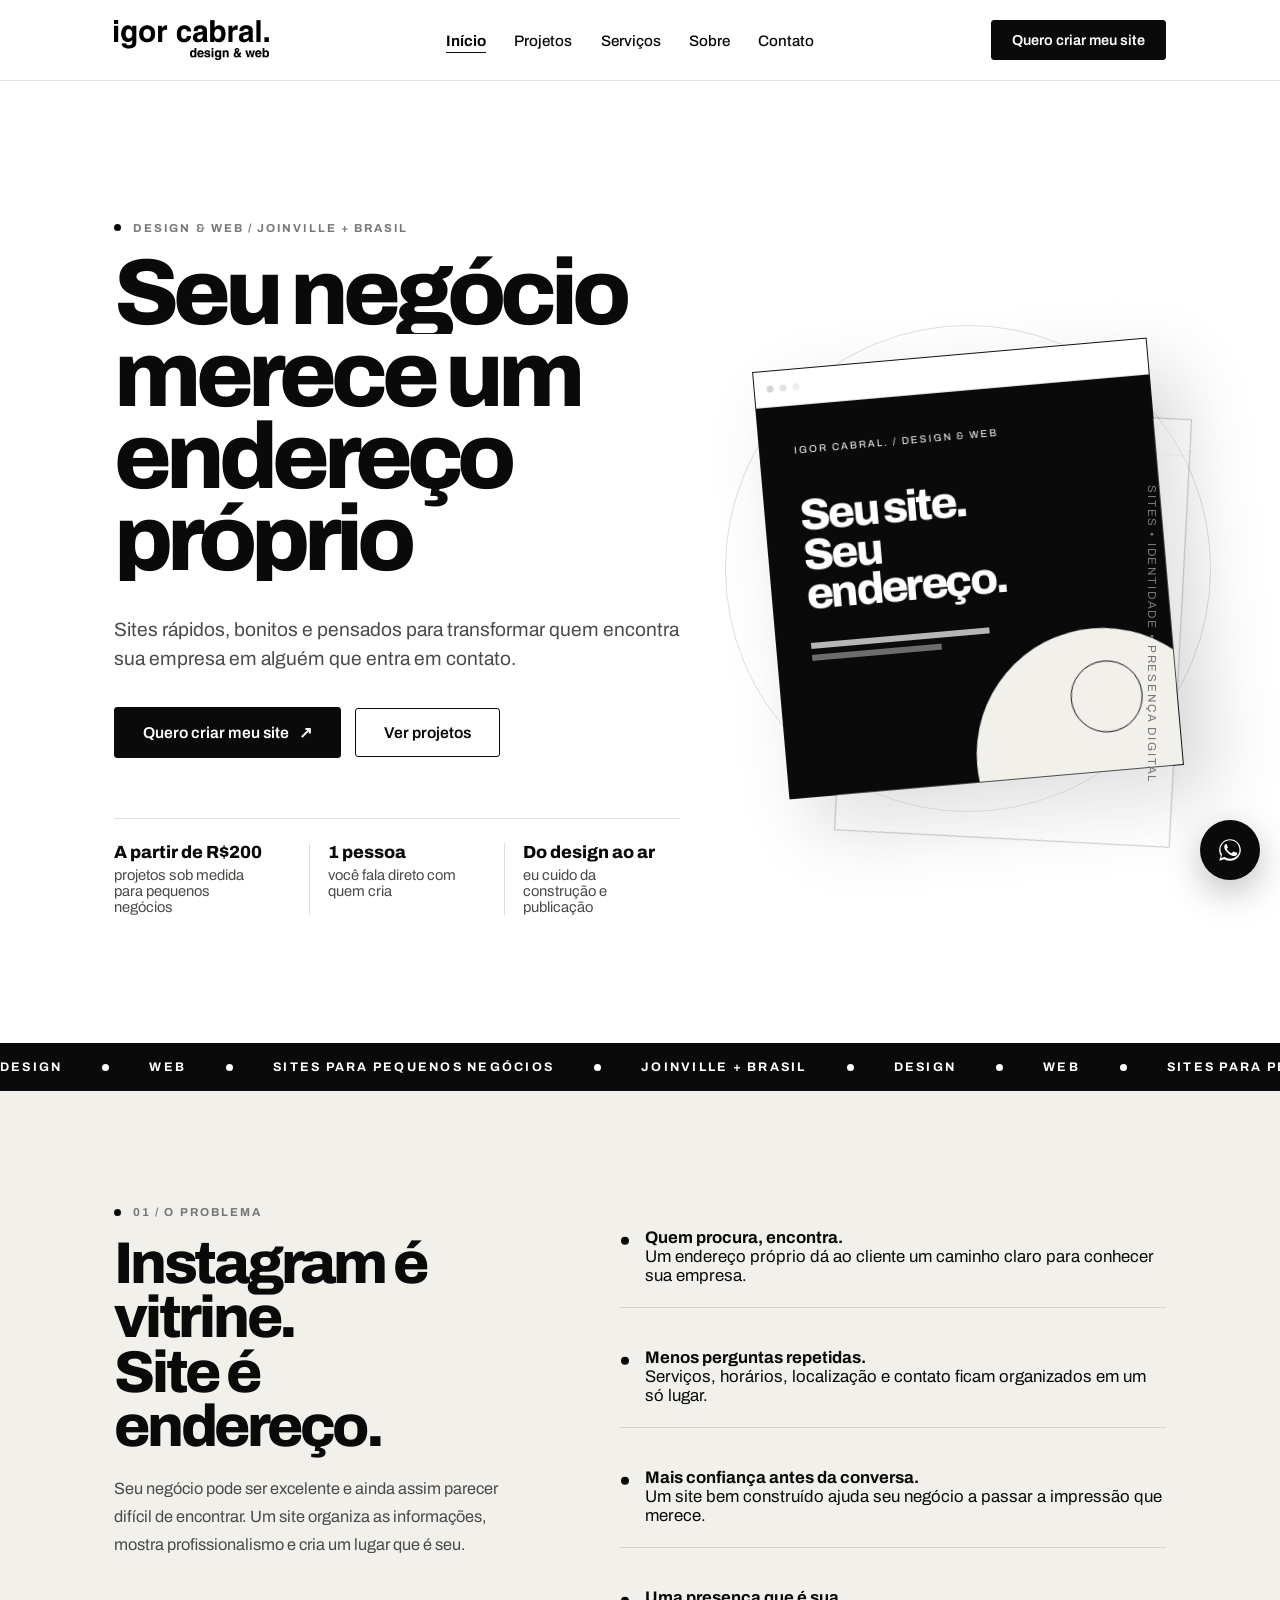
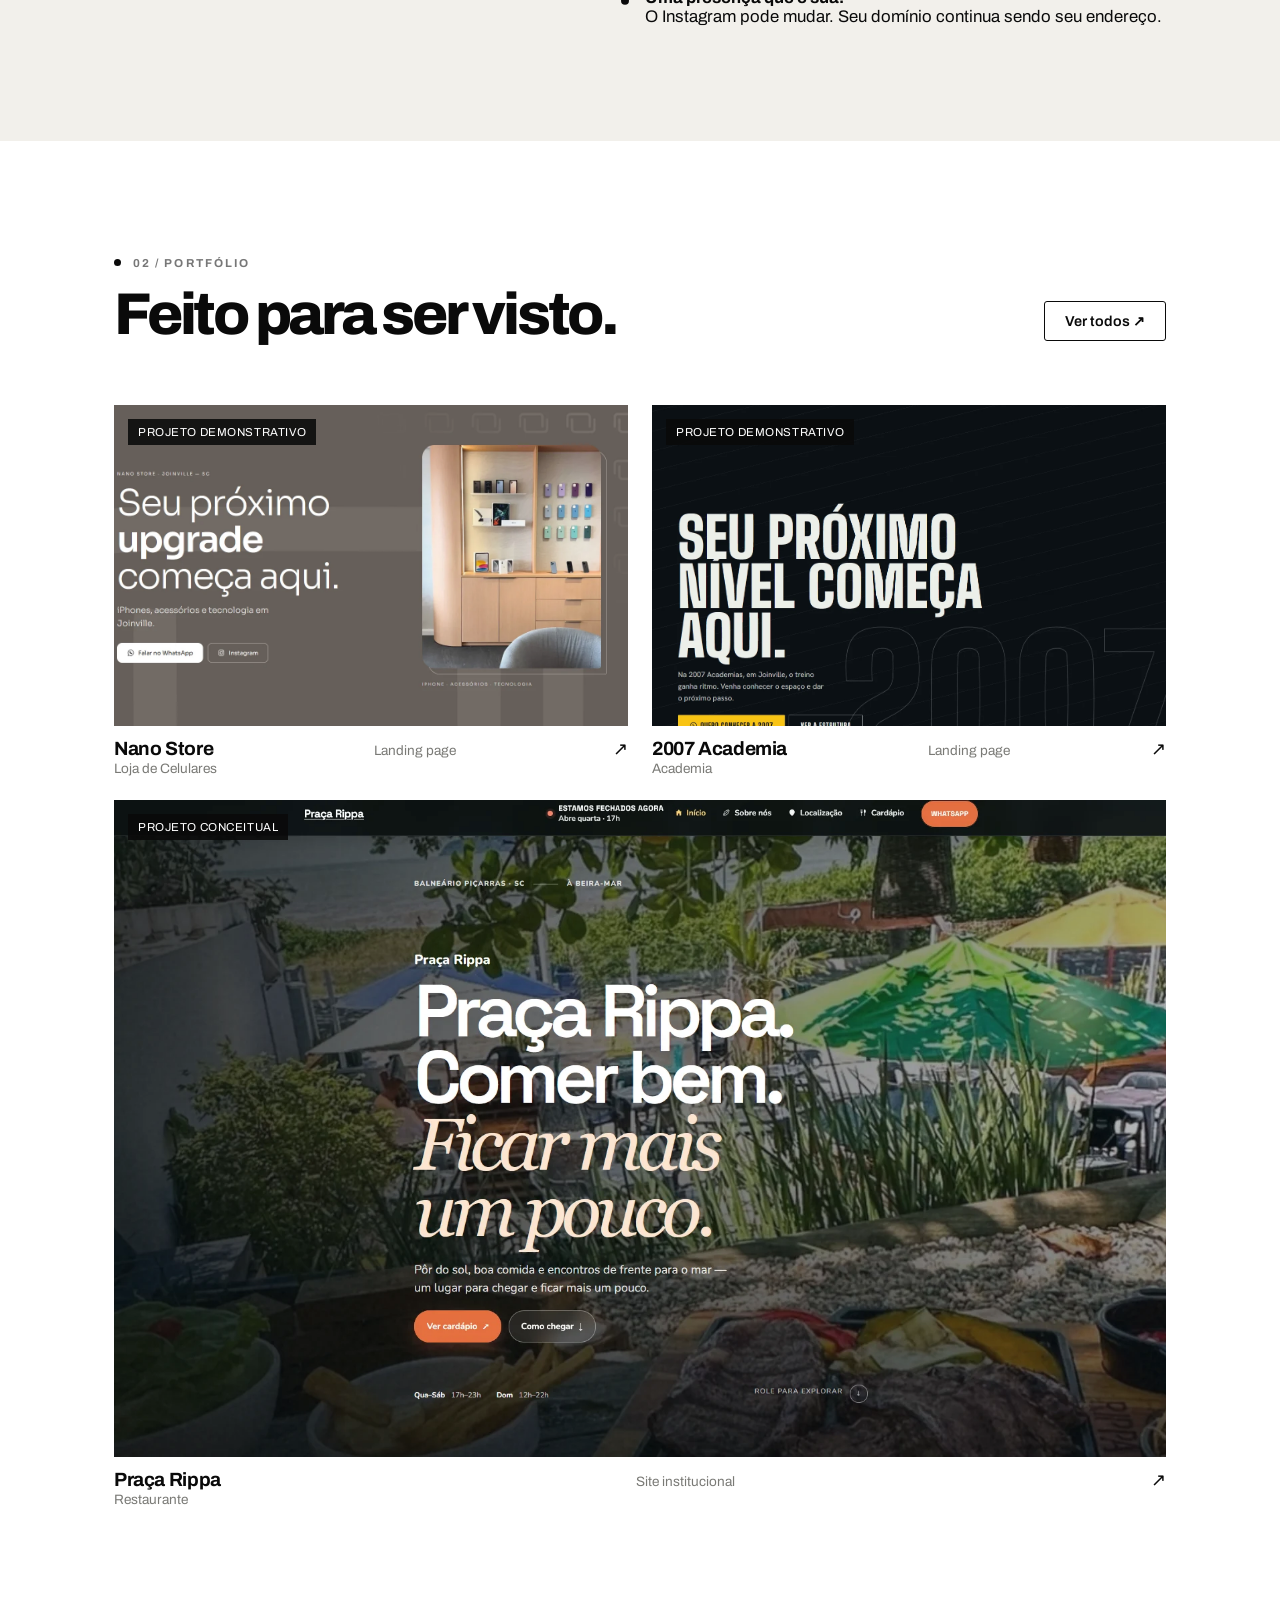
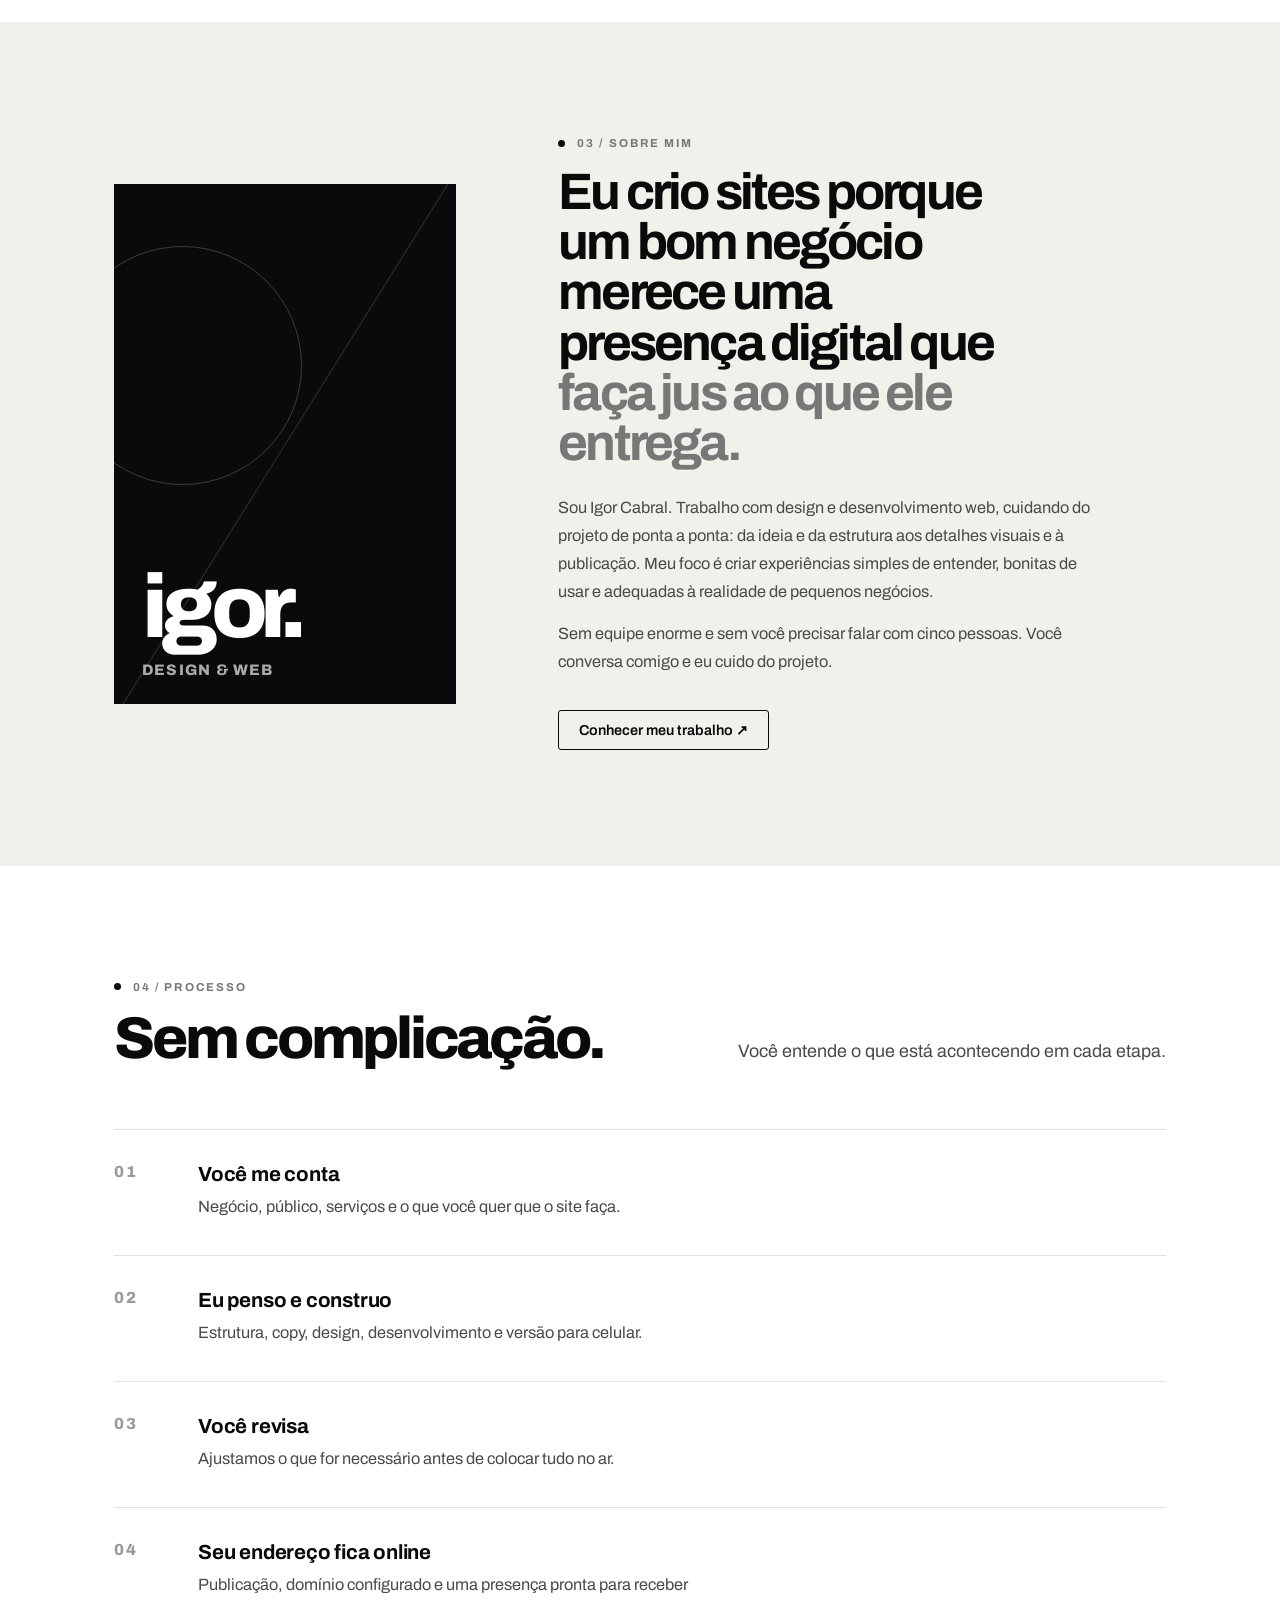
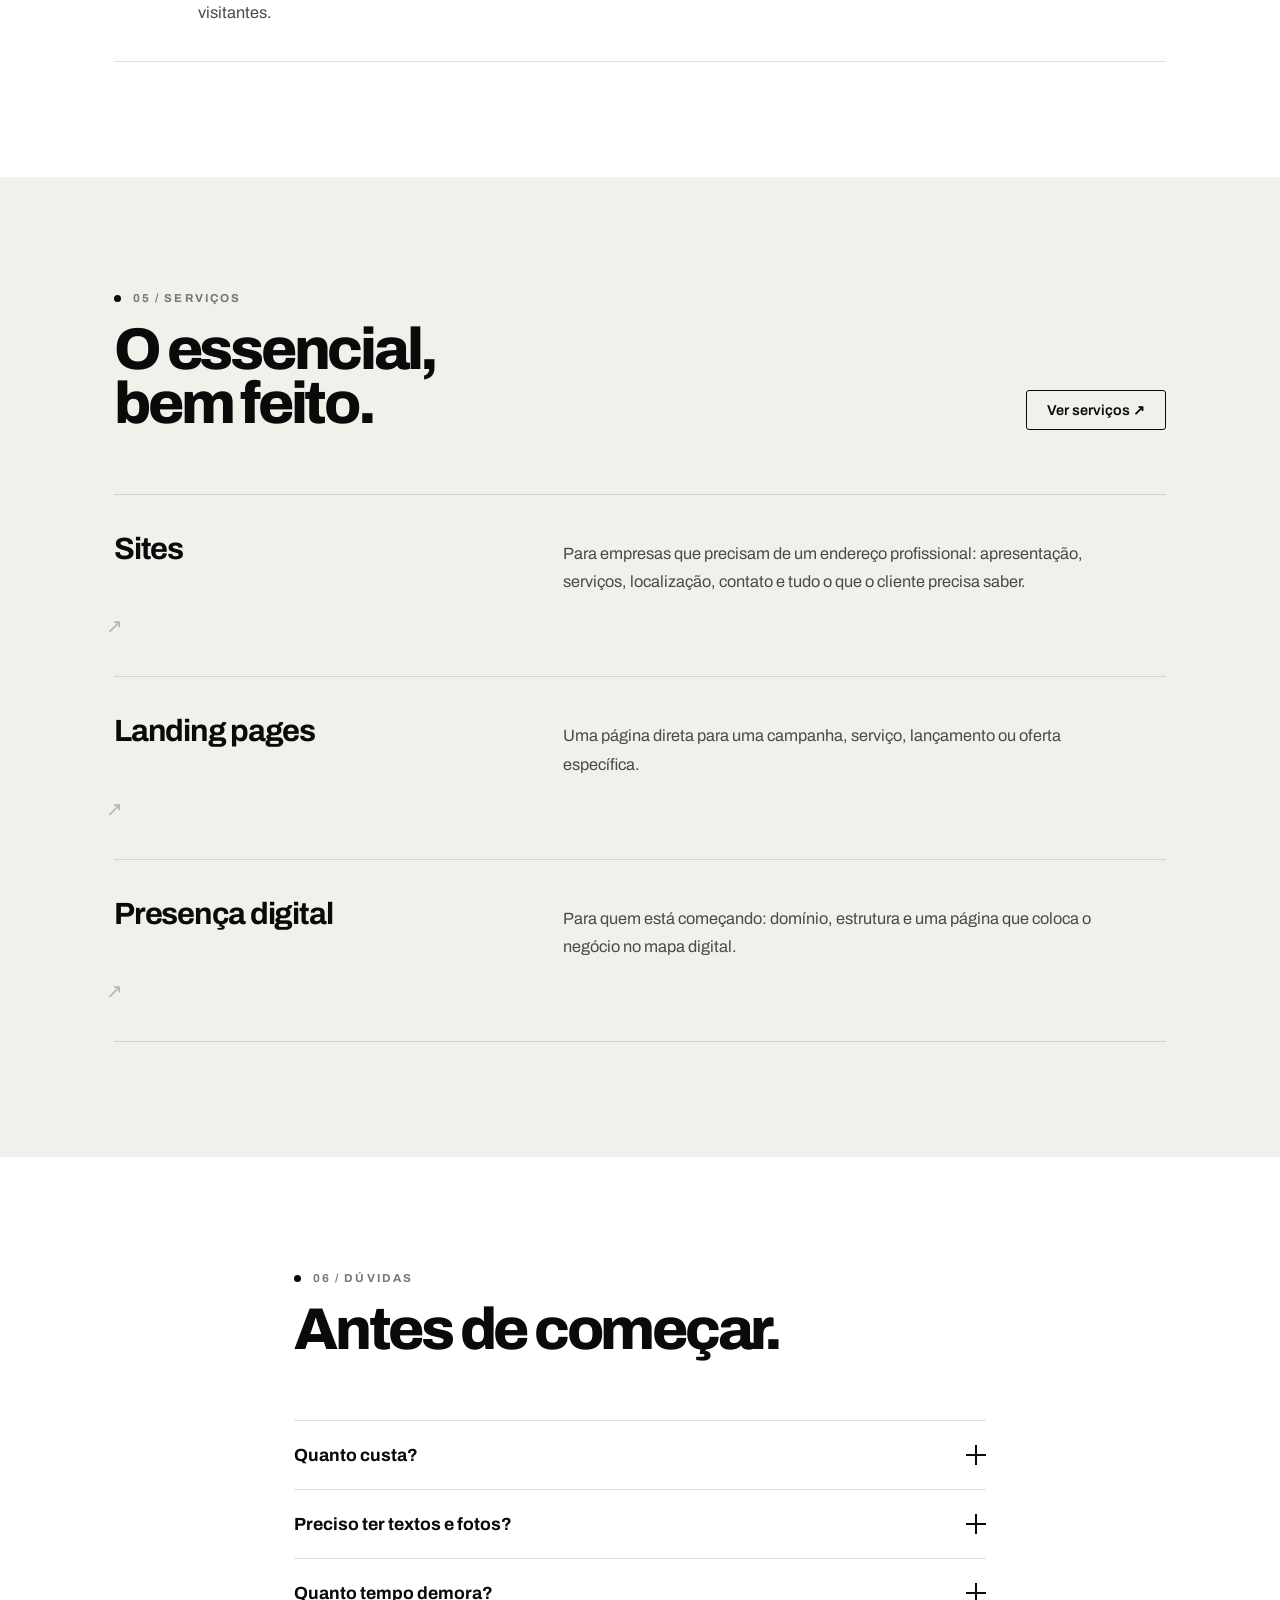
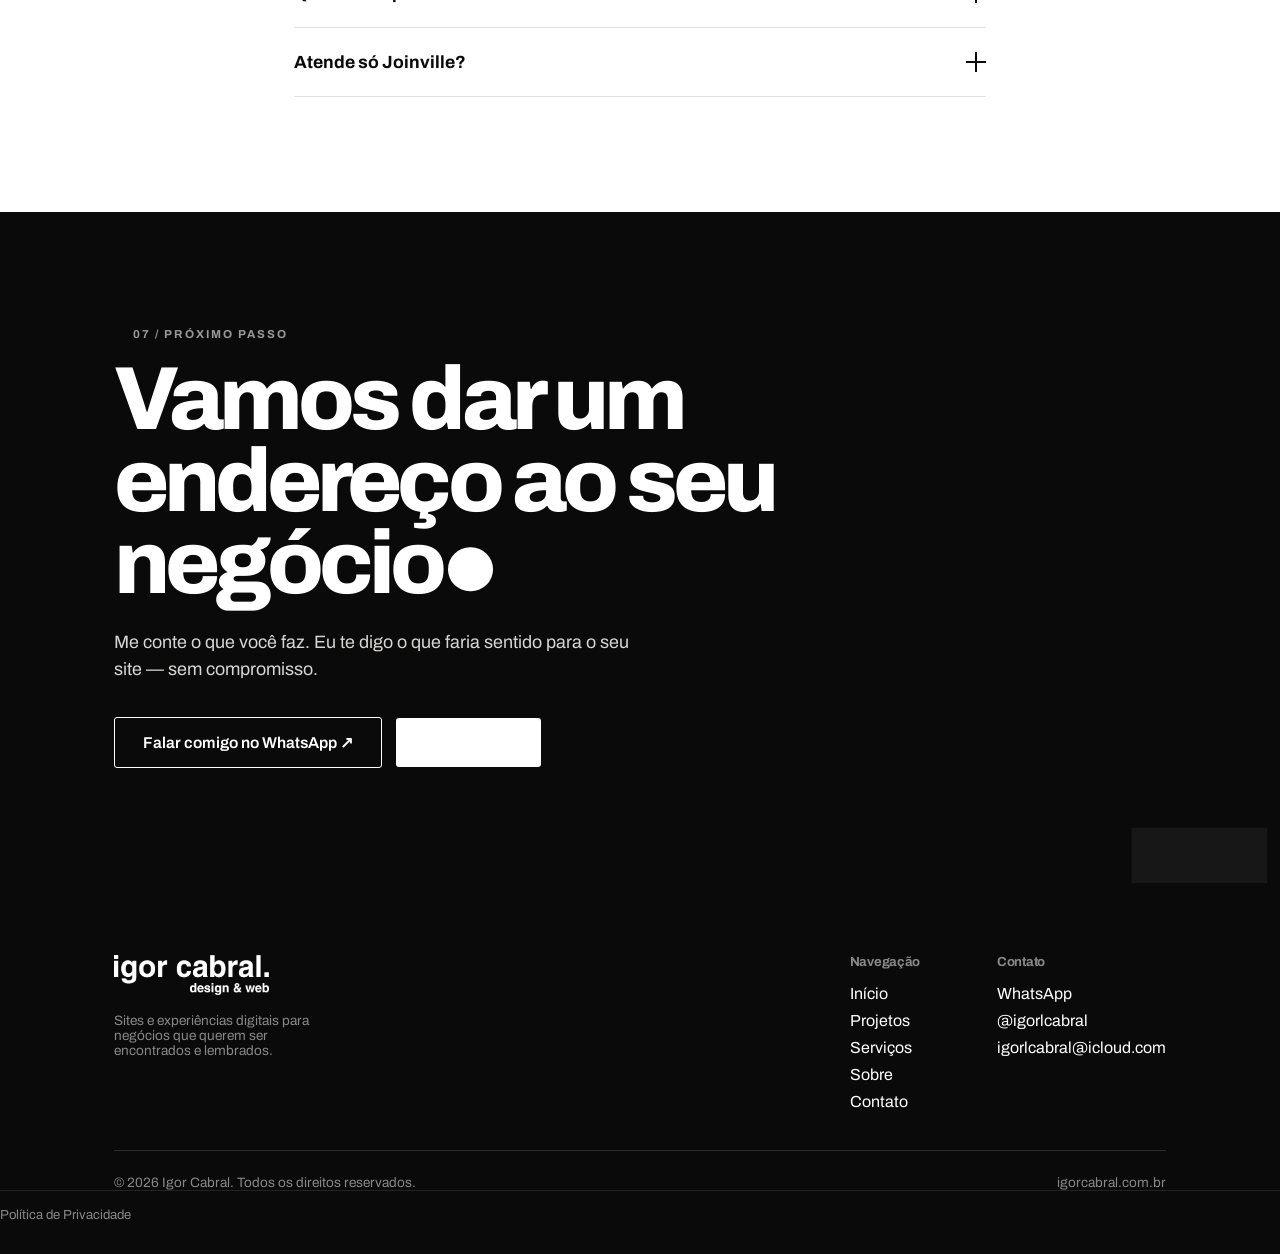
==== index.html @ 270ce200 "Initial commit via Netlify [skip ci]" ====
<!DOCTYPE html>
<html lang="pt-BR">
<head>
<meta charset="UTF-8"><meta name="viewport" content="width=device-width, initial-scale=1.0">
<title>igor cabral. — design & web | Sites para pequenos negócios</title>
<meta name="description" content="Sites profissionais, rápidos e pensados para pequenos negócios. Design & web por Igor Cabral, em Joinville e para todo o Brasil.">
<link rel="canonical" href="https://igorcabral.com.br/">
<meta property="og:type" content="website"><meta property="og:title" content="igor cabral. — design & web"><meta property="og:description" content="Um site profissional para o seu negócio existir na internet de verdade."><meta property="og:image" content="https://igorcabral.com.br/public/images/system/og-image.svg"><meta property="og:url" content="https://igorcabral.com.br/"><meta property="og:locale" content="pt_BR"><meta name="twitter:card" content="summary_large_image">
<meta name="theme-color" content="#0a0a0a"><link rel="manifest" href="site.webmanifest"><link rel="icon" href="public/images/system/favicon.svg"><link rel="stylesheet" href="css/style.css">
<script type="application/ld+json">{"@context":"https://schema.org","@type":"ProfessionalService","name":"igor cabral. design & web","url":"https://igorcabral.com.br","areaServed":"Joinville, Santa Catarina","description":"Criação de sites profissionais para pequenos negócios e empresas locais.","priceRange":"R$200 - R$500"}</script>
</head>
<body>
<header class="site-header"><nav class="nav wrap">
<a href="index.html" class="brand-logo"><img src="public/images/brand/logo-white.png" alt="igor cabral. — design &amp; web"></a>
<ul class="nav-links"><li><a href="index.html" data-path="/" aria-current="page">Início</a></li><li><a href="projetos/index.html">Projetos</a></li><li><a href="servicos.html">Serviços</a></li><li><a href="sobre.html">Sobre</a></li><li><a href="contato.html">Contato</a></li></ul>
<div class="nav-cta"><a href="#" class="btn btn--sm" data-wa-link>Quero criar meu site</a><button class="nav-toggle" aria-label="Abrir menu" aria-expanded="false"><span></span></button></div>
</nav></header>
<main>
<section class="hero"><div class="wrap hero-grid">
<div>
<div class="eyebrow">design &amp; web / Joinville + Brasil</div>
<h1 class="display"><span class="hero-line"><span>Seu negócio</span></span><span class="hero-line"><span>merece um</span></span><span class="hero-line"><span>endereço próprio<span class="hero-dot"></span></span></span></h1>
<div class="hero-foot"><p class="lede">Sites rápidos, bonitos e pensados para transformar quem encontra sua empresa em alguém que entra em contato.</p></div>
<div class="hero-foot"><a href="#" class="btn" data-wa-link>Quero criar meu site <span>↗</span></a><a href="projetos/index.html" class="btn btn--ghost">Ver projetos</a></div>
<ul class="hero-meta"><li><b>A partir de R$<span data-price-min></span></b>projetos sob medida para pequenos negócios</li><li><b>1 pessoa</b>você fala direto com quem cria</li><li><b>Do design ao ar</b>eu cuido da construção e publicação</li></ul>
</div>
<div class="hero-art" aria-hidden="true"><div class="hero-orbit"></div><div class="browser-stack"><div class="browser back"><div class="browser-bar"><i></i><i></i><i></i></div></div><div class="browser"><div class="browser-bar"><i></i><i></i><i></i></div><div class="browser-main"><span class="tiny">IGOR CABRAL. / DESIGN &amp; WEB</span><h3>Seu site.<br>Seu endereço.</h3><div class="mock-lines"><span></span><span></span></div><div class="mock-dot"></div></div></div></div><div class="hero-stamp">sites • identidade • presença digital</div></div>
</div></section>
<div class="marquee" aria-label="design, web, sites para pequenos negócios, Joinville e Brasil"><div class="marquee-track"><div class="marquee-group"><b>design</b><span class="m-dot"></span><b>web</b><span class="m-dot"></span><b>sites para pequenos negócios</b><span class="m-dot"></span><b>joinville + brasil</b><span class="m-dot"></span></div><div class="marquee-group" aria-hidden="true"><b>design</b><span class="m-dot"></span><b>web</b><span class="m-dot"></span><b>sites para pequenos negócios</b><span class="m-dot"></span><b>joinville + brasil</b><span class="m-dot"></span></div></div></div>
<section class="section--paper"><div class="wrap split"><div class="sticky-note"><div class="eyebrow">01 / o problema</div><h2 class="h2">Instagram é vitrine.<br>Site é endereço.</h2><p class="body" style="margin-top:22px">Seu negócio pode ser excelente e ainda assim parecer difícil de encontrar. Um site organiza as informações, mostra profissionalismo e cria um lugar que é seu.</p></div><ul class="dot-list reveal-stagger"><li><span class="dot"></span><span><strong>Quem procura, encontra.</strong><br>Um endereço próprio dá ao cliente um caminho claro para conhecer sua empresa.</span></li><li><span class="dot"></span><span><strong>Menos perguntas repetidas.</strong><br>Serviços, horários, localização e contato ficam organizados em um só lugar.</span></li><li><span class="dot"></span><span><strong>Mais confiança antes da conversa.</strong><br>Um site bem construído ajuda seu negócio a passar a impressão que merece.</span></li><li><span class="dot"></span><span><strong>Uma presença que é sua.</strong><br>O Instagram pode mudar. Seu domínio continua sendo seu endereço.</span></li></ul></div></section>
<section><div class="wrap"><div class="section-head"><div><div class="eyebrow">02 / portfólio</div><h2 class="h2">Feito para ser visto.</h2></div><a href="projetos/index.html" class="btn btn--ghost btn--sm">Ver todos ↗</a></div><div class="project-grid reveal-stagger" id="home-projects"></div></div></section>
<section class="section--paper"><div class="wrap about-teaser"><div class="about-visual reveal"><div class="about-word">igor.<span>design &amp; web</span></div></div><div class="reveal"><div class="eyebrow">03 / sobre mim</div><p class="quote">Eu crio sites porque um bom negócio merece uma presença digital que <em>faça jus ao que ele entrega.</em></p><p class="body" style="margin-top:26px">Sou Igor Cabral. Trabalho com design e desenvolvimento web, cuidando do projeto de ponta a ponta: da ideia e da estrutura aos detalhes visuais e à publicação. Meu foco é criar experiências simples de entender, bonitas de usar e adequadas à realidade de pequenos negócios.</p><p class="body" style="margin-top:14px">Sem equipe enorme e sem você precisar falar com cinco pessoas. Você conversa comigo e eu cuido do projeto.</p><div class="hero-foot"><a href="sobre.html" class="btn btn--ghost btn--sm">Conhecer meu trabalho ↗</a></div></div></div></section>
<section><div class="wrap"><div class="section-head"><div><div class="eyebrow">04 / processo</div><h2 class="h2">Sem complicação.</h2></div><p class="lede mt-0">Você entende o que está acontecendo em cada etapa.</p></div><div class="steps reveal-stagger"><div class="step"><span class="num">01</span><div><h3 class="h3">Você me conta</h3><p class="body">Negócio, público, serviços e o que você quer que o site faça.</p></div></div><div class="step"><span class="num">02</span><div><h3 class="h3">Eu penso e construo</h3><p class="body">Estrutura, copy, design, desenvolvimento e versão para celular.</p></div></div><div class="step"><span class="num">03</span><div><h3 class="h3">Você revisa</h3><p class="body">Ajustamos o que for necessário antes de colocar tudo no ar.</p></div></div><div class="step"><span class="num">04</span><div><h3 class="h3">Seu endereço fica online</h3><p class="body">Publicação, domínio configurado e uma presença pronta para receber visitantes.</p></div></div></div></div></section>
<section class="section--paper"><div class="wrap"><div class="section-head"><div><div class="eyebrow">05 / serviços</div><h2 class="h2">O essencial,<br>bem feito.</h2></div><a href="servicos.html" class="btn btn--ghost btn--sm">Ver serviços ↗</a></div><div class="service-list reveal-stagger"><div class="service"><h3 class="h3">Sites</h3><p class="body">Para empresas que precisam de um endereço profissional: apresentação, serviços, localização, contato e tudo o que o cliente precisa saber.</p></div><div class="service"><h3 class="h3">Landing pages</h3><p class="body">Uma página direta para uma campanha, serviço, lançamento ou oferta específica.</p></div><div class="service"><h3 class="h3">Presença digital</h3><p class="body">Para quem está começando: domínio, estrutura e uma página que coloca o negócio no mapa digital.</p></div></div></div></section>
<section><div class="wrap" style="max-width:820px"><div class="section-head"><div><div class="eyebrow">06 / dúvidas</div><h2 class="h2">Antes de começar.</h2></div></div><div class="reveal-stagger"><div class="faq-item" data-open="false"><button class="faq-q"><span>Quanto custa?</span><span class="plus"></span></button><div class="faq-a"><p>Projetos a partir de <strong>R$<span data-price-min></span></strong>. O valor final depende do tipo de negócio e da complexidade. O domínio custa à parte, em torno de R$<span data-price-domain></span> por ano.</p></div></div><div class="faq-item" data-open="false"><button class="faq-q"><span>Preciso ter textos e fotos?</span><span class="plus"></span></button><div class="faq-a"><p>Não necessariamente. Na conversa inicial eu te ajudo a entender o que precisamos. Você pode enviar seus materiais e, quando necessário, preparo a estrutura para você preencher ou substituir depois.</p></div></div><div class="faq-item" data-open="false"><button class="faq-q"><span>Quanto tempo demora?</span><span class="plus"></span></button><div class="faq-a"><p>Depende do projeto e da velocidade para reunir as informações. O prazo é combinado antes de começar.</p></div></div><div class="faq-item" data-open="false"><button class="faq-q"><span>Atende só Joinville?</span><span class="plus"></span></button><div class="faq-a"><p>Não. O atendimento pode ser feito à distância, para empresas de qualquer lugar do Brasil.</p></div></div></div></div></section>
<section class="cta-final"><div class="wrap"><div class="eyebrow" style="color:#999">07 / próximo passo</div><h2 class="h2" style="max-width:13ch">Vamos dar um endereço ao seu negócio<span class="dot dot--lg"></span></h2><p class="lede" style="margin-top:24px;max-width:52ch">Me conte o que você faz. Eu te digo o que faria sentido para o seu site — sem compromisso.</p><div class="hero-foot"><a href="#" class="btn" data-wa-link>Falar comigo no WhatsApp ↗</a><a href="projetos/index.html" class="btn btn--ghost">Ver projetos</a></div></div></section>
</main>
<footer class="site-footer"><div class="wrap"><div class="footer-top"><div><div class="brand-logo"><img src="public/images/brand/logo-white.png" alt="igor cabral. — design &amp; web"></div><p class="small" style="color:#888;max-width:28ch;margin-top:18px">Sites e experiências digitais para negócios que querem ser encontrados e lembrados.</p></div><div class="footer-cols"><div class="footer-col"><h4>Navegação</h4><ul><li><a href="index.html">Início</a></li><li><a href="projetos/index.html">Projetos</a></li><li><a href="servicos.html">Serviços</a></li><li><a href="sobre.html">Sobre</a></li><li><a href="contato.html">Contato</a></li></ul></div><div class="footer-col"><h4>Contato</h4><ul><li><a href="#" data-wa-link>WhatsApp</a></li><li><a href="#" data-ig-link><span data-ig-handle></span></a></li><li><a href="#" data-email-link><span data-email-text></span></a></li></ul></div></div></div><div class="footer-bottom"><span>© 2026 Igor Cabral. Todos os direitos reservados.</span><span>igorcabral.com.br</span></div></div><div class="footer-legal"><a href="politica-de-privacidade.html">Política de Privacidade</a></div></footer>
<a href="#" class="wa-float" data-wa-link aria-label="Falar no WhatsApp"><svg viewBox="0 0 24 24" fill="currentColor"><path d="M17.472 14.382c-.297-.149-1.758-.867-2.03-.967-.273-.099-.471-.148-.67.15-.197.297-.767.966-.94 1.164-.173.199-.347.223-.644.075-.297-.15-1.255-.463-2.39-1.475-.883-.788-1.48-1.761-1.653-2.059-.173-.297-.018-.458.13-.606.134-.133.298-.347.446-.52.149-.174.198-.298.198-.497.099-.198.05-.371-.025-.52-.075-.149-.669-1.612-.916-2.207-.242-.579-.487-.5-.669-.51-.173-.008-.371.074-.57.372-.272.297-1.04 1.016-1.04 2.479 0 1.462 1.065 2.875 1.213 3.074.149.198 2.096 3.2 5.077 4.487.709.306 1.262.489 1.694.625.712.227 1.36.195 1.871.118.571-.085 1.758-.719 2.006-1.413.248-.694.248-1.289.173-1.413.074-.124-.272-.198-.57-.347z"/><path d="M12.001 2C6.478 2 2 6.478 2 12.001c0 1.994.585 3.849 1.594 5.408L2 22l4.71-1.564A9.947 9.947 0 0 0 12.001 22C17.523 22 22 17.523 22 12.001 22 6.478 17.523 2 12.001 2zm0 18.033c-1.788 0-3.44-.545-4.815-1.478l-.346-.207-3.152 1.048 1.03-3.106-.226-.359a8.014 8.014 0 0 1-1.234-4.93C3.258 6.86 7.116 3 12.001 3c4.885 0 8.743 3.86 8.743 9.001 0 4.958-4.02 8.032-8.743 8.032z"/></svg></a>
<script src="js/config.js"></script><script src="js/projects-data.js"></script><script src="js/projects-render.js"></script><script src="js/analytics.js"></script><script src="js/main.js"></script><script>
const homeGrid=document.getElementById('home-projects'); if(homeGrid){const featured=PROJECTS.filter(p=>p.featured); renderProjectGrid(homeGrid, (featured.length?featured:PROJECTS).slice(0,3));}
</script></body></html>
---- css/style.css ----
/* ============================================================
   igor cabral. design & web — design system
   Preto + branco. Tipografia como identidade. O ponto como motivo.
   ============================================================ */

@import url('https://fonts.googleapis.com/css2?family=Archivo:ital,wght@0,400;0,500;0,600;0,700;0,800;0,900;1,400&display=swap');

:root{
  --black: #0a0a0a;
  --white: #ffffff;
  --paper: #f4f3f0;
  --gray-700: #4a4a47;
  --gray-500: #7a7a76;
  --gray-300: #d8d6d0;
  --line: rgba(10,10,10,0.12);
  --line-strong: rgba(10,10,10,0.85);

  --font: 'Archivo', 'Helvetica Neue', Arial, sans-serif;

  --container: 1180px;
  --gutter: clamp(20px, 5vw, 64px);

  --radius: 3px;

  --ease: cubic-bezier(.22,.61,.36,1);
  --dur-s: .25s;
  --dur-m: .5s;
  --dur-l: .9s;
}

*, *::before, *::after{ box-sizing: border-box; }
html{ scroll-behavior: smooth; }
@media (prefers-reduced-motion: reduce){
  html{ scroll-behavior: auto; }
}

body{
  margin: 0;
  font-family: var(--font);
  background: var(--white);
  color: var(--black);
  -webkit-font-smoothing: antialiased;
  text-rendering: optimizeLegibility;
  overflow-x: hidden;
}

[hidden]{ display: none !important; }
img{ max-width: 100%; display: block; }
a{ color: inherit; text-decoration: none; }
ul{ margin: 0; padding: 0; list-style: none; }
button{ font-family: inherit; }

::selection{ background: var(--black); color: var(--white); }

.wrap{
  max-width: var(--container);
  margin: 0 auto;
  padding-left: var(--gutter);
  padding-right: var(--gutter);
}

/* ---------- Focus states ---------- */
a:focus-visible, button:focus-visible, input:focus-visible, textarea:focus-visible{
  outline: 2px solid var(--black);
  outline-offset: 3px;
}

/* ---------- Type scale ---------- */
h1, h2, h3, h4{
  margin: 0;
  font-weight: 800;
  letter-spacing: -0.02em;
  line-height: 1.02;
}
.display{
  font-size: clamp(2.6rem, 5.4vw + 0.6rem, 5.4rem);
  font-weight: 800;
  line-height: 0.98;
  letter-spacing: -0.025em;
}
.h2{ font-size: clamp(1.9rem, 3.2vw, 2.75rem); font-weight: 800; }
.h3{ font-size: clamp(1.25rem, 1.6vw, 1.5rem); font-weight: 700; letter-spacing: -0.01em; }
p{ margin: 0; }
.lede{ font-size: clamp(1.05rem, 1.4vw, 1.3rem); line-height: 1.55; color: var(--gray-700); font-weight: 400; max-width: 46ch; }
.body{ font-size: 1rem; line-height: 1.7; color: var(--gray-700); max-width: 60ch; }
.small{ font-size: 0.85rem; color: var(--gray-500); }

/* the mark: a solid dot referencing "cabral." in the wordmark */
.dot{
  display: inline-block;
  width: 0.16em;
  height: 0.16em;
  border-radius: 50%;
  background: currentColor;
  margin-left: 0.06em;
  vertical-align: baseline;
  transform: translateY(-0.02em);
}
.dot--lg{ width: 0.5em; height: 0.5em; }

/* ---------- Buttons ---------- */
.btn{
  display: inline-flex;
  align-items: center;
  gap: 10px;
  padding: 15px 28px;
  border: 1px solid var(--black);
  border-radius: var(--radius);
  font-weight: 600;
  font-size: 0.98rem;
  background: var(--black);
  color: var(--white);
  transition: background var(--dur-s) var(--ease), color var(--dur-s) var(--ease), border-color var(--dur-s) var(--ease);
  cursor: pointer;
  white-space: nowrap;
}
.btn:hover{ background: var(--white); color: var(--black); }
.btn--ghost{ background: transparent; color: var(--black); }
.btn--ghost:hover{ background: var(--black); color: var(--white); }
.btn--sm{ padding: 11px 20px; font-size: 0.9rem; }

/* ---------- Nav ---------- */
.site-header{
  position: sticky;
  top: 0;
  z-index: 100;
  background: rgba(255,255,255,0.88);
  backdrop-filter: saturate(140%) blur(10px);
  border-bottom: 1px solid var(--line);
}
.nav{
  display: flex;
  align-items: center;
  justify-content: space-between;
  padding-top: 20px;
  padding-bottom: 20px;
}
.wordmark{
  font-weight: 800;
  font-size: 1.05rem;
  letter-spacing: -0.01em;
  line-height: 1;
}
.wordmark span{ display:block; font-weight: 500; font-size: 0.62em; color: var(--gray-500); margin-top: 2px; }

.nav-links{
  display: flex;
  align-items: center;
  gap: clamp(18px, 2.2vw, 36px);
}
.nav-links a{
  font-weight: 500;
  font-size: 0.95rem;
  position: relative;
  padding: 4px 0;
}
.nav-links a::after{
  content: '';
  position: absolute;
  left: 0; right: 100%;
  bottom: 0;
  height: 1px;
  background: var(--black);
  transition: right var(--dur-s) var(--ease);
}
.nav-links a:hover::after,
.nav-links a[aria-current="page"]::after{ right: 0; }
.nav-links a[aria-current="page"]{ font-weight: 700; }

.nav-cta{ display: flex; align-items: center; gap: 18px; }

.nav-toggle{
  display: none;
  width: 32px; height: 24px;
  background: none; border: none; padding: 0;
  position: relative;
  cursor: pointer;
}
.nav-toggle span, .nav-toggle span::before, .nav-toggle span::after{
  content: '';
  position: absolute;
  left: 0; right: 0;
  height: 2px;
  background: var(--black);
  transition: transform var(--dur-s) var(--ease), opacity var(--dur-s) var(--ease);
}
.nav-toggle span{ top: 11px; }
.nav-toggle span::before{ top: -8px; }
.nav-toggle span::after{ top: 8px; }
.nav-toggle[aria-expanded="true"] span{ background: transparent; }
.nav-toggle[aria-expanded="true"] span::before{ transform: translateY(8px) rotate(45deg); }
.nav-toggle[aria-expanded="true"] span::after{ transform: translateY(-8px) rotate(-45deg); }

@media (max-width: 860px){
  .nav-toggle{ display: block; }
  .nav-links{
    position: fixed;
    inset: 73px 0 0 0;
    background: var(--white);
    flex-direction: column;
    align-items: flex-start;
    padding: 32px var(--gutter);
    gap: 26px;
    transform: translateX(100%);
    transition: transform var(--dur-m) var(--ease);
  }
  .nav-links.is-open{ transform: translateX(0); }
  .nav-links a{ font-size: 1.5rem; font-weight: 700; }
  .nav-cta .btn--sm{ display: none; }
}

/* ---------- Sections ---------- */
section{ padding: clamp(56px, 9vw, 120px) 0; }
.section--paper{ background: var(--paper); }
.section-head{
  display: flex;
  align-items: flex-end;
  justify-content: space-between;
  gap: 32px;
  margin-bottom: clamp(32px, 5vw, 64px);
  flex-wrap: wrap;
}
.hr{ border: none; border-top: 1px solid var(--line); margin: 0; }

/* ---------- Hero ---------- */
.hero{
  padding-top: clamp(56px, 10vw, 110px);
  padding-bottom: clamp(56px, 8vw, 96px);
}
.hero-grid{
  display: grid;
  grid-template-columns: 1fr;
  gap: 40px;
}
.hero h1{
  max-width: 15ch;
}
.hero-line{ display:block; overflow: hidden; }
.hero-line > span{
  display: block;
  transform: translateY(110%);
  opacity: 0;
}
.js .hero-line > span{ animation: line-up var(--dur-l) var(--ease) forwards; }
.hero-line:nth-child(1) > span{ animation-delay: .05s; }
.hero-line:nth-child(2) > span{ animation-delay: .18s; }
.hero-line:nth-child(3) > span{ animation-delay: .31s; }
@keyframes line-up{ to{ transform: translateY(0); opacity: 1; } }

.hero-dot{
  width: 14px; height: 14px; border-radius: 50%; background: var(--black);
  opacity: 0; transform: scale(0);
}
.js .hero-dot{ animation: dot-pop .5s var(--ease) forwards; animation-delay: .78s; }
@keyframes dot-pop{ to{ opacity: 1; transform: scale(1); } }

@media (prefers-reduced-motion: reduce){
  .hero-line > span{ transform: none; opacity: 1; animation: none; }
  .hero-dot{ opacity: 1; transform: scale(1); animation: none; }
}

.hero-foot{
  display: flex;
  align-items: center;
  gap: 28px;
  margin-top: 44px;
  flex-wrap: wrap;
}
.hero-foot .lede{ margin: 0; }

.hero-meta{
  display: flex;
  gap: clamp(28px, 4vw, 64px);
  margin-top: clamp(48px, 7vw, 88px);
  padding-top: 28px;
  border-top: 1px solid var(--line);
  flex-wrap: wrap;
}
.hero-meta li{ font-size: 0.92rem; color: var(--gray-700); }
.hero-meta li b{ display:block; font-size: 1.6rem; font-weight: 800; color: var(--black); }

/* ---------- Reveal on scroll (single subtle utility, not per-card) ---------- */
.reveal{ opacity: 0; transform: translateY(18px); transition: opacity .7s var(--ease), transform .7s var(--ease); }
.reveal.is-visible{ opacity: 1; transform: translateY(0); }
@media (prefers-reduced-motion: reduce){
  .reveal{ opacity: 1; transform: none; transition: none; }
}

/* ---------- Problema / lista com pontos ---------- */
.dot-list{ display: flex; flex-direction: column; gap: 18px; }
.dot-list li{
  display: flex;
  gap: 16px;
  align-items: flex-start;
  font-size: 1.05rem;
  color: var(--black);
  padding-bottom: 18px;
  border-bottom: 1px solid var(--line);
}
.dot-list li:last-child{ border-bottom: none; padding-bottom: 0; }
.dot-list .dot{ margin-top: 0.55em; width: 7px; height: 7px; flex: none; }

.split{
  display: grid;
  grid-template-columns: 1fr;
  gap: clamp(32px, 6vw, 80px);
}
@media (min-width: 900px){
  .split{ grid-template-columns: 0.85fr 1.15fr; align-items: start; }
  .split--rev{ grid-template-columns: 1.15fr 0.85fr; }
}

/* ---------- Benefícios grid ---------- */
.benefits{
  display: grid;
  grid-template-columns: repeat(auto-fit, minmax(240px, 1fr));
  gap: 1px;
  background: var(--line);
  border: 1px solid var(--line);
}
.benefit{
  background: var(--white);
  padding: clamp(28px, 3vw, 40px) clamp(24px, 3vw, 32px);
}
.benefit .num{ font-size: 0.85rem; color: var(--gray-500); font-weight: 600; }
.benefit h3{ margin-top: 14px; margin-bottom: 10px; }

/* ---------- Como funciona (sequência real -> numeração ok) ---------- */
.steps{ display: flex; flex-direction: column; }
.step{
  display: grid;
  grid-template-columns: 64px 1fr;
  gap: 20px;
  padding: 30px 0;
  border-top: 1px solid var(--line);
}
.step:last-child{ border-bottom: 1px solid var(--line); }
.step .num{ font-size: 1.6rem; font-weight: 800; color: var(--gray-300); line-height: 1; }
.step h3{ margin-bottom: 8px; }

/* ---------- Projetos grid ---------- */
.project-grid{
  display: grid;
  grid-template-columns: repeat(auto-fit, minmax(300px, 1fr));
  gap: clamp(28px, 3vw, 44px);
}
.project-card{ display: block; }
.project-card .frame{
  position: relative;
  aspect-ratio: 4/3;
  background: var(--paper);
  border: 1px solid var(--line);
  overflow: hidden;
}
.project-card .frame img{ width: 100%; height: 100%; object-fit: cover; transition: transform var(--dur-m) var(--ease); }
.project-card:hover .frame img{ transform: scale(1.045); }
.placeholder-cover{
  width: 100%; height: 100%;
  display: flex; align-items: center; justify-content: center;
  flex-direction: column;
  gap: 8px;
  color: var(--gray-500);
}
.placeholder-cover svg{ width: 30%; opacity: .5; }
.project-card .meta{
  display: flex;
  justify-content: space-between;
  align-items: baseline;
  margin-top: 16px;
  gap: 12px;
}
.project-card .meta h3{ font-weight: 700; font-size: 1.15rem; }
.project-card .meta span{ font-size: 0.85rem; color: var(--gray-500); white-space: nowrap; }

/* ---------- Serviços ---------- */
.service-list{ display: flex; flex-direction: column; }
.service{
  display: grid;
  grid-template-columns: 1fr;
  gap: 18px;
  padding: clamp(28px, 4vw, 44px) 0;
  border-top: 1px solid var(--line);
}
.service:last-child{ border-bottom: 1px solid var(--line); }
@media (min-width: 760px){
  .service{ grid-template-columns: 1fr 1.4fr; align-items: baseline; }
}

/* ---------- FAQ ---------- */
.faq-item{ border-top: 1px solid var(--line); }
.faq-item:last-child{ border-bottom: 1px solid var(--line); }
.faq-q{
  width: 100%;
  display: flex;
  align-items: center;
  justify-content: space-between;
  gap: 20px;
  background: none;
  border: none;
  text-align: left;
  padding: 24px 0;
  font-size: 1.1rem;
  font-weight: 700;
  cursor: pointer;
  color: var(--black);
}
.faq-q .plus{
  flex: none;
  width: 20px; height: 20px;
  position: relative;
}
.faq-q .plus::before, .faq-q .plus::after{
  content: '';
  position: absolute;
  background: var(--black);
  transition: transform var(--dur-s) var(--ease);
}
.faq-q .plus::before{ left: 0; top: 9px; width: 20px; height: 2px; }
.faq-q .plus::after{ left: 9px; top: 0; width: 2px; height: 20px; }
.faq-item[data-open="true"] .plus::after{ transform: rotate(90deg); }
.faq-a{
  max-height: 0;
  overflow: hidden;
  transition: max-height var(--dur-m) var(--ease);
}
.faq-a p{ padding-bottom: 26px; }

/* ---------- CTA final ---------- */
.cta-final{
  background: var(--black);
  color: var(--white);
}
.cta-final .lede{ color: var(--gray-300); }
.cta-final .btn{ background: var(--white); color: var(--black); border-color: var(--white); }
.cta-final .btn:hover{ background: transparent; color: var(--white); }
.cta-final .btn--ghost{ color: var(--white); border-color: rgba(255,255,255,.4); }
.cta-final .btn--ghost:hover{ background: var(--white); color: var(--black); }

/* ---------- Footer ---------- */
.site-footer{ padding: clamp(48px, 6vw, 72px) 0 32px; border-top: 1px solid var(--line); }
.footer-top{
  display: flex;
  justify-content: space-between;
  gap: 40px;
  flex-wrap: wrap;
  padding-bottom: 40px;
}
.footer-cols{ display: flex; gap: clamp(40px, 6vw, 88px); flex-wrap: wrap; }
.footer-col h4{ font-size: 0.82rem; font-weight: 700; margin-bottom: 16px; color: var(--gray-500); }
.footer-col ul{ display: flex; flex-direction: column; gap: 10px; }
.footer-col a:hover{ text-decoration: underline; }
.footer-bottom{
  display: flex;
  justify-content: space-between;
  gap: 16px;
  flex-wrap: wrap;
  padding-top: 24px;
  border-top: 1px solid var(--line);
  color: var(--gray-500);
  font-size: 0.85rem;
}

/* ---------- WhatsApp floating button ---------- */
.wa-float{
  position: fixed;
  right: 20px;
  bottom: 20px;
  z-index: 90;
  width: 56px; height: 56px;
  border-radius: 50%;
  background: var(--black);
  color: var(--white);
  display: flex;
  align-items: center;
  justify-content: center;
  box-shadow: 0 6px 20px rgba(0,0,0,.25);
  transition: transform var(--dur-s) var(--ease);
}
.wa-float:hover{ transform: scale(1.06); }
.wa-float svg{ width: 26px; height: 26px; }

/* ---------- Page hero (páginas internas) ---------- */
.page-hero{ padding-top: clamp(48px, 8vw, 84px); padding-bottom: clamp(36px, 5vw, 56px); }
.page-hero .eyebrow-line{ display:flex; align-items:center; gap:10px; margin-bottom: 18px; color: var(--gray-500); font-size: .9rem; font-weight: 600; }
.breadcrumb a:hover{ text-decoration: underline; }

/* ---------- Contato ---------- */
.contact-card{
  border: 1px solid var(--line);
  padding: clamp(32px, 5vw, 56px);
  display: flex;
  flex-direction: column;
  gap: 28px;
  align-items: flex-start;
}
.contact-links{ display:flex; flex-direction: column; gap: 14px; }
.contact-links a{ font-size: 1.05rem; font-weight: 600; }
.contact-links a:hover{ text-decoration: underline; }

/* ---------- Form (opcional simples) ---------- */
.field{ display:flex; flex-direction:column; gap:8px; margin-bottom: 20px; }
.field label{ font-size: 0.85rem; font-weight: 600; }
.field input, .field textarea{
  border: 1px solid var(--line-strong);
  border-radius: var(--radius);
  padding: 13px 14px;
  font-family: inherit;
  font-size: 1rem;
  background: var(--white);
}
.field textarea{ min-height: 120px; resize: vertical; }

/* ---------- Utility ---------- */
.mt-0{ margin-top:0; }
.center-note{ text-align:center; color: var(--gray-500); font-size: .9rem; padding: 40px 0; }

/* ============================================================
   v2 — direção de arte / motion / editorial portfolio
   ============================================================ */
:root{
  --ink:#0a0a0a; --paper:#f2f0eb; --muted:#666661; --hair:rgba(10,10,10,.13);
  --ease-out:cubic-bezier(.16,1,.3,1);
}
body{background:#fff}
body::before{content:"";position:fixed;inset:0 0 auto 0;height:3px;background:#0a0a0a;transform:scaleX(var(--scroll,0));transform-origin:left;z-index:9999;pointer-events:none}
.site-header{background:rgba(255,255,255,.78);backdrop-filter:blur(18px) saturate(130%);}
.wordmark{font-size:1.08rem;letter-spacing:-.04em}
.wordmark span{letter-spacing:-.01em}
.nav{min-height:76px}
.btn{position:relative;overflow:hidden;isolation:isolate;transition:transform .35s var(--ease-out),background .35s var(--ease-out),color .35s var(--ease-out),border-color .35s var(--ease-out);}
.btn::before{content:"";position:absolute;inset:0;background:#fff;transform:scaleY(0);transform-origin:bottom;transition:transform .38s var(--ease-out);z-index:-1}
.btn:hover{transform:translateY(-2px)}
.btn:hover::before{transform:scaleY(1)}
.btn:not(.btn--ghost){color:#fff;background:#0a0a0a}
.btn:not(.btn--ghost):hover{color:#0a0a0a;background:#fff}
.btn--ghost{background:transparent;color:#0a0a0a}
.btn--ghost::before{background:#0a0a0a}
.btn--ghost:hover{color:#fff;background:#0a0a0a}
.hero{padding-top:clamp(72px,11vw,150px);padding-bottom:clamp(70px,10vw,130px);position:relative;min-height:calc(100vh - 76px);display:flex;align-items:center;overflow:hidden}
.hero-grid{grid-template-columns:minmax(0,1.03fr) minmax(300px,.72fr);align-items:center;gap:clamp(40px,7vw,100px)}
.hero h1{max-width:12ch;font-size:clamp(3.3rem,7.3vw,7.7rem);letter-spacing:-.065em;line-height:.88}
.hero .lede{font-size:clamp(1.05rem,1.5vw,1.32rem);max-width:54ch}
.hero-foot{margin-top:34px;gap:14px}
.hero-meta{margin-top:60px;padding-top:24px;gap:18px;display:grid;grid-template-columns:repeat(3,1fr)}
.hero-meta li{padding-right:20px}.hero-meta li b{font-size:1.1rem;margin-bottom:5px}.hero-meta li+li{border-left:1px solid var(--hair);padding-left:18px}
.hero-art{position:relative;min-height:500px;display:grid;place-items:center;perspective:1200px}
.hero-orbit{position:absolute;width:min(38vw,500px);aspect-ratio:1;border:1px solid rgba(10,10,10,.13);border-radius:50%;animation:spin 24s linear infinite}
.hero-orbit::before,.hero-orbit::after{content:"";position:absolute;width:9px;height:9px;border-radius:50%;background:#0a0a0a}
.hero-orbit::before{left:15%;top:12%}.hero-orbit::after{right:9%;bottom:25%}
.browser-stack{position:relative;width:min(100%,520px);transform:rotate(-5deg);transition:transform .8s var(--ease-out)}
.hero:hover .browser-stack{transform:rotate(-2deg) translateY(-8px)}
.browser{background:#fff;border:1px solid #111;box-shadow:26px 32px 70px rgba(0,0,0,.16);overflow:hidden}
.browser.back{position:absolute;inset:60px -10px -60px 70px;transform:rotate(8deg);opacity:.24;box-shadow:none}
.browser-bar{height:36px;border-bottom:1px solid #ddd;display:flex;align-items:center;gap:6px;padding:0 12px}.browser-bar i{width:7px;height:7px;border-radius:50%;background:#111;opacity:.18}.browser-bar i:nth-child(2){opacity:.12}.browser-bar i:nth-child(3){opacity:.07}
.browser-main{padding:34px 34px 38px;min-height:300px;background:#0a0a0a;position:relative;isolation:isolate}
.browser-main::after{content:"";position:absolute;right:-12%;bottom:-28%;width:64%;aspect-ratio:1;border-radius:50%;background:#f2f0eb;z-index:-1}
.browser-main .tiny{color:#fff;font-size:10px;letter-spacing:.2em}.browser-main h3{color:#fff;font-size:clamp(32px,3.7vw,44px);line-height:.9;letter-spacing:-.06em;margin:40px 0 28px;max-width:8ch}.browser-main .mock-lines{display:flex;gap:6px;flex-direction:column}.browser-main .mock-lines span{display:block;height:6px;background:#fff;width:55%;opacity:.7}.browser-main .mock-lines span:nth-child(2){width:40%;opacity:.4}.browser-main .mock-dot{width:72px;height:72px;border:1px solid #111;border-radius:50%;margin:25px 0 0 auto;background:#f2f0eb}
.hero-stamp{position:absolute;bottom:7%;right:2%;font-size:.72rem;letter-spacing:.16em;text-transform:uppercase;writing-mode:vertical-rl;color:#777}
.marquee{border-top:1px solid var(--hair);border-bottom:1px solid var(--hair);overflow:hidden;white-space:nowrap;background:#0a0a0a;color:#fff;display:block}
.marquee-track{display:flex;width:max-content;min-width:100%;justify-content:flex-start;align-items:center;gap:40px;padding:16px 0;animation:marquee 28s linear infinite;font-size:.78rem;letter-spacing:.18em;text-transform:uppercase;will-change:transform}.marquee-group{display:flex;align-items:center;gap:40px;flex:0 0 auto}.marquee-track b{font-weight:700}.marquee-track .m-dot{flex:0 0 7px;width:7px;height:7px;border-radius:50%;background:#fff;align-self:center}
@keyframes marquee{from{transform:translate3d(0,0,0)}to{transform:translate3d(-50%,0,0)}}@keyframes spin{to{transform:rotate(360deg)}}
.section--paper{background:var(--paper)}
section{position:relative}
.eyebrow{display:flex;align-items:center;gap:12px;text-transform:uppercase;font-size:.72rem;letter-spacing:.18em;color:#777;font-weight:700;margin-bottom:18px}.eyebrow::before{content:"";width:7px;height:7px;background:#0a0a0a;border-radius:50%}
.h2{font-size:clamp(2.2rem,4.6vw,4.5rem);letter-spacing:-.055em;line-height:.92}.body{font-size:1.02rem;line-height:1.72}.lede{line-height:1.52}
.section-head{align-items:end}
.split{gap:clamp(40px,8vw,120px)}
.split .sticky-note{position:sticky;top:120px}
.dot-list li{padding:22px 0;transition:padding-left .4s var(--ease-out)}.dot-list li:hover{padding-left:10px}.dot-list .dot{width:8px;height:8px}
.benefits{background:var(--hair)}.benefit{min-height:260px;display:flex;flex-direction:column;justify-content:space-between;transition:transform .5s var(--ease-out),background .5s var(--ease-out)}.benefit:hover{transform:translateY(-5px);background:#fff}.benefit .num{font-size:2.5rem;letter-spacing:-.05em;color:#c6c3bb}
.project-grid{grid-template-columns:repeat(12,1fr);gap:24px}.project-card{grid-column:span 6}.project-card:nth-child(3n){grid-column:span 12}.project-card .frame{aspect-ratio:16/10;background:#111;border:0}.project-card .frame img{object-fit:cover;filter:saturate(.9);transition:transform .8s var(--ease-out),filter .8s var(--ease-out)}.project-card:hover .frame img{transform:scale(1.035);filter:saturate(1)}.project-card .meta{margin-top:13px}.project-card .meta h3{font-size:1.2rem}.project-card .meta::after{content:"↗";font-size:1.1rem;transition:transform .35s var(--ease-out)}.project-card:hover .meta::after{transform:translate(4px,-4px)}
.project-card .frame::after{content:"";position:absolute;inset:0;background:linear-gradient(120deg,transparent 30%,rgba(255,255,255,.13),transparent 65%);transform:translateX(-120%);transition:transform 1s var(--ease-out)}.project-card:hover .frame::after{transform:translateX(120%)}
.service{padding:38px 0;transition:padding-left .45s var(--ease-out)}.service:hover{padding-left:14px}.service h3{font-size:clamp(1.7rem,2.4vw,2.5rem);letter-spacing:-.04em}
.steps .step{padding:34px 0;transition:padding-left .45s var(--ease-out)}.steps .step:hover{padding-left:10px}.step .num{font-size:1rem;color:#999;letter-spacing:.1em}
.about-teaser{display:grid;grid-template-columns:.72fr 1.28fr;gap:clamp(40px,8vw,110px);align-items:center}.about-visual{background:#0a0a0a;min-height:520px;position:relative;overflow:hidden}.about-visual::before{content:"";position:absolute;width:70%;aspect-ratio:1;border:1px solid rgba(255,255,255,.2);border-radius:50%;left:-15%;top:12%}.about-visual::after{content:"";position:absolute;width:1px;height:130%;background:#fff;opacity:.16;left:50%;top:-15%;transform:rotate(32deg)}.about-visual .about-word{position:absolute;bottom:28px;left:28px;color:#fff;font-size:clamp(3rem,7vw,7rem);font-weight:800;letter-spacing:-.08em;line-height:.8}.about-visual .about-word span{display:block;font-size:.17em;letter-spacing:.08em;text-transform:uppercase;margin-top:20px;color:#aaa}
.quote{font-size:clamp(2rem,4vw,4rem);font-weight:700;line-height:.98;letter-spacing:-.055em;max-width:16ch}.quote em{font-style:normal;color:#777}
.cta-final{overflow:hidden}.cta-final::before{content:".";position:absolute;font-size:50vw;line-height:.55;font-weight:900;right:-2%;bottom:-5%;opacity:.05;color:#fff}.cta-final .h2{font-size:clamp(3rem,7vw,7rem)}
.site-footer{background:#0a0a0a;color:#fff;border-top:0}.site-footer .wordmark span{color:#999}.site-footer .footer-bottom{border-color:rgba(255,255,255,.14)}.site-footer .footer-col h4,.site-footer .footer-bottom{color:#888}.site-footer .footer-col a:hover{color:#fff}
.wa-float{width:60px;height:60px;box-shadow:0 12px 35px rgba(0,0,0,.25);transition:transform .4s var(--ease-out)}.wa-float:hover{transform:scale(1.08) translateY(-3px)}
.reveal{opacity:0;transform:translateY(30px);transition:opacity .9s var(--ease-out),transform .9s var(--ease-out)}.reveal.is-visible{opacity:1;transform:none}
.reveal-stagger > *{opacity:0;transform:translateY(24px);transition:opacity .7s var(--ease-out),transform .7s var(--ease-out)}.reveal-stagger.is-visible > *{opacity:1;transform:none}.reveal-stagger.is-visible > *:nth-child(2){transition-delay:.08s}.reveal-stagger.is-visible > *:nth-child(3){transition-delay:.16s}.reveal-stagger.is-visible > *:nth-child(4){transition-delay:.24s}
.page-hero{padding-top:clamp(70px,10vw,130px);padding-bottom:clamp(50px,7vw,90px)}
.profile-card{display:grid;grid-template-columns:minmax(220px,.55fr) 1fr;gap:clamp(32px,7vw,90px);align-items:start}.profile-image{aspect-ratio:1;background:#0a0a0a;position:relative;overflow:hidden}.profile-image img{width:100%;height:100%;object-fit:cover}.profile-image .profile-placeholder{height:100%;display:grid;place-items:end start;padding:24px;color:#fff;font-size:clamp(2rem,5vw,5rem);font-weight:800;letter-spacing:-.08em;line-height:.8}.profile-copy h2{font-size:clamp(2rem,4vw,4rem);letter-spacing:-.05em}.profile-copy p{margin-top:22px}.mini-label{font-size:.7rem;letter-spacing:.16em;text-transform:uppercase;color:#777;font-weight:700}
@media(max-width:900px){.hero-grid{grid-template-columns:1fr}.hero-art{min-height:380px}.hero-meta{grid-template-columns:1fr}.hero-meta li+li{border-left:0;border-top:1px solid var(--hair);padding-left:0;padding-top:18px}.about-teaser,.profile-card{grid-template-columns:1fr}.about-visual{min-height:360px}.project-card,.project-card:nth-child(3n){grid-column:span 12}}
@media(max-width:620px){.hero{min-height:auto}.hero h1{font-size:clamp(3rem,15vw,5rem)}.hero-art{min-height:300px}.browser-main{min-height:230px;padding:24px}.browser-main h3{font-size:32px;margin:28px 0 20px}.hero-orbit{width:78vw}.hero-stamp{display:none}.section-head .btn{width:100%;justify-content:center}.project-grid{gap:34px}.project-card .frame{aspect-ratio:4/3}.about-visual{min-height:300px}}
@media(prefers-reduced-motion:reduce){.hero-orbit,.marquee-track{animation:none}.browser-stack,.project-card .frame img,.btn,.benefit,.reveal,.reveal-stagger>*{transition:none}.hero:hover .browser-stack{transform:rotate(-5deg)}.project-card .frame::after{display:none}}
.brand-logo{display:block;width:155px;line-height:0}.brand-logo img{width:100%;height:auto;display:block;filter:invert(1)}.site-footer .brand-logo img{filter:none;width:190px}
@media(max-width:620px){.brand-logo{width:132px}}

/* ---------- Refinos de leitura e interação ---------- */
@media (min-width: 621px) and (max-width: 1100px){
  .browser-main{padding:30px 28px 34px;min-height:280px}
  .browser-main h3{font-size:clamp(30px,4.2vw,40px);max-width:7ch;margin-top:34px}
  .browser-main::after{right:-20%;bottom:-35%;width:72%}
}
@media (prefers-reduced-motion: reduce){
  .marquee-track{animation:none}
}

/* ---------- Mobile polish / accessibility ---------- */
.nav-links{z-index:110;}
@media (max-width: 860px){
  .site-header{background:rgba(255,255,255,.96);}
  .nav{min-height:72px;}
  .nav-links{
    top:72px;
    inset-left:0;
    height:calc(100dvh - 72px);
    overflow-y:auto;
    background:#0a0a0a;
    color:#fff;
    padding:36px var(--gutter) 48px;
    box-shadow:0 18px 40px rgba(0,0,0,.18);
    gap:0;
  }
  .nav-links li{width:100%;border-bottom:1px solid rgba(255,255,255,.14);}
  .nav-links li:first-child{border-top:1px solid rgba(255,255,255,.14);}
  .nav-links a{display:flex;width:100%;padding:18px 0;font-size:clamp(1.45rem,7vw,2.2rem);color:#fff;}
  .nav-links a::after{background:#fff;bottom:10px;right:100%;}
  .nav-links a[aria-current="page"]::after{right:60%;}
  .nav-toggle{z-index:120;}
  .nav-toggle span,.nav-toggle span::before,.nav-toggle span::after{background:var(--black);}
  .nav-toggle[aria-expanded="true"] span::before,.nav-toggle[aria-expanded="true"] span::after{background:#fff;}
}
@media (max-width:620px){
  :root{--gutter:20px;}
  .nav{padding-top:16px;padding-bottom:16px;}
  .hero{padding-top:42px;padding-bottom:52px;}
  .hero h1{max-width:10ch;}
  .hero-foot{flex-wrap:wrap;gap:12px;}
  .hero-foot .btn{width:100%;justify-content:center;}
  .hero-meta li{padding:16px 0;}
  .browser-stack{transform:rotate(-2deg) scale(.94);transform-origin:center;}
  .browser-main h3{font-size:clamp(1.9rem,9vw,2.8rem);}
  .marquee{overflow:hidden;}
  .marquee-track{width:max-content;min-width:200%;}
  .section-head{align-items:flex-start;}
  .section-head .btn{width:100%;}
  .h2{font-size:clamp(2.05rem,11vw,3.5rem);}
  .quote{font-size:clamp(1.8rem,9vw,3rem);}
  .about-visual{min-height:280px;}
  .service,.steps .step{padding:26px 0;}
  .site-footer .footer-top{gap:42px;}
  .footer-cols{grid-template-columns:1fr 1fr;gap:28px;}
  .footer-bottom{flex-direction:column;align-items:flex-start;gap:8px;}
  .wa-float{width:54px;height:54px;right:16px;bottom:16px;}
}

/* Animated ambient details */
@keyframes float-soft{0%,100%{transform:translate3d(0,0,0)}50%{transform:translate3d(0,-10px,0)}}
@keyframes pulse-dot{0%,100%{transform:scale(1);opacity:.7}50%{transform:scale(1.35);opacity:1}}
.hero-orbit{animation:spin 18s linear infinite,float-soft 5s ease-in-out infinite;}
.hero-stamp{animation:pulse-dot 3.2s ease-in-out infinite;}
.project-card .meta{transition:transform .4s var(--ease);}
.project-card:hover .meta{transform:translateX(5px);}
.service::after{content:'↗';float:right;font-size:1.25rem;opacity:.25;transform:translateX(-8px);transition:opacity .35s var(--ease),transform .35s var(--ease);}
.service:hover::after{opacity:1;transform:translateX(0);}
@media(prefers-reduced-motion:reduce){.hero-orbit,.hero-stamp{animation:none}.project-card:hover .meta,.service:hover::after{transform:none}.service::after{transition:none}}

/* Privacy / cookie notice */
.cookie-consent{position:fixed;left:20px;right:20px;bottom:20px;z-index:500;max-width:720px;padding:18px 20px;background:#0a0a0a;color:#fff;box-shadow:0 18px 55px rgba(0,0,0,.28);display:flex;align-items:center;gap:20px;justify-content:space-between;border:1px solid rgba(255,255,255,.14)}
.cookie-consent p{font-size:.86rem;line-height:1.5;color:#ddd;max-width:58ch}.cookie-consent a{text-decoration:underline}.cookie-consent .btn{background:#fff;color:#0a0a0a;border-color:#fff;padding:10px 18px;flex:none}.cookie-consent .btn:hover{background:#ddd;color:#0a0a0a}
@media(max-width:620px){.cookie-consent{left:12px;right:12px;bottom:12px;display:block}.cookie-consent .btn{width:100%;justify-content:center;margin-top:14px}}

/* 404 */
.error-page{min-height:calc(100vh - 160px);display:grid;place-items:center;text-align:center;padding:80px 0}.error-code{font-size:clamp(7rem,24vw,18rem);line-height:.75;font-weight:900;letter-spacing:-.09em}.error-page .lede{margin:24px auto 0}.error-page .hero-foot{justify-content:center;margin-top:30px}

.legal-copy h2{font-size:clamp(1.35rem,2.2vw,1.8rem);margin:42px 0 14px}.legal-copy h2:first-child{margin-top:0}.legal-copy p{font-size:1rem;line-height:1.8;color:var(--gray-700);max-width:70ch}.legal-copy a{font-weight:600;text-decoration:underline}.footer-legal{border-top:1px solid rgba(255,255,255,.1);padding:16px 0 0;color:#888;font-size:.82rem}.footer-legal a:hover{color:#fff}
@media(max-width:620px){.legal-copy h2{margin-top:32px}.legal-copy p{font-size:.96rem}.footer-legal{margin-top:8px}}

/* ===== V4: CASES EDITÁVEIS ===== */
.project-filters{display:flex;gap:10px;flex-wrap:wrap;margin:0 0 34px}
.filter-chip{appearance:none;border:1px solid var(--line);background:transparent;padding:10px 15px;border-radius:999px;font:inherit;font-size:.9rem;cursor:pointer;transition:.25s ease}
.filter-chip:hover,.filter-chip.is-active{background:var(--black);color:var(--white);border-color:var(--black)}
.project-card .frame{position:relative}
.project-status{position:absolute;left:14px;top:14px;padding:7px 10px;background:rgba(10,10,10,.88);color:#fff;font-size:.72rem;letter-spacing:.05em;text-transform:uppercase;z-index:2}
.image-fallback{background:#111}.image-fallback::before{content:"Imagem do projeto";position:absolute;inset:0;display:grid;place-items:center;color:#aaa;font-size:.8rem;letter-spacing:.08em;text-transform:uppercase}
.case-kicker{font-size:.8rem;text-transform:uppercase;letter-spacing:.12em;color:var(--gray-500);margin-bottom:16px}
.case-cover{aspect-ratio:16/9;background:#111}.case-cover img,.case-gallery img{width:100%;height:100%;object-fit:cover}
.case-layout{display:grid;grid-template-columns:minmax(220px,.7fr) minmax(0,1.3fr);gap:clamp(40px,8vw,120px)}
.case-facts{border-top:1px solid var(--line)}.case-facts>div{padding:17px 0;border-bottom:1px solid var(--line);display:grid;gap:5px}.case-facts b{font-size:.95rem;line-height:1.5}
.case-copy{display:grid;gap:48px}.case-copy .eyebrow{display:block;margin-bottom:12px}.case-copy .body{font-size:clamp(1.08rem,2vw,1.35rem);line-height:1.6;max-width:58ch}
.case-gallery{display:grid;grid-template-columns:repeat(2,minmax(0,1fr));gap:24px}.case-gallery .frame{aspect-ratio:4/3}.case-gallery .frame:first-child:last-child{grid-column:1/-1;aspect-ratio:16/9}
.case-nav{display:flex;justify-content:space-between;gap:24px;padding:28px 0;border-top:1px solid var(--line);font-weight:700}.case-nav a:last-child{text-align:right}
@media(max-width:760px){.case-layout{grid-template-columns:1fr}.case-gallery{grid-template-columns:1fr}.case-gallery .frame:first-child:last-child{aspect-ratio:4/3}.project-filters{overflow:auto;flex-wrap:nowrap;padding-bottom:5px}.filter-chip{white-space:nowrap}.case-nav{font-size:.9rem}}
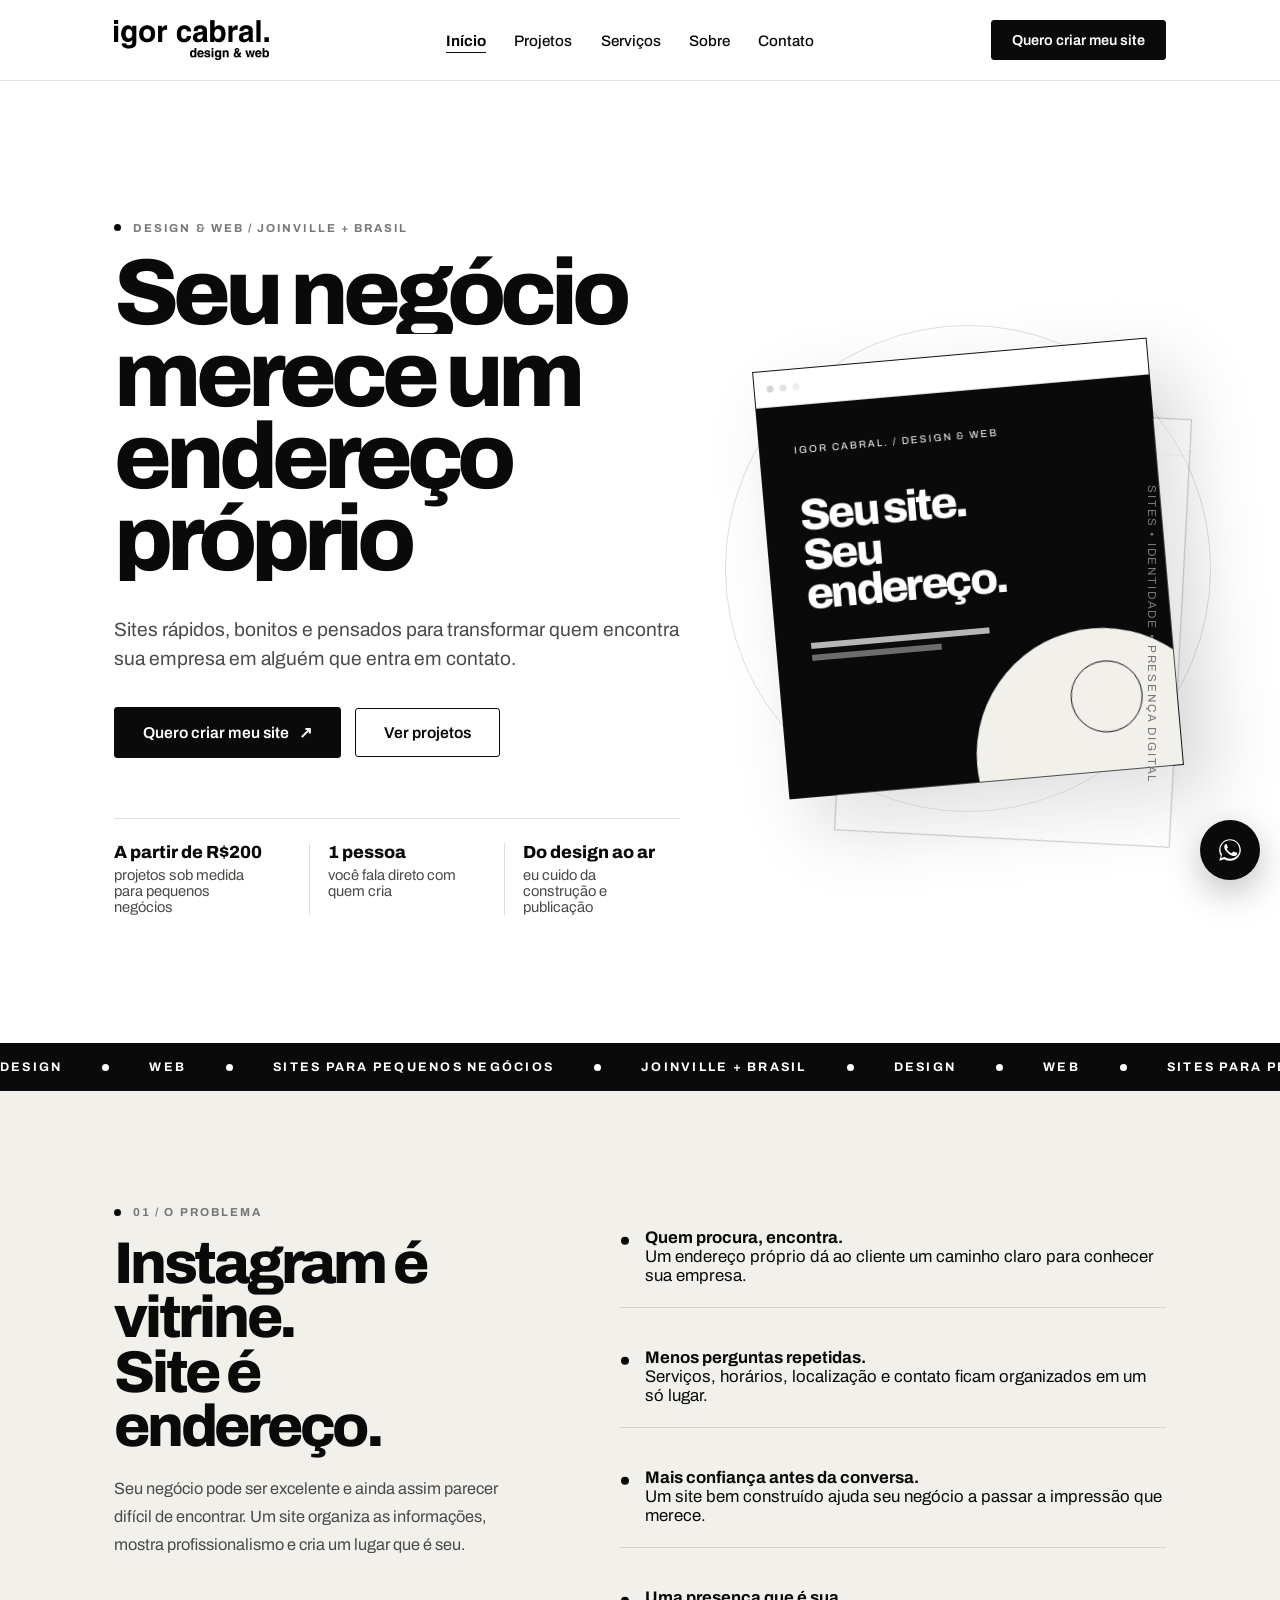
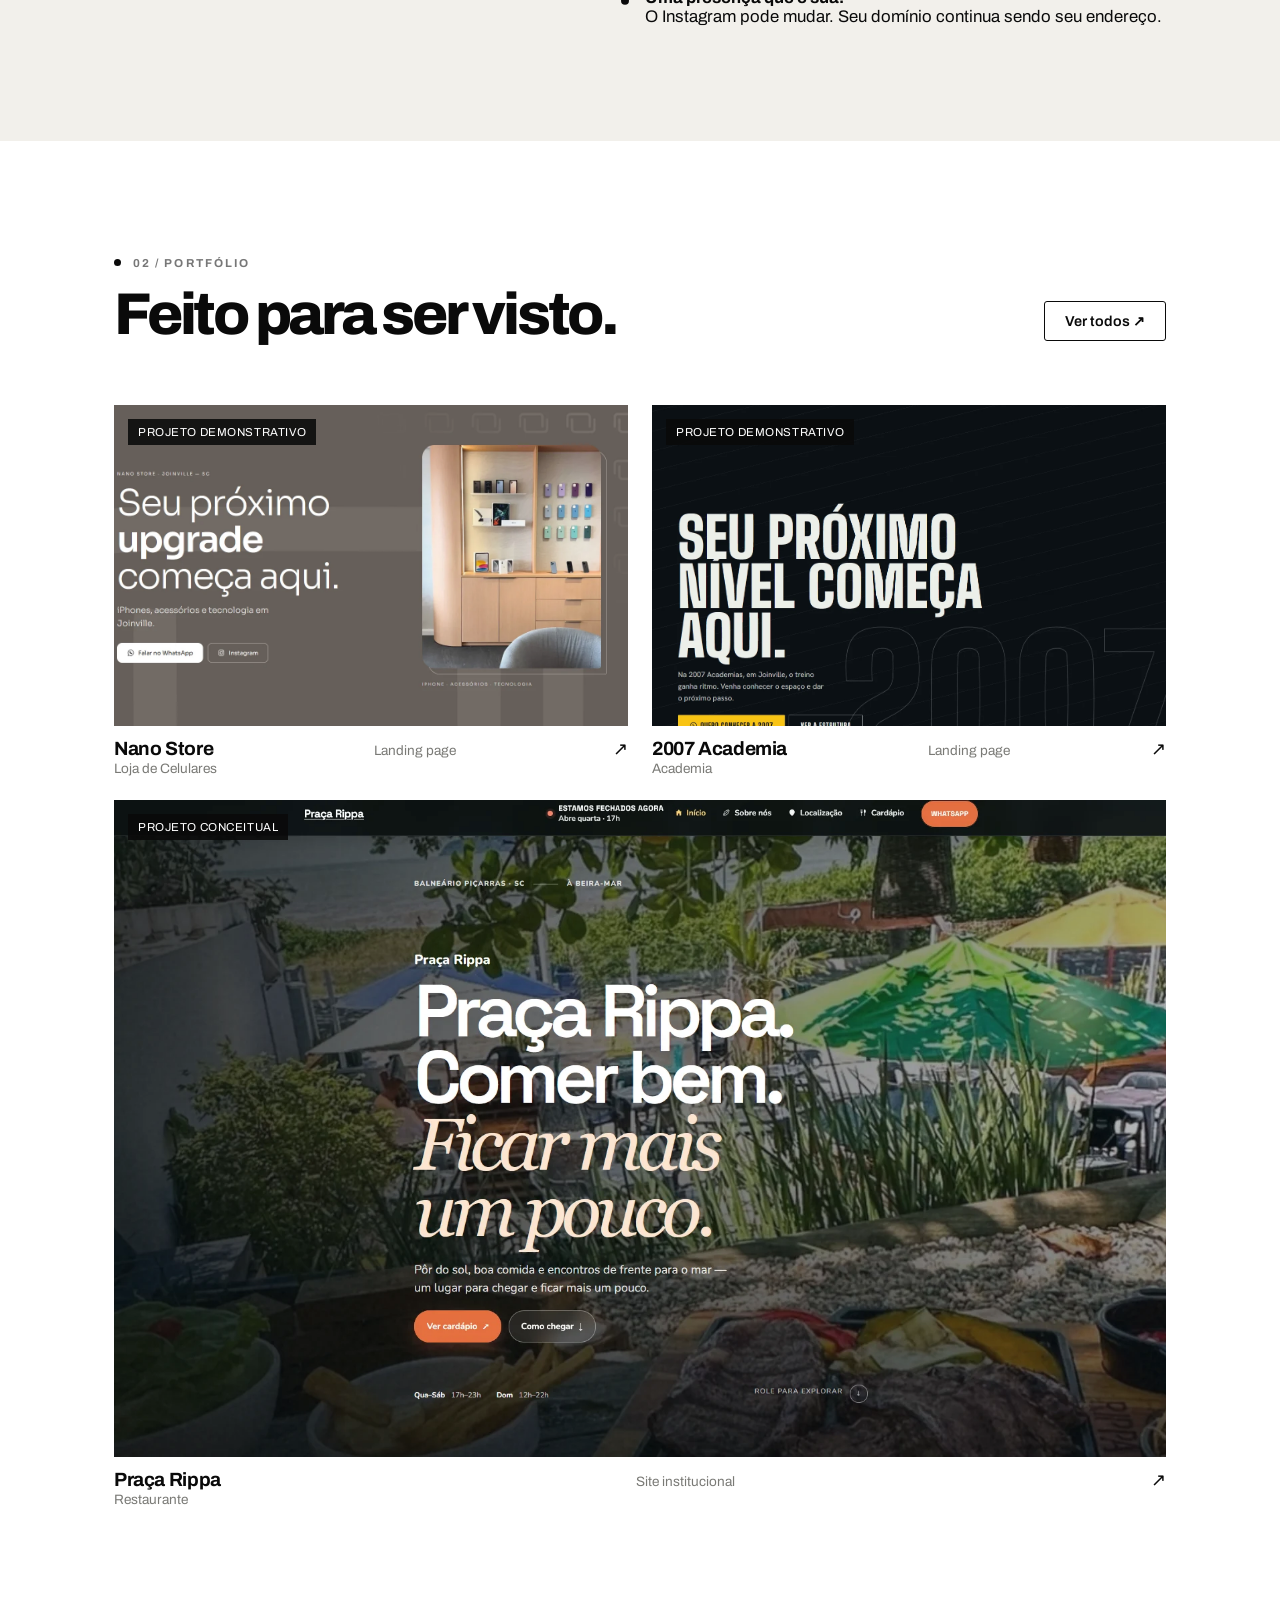
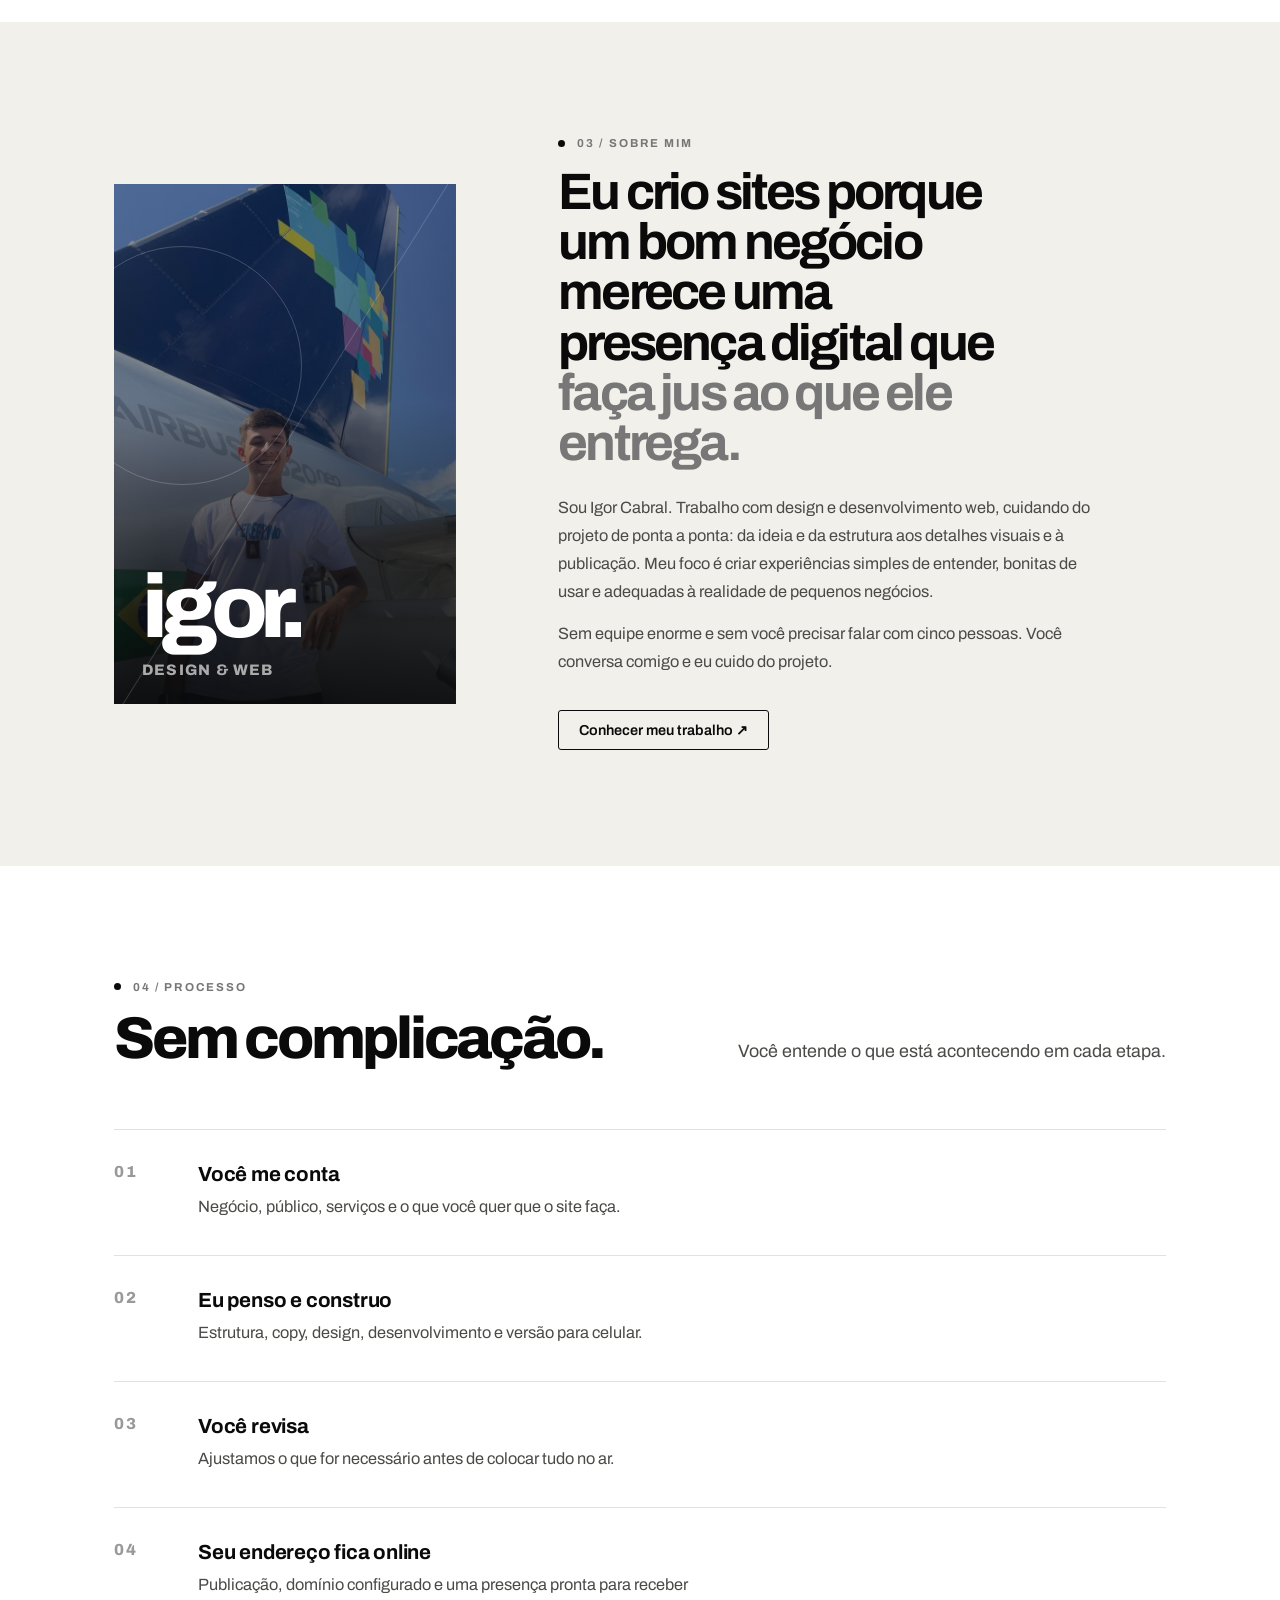
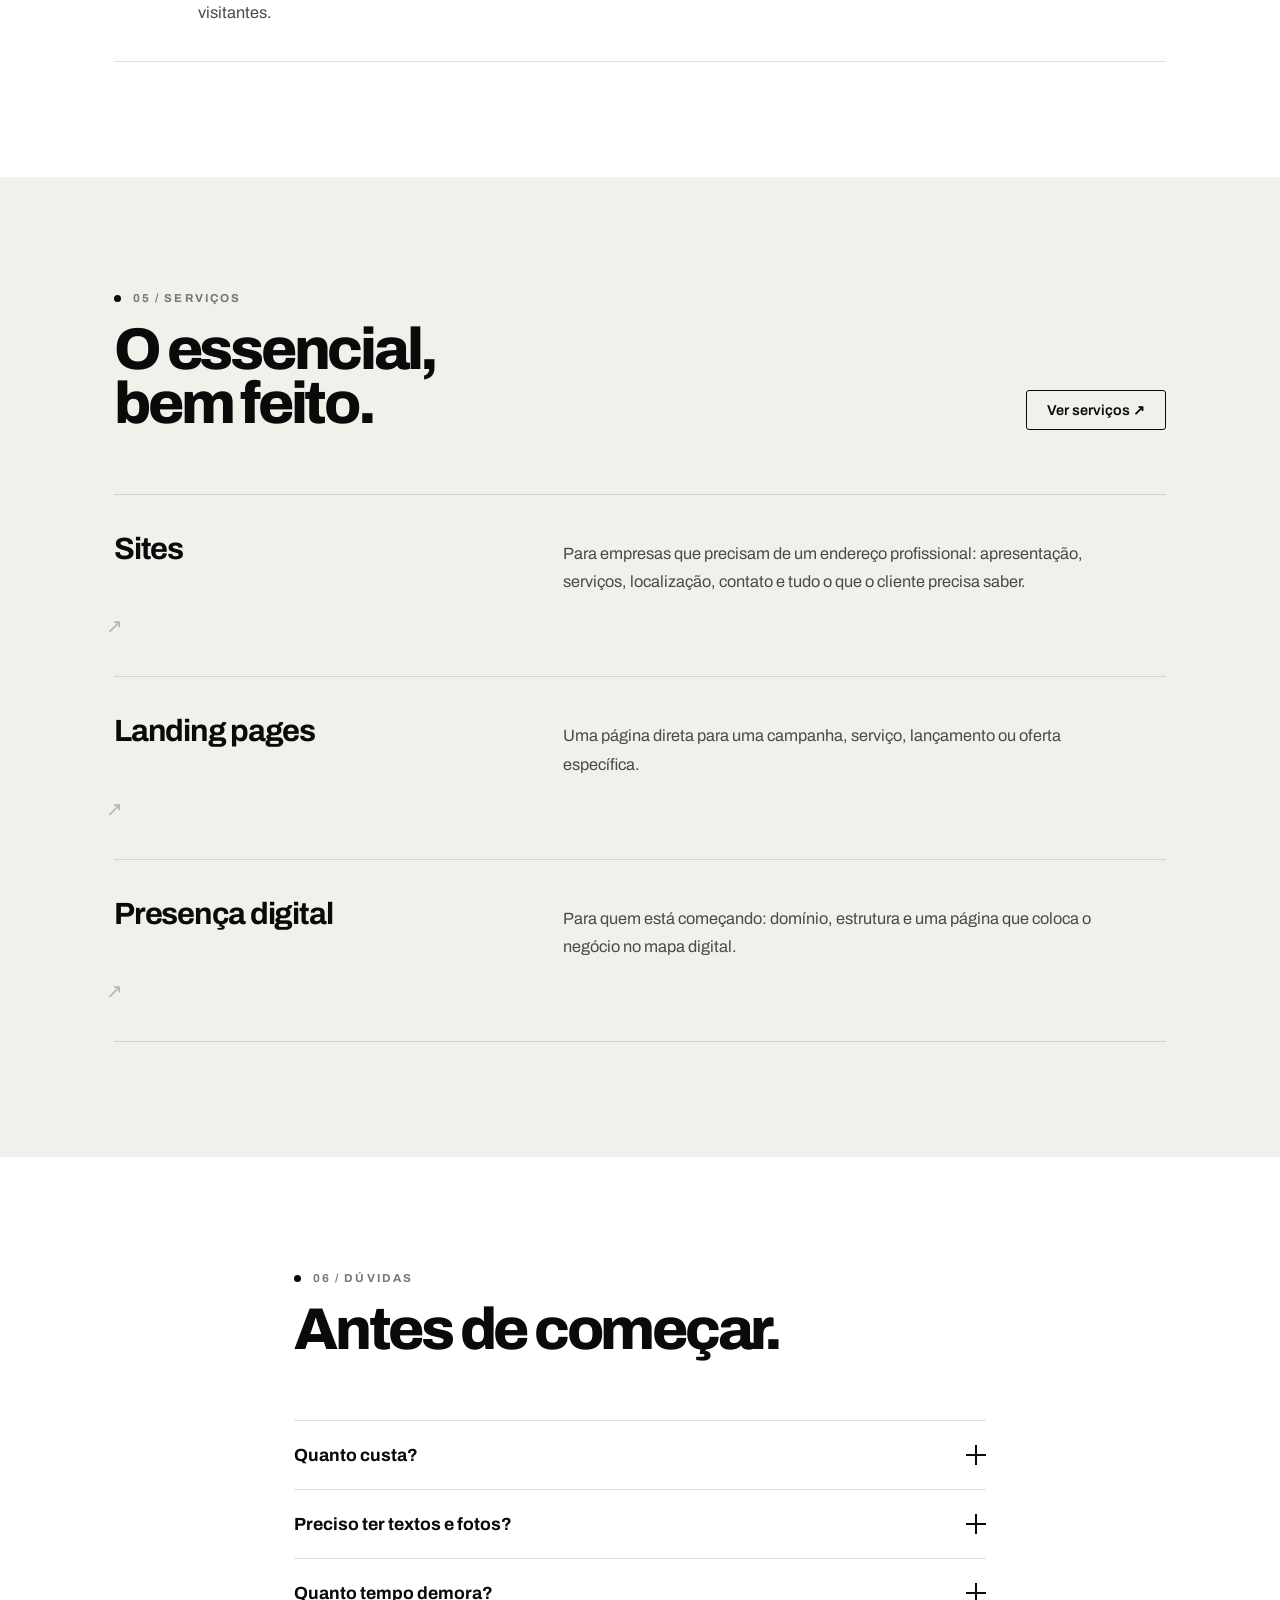
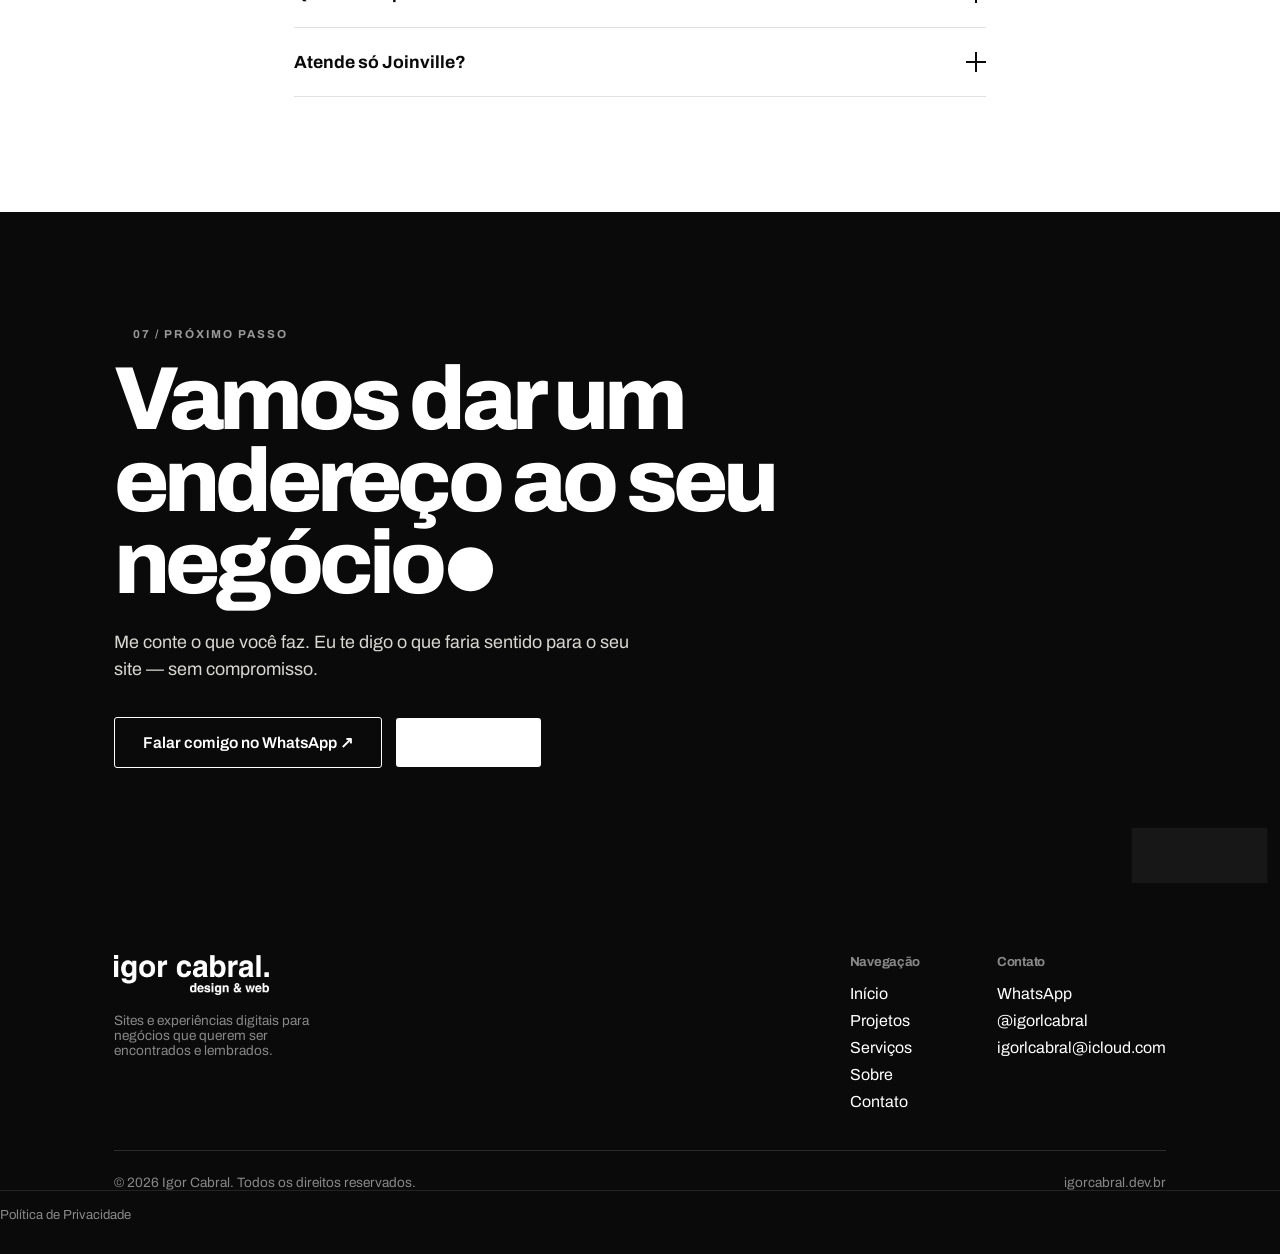
==== commit b087a343: "Add files via upload" ====
--- a/index.html
+++ b/index.html
@@ -1,13 +1,46 @@
 <!DOCTYPE html>
 <html lang="pt-BR">
 <head>
-<meta charset="UTF-8"><meta name="viewport" content="width=device-width, initial-scale=1.0">
-<title>igor cabral. — design & web | Sites para pequenos negócios</title>
-<meta name="description" content="Sites profissionais, rápidos e pensados para pequenos negócios. Design & web por Igor Cabral, em Joinville e para todo o Brasil.">
-<link rel="canonical" href="https://igorcabral.com.br/">
-<meta property="og:type" content="website"><meta property="og:title" content="igor cabral. — design & web"><meta property="og:description" content="Um site profissional para o seu negócio existir na internet de verdade."><meta property="og:image" content="https://igorcabral.com.br/public/images/system/og-image.svg"><meta property="og:url" content="https://igorcabral.com.br/"><meta property="og:locale" content="pt_BR"><meta name="twitter:card" content="summary_large_image">
-<meta name="theme-color" content="#0a0a0a"><link rel="manifest" href="site.webmanifest"><link rel="icon" href="public/images/system/favicon.svg"><link rel="stylesheet" href="css/style.css">
-<script type="application/ld+json">{"@context":"https://schema.org","@type":"ProfessionalService","name":"igor cabral. design & web","url":"https://igorcabral.com.br","areaServed":"Joinville, Santa Catarina","description":"Criação de sites profissionais para pequenos negócios e empresas locais.","priceRange":"R$200 - R$500"}</script>
+<meta charset="UTF-8">
+<meta name="google-site-verification" content="pKDKpzc3sQGzT0N_OAWAz1zC0AeO77AsBuV-qrO17hw"><meta name="viewport" content="width=device-width, initial-scale=1.0">
+<title>Criação de Sites em Joinville | Igor Cabral</title>
+<meta name="description" content="Criação de sites profissionais para pequenas empresas em Joinville. Sites rápidos, responsivos e preparados para SEO e Google.">
+<link rel="canonical" href="https://igorcabral.dev.br/">
+<meta property="og:site_name" content="igor cabral. design & web">
+<meta property="og:type" content="website"><meta property="og:title" content="igor cabral. — design & web"><meta property="og:description" content="Um site profissional para o seu negócio existir na internet de verdade."><meta property="og:image" content="https://igorcabral.dev.br/public/images/system/og-image.svg"><meta property="og:url" content="https://igorcabral.dev.br/"><meta property="og:locale" content="pt_BR"><meta name="twitter:card" content="summary_large_image">
+<meta name="theme-color" content="#0a0a0a"><link rel="manifest" href="site.webmanifest"><link rel="icon" href="public/images/system/favicon.svg"><link rel="stylesheet" href="css/style.css?v=20261007">
+<script type="application/ld+json">
+{
+  "@context": "https://schema.org",
+  "@type": "ProfessionalService",
+  "name": "igor cabral. design & web",
+  "url": "https://igorcabral.dev.br/",
+  "image": "https://igorcabral.dev.br/public/images/system/og-image.svg",
+  "description": "Criação de sites profissionais para pequenas empresas em Joinville e para empresas de todo o Brasil.",
+  "areaServed": [
+    {
+      "@type": "City",
+      "name": "Joinville"
+    },
+    {
+      "@type": "Country",
+      "name": "Brasil"
+    }
+  ],
+  "serviceType": [
+    "Criação de sites",
+    "Landing pages",
+    "Desenvolvimento web",
+    "SEO"
+  ],
+  "priceRange": "R$200 - R$500"
+}
+</script>
+<style id="about-photo">
+/* Foto do bloco "Sobre mim". Coloque o arquivo em public/images/brand/igor-cabral.jpg.
+   Fica aqui no HTML para funcionar mesmo que o style.css publicado esteja em cache. */
+.about-visual{background-color:#0a0a0a;background-image:linear-gradient(to top,rgba(10,10,10,.9) 0%,rgba(10,10,10,.5) 30%,rgba(10,10,10,0) 58%),linear-gradient(rgba(10,10,10,.34),rgba(10,10,10,.5)),url("public/images/brand/igor-cabral.jpg");background-size:cover;background-position:center 35%}
+</style>
 </head>
 <body>
 <header class="site-header"><nav class="nav wrap">
@@ -35,7 +68,7 @@
 <section><div class="wrap" style="max-width:820px"><div class="section-head"><div><div class="eyebrow">06 / dúvidas</div><h2 class="h2">Antes de começar.</h2></div></div><div class="reveal-stagger"><div class="faq-item" data-open="false"><button class="faq-q"><span>Quanto custa?</span><span class="plus"></span></button><div class="faq-a"><p>Projetos a partir de <strong>R$<span data-price-min></span></strong>. O valor final depende do tipo de negócio e da complexidade. O domínio custa à parte, em torno de R$<span data-price-domain></span> por ano.</p></div></div><div class="faq-item" data-open="false"><button class="faq-q"><span>Preciso ter textos e fotos?</span><span class="plus"></span></button><div class="faq-a"><p>Não necessariamente. Na conversa inicial eu te ajudo a entender o que precisamos. Você pode enviar seus materiais e, quando necessário, preparo a estrutura para você preencher ou substituir depois.</p></div></div><div class="faq-item" data-open="false"><button class="faq-q"><span>Quanto tempo demora?</span><span class="plus"></span></button><div class="faq-a"><p>Depende do projeto e da velocidade para reunir as informações. O prazo é combinado antes de começar.</p></div></div><div class="faq-item" data-open="false"><button class="faq-q"><span>Atende só Joinville?</span><span class="plus"></span></button><div class="faq-a"><p>Não. O atendimento pode ser feito à distância, para empresas de qualquer lugar do Brasil.</p></div></div></div></div></section>
 <section class="cta-final"><div class="wrap"><div class="eyebrow" style="color:#999">07 / próximo passo</div><h2 class="h2" style="max-width:13ch">Vamos dar um endereço ao seu negócio<span class="dot dot--lg"></span></h2><p class="lede" style="margin-top:24px;max-width:52ch">Me conte o que você faz. Eu te digo o que faria sentido para o seu site — sem compromisso.</p><div class="hero-foot"><a href="#" class="btn" data-wa-link>Falar comigo no WhatsApp ↗</a><a href="projetos/index.html" class="btn btn--ghost">Ver projetos</a></div></div></section>
 </main>
-<footer class="site-footer"><div class="wrap"><div class="footer-top"><div><div class="brand-logo"><img src="public/images/brand/logo-white.png" alt="igor cabral. — design &amp; web"></div><p class="small" style="color:#888;max-width:28ch;margin-top:18px">Sites e experiências digitais para negócios que querem ser encontrados e lembrados.</p></div><div class="footer-cols"><div class="footer-col"><h4>Navegação</h4><ul><li><a href="index.html">Início</a></li><li><a href="projetos/index.html">Projetos</a></li><li><a href="servicos.html">Serviços</a></li><li><a href="sobre.html">Sobre</a></li><li><a href="contato.html">Contato</a></li></ul></div><div class="footer-col"><h4>Contato</h4><ul><li><a href="#" data-wa-link>WhatsApp</a></li><li><a href="#" data-ig-link><span data-ig-handle></span></a></li><li><a href="#" data-email-link><span data-email-text></span></a></li></ul></div></div></div><div class="footer-bottom"><span>© 2026 Igor Cabral. Todos os direitos reservados.</span><span>igorcabral.com.br</span></div></div><div class="footer-legal"><a href="politica-de-privacidade.html">Política de Privacidade</a></div></footer>
+<footer class="site-footer"><div class="wrap"><div class="footer-top"><div><div class="brand-logo"><img src="public/images/brand/logo-white.png" alt="igor cabral. — design &amp; web"></div><p class="small" style="color:#888;max-width:28ch;margin-top:18px">Sites e experiências digitais para negócios que querem ser encontrados e lembrados.</p></div><div class="footer-cols"><div class="footer-col"><h4>Navegação</h4><ul><li><a href="index.html">Início</a></li><li><a href="projetos/index.html">Projetos</a></li><li><a href="servicos.html">Serviços</a></li><li><a href="sobre.html">Sobre</a></li><li><a href="contato.html">Contato</a></li></ul></div><div class="footer-col"><h4>Contato</h4><ul><li><a href="#" data-wa-link>WhatsApp</a></li><li><a href="#" data-ig-link><span data-ig-handle></span></a></li><li><a href="#" data-email-link><span data-email-text></span></a></li></ul></div></div></div><div class="footer-bottom"><span>© 2026 Igor Cabral. Todos os direitos reservados.</span><span>igorcabral.dev.br</span></div></div><div class="footer-legal"><a href="politica-de-privacidade.html">Política de Privacidade</a></div></footer>
 <a href="#" class="wa-float" data-wa-link aria-label="Falar no WhatsApp"><svg viewBox="0 0 24 24" fill="currentColor"><path d="M17.472 14.382c-.297-.149-1.758-.867-2.03-.967-.273-.099-.471-.148-.67.15-.197.297-.767.966-.94 1.164-.173.199-.347.223-.644.075-.297-.15-1.255-.463-2.39-1.475-.883-.788-1.48-1.761-1.653-2.059-.173-.297-.018-.458.13-.606.134-.133.298-.347.446-.52.149-.174.198-.298.198-.497.099-.198.05-.371-.025-.52-.075-.149-.669-1.612-.916-2.207-.242-.579-.487-.5-.669-.51-.173-.008-.371.074-.57.372-.272.297-1.04 1.016-1.04 2.479 0 1.462 1.065 2.875 1.213 3.074.149.198 2.096 3.2 5.077 4.487.709.306 1.262.489 1.694.625.712.227 1.36.195 1.871.118.571-.085 1.758-.719 2.006-1.413.248-.694.248-1.289.173-1.413.074-.124-.272-.198-.57-.347z"/><path d="M12.001 2C6.478 2 2 6.478 2 12.001c0 1.994.585 3.849 1.594 5.408L2 22l4.71-1.564A9.947 9.947 0 0 0 12.001 22C17.523 22 22 17.523 22 12.001 22 6.478 17.523 2 12.001 2zm0 18.033c-1.788 0-3.44-.545-4.815-1.478l-.346-.207-3.152 1.048 1.03-3.106-.226-.359a8.014 8.014 0 0 1-1.234-4.93C3.258 6.86 7.116 3 12.001 3c4.885 0 8.743 3.86 8.743 9.001 0 4.958-4.02 8.032-8.743 8.032z"/></svg></a>
 <script src="js/config.js"></script><script src="js/projects-data.js"></script><script src="js/projects-render.js"></script><script src="js/analytics.js"></script><script src="js/main.js"></script><script>
 const homeGrid=document.getElementById('home-projects'); if(homeGrid){const featured=PROJECTS.filter(p=>p.featured); renderProjectGrid(homeGrid, (featured.length?featured:PROJECTS).slice(0,3));}
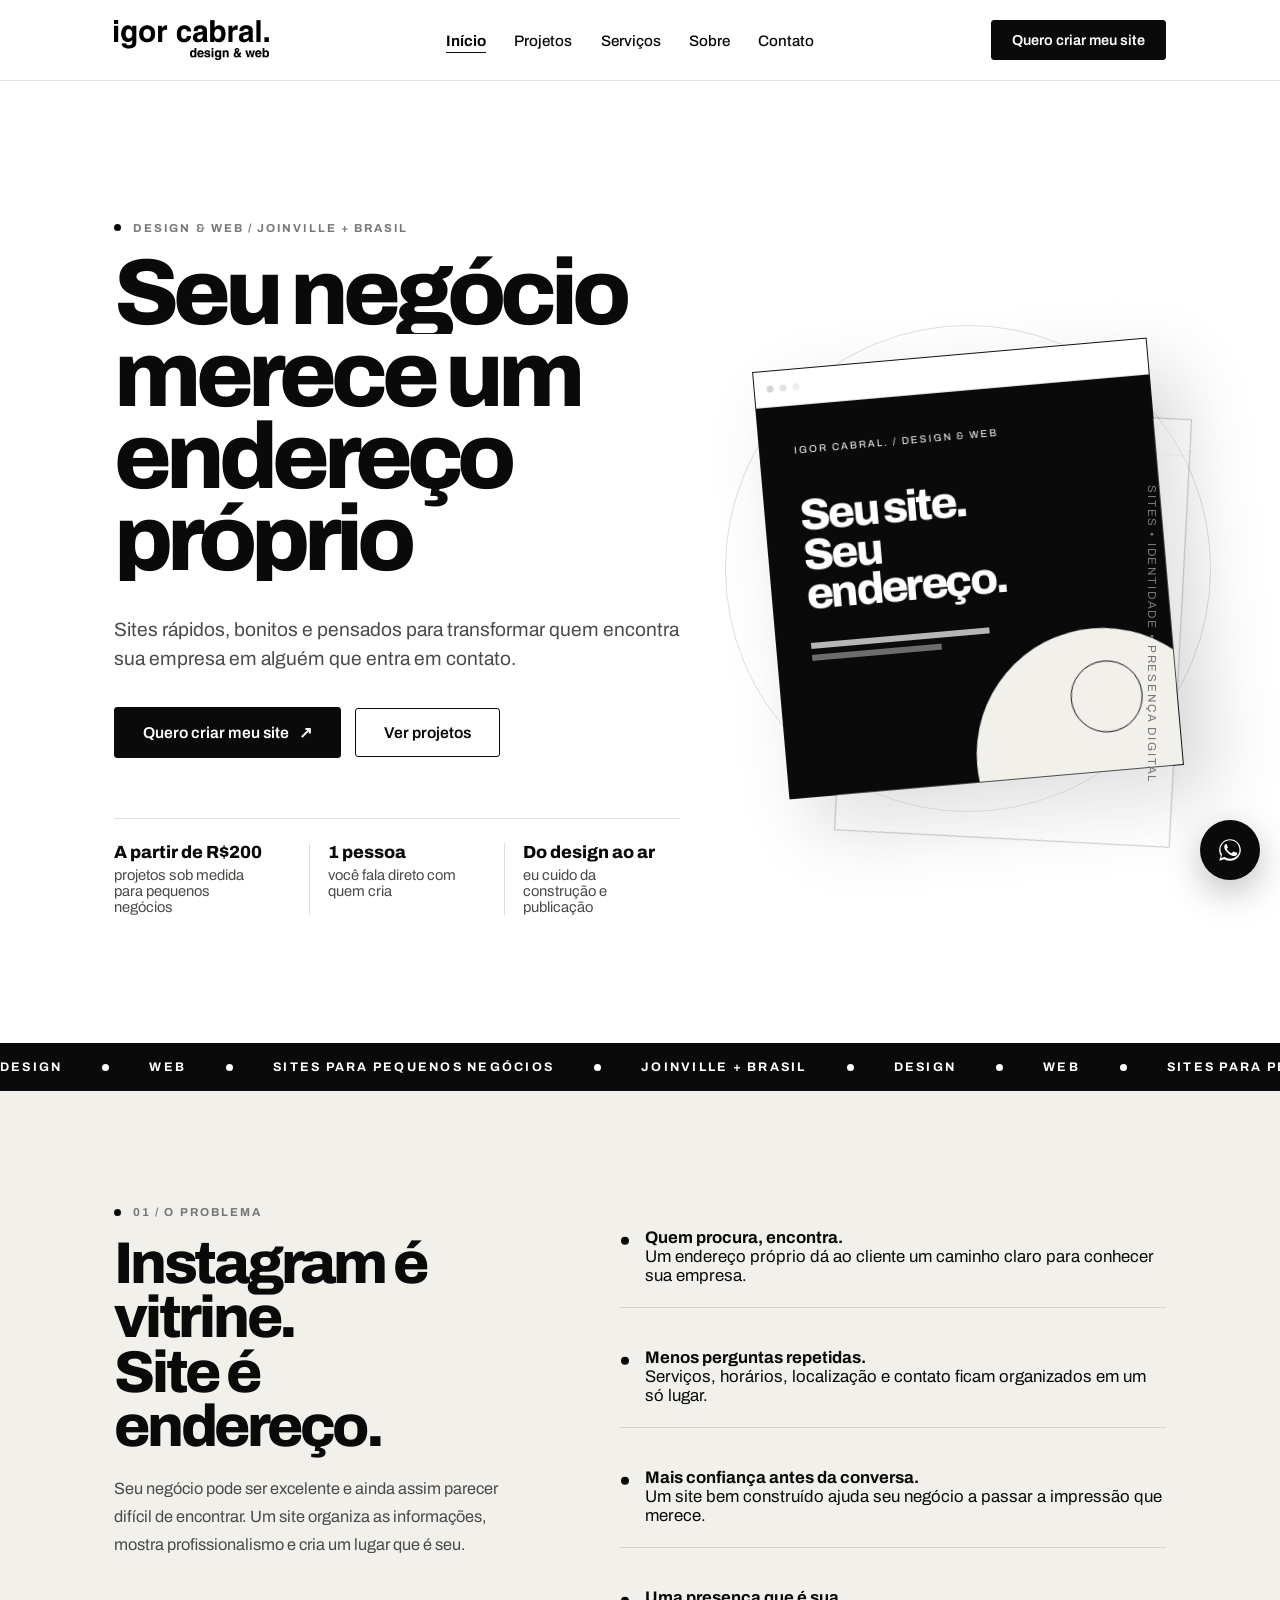
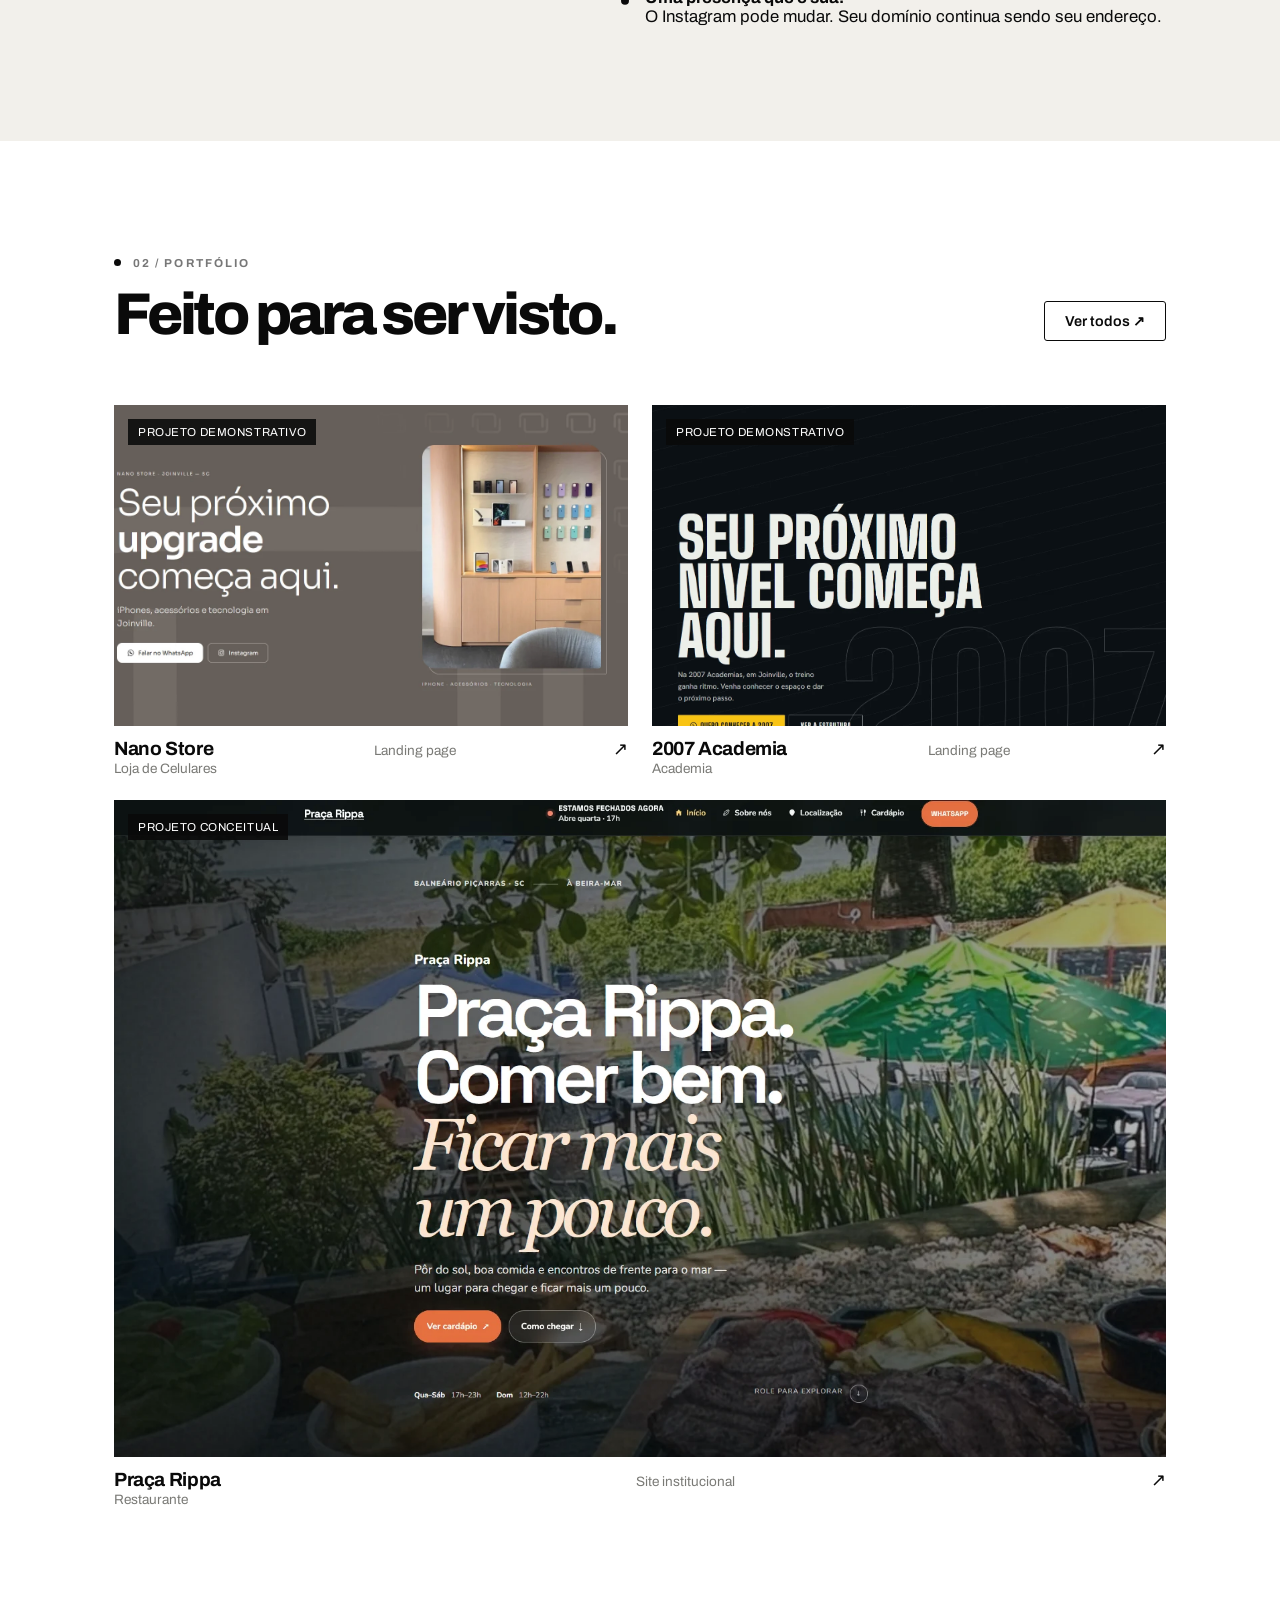
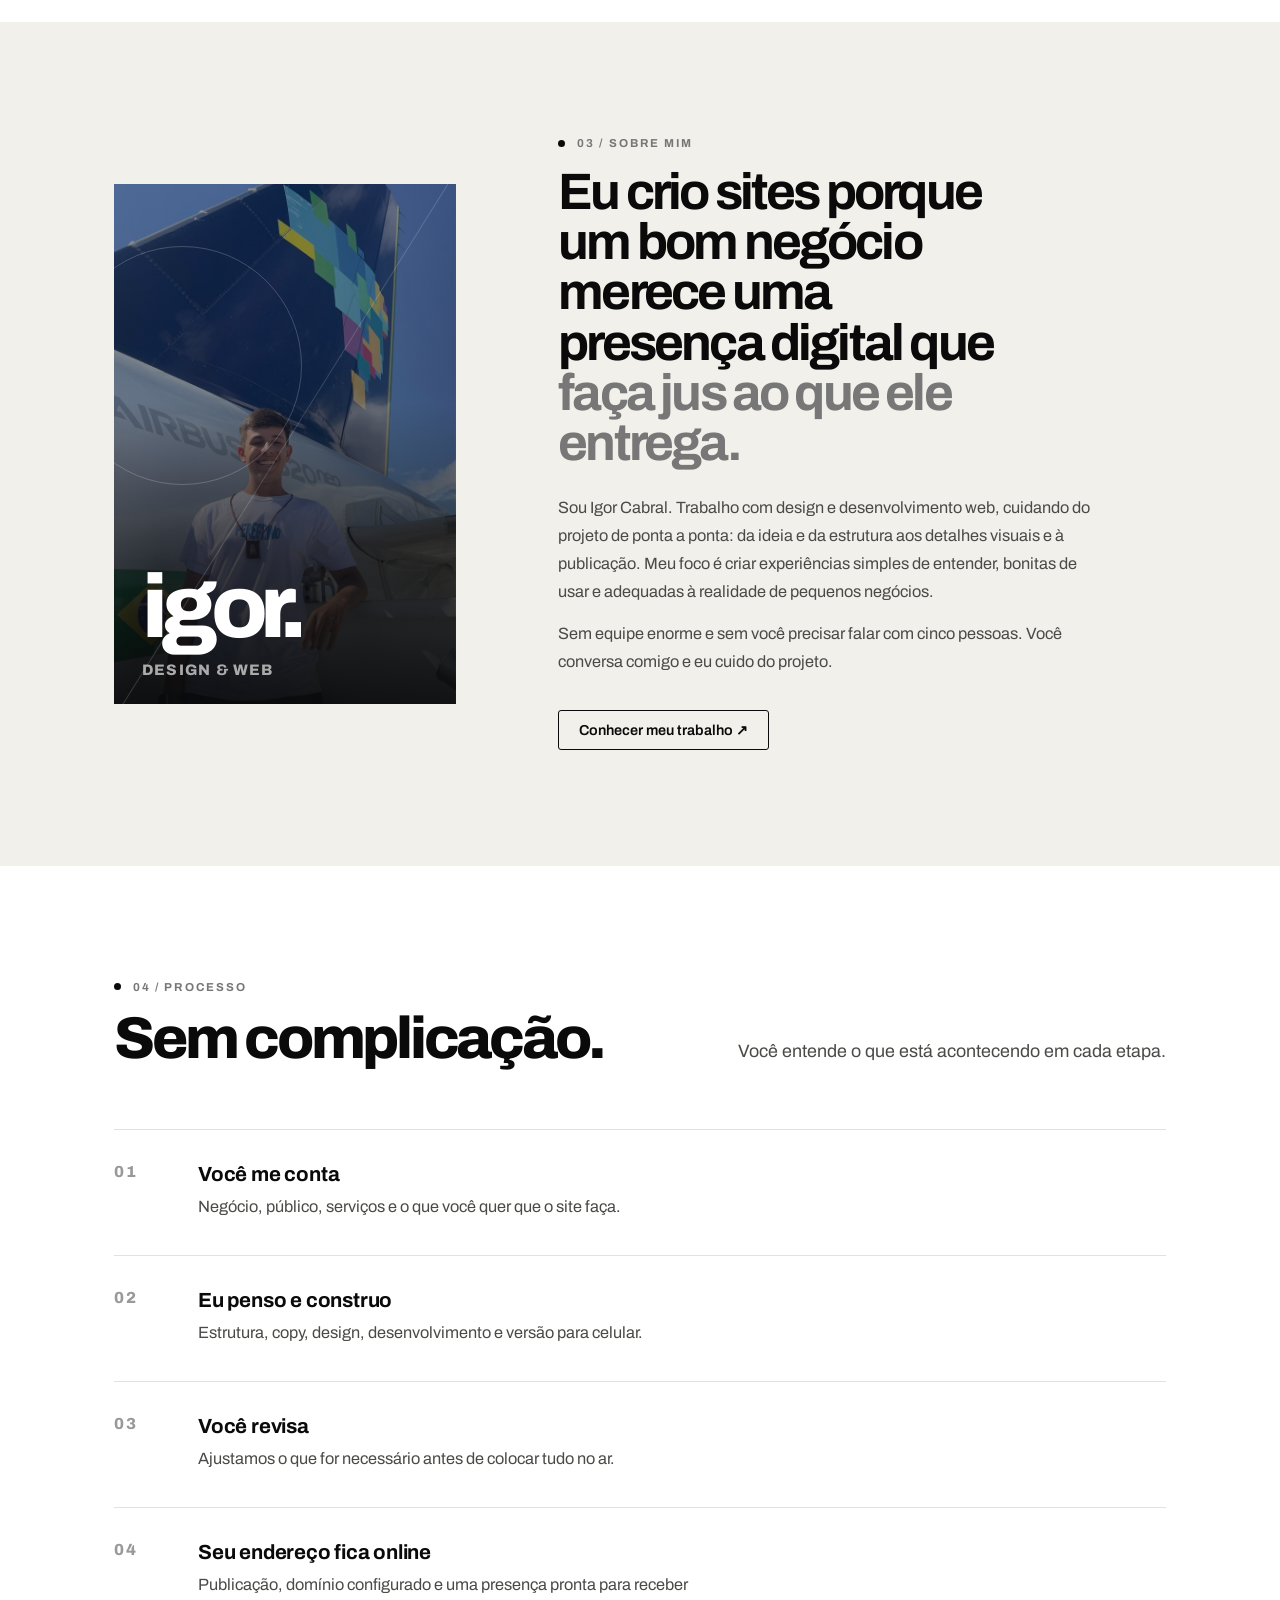
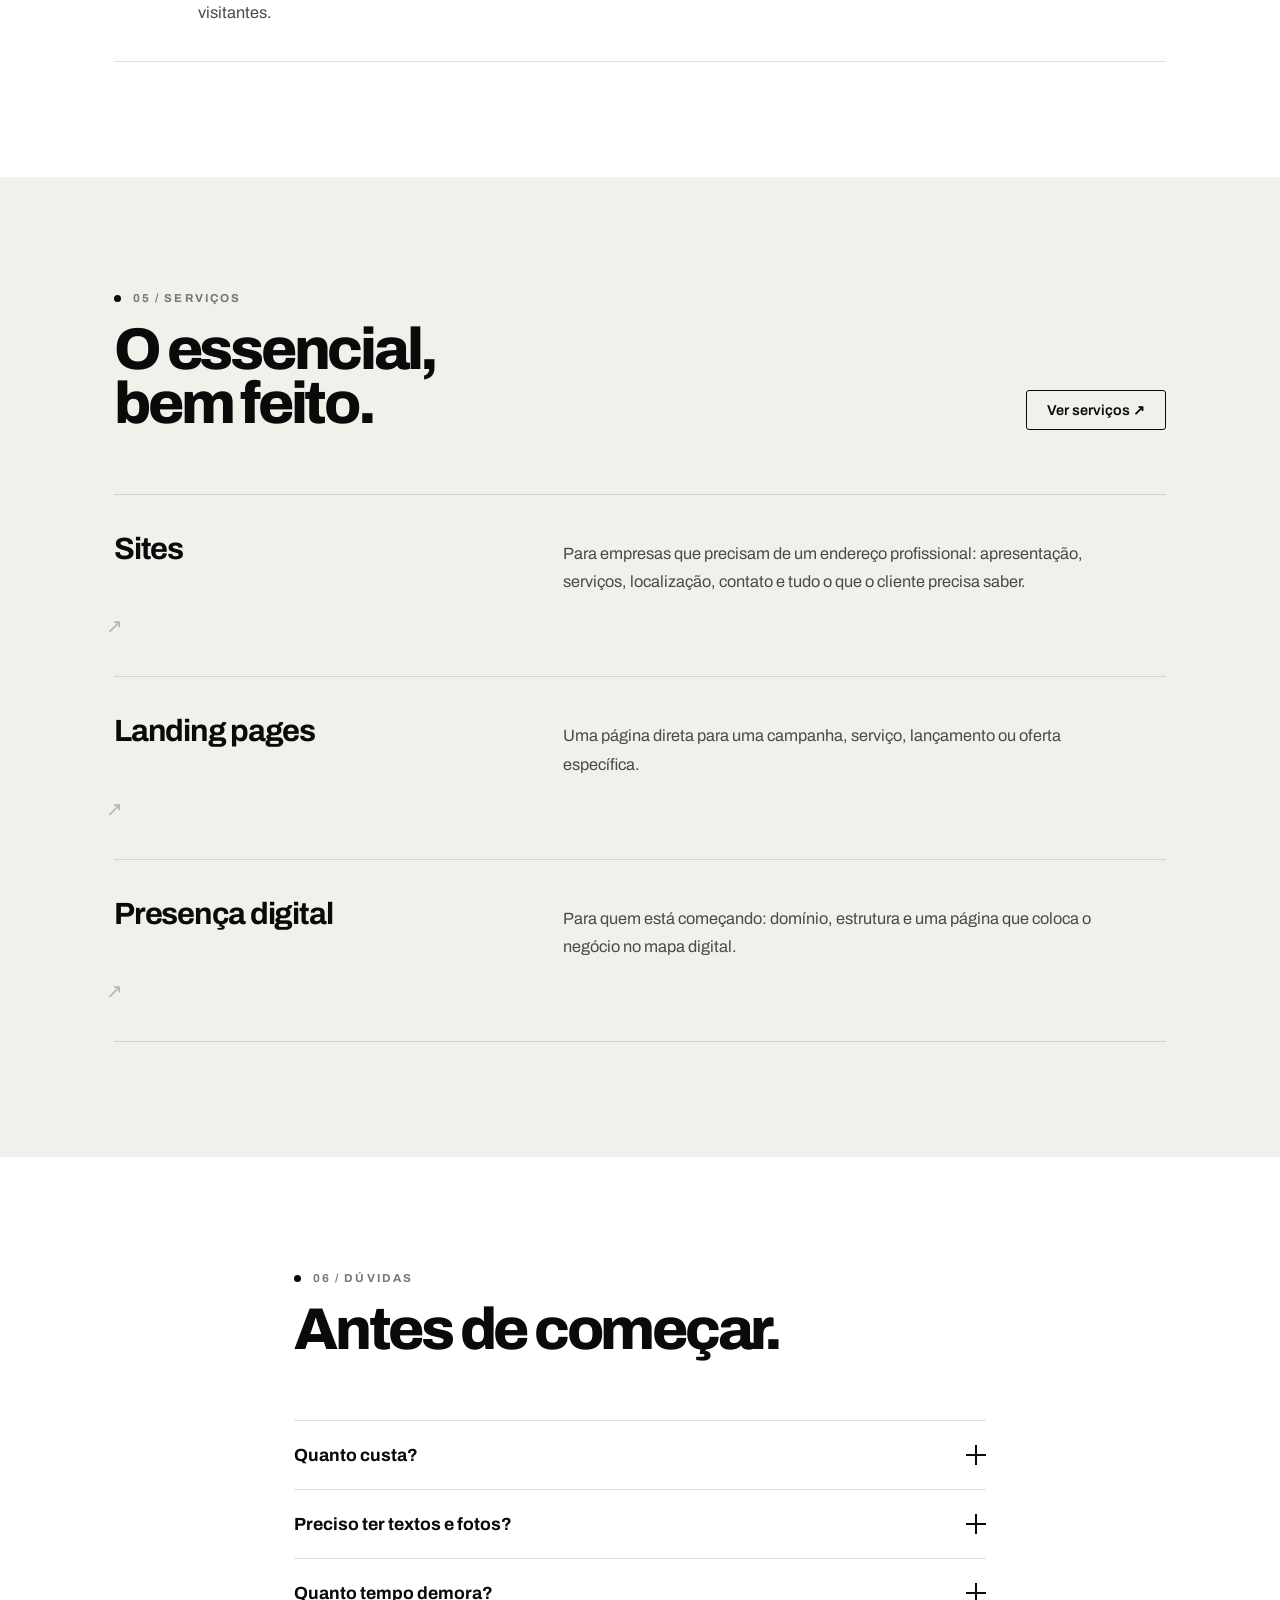
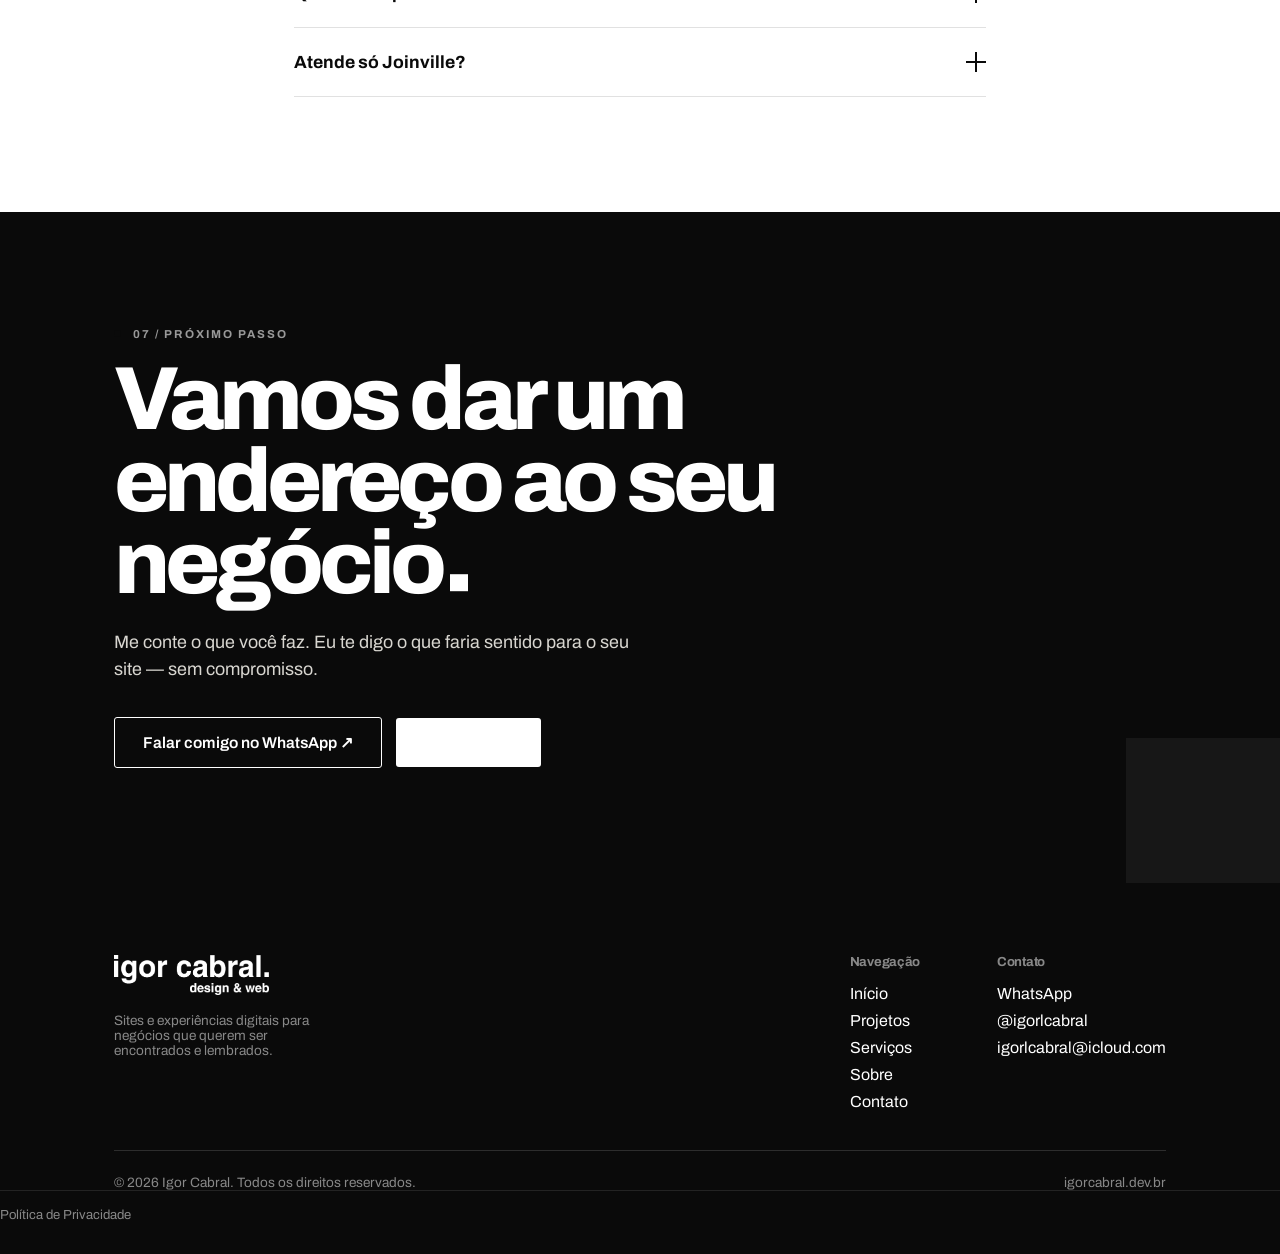
==== commit 5984e594: "Update index.html" ====
--- a/index.html
+++ b/index.html
@@ -36,11 +36,6 @@
   "priceRange": "R$200 - R$500"
 }
 </script>
-<style id="about-photo">
-/* Foto do bloco "Sobre mim". Coloque o arquivo em public/images/brand/igor-cabral.jpg.
-   Fica aqui no HTML para funcionar mesmo que o style.css publicado esteja em cache. */
-.about-visual{background-color:#0a0a0a;background-image:linear-gradient(to top,rgba(10,10,10,.9) 0%,rgba(10,10,10,.5) 30%,rgba(10,10,10,0) 58%),linear-gradient(rgba(10,10,10,.34),rgba(10,10,10,.5)),url("public/images/brand/igor-cabral.jpg");background-size:cover;background-position:center 35%}
-</style>
 </head>
 <body>
 <header class="site-header"><nav class="nav wrap">
--- a/css/style.css
+++ b/css/style.css
@@ -683,3 +683,2564 @@
 .case-gallery{display:grid;grid-template-columns:repeat(2,minmax(0,1fr));gap:24px}.case-gallery .frame{aspect-ratio:4/3}.case-gallery .frame:first-child:last-child{grid-column:1/-1;aspect-ratio:16/9}
 .case-nav{display:flex;justify-content:space-between;gap:24px;padding:28px 0;border-top:1px solid var(--line);font-weight:700}.case-nav a:last-child{text-align:right}
 @media(max-width:760px){.case-layout{grid-template-columns:1fr}.case-gallery{grid-template-columns:1fr}.case-gallery .frame:first-child:last-child{aspect-ratio:4/3}.project-filters{overflow:auto;flex-wrap:nowrap;padding-bottom:5px}.filter-chip{white-space:nowrap}.case-nav{font-size:.9rem}}
+
+
+/* ---------- Mobile: seções em duas colunas (.split) ---------- */
+/* Abaixo de 900px o layout vira uma coluna só. Um título "sticky" aqui ficaria
+   preso por cima do conteúdo (no Sobre, sobre os itens; no Instagram/Site, ocupando
+   270px da tela). Por isso, no celular o título rola normalmente. O efeito sticky
+   continua só no desktop (regra global .split .sticky-note). */
+@media (max-width: 899px){
+  .split .sticky-note{
+    position: static;
+  }
+}
+
+/* ---------- Mobile: seção "Instagram é vitrine / Site é endereço" ---------- */
+/* Cada benefício gruda logo abaixo do menu e o próximo sobe cobrindo o anterior:
+   um por vez, sem texto sobreposto, com contador para mostrar a progressão. */
+@media (max-width: 899px){
+  .section--paper .split .dot-list{
+    gap: 0;
+    position: relative;
+    counter-reset: step;
+  }
+
+  .section--paper .split .dot-list li{
+    position: sticky;
+    top: 88px;
+    min-height: 210px;
+    align-items: flex-start;
+    padding: 30px 64px 30px 18px;
+    margin: 0;
+    background: var(--paper);
+    border-top: 1px solid var(--line);
+    border-bottom: 0;
+    box-shadow: 0 -10px 24px rgba(10,10,10,.035);
+    counter-increment: step;
+  }
+
+  .section--paper .split .dot-list li::after{
+    content: "0" counter(step);
+    position: absolute;
+    top: 30px;
+    right: 18px;
+    font-size: .78rem;
+    font-weight: 700;
+    letter-spacing: .1em;
+    color: var(--gray-500, #777);
+  }
+
+  .section--paper .split .dot-list li:nth-child(1){ z-index: 1; }
+  .section--paper .split .dot-list li:nth-child(2){ z-index: 2; }
+  .section--paper .split .dot-list li:nth-child(3){ z-index: 3; }
+  .section--paper .split .dot-list li:nth-child(4){ z-index: 4; }
+  .section--paper .split .dot-list li:nth-child(5){ z-index: 5; }
+  .section--paper .split .dot-list li:nth-child(6){ z-index: 6; }
+
+  .section--paper .split .dot-list li:last-child{
+    border-bottom: 1px solid var(--line);
+  }
+}
+
+/* ---------- Sobre mim: foto pessoal opcional ---------- */
+/* Coloque a foto em public/images/brand/igor-cabral.jpg.
+   O tratamento escuro mantém a estética do site e deixa o texto "igor."
+   legível por cima da imagem. */
+.about-visual{
+  background-color: #0a0a0a;
+  background-image:
+    linear-gradient(to top, rgba(10,10,10,.9) 0%, rgba(10,10,10,.5) 30%, rgba(10,10,10,0) 58%),
+    linear-gradient(rgba(10,10,10,.34), rgba(10,10,10,.5)),
+    url("../public/images/brand/igor-cabral.jpg");
+  background-size: cover;
+  background-position: center 35%;
+}
+@media (max-width: 899px){
+  .about-visual{ background-position: center 50%; }
+}
+
+
+/* ---------- Sem rolagem lateral em nenhuma tela ---------- */
+/* A proteção fica só no body (como no original). NÃO colocar overflow no <html>:
+   o main.js trava a rolagem com body.style.overflow = "hidden" ao abrir o menu, e isso
+   só funciona sem quebrar o cabeçalho sticky se o overflow do body for repassado à janela,
+   o que deixa de acontecer quando o <html> também define overflow. */
+body{ overflow-x: hidden; overflow-x: clip; }
+
+/* Menu mobile: fechado, ele fica invisível no próprio lugar (antes era empurrado
+   para fora da tela, à direita, e alargava a página). */
+@media (max-width: 860px){
+  .nav-links{
+    transform: translateY(-12px);
+    opacity: 0;
+    visibility: hidden;
+    pointer-events: none;
+    transition: opacity var(--dur-m) var(--ease), transform var(--dur-m) var(--ease), visibility 0s linear var(--dur-m);
+  }
+  .nav-links.is-open{
+    transform: none;
+    opacity: 1;
+    visibility: visible;
+    pointer-events: auto;
+    transition-delay: 0s;
+  }
+}
+
+/* Cards de projeto: colunas que podem encolher e uma coluna só no celular. */
+.project-grid{ grid-template-columns: repeat(12, minmax(0, 1fr)); }
+.project-card{ min-width: 0; }
+.project-card .meta{ flex-wrap: wrap; }
+@media (max-width: 760px){
+  /* Uma coluna só: o grid de 12 colunas + espaçamento passava da largura da tela. */
+  .project-grid{ grid-template-columns: minmax(0, 1fr); }
+  .project-grid .project-card,
+  .project-grid .project-card:nth-child(3n){ grid-column: auto; }
+  .project-card .meta span{ white-space: normal; }
+}
+
+
+/* ================= Ajustes da rodada ================= */
+
+/* Menu mobile: sem backdrop-filter no cabeçalho, o menu (position: fixed) passa a ser
+   posicionado em relação à tela e não ao cabeçalho: sempre aparece onde a pessoa está. */
+@media (max-width: 860px){
+  .site-header{
+    background: #fff;
+    -webkit-backdrop-filter: none;
+    backdrop-filter: none;
+  }
+}
+
+/* Botão do menu: ao abrir vira uma faixa única (—), sempre preta. */
+.nav-toggle[aria-expanded="true"] span{ background: var(--black); }
+.nav-toggle[aria-expanded="true"] span::before,
+.nav-toggle[aria-expanded="true"] span::after{
+  transform: none;
+  opacity: 0;
+  background: var(--black);
+}
+
+/* "Ver projetos" no CTA final: fundo branco e texto preto; no hover, o contrário com borda branca. */
+.cta-final .btn--ghost{
+  background: #fff;
+  color: #0a0a0a;
+  border-color: #fff;
+}
+.cta-final .btn--ghost::before{ background: #0a0a0a; }
+.cta-final .btn--ghost:hover{
+  background: #0a0a0a;
+  color: #fff;
+  border-color: #fff;
+}
+
+/* Ponto do CTA final: menor e quadrado, como o ponto da logo. */
+.cta-final .dot--lg{
+  width: 0.2em;
+  height: 0.2em;
+  border-radius: 0;
+  margin-left: 0.08em;
+}
+.cta-final::before{
+  content: "";
+  width: clamp(72px, 14vw, 190px);
+  height: clamp(72px, 14vw, 190px);
+  background: #fff;
+  font-size: 0;
+  line-height: 0;
+  right: 4%;
+  bottom: 8%;
+}
+@media (max-width: 620px){
+  .cta-final::before{
+    width: 52px;
+    height: 52px;
+    top: 36px;
+    bottom: auto;
+    right: var(--gutter);
+  }
+}
+/* ============================================================
+   igor cabral. design & web — design system
+   Preto + branco. Tipografia como identidade. O ponto como motivo.
+   ============================================================ */
+
+@import url('https://fonts.googleapis.com/css2?family=Archivo:ital,wght@0,400;0,500;0,600;0,700;0,800;0,900;1,400&display=swap');
+
+:root{
+  --black: #0a0a0a;
+  --white: #ffffff;
+  --paper: #f4f3f0;
+  --gray-700: #4a4a47;
+  --gray-500: #7a7a76;
+  --gray-300: #d8d6d0;
+  --line: rgba(10,10,10,0.12);
+  --line-strong: rgba(10,10,10,0.85);
+
+  --font: 'Archivo', 'Helvetica Neue', Arial, sans-serif;
+
+  --container: 1180px;
+  --gutter: clamp(20px, 5vw, 64px);
+
+  --radius: 3px;
+
+  --ease: cubic-bezier(.22,.61,.36,1);
+  --dur-s: .25s;
+  --dur-m: .5s;
+  --dur-l: .9s;
+}
+
+*, *::before, *::after{ box-sizing: border-box; }
+html{ scroll-behavior: smooth; }
+@media (prefers-reduced-motion: reduce){
+  html{ scroll-behavior: auto; }
+}
+
+body{
+  margin: 0;
+  font-family: var(--font);
+  background: var(--white);
+  color: var(--black);
+  -webkit-font-smoothing: antialiased;
+  text-rendering: optimizeLegibility;
+  overflow-x: hidden;
+}
+
+[hidden]{ display: none !important; }
+img{ max-width: 100%; display: block; }
+a{ color: inherit; text-decoration: none; }
+ul{ margin: 0; padding: 0; list-style: none; }
+button{ font-family: inherit; }
+
+::selection{ background: var(--black); color: var(--white); }
+
+.wrap{
+  max-width: var(--container);
+  margin: 0 auto;
+  padding-left: var(--gutter);
+  padding-right: var(--gutter);
+}
+
+/* ---------- Focus states ---------- */
+a:focus-visible, button:focus-visible, input:focus-visible, textarea:focus-visible{
+  outline: 2px solid var(--black);
+  outline-offset: 3px;
+}
+
+/* ---------- Type scale ---------- */
+h1, h2, h3, h4{
+  margin: 0;
+  font-weight: 800;
+  letter-spacing: -0.02em;
+  line-height: 1.02;
+}
+.display{
+  font-size: clamp(2.6rem, 5.4vw + 0.6rem, 5.4rem);
+  font-weight: 800;
+  line-height: 0.98;
+  letter-spacing: -0.025em;
+}
+.h2{ font-size: clamp(1.9rem, 3.2vw, 2.75rem); font-weight: 800; }
+.h3{ font-size: clamp(1.25rem, 1.6vw, 1.5rem); font-weight: 700; letter-spacing: -0.01em; }
+p{ margin: 0; }
+.lede{ font-size: clamp(1.05rem, 1.4vw, 1.3rem); line-height: 1.55; color: var(--gray-700); font-weight: 400; max-width: 46ch; }
+.body{ font-size: 1rem; line-height: 1.7; color: var(--gray-700); max-width: 60ch; }
+.small{ font-size: 0.85rem; color: var(--gray-500); }
+
+/* the mark: a solid dot referencing "cabral." in the wordmark */
+.dot{
+  display: inline-block;
+  width: 0.16em;
+  height: 0.16em;
+  border-radius: 50%;
+  background: currentColor;
+  margin-left: 0.06em;
+  vertical-align: baseline;
+  transform: translateY(-0.02em);
+}
+.dot--lg{ width: 0.5em; height: 0.5em; }
+
+/* ---------- Buttons ---------- */
+.btn{
+  display: inline-flex;
+  align-items: center;
+  gap: 10px;
+  padding: 15px 28px;
+  border: 1px solid var(--black);
+  border-radius: var(--radius);
+  font-weight: 600;
+  font-size: 0.98rem;
+  background: var(--black);
+  color: var(--white);
+  transition: background var(--dur-s) var(--ease), color var(--dur-s) var(--ease), border-color var(--dur-s) var(--ease);
+  cursor: pointer;
+  white-space: nowrap;
+}
+.btn:hover{ background: var(--white); color: var(--black); }
+.btn--ghost{ background: transparent; color: var(--black); }
+.btn--ghost:hover{ background: var(--black); color: var(--white); }
+.btn--sm{ padding: 11px 20px; font-size: 0.9rem; }
+
+/* ---------- Nav ---------- */
+.site-header{
+  position: sticky;
+  top: 0;
+  z-index: 100;
+  background: rgba(255,255,255,0.88);
+  backdrop-filter: saturate(140%) blur(10px);
+  border-bottom: 1px solid var(--line);
+}
+.nav{
+  display: flex;
+  align-items: center;
+  justify-content: space-between;
+  padding-top: 20px;
+  padding-bottom: 20px;
+}
+.wordmark{
+  font-weight: 800;
+  font-size: 1.05rem;
+  letter-spacing: -0.01em;
+  line-height: 1;
+}
+.wordmark span{ display:block; font-weight: 500; font-size: 0.62em; color: var(--gray-500); margin-top: 2px; }
+
+.nav-links{
+  display: flex;
+  align-items: center;
+  gap: clamp(18px, 2.2vw, 36px);
+}
+.nav-links a{
+  font-weight: 500;
+  font-size: 0.95rem;
+  position: relative;
+  padding: 4px 0;
+}
+.nav-links a::after{
+  content: '';
+  position: absolute;
+  left: 0; right: 100%;
+  bottom: 0;
+  height: 1px;
+  background: var(--black);
+  transition: right var(--dur-s) var(--ease);
+}
+.nav-links a:hover::after,
+.nav-links a[aria-current="page"]::after{ right: 0; }
+.nav-links a[aria-current="page"]{ font-weight: 700; }
+
+.nav-cta{ display: flex; align-items: center; gap: 18px; }
+
+.nav-toggle{
+  display: none;
+  width: 32px; height: 24px;
+  background: none; border: none; padding: 0;
+  position: relative;
+  cursor: pointer;
+}
+.nav-toggle span, .nav-toggle span::before, .nav-toggle span::after{
+  content: '';
+  position: absolute;
+  left: 0; right: 0;
+  height: 2px;
+  background: var(--black);
+  transition: transform var(--dur-s) var(--ease), opacity var(--dur-s) var(--ease);
+}
+.nav-toggle span{ top: 11px; }
+.nav-toggle span::before{ top: -8px; }
+.nav-toggle span::after{ top: 8px; }
+.nav-toggle[aria-expanded="true"] span{ background: transparent; }
+.nav-toggle[aria-expanded="true"] span::before{ transform: translateY(8px) rotate(45deg); }
+.nav-toggle[aria-expanded="true"] span::after{ transform: translateY(-8px) rotate(-45deg); }
+
+@media (max-width: 860px){
+  .nav-toggle{ display: block; }
+  .nav-links{
+    position: fixed;
+    inset: 73px 0 0 0;
+    background: var(--white);
+    flex-direction: column;
+    align-items: flex-start;
+    padding: 32px var(--gutter);
+    gap: 26px;
+    transform: translateX(100%);
+    transition: transform var(--dur-m) var(--ease);
+  }
+  .nav-links.is-open{ transform: translateX(0); }
+  .nav-links a{ font-size: 1.5rem; font-weight: 700; }
+  .nav-cta .btn--sm{ display: none; }
+}
+
+/* ---------- Sections ---------- */
+section{ padding: clamp(56px, 9vw, 120px) 0; }
+.section--paper{ background: var(--paper); }
+.section-head{
+  display: flex;
+  align-items: flex-end;
+  justify-content: space-between;
+  gap: 32px;
+  margin-bottom: clamp(32px, 5vw, 64px);
+  flex-wrap: wrap;
+}
+.hr{ border: none; border-top: 1px solid var(--line); margin: 0; }
+
+/* ---------- Hero ---------- */
+.hero{
+  padding-top: clamp(56px, 10vw, 110px);
+  padding-bottom: clamp(56px, 8vw, 96px);
+}
+.hero-grid{
+  display: grid;
+  grid-template-columns: 1fr;
+  gap: 40px;
+}
+.hero h1{
+  max-width: 15ch;
+}
+.hero-line{ display:block; overflow: hidden; }
+.hero-line > span{
+  display: block;
+  transform: translateY(110%);
+  opacity: 0;
+}
+.js .hero-line > span{ animation: line-up var(--dur-l) var(--ease) forwards; }
+.hero-line:nth-child(1) > span{ animation-delay: .05s; }
+.hero-line:nth-child(2) > span{ animation-delay: .18s; }
+.hero-line:nth-child(3) > span{ animation-delay: .31s; }
+@keyframes line-up{ to{ transform: translateY(0); opacity: 1; } }
+
+.hero-dot{
+  width: 14px; height: 14px; border-radius: 50%; background: var(--black);
+  opacity: 0; transform: scale(0);
+}
+.js .hero-dot{ animation: dot-pop .5s var(--ease) forwards; animation-delay: .78s; }
+@keyframes dot-pop{ to{ opacity: 1; transform: scale(1); } }
+
+@media (prefers-reduced-motion: reduce){
+  .hero-line > span{ transform: none; opacity: 1; animation: none; }
+  .hero-dot{ opacity: 1; transform: scale(1); animation: none; }
+}
+
+.hero-foot{
+  display: flex;
+  align-items: center;
+  gap: 28px;
+  margin-top: 44px;
+  flex-wrap: wrap;
+}
+.hero-foot .lede{ margin: 0; }
+
+.hero-meta{
+  display: flex;
+  gap: clamp(28px, 4vw, 64px);
+  margin-top: clamp(48px, 7vw, 88px);
+  padding-top: 28px;
+  border-top: 1px solid var(--line);
+  flex-wrap: wrap;
+}
+.hero-meta li{ font-size: 0.92rem; color: var(--gray-700); }
+.hero-meta li b{ display:block; font-size: 1.6rem; font-weight: 800; color: var(--black); }
+
+/* ---------- Reveal on scroll (single subtle utility, not per-card) ---------- */
+.reveal{ opacity: 0; transform: translateY(18px); transition: opacity .7s var(--ease), transform .7s var(--ease); }
+.reveal.is-visible{ opacity: 1; transform: translateY(0); }
+@media (prefers-reduced-motion: reduce){
+  .reveal{ opacity: 1; transform: none; transition: none; }
+}
+
+/* ---------- Problema / lista com pontos ---------- */
+.dot-list{ display: flex; flex-direction: column; gap: 18px; }
+.dot-list li{
+  display: flex;
+  gap: 16px;
+  align-items: flex-start;
+  font-size: 1.05rem;
+  color: var(--black);
+  padding-bottom: 18px;
+  border-bottom: 1px solid var(--line);
+}
+.dot-list li:last-child{ border-bottom: none; padding-bottom: 0; }
+.dot-list .dot{ margin-top: 0.55em; width: 7px; height: 7px; flex: none; }
+
+.split{
+  display: grid;
+  grid-template-columns: 1fr;
+  gap: clamp(32px, 6vw, 80px);
+}
+@media (min-width: 900px){
+  .split{ grid-template-columns: 0.85fr 1.15fr; align-items: start; }
+  .split--rev{ grid-template-columns: 1.15fr 0.85fr; }
+}
+
+/* ---------- Benefícios grid ---------- */
+.benefits{
+  display: grid;
+  grid-template-columns: repeat(auto-fit, minmax(240px, 1fr));
+  gap: 1px;
+  background: var(--line);
+  border: 1px solid var(--line);
+}
+.benefit{
+  background: var(--white);
+  padding: clamp(28px, 3vw, 40px) clamp(24px, 3vw, 32px);
+}
+.benefit .num{ font-size: 0.85rem; color: var(--gray-500); font-weight: 600; }
+.benefit h3{ margin-top: 14px; margin-bottom: 10px; }
+
+/* ---------- Como funciona (sequência real -> numeração ok) ---------- */
+.steps{ display: flex; flex-direction: column; }
+.step{
+  display: grid;
+  grid-template-columns: 64px 1fr;
+  gap: 20px;
+  padding: 30px 0;
+  border-top: 1px solid var(--line);
+}
+.step:last-child{ border-bottom: 1px solid var(--line); }
+.step .num{ font-size: 1.6rem; font-weight: 800; color: var(--gray-300); line-height: 1; }
+.step h3{ margin-bottom: 8px; }
+
+/* ---------- Projetos grid ---------- */
+.project-grid{
+  display: grid;
+  grid-template-columns: repeat(auto-fit, minmax(300px, 1fr));
+  gap: clamp(28px, 3vw, 44px);
+}
+.project-card{ display: block; }
+.project-card .frame{
+  position: relative;
+  aspect-ratio: 4/3;
+  background: var(--paper);
+  border: 1px solid var(--line);
+  overflow: hidden;
+}
+.project-card .frame img{ width: 100%; height: 100%; object-fit: cover; transition: transform var(--dur-m) var(--ease); }
+.project-card:hover .frame img{ transform: scale(1.045); }
+.placeholder-cover{
+  width: 100%; height: 100%;
+  display: flex; align-items: center; justify-content: center;
+  flex-direction: column;
+  gap: 8px;
+  color: var(--gray-500);
+}
+.placeholder-cover svg{ width: 30%; opacity: .5; }
+.project-card .meta{
+  display: flex;
+  justify-content: space-between;
+  align-items: baseline;
+  margin-top: 16px;
+  gap: 12px;
+}
+.project-card .meta h3{ font-weight: 700; font-size: 1.15rem; }
+.project-card .meta span{ font-size: 0.85rem; color: var(--gray-500); white-space: nowrap; }
+
+/* ---------- Serviços ---------- */
+.service-list{ display: flex; flex-direction: column; }
+.service{
+  display: grid;
+  grid-template-columns: 1fr;
+  gap: 18px;
+  padding: clamp(28px, 4vw, 44px) 0;
+  border-top: 1px solid var(--line);
+}
+.service:last-child{ border-bottom: 1px solid var(--line); }
+@media (min-width: 760px){
+  .service{ grid-template-columns: 1fr 1.4fr; align-items: baseline; }
+}
+
+/* ---------- FAQ ---------- */
+.faq-item{ border-top: 1px solid var(--line); }
+.faq-item:last-child{ border-bottom: 1px solid var(--line); }
+.faq-q{
+  width: 100%;
+  display: flex;
+  align-items: center;
+  justify-content: space-between;
+  gap: 20px;
+  background: none;
+  border: none;
+  text-align: left;
+  padding: 24px 0;
+  font-size: 1.1rem;
+  font-weight: 700;
+  cursor: pointer;
+  color: var(--black);
+}
+.faq-q .plus{
+  flex: none;
+  width: 20px; height: 20px;
+  position: relative;
+}
+.faq-q .plus::before, .faq-q .plus::after{
+  content: '';
+  position: absolute;
+  background: var(--black);
+  transition: transform var(--dur-s) var(--ease);
+}
+.faq-q .plus::before{ left: 0; top: 9px; width: 20px; height: 2px; }
+.faq-q .plus::after{ left: 9px; top: 0; width: 2px; height: 20px; }
+.faq-item[data-open="true"] .plus::after{ transform: rotate(90deg); }
+.faq-a{
+  max-height: 0;
+  overflow: hidden;
+  transition: max-height var(--dur-m) var(--ease);
+}
+.faq-a p{ padding-bottom: 26px; }
+
+/* ---------- CTA final ---------- */
+.cta-final{
+  background: var(--black);
+  color: var(--white);
+}
+.cta-final .lede{ color: var(--gray-300); }
+.cta-final .btn{ background: var(--white); color: var(--black); border-color: var(--white); }
+.cta-final .btn:hover{ background: transparent; color: var(--white); }
+.cta-final .btn--ghost{ color: var(--white); border-color: rgba(255,255,255,.4); }
+.cta-final .btn--ghost:hover{ background: var(--white); color: var(--black); }
+
+/* ---------- Footer ---------- */
+.site-footer{ padding: clamp(48px, 6vw, 72px) 0 32px; border-top: 1px solid var(--line); }
+.footer-top{
+  display: flex;
+  justify-content: space-between;
+  gap: 40px;
+  flex-wrap: wrap;
+  padding-bottom: 40px;
+}
+.footer-cols{ display: flex; gap: clamp(40px, 6vw, 88px); flex-wrap: wrap; }
+.footer-col h4{ font-size: 0.82rem; font-weight: 700; margin-bottom: 16px; color: var(--gray-500); }
+.footer-col ul{ display: flex; flex-direction: column; gap: 10px; }
+.footer-col a:hover{ text-decoration: underline; }
+.footer-bottom{
+  display: flex;
+  justify-content: space-between;
+  gap: 16px;
+  flex-wrap: wrap;
+  padding-top: 24px;
+  border-top: 1px solid var(--line);
+  color: var(--gray-500);
+  font-size: 0.85rem;
+}
+
+/* ---------- WhatsApp floating button ---------- */
+.wa-float{
+  position: fixed;
+  right: 20px;
+  bottom: 20px;
+  z-index: 90;
+  width: 56px; height: 56px;
+  border-radius: 50%;
+  background: var(--black);
+  color: var(--white);
+  display: flex;
+  align-items: center;
+  justify-content: center;
+  box-shadow: 0 6px 20px rgba(0,0,0,.25);
+  transition: transform var(--dur-s) var(--ease);
+}
+.wa-float:hover{ transform: scale(1.06); }
+.wa-float svg{ width: 26px; height: 26px; }
+
+/* ---------- Page hero (páginas internas) ---------- */
+.page-hero{ padding-top: clamp(48px, 8vw, 84px); padding-bottom: clamp(36px, 5vw, 56px); }
+.page-hero .eyebrow-line{ display:flex; align-items:center; gap:10px; margin-bottom: 18px; color: var(--gray-500); font-size: .9rem; font-weight: 600; }
+.breadcrumb a:hover{ text-decoration: underline; }
+
+/* ---------- Contato ---------- */
+.contact-card{
+  border: 1px solid var(--line);
+  padding: clamp(32px, 5vw, 56px);
+  display: flex;
+  flex-direction: column;
+  gap: 28px;
+  align-items: flex-start;
+}
+.contact-links{ display:flex; flex-direction: column; gap: 14px; }
+.contact-links a{ font-size: 1.05rem; font-weight: 600; }
+.contact-links a:hover{ text-decoration: underline; }
+
+/* ---------- Form (opcional simples) ---------- */
+.field{ display:flex; flex-direction:column; gap:8px; margin-bottom: 20px; }
+.field label{ font-size: 0.85rem; font-weight: 600; }
+.field input, .field textarea{
+  border: 1px solid var(--line-strong);
+  border-radius: var(--radius);
+  padding: 13px 14px;
+  font-family: inherit;
+  font-size: 1rem;
+  background: var(--white);
+}
+.field textarea{ min-height: 120px; resize: vertical; }
+
+/* ---------- Utility ---------- */
+.mt-0{ margin-top:0; }
+.center-note{ text-align:center; color: var(--gray-500); font-size: .9rem; padding: 40px 0; }
+
+/* ============================================================
+   v2 — direção de arte / motion / editorial portfolio
+   ============================================================ */
+:root{
+  --ink:#0a0a0a; --paper:#f2f0eb; --muted:#666661; --hair:rgba(10,10,10,.13);
+  --ease-out:cubic-bezier(.16,1,.3,1);
+}
+body{background:#fff}
+body::before{content:"";position:fixed;inset:0 0 auto 0;height:3px;background:#0a0a0a;transform:scaleX(var(--scroll,0));transform-origin:left;z-index:9999;pointer-events:none}
+.site-header{background:rgba(255,255,255,.78);backdrop-filter:blur(18px) saturate(130%);}
+.wordmark{font-size:1.08rem;letter-spacing:-.04em}
+.wordmark span{letter-spacing:-.01em}
+.nav{min-height:76px}
+.btn{position:relative;overflow:hidden;isolation:isolate;transition:transform .35s var(--ease-out),background .35s var(--ease-out),color .35s var(--ease-out),border-color .35s var(--ease-out);}
+.btn::before{content:"";position:absolute;inset:0;background:#fff;transform:scaleY(0);transform-origin:bottom;transition:transform .38s var(--ease-out);z-index:-1}
+.btn:hover{transform:translateY(-2px)}
+.btn:hover::before{transform:scaleY(1)}
+.btn:not(.btn--ghost){color:#fff;background:#0a0a0a}
+.btn:not(.btn--ghost):hover{color:#0a0a0a;background:#fff}
+.btn--ghost{background:transparent;color:#0a0a0a}
+.btn--ghost::before{background:#0a0a0a}
+.btn--ghost:hover{color:#fff;background:#0a0a0a}
+.hero{padding-top:clamp(72px,11vw,150px);padding-bottom:clamp(70px,10vw,130px);position:relative;min-height:calc(100vh - 76px);display:flex;align-items:center;overflow:hidden}
+.hero-grid{grid-template-columns:minmax(0,1.03fr) minmax(300px,.72fr);align-items:center;gap:clamp(40px,7vw,100px)}
+.hero h1{max-width:12ch;font-size:clamp(3.3rem,7.3vw,7.7rem);letter-spacing:-.065em;line-height:.88}
+.hero .lede{font-size:clamp(1.05rem,1.5vw,1.32rem);max-width:54ch}
+.hero-foot{margin-top:34px;gap:14px}
+.hero-meta{margin-top:60px;padding-top:24px;gap:18px;display:grid;grid-template-columns:repeat(3,1fr)}
+.hero-meta li{padding-right:20px}.hero-meta li b{font-size:1.1rem;margin-bottom:5px}.hero-meta li+li{border-left:1px solid var(--hair);padding-left:18px}
+.hero-art{position:relative;min-height:500px;display:grid;place-items:center;perspective:1200px}
+.hero-orbit{position:absolute;width:min(38vw,500px);aspect-ratio:1;border:1px solid rgba(10,10,10,.13);border-radius:50%;animation:spin 24s linear infinite}
+.hero-orbit::before,.hero-orbit::after{content:"";position:absolute;width:9px;height:9px;border-radius:50%;background:#0a0a0a}
+.hero-orbit::before{left:15%;top:12%}.hero-orbit::after{right:9%;bottom:25%}
+.browser-stack{position:relative;width:min(100%,520px);transform:rotate(-5deg);transition:transform .8s var(--ease-out)}
+.hero:hover .browser-stack{transform:rotate(-2deg) translateY(-8px)}
+.browser{background:#fff;border:1px solid #111;box-shadow:26px 32px 70px rgba(0,0,0,.16);overflow:hidden}
+.browser.back{position:absolute;inset:60px -10px -60px 70px;transform:rotate(8deg);opacity:.24;box-shadow:none}
+.browser-bar{height:36px;border-bottom:1px solid #ddd;display:flex;align-items:center;gap:6px;padding:0 12px}.browser-bar i{width:7px;height:7px;border-radius:50%;background:#111;opacity:.18}.browser-bar i:nth-child(2){opacity:.12}.browser-bar i:nth-child(3){opacity:.07}
+.browser-main{padding:34px 34px 38px;min-height:300px;background:#0a0a0a;position:relative;isolation:isolate}
+.browser-main::after{content:"";position:absolute;right:-12%;bottom:-28%;width:64%;aspect-ratio:1;border-radius:50%;background:#f2f0eb;z-index:-1}
+.browser-main .tiny{color:#fff;font-size:10px;letter-spacing:.2em}.browser-main h3{color:#fff;font-size:clamp(32px,3.7vw,44px);line-height:.9;letter-spacing:-.06em;margin:40px 0 28px;max-width:8ch}.browser-main .mock-lines{display:flex;gap:6px;flex-direction:column}.browser-main .mock-lines span{display:block;height:6px;background:#fff;width:55%;opacity:.7}.browser-main .mock-lines span:nth-child(2){width:40%;opacity:.4}.browser-main .mock-dot{width:72px;height:72px;border:1px solid #111;border-radius:50%;margin:25px 0 0 auto;background:#f2f0eb}
+.hero-stamp{position:absolute;bottom:7%;right:2%;font-size:.72rem;letter-spacing:.16em;text-transform:uppercase;writing-mode:vertical-rl;color:#777}
+.marquee{border-top:1px solid var(--hair);border-bottom:1px solid var(--hair);overflow:hidden;white-space:nowrap;background:#0a0a0a;color:#fff;display:block}
+.marquee-track{display:flex;width:max-content;min-width:100%;justify-content:flex-start;align-items:center;gap:40px;padding:16px 0;animation:marquee 28s linear infinite;font-size:.78rem;letter-spacing:.18em;text-transform:uppercase;will-change:transform}.marquee-group{display:flex;align-items:center;gap:40px;flex:0 0 auto}.marquee-track b{font-weight:700}.marquee-track .m-dot{flex:0 0 7px;width:7px;height:7px;border-radius:50%;background:#fff;align-self:center}
+@keyframes marquee{from{transform:translate3d(0,0,0)}to{transform:translate3d(-50%,0,0)}}@keyframes spin{to{transform:rotate(360deg)}}
+.section--paper{background:var(--paper)}
+section{position:relative}
+.eyebrow{display:flex;align-items:center;gap:12px;text-transform:uppercase;font-size:.72rem;letter-spacing:.18em;color:#777;font-weight:700;margin-bottom:18px}.eyebrow::before{content:"";width:7px;height:7px;background:#0a0a0a;border-radius:50%}
+.h2{font-size:clamp(2.2rem,4.6vw,4.5rem);letter-spacing:-.055em;line-height:.92}.body{font-size:1.02rem;line-height:1.72}.lede{line-height:1.52}
+.section-head{align-items:end}
+.split{gap:clamp(40px,8vw,120px)}
+.split .sticky-note{position:sticky;top:120px}
+.dot-list li{padding:22px 0;transition:padding-left .4s var(--ease-out)}.dot-list li:hover{padding-left:10px}.dot-list .dot{width:8px;height:8px}
+.benefits{background:var(--hair)}.benefit{min-height:260px;display:flex;flex-direction:column;justify-content:space-between;transition:transform .5s var(--ease-out),background .5s var(--ease-out)}.benefit:hover{transform:translateY(-5px);background:#fff}.benefit .num{font-size:2.5rem;letter-spacing:-.05em;color:#c6c3bb}
+.project-grid{grid-template-columns:repeat(12,1fr);gap:24px}.project-card{grid-column:span 6}.project-card:nth-child(3n){grid-column:span 12}.project-card .frame{aspect-ratio:16/10;background:#111;border:0}.project-card .frame img{object-fit:cover;filter:saturate(.9);transition:transform .8s var(--ease-out),filter .8s var(--ease-out)}.project-card:hover .frame img{transform:scale(1.035);filter:saturate(1)}.project-card .meta{margin-top:13px}.project-card .meta h3{font-size:1.2rem}.project-card .meta::after{content:"↗";font-size:1.1rem;transition:transform .35s var(--ease-out)}.project-card:hover .meta::after{transform:translate(4px,-4px)}
+.project-card .frame::after{content:"";position:absolute;inset:0;background:linear-gradient(120deg,transparent 30%,rgba(255,255,255,.13),transparent 65%);transform:translateX(-120%);transition:transform 1s var(--ease-out)}.project-card:hover .frame::after{transform:translateX(120%)}
+.service{padding:38px 0;transition:padding-left .45s var(--ease-out)}.service:hover{padding-left:14px}.service h3{font-size:clamp(1.7rem,2.4vw,2.5rem);letter-spacing:-.04em}
+.steps .step{padding:34px 0;transition:padding-left .45s var(--ease-out)}.steps .step:hover{padding-left:10px}.step .num{font-size:1rem;color:#999;letter-spacing:.1em}
+.about-teaser{display:grid;grid-template-columns:.72fr 1.28fr;gap:clamp(40px,8vw,110px);align-items:center}.about-visual{background:#0a0a0a;min-height:520px;position:relative;overflow:hidden}.about-visual::before{content:"";position:absolute;width:70%;aspect-ratio:1;border:1px solid rgba(255,255,255,.2);border-radius:50%;left:-15%;top:12%}.about-visual::after{content:"";position:absolute;width:1px;height:130%;background:#fff;opacity:.16;left:50%;top:-15%;transform:rotate(32deg)}.about-visual .about-word{position:absolute;bottom:28px;left:28px;color:#fff;font-size:clamp(3rem,7vw,7rem);font-weight:800;letter-spacing:-.08em;line-height:.8}.about-visual .about-word span{display:block;font-size:.17em;letter-spacing:.08em;text-transform:uppercase;margin-top:20px;color:#aaa}
+.quote{font-size:clamp(2rem,4vw,4rem);font-weight:700;line-height:.98;letter-spacing:-.055em;max-width:16ch}.quote em{font-style:normal;color:#777}
+.cta-final{overflow:hidden}.cta-final::before{content:".";position:absolute;font-size:50vw;line-height:.55;font-weight:900;right:-2%;bottom:-5%;opacity:.05;color:#fff}.cta-final .h2{font-size:clamp(3rem,7vw,7rem)}
+.site-footer{background:#0a0a0a;color:#fff;border-top:0}.site-footer .wordmark span{color:#999}.site-footer .footer-bottom{border-color:rgba(255,255,255,.14)}.site-footer .footer-col h4,.site-footer .footer-bottom{color:#888}.site-footer .footer-col a:hover{color:#fff}
+.wa-float{width:60px;height:60px;box-shadow:0 12px 35px rgba(0,0,0,.25);transition:transform .4s var(--ease-out)}.wa-float:hover{transform:scale(1.08) translateY(-3px)}
+.reveal{opacity:0;transform:translateY(30px);transition:opacity .9s var(--ease-out),transform .9s var(--ease-out)}.reveal.is-visible{opacity:1;transform:none}
+.reveal-stagger > *{opacity:0;transform:translateY(24px);transition:opacity .7s var(--ease-out),transform .7s var(--ease-out)}.reveal-stagger.is-visible > *{opacity:1;transform:none}.reveal-stagger.is-visible > *:nth-child(2){transition-delay:.08s}.reveal-stagger.is-visible > *:nth-child(3){transition-delay:.16s}.reveal-stagger.is-visible > *:nth-child(4){transition-delay:.24s}
+.page-hero{padding-top:clamp(70px,10vw,130px);padding-bottom:clamp(50px,7vw,90px)}
+.profile-card{display:grid;grid-template-columns:minmax(220px,.55fr) 1fr;gap:clamp(32px,7vw,90px);align-items:start}.profile-image{aspect-ratio:1;background:#0a0a0a;position:relative;overflow:hidden}.profile-image img{width:100%;height:100%;object-fit:cover}.profile-image .profile-placeholder{height:100%;display:grid;place-items:end start;padding:24px;color:#fff;font-size:clamp(2rem,5vw,5rem);font-weight:800;letter-spacing:-.08em;line-height:.8}.profile-copy h2{font-size:clamp(2rem,4vw,4rem);letter-spacing:-.05em}.profile-copy p{margin-top:22px}.mini-label{font-size:.7rem;letter-spacing:.16em;text-transform:uppercase;color:#777;font-weight:700}
+@media(max-width:900px){.hero-grid{grid-template-columns:1fr}.hero-art{min-height:380px}.hero-meta{grid-template-columns:1fr}.hero-meta li+li{border-left:0;border-top:1px solid var(--hair);padding-left:0;padding-top:18px}.about-teaser,.profile-card{grid-template-columns:1fr}.about-visual{min-height:360px}.project-card,.project-card:nth-child(3n){grid-column:span 12}}
+@media(max-width:620px){.hero{min-height:auto}.hero h1{font-size:clamp(3rem,15vw,5rem)}.hero-art{min-height:300px}.browser-main{min-height:230px;padding:24px}.browser-main h3{font-size:32px;margin:28px 0 20px}.hero-orbit{width:78vw}.hero-stamp{display:none}.section-head .btn{width:100%;justify-content:center}.project-grid{gap:34px}.project-card .frame{aspect-ratio:4/3}.about-visual{min-height:300px}}
+@media(prefers-reduced-motion:reduce){.hero-orbit,.marquee-track{animation:none}.browser-stack,.project-card .frame img,.btn,.benefit,.reveal,.reveal-stagger>*{transition:none}.hero:hover .browser-stack{transform:rotate(-5deg)}.project-card .frame::after{display:none}}
+.brand-logo{display:block;width:155px;line-height:0}.brand-logo img{width:100%;height:auto;display:block;filter:invert(1)}.site-footer .brand-logo img{filter:none;width:190px}
+@media(max-width:620px){.brand-logo{width:132px}}
+
+/* ---------- Refinos de leitura e interação ---------- */
+@media (min-width: 621px) and (max-width: 1100px){
+  .browser-main{padding:30px 28px 34px;min-height:280px}
+  .browser-main h3{font-size:clamp(30px,4.2vw,40px);max-width:7ch;margin-top:34px}
+  .browser-main::after{right:-20%;bottom:-35%;width:72%}
+}
+@media (prefers-reduced-motion: reduce){
+  .marquee-track{animation:none}
+}
+
+/* ---------- Mobile polish / accessibility ---------- */
+.nav-links{z-index:110;}
+@media (max-width: 860px){
+  .site-header{background:rgba(255,255,255,.96);}
+  .nav{min-height:72px;}
+  .nav-links{
+    top:72px;
+    inset-left:0;
+    height:calc(100dvh - 72px);
+    overflow-y:auto;
+    background:#0a0a0a;
+    color:#fff;
+    padding:36px var(--gutter) 48px;
+    box-shadow:0 18px 40px rgba(0,0,0,.18);
+    gap:0;
+  }
+  .nav-links li{width:100%;border-bottom:1px solid rgba(255,255,255,.14);}
+  .nav-links li:first-child{border-top:1px solid rgba(255,255,255,.14);}
+  .nav-links a{display:flex;width:100%;padding:18px 0;font-size:clamp(1.45rem,7vw,2.2rem);color:#fff;}
+  .nav-links a::after{background:#fff;bottom:10px;right:100%;}
+  .nav-links a[aria-current="page"]::after{right:60%;}
+  .nav-toggle{z-index:120;}
+  .nav-toggle span,.nav-toggle span::before,.nav-toggle span::after{background:var(--black);}
+  .nav-toggle[aria-expanded="true"] span::before,.nav-toggle[aria-expanded="true"] span::after{background:#fff;}
+}
+@media (max-width:620px){
+  :root{--gutter:20px;}
+  .nav{padding-top:16px;padding-bottom:16px;}
+  .hero{padding-top:42px;padding-bottom:52px;}
+  .hero h1{max-width:10ch;}
+  .hero-foot{flex-wrap:wrap;gap:12px;}
+  .hero-foot .btn{width:100%;justify-content:center;}
+  .hero-meta li{padding:16px 0;}
+  .browser-stack{transform:rotate(-2deg) scale(.94);transform-origin:center;}
+  .browser-main h3{font-size:clamp(1.9rem,9vw,2.8rem);}
+  .marquee{overflow:hidden;}
+  .marquee-track{width:max-content;min-width:200%;}
+  .section-head{align-items:flex-start;}
+  .section-head .btn{width:100%;}
+  .h2{font-size:clamp(2.05rem,11vw,3.5rem);}
+  .quote{font-size:clamp(1.8rem,9vw,3rem);}
+  .about-visual{min-height:280px;}
+  .service,.steps .step{padding:26px 0;}
+  .site-footer .footer-top{gap:42px;}
+  .footer-cols{grid-template-columns:1fr 1fr;gap:28px;}
+  .footer-bottom{flex-direction:column;align-items:flex-start;gap:8px;}
+  .wa-float{width:54px;height:54px;right:16px;bottom:16px;}
+}
+
+/* Animated ambient details */
+@keyframes float-soft{0%,100%{transform:translate3d(0,0,0)}50%{transform:translate3d(0,-10px,0)}}
+@keyframes pulse-dot{0%,100%{transform:scale(1);opacity:.7}50%{transform:scale(1.35);opacity:1}}
+.hero-orbit{animation:spin 18s linear infinite,float-soft 5s ease-in-out infinite;}
+.hero-stamp{animation:pulse-dot 3.2s ease-in-out infinite;}
+.project-card .meta{transition:transform .4s var(--ease);}
+.project-card:hover .meta{transform:translateX(5px);}
+.service::after{content:'↗';float:right;font-size:1.25rem;opacity:.25;transform:translateX(-8px);transition:opacity .35s var(--ease),transform .35s var(--ease);}
+.service:hover::after{opacity:1;transform:translateX(0);}
+@media(prefers-reduced-motion:reduce){.hero-orbit,.hero-stamp{animation:none}.project-card:hover .meta,.service:hover::after{transform:none}.service::after{transition:none}}
+
+/* Privacy / cookie notice */
+.cookie-consent{position:fixed;left:20px;right:20px;bottom:20px;z-index:500;max-width:720px;padding:18px 20px;background:#0a0a0a;color:#fff;box-shadow:0 18px 55px rgba(0,0,0,.28);display:flex;align-items:center;gap:20px;justify-content:space-between;border:1px solid rgba(255,255,255,.14)}
+.cookie-consent p{font-size:.86rem;line-height:1.5;color:#ddd;max-width:58ch}.cookie-consent a{text-decoration:underline}.cookie-consent .btn{background:#fff;color:#0a0a0a;border-color:#fff;padding:10px 18px;flex:none}.cookie-consent .btn:hover{background:#ddd;color:#0a0a0a}
+@media(max-width:620px){.cookie-consent{left:12px;right:12px;bottom:12px;display:block}.cookie-consent .btn{width:100%;justify-content:center;margin-top:14px}}
+
+/* 404 */
+.error-page{min-height:calc(100vh - 160px);display:grid;place-items:center;text-align:center;padding:80px 0}.error-code{font-size:clamp(7rem,24vw,18rem);line-height:.75;font-weight:900;letter-spacing:-.09em}.error-page .lede{margin:24px auto 0}.error-page .hero-foot{justify-content:center;margin-top:30px}
+
+.legal-copy h2{font-size:clamp(1.35rem,2.2vw,1.8rem);margin:42px 0 14px}.legal-copy h2:first-child{margin-top:0}.legal-copy p{font-size:1rem;line-height:1.8;color:var(--gray-700);max-width:70ch}.legal-copy a{font-weight:600;text-decoration:underline}.footer-legal{border-top:1px solid rgba(255,255,255,.1);padding:16px 0 0;color:#888;font-size:.82rem}.footer-legal a:hover{color:#fff}
+@media(max-width:620px){.legal-copy h2{margin-top:32px}.legal-copy p{font-size:.96rem}.footer-legal{margin-top:8px}}
+
+/* ===== V4: CASES EDITÁVEIS ===== */
+.project-filters{display:flex;gap:10px;flex-wrap:wrap;margin:0 0 34px}
+.filter-chip{appearance:none;border:1px solid var(--line);background:transparent;padding:10px 15px;border-radius:999px;font:inherit;font-size:.9rem;cursor:pointer;transition:.25s ease}
+.filter-chip:hover,.filter-chip.is-active{background:var(--black);color:var(--white);border-color:var(--black)}
+.project-card .frame{position:relative}
+.project-status{position:absolute;left:14px;top:14px;padding:7px 10px;background:rgba(10,10,10,.88);color:#fff;font-size:.72rem;letter-spacing:.05em;text-transform:uppercase;z-index:2}
+.image-fallback{background:#111}.image-fallback::before{content:"Imagem do projeto";position:absolute;inset:0;display:grid;place-items:center;color:#aaa;font-size:.8rem;letter-spacing:.08em;text-transform:uppercase}
+.case-kicker{font-size:.8rem;text-transform:uppercase;letter-spacing:.12em;color:var(--gray-500);margin-bottom:16px}
+.case-cover{aspect-ratio:16/9;background:#111}.case-cover img,.case-gallery img{width:100%;height:100%;object-fit:cover}
+.case-layout{display:grid;grid-template-columns:minmax(220px,.7fr) minmax(0,1.3fr);gap:clamp(40px,8vw,120px)}
+.case-facts{border-top:1px solid var(--line)}.case-facts>div{padding:17px 0;border-bottom:1px solid var(--line);display:grid;gap:5px}.case-facts b{font-size:.95rem;line-height:1.5}
+.case-copy{display:grid;gap:48px}.case-copy .eyebrow{display:block;margin-bottom:12px}.case-copy .body{font-size:clamp(1.08rem,2vw,1.35rem);line-height:1.6;max-width:58ch}
+.case-gallery{display:grid;grid-template-columns:repeat(2,minmax(0,1fr));gap:24px}.case-gallery .frame{aspect-ratio:4/3}.case-gallery .frame:first-child:last-child{grid-column:1/-1;aspect-ratio:16/9}
+.case-nav{display:flex;justify-content:space-between;gap:24px;padding:28px 0;border-top:1px solid var(--line);font-weight:700}.case-nav a:last-child{text-align:right}
+@media(max-width:760px){.case-layout{grid-template-columns:1fr}.case-gallery{grid-template-columns:1fr}.case-gallery .frame:first-child:last-child{aspect-ratio:4/3}.project-filters{overflow:auto;flex-wrap:nowrap;padding-bottom:5px}.filter-chip{white-space:nowrap}.case-nav{font-size:.9rem}}
+
+
+/* ---------- Mobile: seções em duas colunas (.split) ---------- */
+/* Abaixo de 900px o layout vira uma coluna só. Um título "sticky" aqui ficaria
+   preso por cima do conteúdo (no Sobre, sobre os itens; no Instagram/Site, ocupando
+   270px da tela). Por isso, no celular o título rola normalmente. O efeito sticky
+   continua só no desktop (regra global .split .sticky-note). */
+@media (max-width: 899px){
+  .split .sticky-note{
+    position: static;
+  }
+}
+
+/* ---------- Mobile: seção "Instagram é vitrine / Site é endereço" ---------- */
+/* Cada benefício gruda logo abaixo do menu e o próximo sobe cobrindo o anterior:
+   um por vez, sem texto sobreposto, com contador para mostrar a progressão. */
+@media (max-width: 899px){
+  .section--paper .split .dot-list{
+    gap: 0;
+    position: relative;
+    counter-reset: step;
+  }
+
+  .section--paper .split .dot-list li{
+    position: sticky;
+    top: 88px;
+    min-height: 210px;
+    align-items: flex-start;
+    padding: 30px 64px 30px 18px;
+    margin: 0;
+    background: var(--paper);
+    border-top: 1px solid var(--line);
+    border-bottom: 0;
+    box-shadow: 0 -10px 24px rgba(10,10,10,.035);
+    counter-increment: step;
+  }
+
+  .section--paper .split .dot-list li::after{
+    content: "0" counter(step);
+    position: absolute;
+    top: 30px;
+    right: 18px;
+    font-size: .78rem;
+    font-weight: 700;
+    letter-spacing: .1em;
+    color: var(--gray-500, #777);
+  }
+
+  .section--paper .split .dot-list li:nth-child(1){ z-index: 1; }
+  .section--paper .split .dot-list li:nth-child(2){ z-index: 2; }
+  .section--paper .split .dot-list li:nth-child(3){ z-index: 3; }
+  .section--paper .split .dot-list li:nth-child(4){ z-index: 4; }
+  .section--paper .split .dot-list li:nth-child(5){ z-index: 5; }
+  .section--paper .split .dot-list li:nth-child(6){ z-index: 6; }
+
+  .section--paper .split .dot-list li:last-child{
+    border-bottom: 1px solid var(--line);
+  }
+}
+
+/* ---------- Sobre mim: foto pessoal opcional ---------- */
+/* Coloque a foto em public/images/brand/igor-cabral.jpg.
+   O tratamento escuro mantém a estética do site e deixa o texto "igor."
+   legível por cima da imagem. */
+.about-visual{
+  background-color: #0a0a0a;
+  background-image:
+    linear-gradient(to top, rgba(10,10,10,.9) 0%, rgba(10,10,10,.5) 30%, rgba(10,10,10,0) 58%),
+    linear-gradient(rgba(10,10,10,.34), rgba(10,10,10,.5)),
+    url("../public/images/brand/igor-cabral.jpg");
+  background-size: cover;
+  background-position: center 35%;
+}
+
+/* ---------- Sem rolagem lateral em nenhuma tela ---------- */
+/* A proteção fica só no body (como no original). NÃO colocar overflow no <html>:
+   o main.js trava a rolagem com body.style.overflow = "hidden" ao abrir o menu, e isso
+   só funciona sem quebrar o cabeçalho sticky se o overflow do body for repassado à janela,
+   o que deixa de acontecer quando o <html> também define overflow. */
+body{ overflow-x: hidden; overflow-x: clip; }
+
+/* Menu mobile: fechado, ele fica invisível no próprio lugar (antes era empurrado
+   para fora da tela, à direita, e alargava a página). */
+@media (max-width: 860px){
+  .nav-links{
+    transform: translateY(-12px);
+    opacity: 0;
+    visibility: hidden;
+    pointer-events: none;
+    transition: opacity var(--dur-m) var(--ease), transform var(--dur-m) var(--ease), visibility 0s linear var(--dur-m);
+  }
+  .nav-links.is-open{
+    transform: none;
+    opacity: 1;
+    visibility: visible;
+    pointer-events: auto;
+    transition-delay: 0s;
+  }
+}
+
+/* Cards de projeto: colunas que podem encolher e uma coluna só no celular. */
+.project-grid{ grid-template-columns: repeat(12, minmax(0, 1fr)); }
+.project-card{ min-width: 0; }
+.project-card .meta{ flex-wrap: wrap; }
+@media (max-width: 760px){
+  /* Uma coluna só: o grid de 12 colunas + espaçamento passava da largura da tela. */
+  .project-grid{ grid-template-columns: minmax(0, 1fr); }
+  .project-grid .project-card,
+  .project-grid .project-card:nth-child(3n){ grid-column: auto; }
+  .project-card .meta span{ white-space: normal; }
+}/* ============================================================
+   igor cabral. design & web — design system
+   Preto + branco. Tipografia como identidade. O ponto como motivo.
+   ============================================================ */
+
+@import url('https://fonts.googleapis.com/css2?family=Archivo:ital,wght@0,400;0,500;0,600;0,700;0,800;0,900;1,400&display=swap');
+
+:root{
+  --black: #0a0a0a;
+  --white: #ffffff;
+  --paper: #f4f3f0;
+  --gray-700: #4a4a47;
+  --gray-500: #7a7a76;
+  --gray-300: #d8d6d0;
+  --line: rgba(10,10,10,0.12);
+  --line-strong: rgba(10,10,10,0.85);
+
+  --font: 'Archivo', 'Helvetica Neue', Arial, sans-serif;
+
+  --container: 1180px;
+  --gutter: clamp(20px, 5vw, 64px);
+
+  --radius: 3px;
+
+  --ease: cubic-bezier(.22,.61,.36,1);
+  --dur-s: .25s;
+  --dur-m: .5s;
+  --dur-l: .9s;
+}
+
+*, *::before, *::after{ box-sizing: border-box; }
+html{ scroll-behavior: smooth; }
+@media (prefers-reduced-motion: reduce){
+  html{ scroll-behavior: auto; }
+}
+
+body{
+  margin: 0;
+  font-family: var(--font);
+  background: var(--white);
+  color: var(--black);
+  -webkit-font-smoothing: antialiased;
+  text-rendering: optimizeLegibility;
+  overflow-x: hidden;
+}
+
+[hidden]{ display: none !important; }
+img{ max-width: 100%; display: block; }
+a{ color: inherit; text-decoration: none; }
+ul{ margin: 0; padding: 0; list-style: none; }
+button{ font-family: inherit; }
+
+::selection{ background: var(--black); color: var(--white); }
+
+.wrap{
+  max-width: var(--container);
+  margin: 0 auto;
+  padding-left: var(--gutter);
+  padding-right: var(--gutter);
+}
+
+/* ---------- Focus states ---------- */
+a:focus-visible, button:focus-visible, input:focus-visible, textarea:focus-visible{
+  outline: 2px solid var(--black);
+  outline-offset: 3px;
+}
+
+/* ---------- Type scale ---------- */
+h1, h2, h3, h4{
+  margin: 0;
+  font-weight: 800;
+  letter-spacing: -0.02em;
+  line-height: 1.02;
+}
+.display{
+  font-size: clamp(2.6rem, 5.4vw + 0.6rem, 5.4rem);
+  font-weight: 800;
+  line-height: 0.98;
+  letter-spacing: -0.025em;
+}
+.h2{ font-size: clamp(1.9rem, 3.2vw, 2.75rem); font-weight: 800; }
+.h3{ font-size: clamp(1.25rem, 1.6vw, 1.5rem); font-weight: 700; letter-spacing: -0.01em; }
+p{ margin: 0; }
+.lede{ font-size: clamp(1.05rem, 1.4vw, 1.3rem); line-height: 1.55; color: var(--gray-700); font-weight: 400; max-width: 46ch; }
+.body{ font-size: 1rem; line-height: 1.7; color: var(--gray-700); max-width: 60ch; }
+.small{ font-size: 0.85rem; color: var(--gray-500); }
+
+/* the mark: a solid dot referencing "cabral." in the wordmark */
+.dot{
+  display: inline-block;
+  width: 0.16em;
+  height: 0.16em;
+  border-radius: 50%;
+  background: currentColor;
+  margin-left: 0.06em;
+  vertical-align: baseline;
+  transform: translateY(-0.02em);
+}
+.dot--lg{ width: 0.5em; height: 0.5em; }
+
+/* ---------- Buttons ---------- */
+.btn{
+  display: inline-flex;
+  align-items: center;
+  gap: 10px;
+  padding: 15px 28px;
+  border: 1px solid var(--black);
+  border-radius: var(--radius);
+  font-weight: 600;
+  font-size: 0.98rem;
+  background: var(--black);
+  color: var(--white);
+  transition: background var(--dur-s) var(--ease), color var(--dur-s) var(--ease), border-color var(--dur-s) var(--ease);
+  cursor: pointer;
+  white-space: nowrap;
+}
+.btn:hover{ background: var(--white); color: var(--black); }
+.btn--ghost{ background: transparent; color: var(--black); }
+.btn--ghost:hover{ background: var(--black); color: var(--white); }
+.btn--sm{ padding: 11px 20px; font-size: 0.9rem; }
+
+/* ---------- Nav ---------- */
+.site-header{
+  position: sticky;
+  top: 0;
+  z-index: 100;
+  background: rgba(255,255,255,0.88);
+  backdrop-filter: saturate(140%) blur(10px);
+  border-bottom: 1px solid var(--line);
+}
+.nav{
+  display: flex;
+  align-items: center;
+  justify-content: space-between;
+  padding-top: 20px;
+  padding-bottom: 20px;
+}
+.wordmark{
+  font-weight: 800;
+  font-size: 1.05rem;
+  letter-spacing: -0.01em;
+  line-height: 1;
+}
+.wordmark span{ display:block; font-weight: 500; font-size: 0.62em; color: var(--gray-500); margin-top: 2px; }
+
+.nav-links{
+  display: flex;
+  align-items: center;
+  gap: clamp(18px, 2.2vw, 36px);
+}
+.nav-links a{
+  font-weight: 500;
+  font-size: 0.95rem;
+  position: relative;
+  padding: 4px 0;
+}
+.nav-links a::after{
+  content: '';
+  position: absolute;
+  left: 0; right: 100%;
+  bottom: 0;
+  height: 1px;
+  background: var(--black);
+  transition: right var(--dur-s) var(--ease);
+}
+.nav-links a:hover::after,
+.nav-links a[aria-current="page"]::after{ right: 0; }
+.nav-links a[aria-current="page"]{ font-weight: 700; }
+
+.nav-cta{ display: flex; align-items: center; gap: 18px; }
+
+.nav-toggle{
+  display: none;
+  width: 32px; height: 24px;
+  background: none; border: none; padding: 0;
+  position: relative;
+  cursor: pointer;
+}
+.nav-toggle span, .nav-toggle span::before, .nav-toggle span::after{
+  content: '';
+  position: absolute;
+  left: 0; right: 0;
+  height: 2px;
+  background: var(--black);
+  transition: transform var(--dur-s) var(--ease), opacity var(--dur-s) var(--ease);
+}
+.nav-toggle span{ top: 11px; }
+.nav-toggle span::before{ top: -8px; }
+.nav-toggle span::after{ top: 8px; }
+.nav-toggle[aria-expanded="true"] span{ background: transparent; }
+.nav-toggle[aria-expanded="true"] span::before{ transform: translateY(8px) rotate(45deg); }
+.nav-toggle[aria-expanded="true"] span::after{ transform: translateY(-8px) rotate(-45deg); }
+
+@media (max-width: 860px){
+  .nav-toggle{ display: block; }
+  .nav-links{
+    position: fixed;
+    inset: 73px 0 0 0;
+    background: var(--white);
+    flex-direction: column;
+    align-items: flex-start;
+    padding: 32px var(--gutter);
+    gap: 26px;
+    transform: translateX(100%);
+    transition: transform var(--dur-m) var(--ease);
+  }
+  .nav-links.is-open{ transform: translateX(0); }
+  .nav-links a{ font-size: 1.5rem; font-weight: 700; }
+  .nav-cta .btn--sm{ display: none; }
+}
+
+/* ---------- Sections ---------- */
+section{ padding: clamp(56px, 9vw, 120px) 0; }
+.section--paper{ background: var(--paper); }
+.section-head{
+  display: flex;
+  align-items: flex-end;
+  justify-content: space-between;
+  gap: 32px;
+  margin-bottom: clamp(32px, 5vw, 64px);
+  flex-wrap: wrap;
+}
+.hr{ border: none; border-top: 1px solid var(--line); margin: 0; }
+
+/* ---------- Hero ---------- */
+.hero{
+  padding-top: clamp(56px, 10vw, 110px);
+  padding-bottom: clamp(56px, 8vw, 96px);
+}
+.hero-grid{
+  display: grid;
+  grid-template-columns: 1fr;
+  gap: 40px;
+}
+.hero h1{
+  max-width: 15ch;
+}
+.hero-line{ display:block; overflow: hidden; }
+.hero-line > span{
+  display: block;
+  transform: translateY(110%);
+  opacity: 0;
+}
+.js .hero-line > span{ animation: line-up var(--dur-l) var(--ease) forwards; }
+.hero-line:nth-child(1) > span{ animation-delay: .05s; }
+.hero-line:nth-child(2) > span{ animation-delay: .18s; }
+.hero-line:nth-child(3) > span{ animation-delay: .31s; }
+@keyframes line-up{ to{ transform: translateY(0); opacity: 1; } }
+
+.hero-dot{
+  width: 14px; height: 14px; border-radius: 50%; background: var(--black);
+  opacity: 0; transform: scale(0);
+}
+.js .hero-dot{ animation: dot-pop .5s var(--ease) forwards; animation-delay: .78s; }
+@keyframes dot-pop{ to{ opacity: 1; transform: scale(1); } }
+
+@media (prefers-reduced-motion: reduce){
+  .hero-line > span{ transform: none; opacity: 1; animation: none; }
+  .hero-dot{ opacity: 1; transform: scale(1); animation: none; }
+}
+
+.hero-foot{
+  display: flex;
+  align-items: center;
+  gap: 28px;
+  margin-top: 44px;
+  flex-wrap: wrap;
+}
+.hero-foot .lede{ margin: 0; }
+
+.hero-meta{
+  display: flex;
+  gap: clamp(28px, 4vw, 64px);
+  margin-top: clamp(48px, 7vw, 88px);
+  padding-top: 28px;
+  border-top: 1px solid var(--line);
+  flex-wrap: wrap;
+}
+.hero-meta li{ font-size: 0.92rem; color: var(--gray-700); }
+.hero-meta li b{ display:block; font-size: 1.6rem; font-weight: 800; color: var(--black); }
+
+/* ---------- Reveal on scroll (single subtle utility, not per-card) ---------- */
+.reveal{ opacity: 0; transform: translateY(18px); transition: opacity .7s var(--ease), transform .7s var(--ease); }
+.reveal.is-visible{ opacity: 1; transform: translateY(0); }
+@media (prefers-reduced-motion: reduce){
+  .reveal{ opacity: 1; transform: none; transition: none; }
+}
+
+/* ---------- Problema / lista com pontos ---------- */
+.dot-list{ display: flex; flex-direction: column; gap: 18px; }
+.dot-list li{
+  display: flex;
+  gap: 16px;
+  align-items: flex-start;
+  font-size: 1.05rem;
+  color: var(--black);
+  padding-bottom: 18px;
+  border-bottom: 1px solid var(--line);
+}
+.dot-list li:last-child{ border-bottom: none; padding-bottom: 0; }
+.dot-list .dot{ margin-top: 0.55em; width: 7px; height: 7px; flex: none; }
+
+.split{
+  display: grid;
+  grid-template-columns: 1fr;
+  gap: clamp(32px, 6vw, 80px);
+}
+@media (min-width: 900px){
+  .split{ grid-template-columns: 0.85fr 1.15fr; align-items: start; }
+  .split--rev{ grid-template-columns: 1.15fr 0.85fr; }
+}
+
+/* ---------- Benefícios grid ---------- */
+.benefits{
+  display: grid;
+  grid-template-columns: repeat(auto-fit, minmax(240px, 1fr));
+  gap: 1px;
+  background: var(--line);
+  border: 1px solid var(--line);
+}
+.benefit{
+  background: var(--white);
+  padding: clamp(28px, 3vw, 40px) clamp(24px, 3vw, 32px);
+}
+.benefit .num{ font-size: 0.85rem; color: var(--gray-500); font-weight: 600; }
+.benefit h3{ margin-top: 14px; margin-bottom: 10px; }
+
+/* ---------- Como funciona (sequência real -> numeração ok) ---------- */
+.steps{ display: flex; flex-direction: column; }
+.step{
+  display: grid;
+  grid-template-columns: 64px 1fr;
+  gap: 20px;
+  padding: 30px 0;
+  border-top: 1px solid var(--line);
+}
+.step:last-child{ border-bottom: 1px solid var(--line); }
+.step .num{ font-size: 1.6rem; font-weight: 800; color: var(--gray-300); line-height: 1; }
+.step h3{ margin-bottom: 8px; }
+
+/* ---------- Projetos grid ---------- */
+.project-grid{
+  display: grid;
+  grid-template-columns: repeat(auto-fit, minmax(300px, 1fr));
+  gap: clamp(28px, 3vw, 44px);
+}
+.project-card{ display: block; }
+.project-card .frame{
+  position: relative;
+  aspect-ratio: 4/3;
+  background: var(--paper);
+  border: 1px solid var(--line);
+  overflow: hidden;
+}
+.project-card .frame img{ width: 100%; height: 100%; object-fit: cover; transition: transform var(--dur-m) var(--ease); }
+.project-card:hover .frame img{ transform: scale(1.045); }
+.placeholder-cover{
+  width: 100%; height: 100%;
+  display: flex; align-items: center; justify-content: center;
+  flex-direction: column;
+  gap: 8px;
+  color: var(--gray-500);
+}
+.placeholder-cover svg{ width: 30%; opacity: .5; }
+.project-card .meta{
+  display: flex;
+  justify-content: space-between;
+  align-items: baseline;
+  margin-top: 16px;
+  gap: 12px;
+}
+.project-card .meta h3{ font-weight: 700; font-size: 1.15rem; }
+.project-card .meta span{ font-size: 0.85rem; color: var(--gray-500); white-space: nowrap; }
+
+/* ---------- Serviços ---------- */
+.service-list{ display: flex; flex-direction: column; }
+.service{
+  display: grid;
+  grid-template-columns: 1fr;
+  gap: 18px;
+  padding: clamp(28px, 4vw, 44px) 0;
+  border-top: 1px solid var(--line);
+}
+.service:last-child{ border-bottom: 1px solid var(--line); }
+@media (min-width: 760px){
+  .service{ grid-template-columns: 1fr 1.4fr; align-items: baseline; }
+}
+
+/* ---------- FAQ ---------- */
+.faq-item{ border-top: 1px solid var(--line); }
+.faq-item:last-child{ border-bottom: 1px solid var(--line); }
+.faq-q{
+  width: 100%;
+  display: flex;
+  align-items: center;
+  justify-content: space-between;
+  gap: 20px;
+  background: none;
+  border: none;
+  text-align: left;
+  padding: 24px 0;
+  font-size: 1.1rem;
+  font-weight: 700;
+  cursor: pointer;
+  color: var(--black);
+}
+.faq-q .plus{
+  flex: none;
+  width: 20px; height: 20px;
+  position: relative;
+}
+.faq-q .plus::before, .faq-q .plus::after{
+  content: '';
+  position: absolute;
+  background: var(--black);
+  transition: transform var(--dur-s) var(--ease);
+}
+.faq-q .plus::before{ left: 0; top: 9px; width: 20px; height: 2px; }
+.faq-q .plus::after{ left: 9px; top: 0; width: 2px; height: 20px; }
+.faq-item[data-open="true"] .plus::after{ transform: rotate(90deg); }
+.faq-a{
+  max-height: 0;
+  overflow: hidden;
+  transition: max-height var(--dur-m) var(--ease);
+}
+.faq-a p{ padding-bottom: 26px; }
+
+/* ---------- CTA final ---------- */
+.cta-final{
+  background: var(--black);
+  color: var(--white);
+}
+.cta-final .lede{ color: var(--gray-300); }
+.cta-final .btn{ background: var(--white); color: var(--black); border-color: var(--white); }
+.cta-final .btn:hover{ background: transparent; color: var(--white); }
+.cta-final .btn--ghost{ color: var(--white); border-color: rgba(255,255,255,.4); }
+.cta-final .btn--ghost:hover{ background: var(--white); color: var(--black); }
+
+/* ---------- Footer ---------- */
+.site-footer{ padding: clamp(48px, 6vw, 72px) 0 32px; border-top: 1px solid var(--line); }
+.footer-top{
+  display: flex;
+  justify-content: space-between;
+  gap: 40px;
+  flex-wrap: wrap;
+  padding-bottom: 40px;
+}
+.footer-cols{ display: flex; gap: clamp(40px, 6vw, 88px); flex-wrap: wrap; }
+.footer-col h4{ font-size: 0.82rem; font-weight: 700; margin-bottom: 16px; color: var(--gray-500); }
+.footer-col ul{ display: flex; flex-direction: column; gap: 10px; }
+.footer-col a:hover{ text-decoration: underline; }
+.footer-bottom{
+  display: flex;
+  justify-content: space-between;
+  gap: 16px;
+  flex-wrap: wrap;
+  padding-top: 24px;
+  border-top: 1px solid var(--line);
+  color: var(--gray-500);
+  font-size: 0.85rem;
+}
+
+/* ---------- WhatsApp floating button ---------- */
+.wa-float{
+  position: fixed;
+  right: 20px;
+  bottom: 20px;
+  z-index: 90;
+  width: 56px; height: 56px;
+  border-radius: 50%;
+  background: var(--black);
+  color: var(--white);
+  display: flex;
+  align-items: center;
+  justify-content: center;
+  box-shadow: 0 6px 20px rgba(0,0,0,.25);
+  transition: transform var(--dur-s) var(--ease);
+}
+.wa-float:hover{ transform: scale(1.06); }
+.wa-float svg{ width: 26px; height: 26px; }
+
+/* ---------- Page hero (páginas internas) ---------- */
+.page-hero{ padding-top: clamp(48px, 8vw, 84px); padding-bottom: clamp(36px, 5vw, 56px); }
+.page-hero .eyebrow-line{ display:flex; align-items:center; gap:10px; margin-bottom: 18px; color: var(--gray-500); font-size: .9rem; font-weight: 600; }
+.breadcrumb a:hover{ text-decoration: underline; }
+
+/* ---------- Contato ---------- */
+.contact-card{
+  border: 1px solid var(--line);
+  padding: clamp(32px, 5vw, 56px);
+  display: flex;
+  flex-direction: column;
+  gap: 28px;
+  align-items: flex-start;
+}
+.contact-links{ display:flex; flex-direction: column; gap: 14px; }
+.contact-links a{ font-size: 1.05rem; font-weight: 600; }
+.contact-links a:hover{ text-decoration: underline; }
+
+/* ---------- Form (opcional simples) ---------- */
+.field{ display:flex; flex-direction:column; gap:8px; margin-bottom: 20px; }
+.field label{ font-size: 0.85rem; font-weight: 600; }
+.field input, .field textarea{
+  border: 1px solid var(--line-strong);
+  border-radius: var(--radius);
+  padding: 13px 14px;
+  font-family: inherit;
+  font-size: 1rem;
+  background: var(--white);
+}
+.field textarea{ min-height: 120px; resize: vertical; }
+
+/* ---------- Utility ---------- */
+.mt-0{ margin-top:0; }
+.center-note{ text-align:center; color: var(--gray-500); font-size: .9rem; padding: 40px 0; }
+
+/* ============================================================
+   v2 — direção de arte / motion / editorial portfolio
+   ============================================================ */
+:root{
+  --ink:#0a0a0a; --paper:#f2f0eb; --muted:#666661; --hair:rgba(10,10,10,.13);
+  --ease-out:cubic-bezier(.16,1,.3,1);
+}
+body{background:#fff}
+body::before{content:"";position:fixed;inset:0 0 auto 0;height:3px;background:#0a0a0a;transform:scaleX(var(--scroll,0));transform-origin:left;z-index:9999;pointer-events:none}
+.site-header{background:rgba(255,255,255,.78);backdrop-filter:blur(18px) saturate(130%);}
+.wordmark{font-size:1.08rem;letter-spacing:-.04em}
+.wordmark span{letter-spacing:-.01em}
+.nav{min-height:76px}
+.btn{position:relative;overflow:hidden;isolation:isolate;transition:transform .35s var(--ease-out),background .35s var(--ease-out),color .35s var(--ease-out),border-color .35s var(--ease-out);}
+.btn::before{content:"";position:absolute;inset:0;background:#fff;transform:scaleY(0);transform-origin:bottom;transition:transform .38s var(--ease-out);z-index:-1}
+.btn:hover{transform:translateY(-2px)}
+.btn:hover::before{transform:scaleY(1)}
+.btn:not(.btn--ghost){color:#fff;background:#0a0a0a}
+.btn:not(.btn--ghost):hover{color:#0a0a0a;background:#fff}
+.btn--ghost{background:transparent;color:#0a0a0a}
+.btn--ghost::before{background:#0a0a0a}
+.btn--ghost:hover{color:#fff;background:#0a0a0a}
+.hero{padding-top:clamp(72px,11vw,150px);padding-bottom:clamp(70px,10vw,130px);position:relative;min-height:calc(100vh - 76px);display:flex;align-items:center;overflow:hidden}
+.hero-grid{grid-template-columns:minmax(0,1.03fr) minmax(300px,.72fr);align-items:center;gap:clamp(40px,7vw,100px)}
+.hero h1{max-width:12ch;font-size:clamp(3.3rem,7.3vw,7.7rem);letter-spacing:-.065em;line-height:.88}
+.hero .lede{font-size:clamp(1.05rem,1.5vw,1.32rem);max-width:54ch}
+.hero-foot{margin-top:34px;gap:14px}
+.hero-meta{margin-top:60px;padding-top:24px;gap:18px;display:grid;grid-template-columns:repeat(3,1fr)}
+.hero-meta li{padding-right:20px}.hero-meta li b{font-size:1.1rem;margin-bottom:5px}.hero-meta li+li{border-left:1px solid var(--hair);padding-left:18px}
+.hero-art{position:relative;min-height:500px;display:grid;place-items:center;perspective:1200px}
+.hero-orbit{position:absolute;width:min(38vw,500px);aspect-ratio:1;border:1px solid rgba(10,10,10,.13);border-radius:50%;animation:spin 24s linear infinite}
+.hero-orbit::before,.hero-orbit::after{content:"";position:absolute;width:9px;height:9px;border-radius:50%;background:#0a0a0a}
+.hero-orbit::before{left:15%;top:12%}.hero-orbit::after{right:9%;bottom:25%}
+.browser-stack{position:relative;width:min(100%,520px);transform:rotate(-5deg);transition:transform .8s var(--ease-out)}
+.hero:hover .browser-stack{transform:rotate(-2deg) translateY(-8px)}
+.browser{background:#fff;border:1px solid #111;box-shadow:26px 32px 70px rgba(0,0,0,.16);overflow:hidden}
+.browser.back{position:absolute;inset:60px -10px -60px 70px;transform:rotate(8deg);opacity:.24;box-shadow:none}
+.browser-bar{height:36px;border-bottom:1px solid #ddd;display:flex;align-items:center;gap:6px;padding:0 12px}.browser-bar i{width:7px;height:7px;border-radius:50%;background:#111;opacity:.18}.browser-bar i:nth-child(2){opacity:.12}.browser-bar i:nth-child(3){opacity:.07}
+.browser-main{padding:34px 34px 38px;min-height:300px;background:#0a0a0a;position:relative;isolation:isolate}
+.browser-main::after{content:"";position:absolute;right:-12%;bottom:-28%;width:64%;aspect-ratio:1;border-radius:50%;background:#f2f0eb;z-index:-1}
+.browser-main .tiny{color:#fff;font-size:10px;letter-spacing:.2em}.browser-main h3{color:#fff;font-size:clamp(32px,3.7vw,44px);line-height:.9;letter-spacing:-.06em;margin:40px 0 28px;max-width:8ch}.browser-main .mock-lines{display:flex;gap:6px;flex-direction:column}.browser-main .mock-lines span{display:block;height:6px;background:#fff;width:55%;opacity:.7}.browser-main .mock-lines span:nth-child(2){width:40%;opacity:.4}.browser-main .mock-dot{width:72px;height:72px;border:1px solid #111;border-radius:50%;margin:25px 0 0 auto;background:#f2f0eb}
+.hero-stamp{position:absolute;bottom:7%;right:2%;font-size:.72rem;letter-spacing:.16em;text-transform:uppercase;writing-mode:vertical-rl;color:#777}
+.marquee{border-top:1px solid var(--hair);border-bottom:1px solid var(--hair);overflow:hidden;white-space:nowrap;background:#0a0a0a;color:#fff;display:block}
+.marquee-track{display:flex;width:max-content;min-width:100%;justify-content:flex-start;align-items:center;gap:40px;padding:16px 0;animation:marquee 28s linear infinite;font-size:.78rem;letter-spacing:.18em;text-transform:uppercase;will-change:transform}.marquee-group{display:flex;align-items:center;gap:40px;flex:0 0 auto}.marquee-track b{font-weight:700}.marquee-track .m-dot{flex:0 0 7px;width:7px;height:7px;border-radius:50%;background:#fff;align-self:center}
+@keyframes marquee{from{transform:translate3d(0,0,0)}to{transform:translate3d(-50%,0,0)}}@keyframes spin{to{transform:rotate(360deg)}}
+.section--paper{background:var(--paper)}
+section{position:relative}
+.eyebrow{display:flex;align-items:center;gap:12px;text-transform:uppercase;font-size:.72rem;letter-spacing:.18em;color:#777;font-weight:700;margin-bottom:18px}.eyebrow::before{content:"";width:7px;height:7px;background:#0a0a0a;border-radius:50%}
+.h2{font-size:clamp(2.2rem,4.6vw,4.5rem);letter-spacing:-.055em;line-height:.92}.body{font-size:1.02rem;line-height:1.72}.lede{line-height:1.52}
+.section-head{align-items:end}
+.split{gap:clamp(40px,8vw,120px)}
+.split .sticky-note{position:sticky;top:120px}
+.dot-list li{padding:22px 0;transition:padding-left .4s var(--ease-out)}.dot-list li:hover{padding-left:10px}.dot-list .dot{width:8px;height:8px}
+.benefits{background:var(--hair)}.benefit{min-height:260px;display:flex;flex-direction:column;justify-content:space-between;transition:transform .5s var(--ease-out),background .5s var(--ease-out)}.benefit:hover{transform:translateY(-5px);background:#fff}.benefit .num{font-size:2.5rem;letter-spacing:-.05em;color:#c6c3bb}
+.project-grid{grid-template-columns:repeat(12,1fr);gap:24px}.project-card{grid-column:span 6}.project-card:nth-child(3n){grid-column:span 12}.project-card .frame{aspect-ratio:16/10;background:#111;border:0}.project-card .frame img{object-fit:cover;filter:saturate(.9);transition:transform .8s var(--ease-out),filter .8s var(--ease-out)}.project-card:hover .frame img{transform:scale(1.035);filter:saturate(1)}.project-card .meta{margin-top:13px}.project-card .meta h3{font-size:1.2rem}.project-card .meta::after{content:"↗";font-size:1.1rem;transition:transform .35s var(--ease-out)}.project-card:hover .meta::after{transform:translate(4px,-4px)}
+.project-card .frame::after{content:"";position:absolute;inset:0;background:linear-gradient(120deg,transparent 30%,rgba(255,255,255,.13),transparent 65%);transform:translateX(-120%);transition:transform 1s var(--ease-out)}.project-card:hover .frame::after{transform:translateX(120%)}
+.service{padding:38px 0;transition:padding-left .45s var(--ease-out)}.service:hover{padding-left:14px}.service h3{font-size:clamp(1.7rem,2.4vw,2.5rem);letter-spacing:-.04em}
+.steps .step{padding:34px 0;transition:padding-left .45s var(--ease-out)}.steps .step:hover{padding-left:10px}.step .num{font-size:1rem;color:#999;letter-spacing:.1em}
+.about-teaser{display:grid;grid-template-columns:.72fr 1.28fr;gap:clamp(40px,8vw,110px);align-items:center}.about-visual{background:#0a0a0a;min-height:520px;position:relative;overflow:hidden}.about-visual::before{content:"";position:absolute;width:70%;aspect-ratio:1;border:1px solid rgba(255,255,255,.2);border-radius:50%;left:-15%;top:12%}.about-visual::after{content:"";position:absolute;width:1px;height:130%;background:#fff;opacity:.16;left:50%;top:-15%;transform:rotate(32deg)}.about-visual .about-word{position:absolute;bottom:28px;left:28px;color:#fff;font-size:clamp(3rem,7vw,7rem);font-weight:800;letter-spacing:-.08em;line-height:.8}.about-visual .about-word span{display:block;font-size:.17em;letter-spacing:.08em;text-transform:uppercase;margin-top:20px;color:#aaa}
+.quote{font-size:clamp(2rem,4vw,4rem);font-weight:700;line-height:.98;letter-spacing:-.055em;max-width:16ch}.quote em{font-style:normal;color:#777}
+.cta-final{overflow:hidden}.cta-final::before{content:".";position:absolute;font-size:50vw;line-height:.55;font-weight:900;right:-2%;bottom:-5%;opacity:.05;color:#fff}.cta-final .h2{font-size:clamp(3rem,7vw,7rem)}
+.site-footer{background:#0a0a0a;color:#fff;border-top:0}.site-footer .wordmark span{color:#999}.site-footer .footer-bottom{border-color:rgba(255,255,255,.14)}.site-footer .footer-col h4,.site-footer .footer-bottom{color:#888}.site-footer .footer-col a:hover{color:#fff}
+.wa-float{width:60px;height:60px;box-shadow:0 12px 35px rgba(0,0,0,.25);transition:transform .4s var(--ease-out)}.wa-float:hover{transform:scale(1.08) translateY(-3px)}
+.reveal{opacity:0;transform:translateY(30px);transition:opacity .9s var(--ease-out),transform .9s var(--ease-out)}.reveal.is-visible{opacity:1;transform:none}
+.reveal-stagger > *{opacity:0;transform:translateY(24px);transition:opacity .7s var(--ease-out),transform .7s var(--ease-out)}.reveal-stagger.is-visible > *{opacity:1;transform:none}.reveal-stagger.is-visible > *:nth-child(2){transition-delay:.08s}.reveal-stagger.is-visible > *:nth-child(3){transition-delay:.16s}.reveal-stagger.is-visible > *:nth-child(4){transition-delay:.24s}
+.page-hero{padding-top:clamp(70px,10vw,130px);padding-bottom:clamp(50px,7vw,90px)}
+.profile-card{display:grid;grid-template-columns:minmax(220px,.55fr) 1fr;gap:clamp(32px,7vw,90px);align-items:start}.profile-image{aspect-ratio:1;background:#0a0a0a;position:relative;overflow:hidden}.profile-image img{width:100%;height:100%;object-fit:cover}.profile-image .profile-placeholder{height:100%;display:grid;place-items:end start;padding:24px;color:#fff;font-size:clamp(2rem,5vw,5rem);font-weight:800;letter-spacing:-.08em;line-height:.8}.profile-copy h2{font-size:clamp(2rem,4vw,4rem);letter-spacing:-.05em}.profile-copy p{margin-top:22px}.mini-label{font-size:.7rem;letter-spacing:.16em;text-transform:uppercase;color:#777;font-weight:700}
+@media(max-width:900px){.hero-grid{grid-template-columns:1fr}.hero-art{min-height:380px}.hero-meta{grid-template-columns:1fr}.hero-meta li+li{border-left:0;border-top:1px solid var(--hair);padding-left:0;padding-top:18px}.about-teaser,.profile-card{grid-template-columns:1fr}.about-visual{min-height:360px}.project-card,.project-card:nth-child(3n){grid-column:span 12}}
+@media(max-width:620px){.hero{min-height:auto}.hero h1{font-size:clamp(3rem,15vw,5rem)}.hero-art{min-height:300px}.browser-main{min-height:230px;padding:24px}.browser-main h3{font-size:32px;margin:28px 0 20px}.hero-orbit{width:78vw}.hero-stamp{display:none}.section-head .btn{width:100%;justify-content:center}.project-grid{gap:34px}.project-card .frame{aspect-ratio:4/3}.about-visual{min-height:300px}}
+@media(prefers-reduced-motion:reduce){.hero-orbit,.marquee-track{animation:none}.browser-stack,.project-card .frame img,.btn,.benefit,.reveal,.reveal-stagger>*{transition:none}.hero:hover .browser-stack{transform:rotate(-5deg)}.project-card .frame::after{display:none}}
+.brand-logo{display:block;width:155px;line-height:0}.brand-logo img{width:100%;height:auto;display:block;filter:invert(1)}.site-footer .brand-logo img{filter:none;width:190px}
+@media(max-width:620px){.brand-logo{width:132px}}
+
+/* ---------- Refinos de leitura e interação ---------- */
+@media (min-width: 621px) and (max-width: 1100px){
+  .browser-main{padding:30px 28px 34px;min-height:280px}
+  .browser-main h3{font-size:clamp(30px,4.2vw,40px);max-width:7ch;margin-top:34px}
+  .browser-main::after{right:-20%;bottom:-35%;width:72%}
+}
+@media (prefers-reduced-motion: reduce){
+  .marquee-track{animation:none}
+}
+
+/* ---------- Mobile polish / accessibility ---------- */
+.nav-links{z-index:110;}
+@media (max-width: 860px){
+  .site-header{background:rgba(255,255,255,.96);}
+  .nav{min-height:72px;}
+  .nav-links{
+    top:72px;
+    inset-left:0;
+    height:calc(100dvh - 72px);
+    overflow-y:auto;
+    background:#0a0a0a;
+    color:#fff;
+    padding:36px var(--gutter) 48px;
+    box-shadow:0 18px 40px rgba(0,0,0,.18);
+    gap:0;
+  }
+  .nav-links li{width:100%;border-bottom:1px solid rgba(255,255,255,.14);}
+  .nav-links li:first-child{border-top:1px solid rgba(255,255,255,.14);}
+  .nav-links a{display:flex;width:100%;padding:18px 0;font-size:clamp(1.45rem,7vw,2.2rem);color:#fff;}
+  .nav-links a::after{background:#fff;bottom:10px;right:100%;}
+  .nav-links a[aria-current="page"]::after{right:60%;}
+  .nav-toggle{z-index:120;}
+  .nav-toggle span,.nav-toggle span::before,.nav-toggle span::after{background:var(--black);}
+  .nav-toggle[aria-expanded="true"] span::before,.nav-toggle[aria-expanded="true"] span::after{background:#fff;}
+}
+@media (max-width:620px){
+  :root{--gutter:20px;}
+  .nav{padding-top:16px;padding-bottom:16px;}
+  .hero{padding-top:42px;padding-bottom:52px;}
+  .hero h1{max-width:10ch;}
+  .hero-foot{flex-wrap:wrap;gap:12px;}
+  .hero-foot .btn{width:100%;justify-content:center;}
+  .hero-meta li{padding:16px 0;}
+  .browser-stack{transform:rotate(-2deg) scale(.94);transform-origin:center;}
+  .browser-main h3{font-size:clamp(1.9rem,9vw,2.8rem);}
+  .marquee{overflow:hidden;}
+  .marquee-track{width:max-content;min-width:200%;}
+  .section-head{align-items:flex-start;}
+  .section-head .btn{width:100%;}
+  .h2{font-size:clamp(2.05rem,11vw,3.5rem);}
+  .quote{font-size:clamp(1.8rem,9vw,3rem);}
+  .about-visual{min-height:280px;}
+  .service,.steps .step{padding:26px 0;}
+  .site-footer .footer-top{gap:42px;}
+  .footer-cols{grid-template-columns:1fr 1fr;gap:28px;}
+  .footer-bottom{flex-direction:column;align-items:flex-start;gap:8px;}
+  .wa-float{width:54px;height:54px;right:16px;bottom:16px;}
+}
+
+/* Animated ambient details */
+@keyframes float-soft{0%,100%{transform:translate3d(0,0,0)}50%{transform:translate3d(0,-10px,0)}}
+@keyframes pulse-dot{0%,100%{transform:scale(1);opacity:.7}50%{transform:scale(1.35);opacity:1}}
+.hero-orbit{animation:spin 18s linear infinite,float-soft 5s ease-in-out infinite;}
+.hero-stamp{animation:pulse-dot 3.2s ease-in-out infinite;}
+.project-card .meta{transition:transform .4s var(--ease);}
+.project-card:hover .meta{transform:translateX(5px);}
+.service::after{content:'↗';float:right;font-size:1.25rem;opacity:.25;transform:translateX(-8px);transition:opacity .35s var(--ease),transform .35s var(--ease);}
+.service:hover::after{opacity:1;transform:translateX(0);}
+@media(prefers-reduced-motion:reduce){.hero-orbit,.hero-stamp{animation:none}.project-card:hover .meta,.service:hover::after{transform:none}.service::after{transition:none}}
+
+/* Privacy / cookie notice */
+.cookie-consent{position:fixed;left:20px;right:20px;bottom:20px;z-index:500;max-width:720px;padding:18px 20px;background:#0a0a0a;color:#fff;box-shadow:0 18px 55px rgba(0,0,0,.28);display:flex;align-items:center;gap:20px;justify-content:space-between;border:1px solid rgba(255,255,255,.14)}
+.cookie-consent p{font-size:.86rem;line-height:1.5;color:#ddd;max-width:58ch}.cookie-consent a{text-decoration:underline}.cookie-consent .btn{background:#fff;color:#0a0a0a;border-color:#fff;padding:10px 18px;flex:none}.cookie-consent .btn:hover{background:#ddd;color:#0a0a0a}
+@media(max-width:620px){.cookie-consent{left:12px;right:12px;bottom:12px;display:block}.cookie-consent .btn{width:100%;justify-content:center;margin-top:14px}}
+
+/* 404 */
+.error-page{min-height:calc(100vh - 160px);display:grid;place-items:center;text-align:center;padding:80px 0}.error-code{font-size:clamp(7rem,24vw,18rem);line-height:.75;font-weight:900;letter-spacing:-.09em}.error-page .lede{margin:24px auto 0}.error-page .hero-foot{justify-content:center;margin-top:30px}
+
+.legal-copy h2{font-size:clamp(1.35rem,2.2vw,1.8rem);margin:42px 0 14px}.legal-copy h2:first-child{margin-top:0}.legal-copy p{font-size:1rem;line-height:1.8;color:var(--gray-700);max-width:70ch}.legal-copy a{font-weight:600;text-decoration:underline}.footer-legal{border-top:1px solid rgba(255,255,255,.1);padding:16px 0 0;color:#888;font-size:.82rem}.footer-legal a:hover{color:#fff}
+@media(max-width:620px){.legal-copy h2{margin-top:32px}.legal-copy p{font-size:.96rem}.footer-legal{margin-top:8px}}
+
+/* ===== V4: CASES EDITÁVEIS ===== */
+.project-filters{display:flex;gap:10px;flex-wrap:wrap;margin:0 0 34px}
+.filter-chip{appearance:none;border:1px solid var(--line);background:transparent;padding:10px 15px;border-radius:999px;font:inherit;font-size:.9rem;cursor:pointer;transition:.25s ease}
+.filter-chip:hover,.filter-chip.is-active{background:var(--black);color:var(--white);border-color:var(--black)}
+.project-card .frame{position:relative}
+.project-status{position:absolute;left:14px;top:14px;padding:7px 10px;background:rgba(10,10,10,.88);color:#fff;font-size:.72rem;letter-spacing:.05em;text-transform:uppercase;z-index:2}
+.image-fallback{background:#111}.image-fallback::before{content:"Imagem do projeto";position:absolute;inset:0;display:grid;place-items:center;color:#aaa;font-size:.8rem;letter-spacing:.08em;text-transform:uppercase}
+.case-kicker{font-size:.8rem;text-transform:uppercase;letter-spacing:.12em;color:var(--gray-500);margin-bottom:16px}
+.case-cover{aspect-ratio:16/9;background:#111}.case-cover img,.case-gallery img{width:100%;height:100%;object-fit:cover}
+.case-layout{display:grid;grid-template-columns:minmax(220px,.7fr) minmax(0,1.3fr);gap:clamp(40px,8vw,120px)}
+.case-facts{border-top:1px solid var(--line)}.case-facts>div{padding:17px 0;border-bottom:1px solid var(--line);display:grid;gap:5px}.case-facts b{font-size:.95rem;line-height:1.5}
+.case-copy{display:grid;gap:48px}.case-copy .eyebrow{display:block;margin-bottom:12px}.case-copy .body{font-size:clamp(1.08rem,2vw,1.35rem);line-height:1.6;max-width:58ch}
+.case-gallery{display:grid;grid-template-columns:repeat(2,minmax(0,1fr));gap:24px}.case-gallery .frame{aspect-ratio:4/3}.case-gallery .frame:first-child:last-child{grid-column:1/-1;aspect-ratio:16/9}
+.case-nav{display:flex;justify-content:space-between;gap:24px;padding:28px 0;border-top:1px solid var(--line);font-weight:700}.case-nav a:last-child{text-align:right}
+@media(max-width:760px){.case-layout{grid-template-columns:1fr}.case-gallery{grid-template-columns:1fr}.case-gallery .frame:first-child:last-child{aspect-ratio:4/3}.project-filters{overflow:auto;flex-wrap:nowrap;padding-bottom:5px}.filter-chip{white-space:nowrap}.case-nav{font-size:.9rem}}
+
+
+/* ---------- Mobile: seções em duas colunas (.split) ---------- */
+/* Abaixo de 900px o layout vira uma coluna só. Um título "sticky" aqui ficaria
+   preso por cima do conteúdo (no Sobre, sobre os itens; no Instagram/Site, ocupando
+   270px da tela). Por isso, no celular o título rola normalmente. O efeito sticky
+   continua só no desktop (regra global .split .sticky-note). */
+@media (max-width: 899px){
+  .split .sticky-note{
+    position: static;
+  }
+}
+
+/* ---------- Mobile: seção "Instagram é vitrine / Site é endereço" ---------- */
+/* Cada benefício gruda logo abaixo do menu e o próximo sobe cobrindo o anterior:
+   um por vez, sem texto sobreposto, com contador para mostrar a progressão. */
+@media (max-width: 899px){
+  .section--paper .split .dot-list{
+    gap: 0;
+    position: relative;
+    counter-reset: step;
+  }
+
+  .section--paper .split .dot-list li{
+    position: sticky;
+    top: 88px;
+    min-height: 210px;
+    align-items: flex-start;
+    padding: 30px 64px 30px 18px;
+    margin: 0;
+    background: var(--paper);
+    border-top: 1px solid var(--line);
+    border-bottom: 0;
+    box-shadow: 0 -10px 24px rgba(10,10,10,.035);
+    counter-increment: step;
+  }
+
+  .section--paper .split .dot-list li::after{
+    content: "0" counter(step);
+    position: absolute;
+    top: 30px;
+    right: 18px;
+    font-size: .78rem;
+    font-weight: 700;
+    letter-spacing: .1em;
+    color: var(--gray-500, #777);
+  }
+
+  .section--paper .split .dot-list li:nth-child(1){ z-index: 1; }
+  .section--paper .split .dot-list li:nth-child(2){ z-index: 2; }
+  .section--paper .split .dot-list li:nth-child(3){ z-index: 3; }
+  .section--paper .split .dot-list li:nth-child(4){ z-index: 4; }
+  .section--paper .split .dot-list li:nth-child(5){ z-index: 5; }
+  .section--paper .split .dot-list li:nth-child(6){ z-index: 6; }
+
+  .section--paper .split .dot-list li:last-child{
+    border-bottom: 1px solid var(--line);
+  }
+}
+
+/* ---------- Sobre mim: foto pessoal opcional ---------- */
+/* Coloque a foto em public/images/brand/igor-cabral.jpg.
+   O tratamento escuro mantém a estética do site e deixa o texto "igor."
+   legível por cima da imagem. */
+.about-visual{
+  background-color: #0a0a0a;
+  background-image:
+    linear-gradient(to top, rgba(10,10,10,.9) 0%, rgba(10,10,10,.5) 30%, rgba(10,10,10,0) 58%),
+    linear-gradient(rgba(10,10,10,.34), rgba(10,10,10,.5)),
+    url("../public/images/brand/igor-cabral.jpg");
+  background-size: cover;
+  background-position: center 35%;
+}
+
+/* ---------- Sem rolagem lateral em nenhuma tela ---------- */
+/* "clip" não cria área de rolagem (o sticky continua funcionando) e, ao contrário de
+   "hidden" só no body, impede a página de ser arrastada para o lado no celular. */
+html{ overflow-x: clip; }
+body{ overflow-x: hidden; overflow-x: clip; }
+
+/* Menu mobile: fechado, ele fica invisível no próprio lugar (antes era empurrado
+   para fora da tela, à direita, e alargava a página). */
+@media (max-width: 860px){
+  .nav-links{
+    transform: translateY(-12px);
+    opacity: 0;
+    visibility: hidden;
+    pointer-events: none;
+    transition: opacity var(--dur-m) var(--ease), transform var(--dur-m) var(--ease), visibility 0s linear var(--dur-m);
+  }
+  .nav-links.is-open{
+    transform: none;
+    opacity: 1;
+    visibility: visible;
+    pointer-events: auto;
+    transition-delay: 0s;
+  }
+}
+
+/* Cards de projeto: colunas que podem encolher e uma coluna só no celular. */
+.project-grid{ grid-template-columns: repeat(12, minmax(0, 1fr)); }
+.project-card{ min-width: 0; }
+.project-card .meta{ flex-wrap: wrap; }
+@media (max-width: 760px){
+  /* Uma coluna só: o grid de 12 colunas + espaçamento passava da largura da tela. */
+  .project-grid{ grid-template-columns: minmax(0, 1fr); }
+  .project-grid .project-card,
+  .project-grid .project-card:nth-child(3n){ grid-column: auto; }
+  .project-card .meta span{ white-space: normal; }
+}/* ============================================================
+   igor cabral. design & web — design system
+   Preto + branco. Tipografia como identidade. O ponto como motivo.
+   ============================================================ */
+
+@import url('https://fonts.googleapis.com/css2?family=Archivo:ital,wght@0,400;0,500;0,600;0,700;0,800;0,900;1,400&display=swap');
+
+:root{
+  --black: #0a0a0a;
+  --white: #ffffff;
+  --paper: #f4f3f0;
+  --gray-700: #4a4a47;
+  --gray-500: #7a7a76;
+  --gray-300: #d8d6d0;
+  --line: rgba(10,10,10,0.12);
+  --line-strong: rgba(10,10,10,0.85);
+
+  --font: 'Archivo', 'Helvetica Neue', Arial, sans-serif;
+
+  --container: 1180px;
+  --gutter: clamp(20px, 5vw, 64px);
+
+  --radius: 3px;
+
+  --ease: cubic-bezier(.22,.61,.36,1);
+  --dur-s: .25s;
+  --dur-m: .5s;
+  --dur-l: .9s;
+}
+
+*, *::before, *::after{ box-sizing: border-box; }
+html{ scroll-behavior: smooth; }
+@media (prefers-reduced-motion: reduce){
+  html{ scroll-behavior: auto; }
+}
+
+body{
+  margin: 0;
+  font-family: var(--font);
+  background: var(--white);
+  color: var(--black);
+  -webkit-font-smoothing: antialiased;
+  text-rendering: optimizeLegibility;
+  overflow-x: hidden;
+}
+
+[hidden]{ display: none !important; }
+img{ max-width: 100%; display: block; }
+a{ color: inherit; text-decoration: none; }
+ul{ margin: 0; padding: 0; list-style: none; }
+button{ font-family: inherit; }
+
+::selection{ background: var(--black); color: var(--white); }
+
+.wrap{
+  max-width: var(--container);
+  margin: 0 auto;
+  padding-left: var(--gutter);
+  padding-right: var(--gutter);
+}
+
+/* ---------- Focus states ---------- */
+a:focus-visible, button:focus-visible, input:focus-visible, textarea:focus-visible{
+  outline: 2px solid var(--black);
+  outline-offset: 3px;
+}
+
+/* ---------- Type scale ---------- */
+h1, h2, h3, h4{
+  margin: 0;
+  font-weight: 800;
+  letter-spacing: -0.02em;
+  line-height: 1.02;
+}
+.display{
+  font-size: clamp(2.6rem, 5.4vw + 0.6rem, 5.4rem);
+  font-weight: 800;
+  line-height: 0.98;
+  letter-spacing: -0.025em;
+}
+.h2{ font-size: clamp(1.9rem, 3.2vw, 2.75rem); font-weight: 800; }
+.h3{ font-size: clamp(1.25rem, 1.6vw, 1.5rem); font-weight: 700; letter-spacing: -0.01em; }
+p{ margin: 0; }
+.lede{ font-size: clamp(1.05rem, 1.4vw, 1.3rem); line-height: 1.55; color: var(--gray-700); font-weight: 400; max-width: 46ch; }
+.body{ font-size: 1rem; line-height: 1.7; color: var(--gray-700); max-width: 60ch; }
+.small{ font-size: 0.85rem; color: var(--gray-500); }
+
+/* the mark: a solid dot referencing "cabral." in the wordmark */
+.dot{
+  display: inline-block;
+  width: 0.16em;
+  height: 0.16em;
+  border-radius: 50%;
+  background: currentColor;
+  margin-left: 0.06em;
+  vertical-align: baseline;
+  transform: translateY(-0.02em);
+}
+.dot--lg{ width: 0.5em; height: 0.5em; }
+
+/* ---------- Buttons ---------- */
+.btn{
+  display: inline-flex;
+  align-items: center;
+  gap: 10px;
+  padding: 15px 28px;
+  border: 1px solid var(--black);
+  border-radius: var(--radius);
+  font-weight: 600;
+  font-size: 0.98rem;
+  background: var(--black);
+  color: var(--white);
+  transition: background var(--dur-s) var(--ease), color var(--dur-s) var(--ease), border-color var(--dur-s) var(--ease);
+  cursor: pointer;
+  white-space: nowrap;
+}
+.btn:hover{ background: var(--white); color: var(--black); }
+.btn--ghost{ background: transparent; color: var(--black); }
+.btn--ghost:hover{ background: var(--black); color: var(--white); }
+.btn--sm{ padding: 11px 20px; font-size: 0.9rem; }
+
+/* ---------- Nav ---------- */
+.site-header{
+  position: sticky;
+  top: 0;
+  z-index: 100;
+  background: rgba(255,255,255,0.88);
+  backdrop-filter: saturate(140%) blur(10px);
+  border-bottom: 1px solid var(--line);
+}
+.nav{
+  display: flex;
+  align-items: center;
+  justify-content: space-between;
+  padding-top: 20px;
+  padding-bottom: 20px;
+}
+.wordmark{
+  font-weight: 800;
+  font-size: 1.05rem;
+  letter-spacing: -0.01em;
+  line-height: 1;
+}
+.wordmark span{ display:block; font-weight: 500; font-size: 0.62em; color: var(--gray-500); margin-top: 2px; }
+
+.nav-links{
+  display: flex;
+  align-items: center;
+  gap: clamp(18px, 2.2vw, 36px);
+}
+.nav-links a{
+  font-weight: 500;
+  font-size: 0.95rem;
+  position: relative;
+  padding: 4px 0;
+}
+.nav-links a::after{
+  content: '';
+  position: absolute;
+  left: 0; right: 100%;
+  bottom: 0;
+  height: 1px;
+  background: var(--black);
+  transition: right var(--dur-s) var(--ease);
+}
+.nav-links a:hover::after,
+.nav-links a[aria-current="page"]::after{ right: 0; }
+.nav-links a[aria-current="page"]{ font-weight: 700; }
+
+.nav-cta{ display: flex; align-items: center; gap: 18px; }
+
+.nav-toggle{
+  display: none;
+  width: 32px; height: 24px;
+  background: none; border: none; padding: 0;
+  position: relative;
+  cursor: pointer;
+}
+.nav-toggle span, .nav-toggle span::before, .nav-toggle span::after{
+  content: '';
+  position: absolute;
+  left: 0; right: 0;
+  height: 2px;
+  background: var(--black);
+  transition: transform var(--dur-s) var(--ease), opacity var(--dur-s) var(--ease);
+}
+.nav-toggle span{ top: 11px; }
+.nav-toggle span::before{ top: -8px; }
+.nav-toggle span::after{ top: 8px; }
+.nav-toggle[aria-expanded="true"] span{ background: transparent; }
+.nav-toggle[aria-expanded="true"] span::before{ transform: translateY(8px) rotate(45deg); }
+.nav-toggle[aria-expanded="true"] span::after{ transform: translateY(-8px) rotate(-45deg); }
+
+@media (max-width: 860px){
+  .nav-toggle{ display: block; }
+  .nav-links{
+    position: fixed;
+    inset: 73px 0 0 0;
+    background: var(--white);
+    flex-direction: column;
+    align-items: flex-start;
+    padding: 32px var(--gutter);
+    gap: 26px;
+    transform: translateX(100%);
+    transition: transform var(--dur-m) var(--ease);
+  }
+  .nav-links.is-open{ transform: translateX(0); }
+  .nav-links a{ font-size: 1.5rem; font-weight: 700; }
+  .nav-cta .btn--sm{ display: none; }
+}
+
+/* ---------- Sections ---------- */
+section{ padding: clamp(56px, 9vw, 120px) 0; }
+.section--paper{ background: var(--paper); }
+.section-head{
+  display: flex;
+  align-items: flex-end;
+  justify-content: space-between;
+  gap: 32px;
+  margin-bottom: clamp(32px, 5vw, 64px);
+  flex-wrap: wrap;
+}
+.hr{ border: none; border-top: 1px solid var(--line); margin: 0; }
+
+/* ---------- Hero ---------- */
+.hero{
+  padding-top: clamp(56px, 10vw, 110px);
+  padding-bottom: clamp(56px, 8vw, 96px);
+}
+.hero-grid{
+  display: grid;
+  grid-template-columns: 1fr;
+  gap: 40px;
+}
+.hero h1{
+  max-width: 15ch;
+}
+.hero-line{ display:block; overflow: hidden; }
+.hero-line > span{
+  display: block;
+  transform: translateY(110%);
+  opacity: 0;
+}
+.js .hero-line > span{ animation: line-up var(--dur-l) var(--ease) forwards; }
+.hero-line:nth-child(1) > span{ animation-delay: .05s; }
+.hero-line:nth-child(2) > span{ animation-delay: .18s; }
+.hero-line:nth-child(3) > span{ animation-delay: .31s; }
+@keyframes line-up{ to{ transform: translateY(0); opacity: 1; } }
+
+.hero-dot{
+  width: 14px; height: 14px; border-radius: 50%; background: var(--black);
+  opacity: 0; transform: scale(0);
+}
+.js .hero-dot{ animation: dot-pop .5s var(--ease) forwards; animation-delay: .78s; }
+@keyframes dot-pop{ to{ opacity: 1; transform: scale(1); } }
+
+@media (prefers-reduced-motion: reduce){
+  .hero-line > span{ transform: none; opacity: 1; animation: none; }
+  .hero-dot{ opacity: 1; transform: scale(1); animation: none; }
+}
+
+.hero-foot{
+  display: flex;
+  align-items: center;
+  gap: 28px;
+  margin-top: 44px;
+  flex-wrap: wrap;
+}
+.hero-foot .lede{ margin: 0; }
+
+.hero-meta{
+  display: flex;
+  gap: clamp(28px, 4vw, 64px);
+  margin-top: clamp(48px, 7vw, 88px);
+  padding-top: 28px;
+  border-top: 1px solid var(--line);
+  flex-wrap: wrap;
+}
+.hero-meta li{ font-size: 0.92rem; color: var(--gray-700); }
+.hero-meta li b{ display:block; font-size: 1.6rem; font-weight: 800; color: var(--black); }
+
+/* ---------- Reveal on scroll (single subtle utility, not per-card) ---------- */
+.reveal{ opacity: 0; transform: translateY(18px); transition: opacity .7s var(--ease), transform .7s var(--ease); }
+.reveal.is-visible{ opacity: 1; transform: translateY(0); }
+@media (prefers-reduced-motion: reduce){
+  .reveal{ opacity: 1; transform: none; transition: none; }
+}
+
+/* ---------- Problema / lista com pontos ---------- */
+.dot-list{ display: flex; flex-direction: column; gap: 18px; }
+.dot-list li{
+  display: flex;
+  gap: 16px;
+  align-items: flex-start;
+  font-size: 1.05rem;
+  color: var(--black);
+  padding-bottom: 18px;
+  border-bottom: 1px solid var(--line);
+}
+.dot-list li:last-child{ border-bottom: none; padding-bottom: 0; }
+.dot-list .dot{ margin-top: 0.55em; width: 7px; height: 7px; flex: none; }
+
+.split{
+  display: grid;
+  grid-template-columns: 1fr;
+  gap: clamp(32px, 6vw, 80px);
+}
+@media (min-width: 900px){
+  .split{ grid-template-columns: 0.85fr 1.15fr; align-items: start; }
+  .split--rev{ grid-template-columns: 1.15fr 0.85fr; }
+}
+
+/* ---------- Benefícios grid ---------- */
+.benefits{
+  display: grid;
+  grid-template-columns: repeat(auto-fit, minmax(240px, 1fr));
+  gap: 1px;
+  background: var(--line);
+  border: 1px solid var(--line);
+}
+.benefit{
+  background: var(--white);
+  padding: clamp(28px, 3vw, 40px) clamp(24px, 3vw, 32px);
+}
+.benefit .num{ font-size: 0.85rem; color: var(--gray-500); font-weight: 600; }
+.benefit h3{ margin-top: 14px; margin-bottom: 10px; }
+
+/* ---------- Como funciona (sequência real -> numeração ok) ---------- */
+.steps{ display: flex; flex-direction: column; }
+.step{
+  display: grid;
+  grid-template-columns: 64px 1fr;
+  gap: 20px;
+  padding: 30px 0;
+  border-top: 1px solid var(--line);
+}
+.step:last-child{ border-bottom: 1px solid var(--line); }
+.step .num{ font-size: 1.6rem; font-weight: 800; color: var(--gray-300); line-height: 1; }
+.step h3{ margin-bottom: 8px; }
+
+/* ---------- Projetos grid ---------- */
+.project-grid{
+  display: grid;
+  grid-template-columns: repeat(auto-fit, minmax(300px, 1fr));
+  gap: clamp(28px, 3vw, 44px);
+}
+.project-card{ display: block; }
+.project-card .frame{
+  position: relative;
+  aspect-ratio: 4/3;
+  background: var(--paper);
+  border: 1px solid var(--line);
+  overflow: hidden;
+}
+.project-card .frame img{ width: 100%; height: 100%; object-fit: cover; transition: transform var(--dur-m) var(--ease); }
+.project-card:hover .frame img{ transform: scale(1.045); }
+.placeholder-cover{
+  width: 100%; height: 100%;
+  display: flex; align-items: center; justify-content: center;
+  flex-direction: column;
+  gap: 8px;
+  color: var(--gray-500);
+}
+.placeholder-cover svg{ width: 30%; opacity: .5; }
+.project-card .meta{
+  display: flex;
+  justify-content: space-between;
+  align-items: baseline;
+  margin-top: 16px;
+  gap: 12px;
+}
+.project-card .meta h3{ font-weight: 700; font-size: 1.15rem; }
+.project-card .meta span{ font-size: 0.85rem; color: var(--gray-500); white-space: nowrap; }
+
+/* ---------- Serviços ---------- */
+.service-list{ display: flex; flex-direction: column; }
+.service{
+  display: grid;
+  grid-template-columns: 1fr;
+  gap: 18px;
+  padding: clamp(28px, 4vw, 44px) 0;
+  border-top: 1px solid var(--line);
+}
+.service:last-child{ border-bottom: 1px solid var(--line); }
+@media (min-width: 760px){
+  .service{ grid-template-columns: 1fr 1.4fr; align-items: baseline; }
+}
+
+/* ---------- FAQ ---------- */
+.faq-item{ border-top: 1px solid var(--line); }
+.faq-item:last-child{ border-bottom: 1px solid var(--line); }
+.faq-q{
+  width: 100%;
+  display: flex;
+  align-items: center;
+  justify-content: space-between;
+  gap: 20px;
+  background: none;
+  border: none;
+  text-align: left;
+  padding: 24px 0;
+  font-size: 1.1rem;
+  font-weight: 700;
+  cursor: pointer;
+  color: var(--black);
+}
+.faq-q .plus{
+  flex: none;
+  width: 20px; height: 20px;
+  position: relative;
+}
+.faq-q .plus::before, .faq-q .plus::after{
+  content: '';
+  position: absolute;
+  background: var(--black);
+  transition: transform var(--dur-s) var(--ease);
+}
+.faq-q .plus::before{ left: 0; top: 9px; width: 20px; height: 2px; }
+.faq-q .plus::after{ left: 9px; top: 0; width: 2px; height: 20px; }
+.faq-item[data-open="true"] .plus::after{ transform: rotate(90deg); }
+.faq-a{
+  max-height: 0;
+  overflow: hidden;
+  transition: max-height var(--dur-m) var(--ease);
+}
+.faq-a p{ padding-bottom: 26px; }
+
+/* ---------- CTA final ---------- */
+.cta-final{
+  background: var(--black);
+  color: var(--white);
+}
+.cta-final .lede{ color: var(--gray-300); }
+.cta-final .btn{ background: var(--white); color: var(--black); border-color: var(--white); }
+.cta-final .btn:hover{ background: transparent; color: var(--white); }
+.cta-final .btn--ghost{ color: var(--white); border-color: rgba(255,255,255,.4); }
+.cta-final .btn--ghost:hover{ background: var(--white); color: var(--black); }
+
+/* ---------- Footer ---------- */
+.site-footer{ padding: clamp(48px, 6vw, 72px) 0 32px; border-top: 1px solid var(--line); }
+.footer-top{
+  display: flex;
+  justify-content: space-between;
+  gap: 40px;
+  flex-wrap: wrap;
+  padding-bottom: 40px;
+}
+.footer-cols{ display: flex; gap: clamp(40px, 6vw, 88px); flex-wrap: wrap; }
+.footer-col h4{ font-size: 0.82rem; font-weight: 700; margin-bottom: 16px; color: var(--gray-500); }
+.footer-col ul{ display: flex; flex-direction: column; gap: 10px; }
+.footer-col a:hover{ text-decoration: underline; }
+.footer-bottom{
+  display: flex;
+  justify-content: space-between;
+  gap: 16px;
+  flex-wrap: wrap;
+  padding-top: 24px;
+  border-top: 1px solid var(--line);
+  color: var(--gray-500);
+  font-size: 0.85rem;
+}
+
+/* ---------- WhatsApp floating button ---------- */
+.wa-float{
+  position: fixed;
+  right: 20px;
+  bottom: 20px;
+  z-index: 90;
+  width: 56px; height: 56px;
+  border-radius: 50%;
+  background: var(--black);
+  color: var(--white);
+  display: flex;
+  align-items: center;
+  justify-content: center;
+  box-shadow: 0 6px 20px rgba(0,0,0,.25);
+  transition: transform var(--dur-s) var(--ease);
+}
+.wa-float:hover{ transform: scale(1.06); }
+.wa-float svg{ width: 26px; height: 26px; }
+
+/* ---------- Page hero (páginas internas) ---------- */
+.page-hero{ padding-top: clamp(48px, 8vw, 84px); padding-bottom: clamp(36px, 5vw, 56px); }
+.page-hero .eyebrow-line{ display:flex; align-items:center; gap:10px; margin-bottom: 18px; color: var(--gray-500); font-size: .9rem; font-weight: 600; }
+.breadcrumb a:hover{ text-decoration: underline; }
+
+/* ---------- Contato ---------- */
+.contact-card{
+  border: 1px solid var(--line);
+  padding: clamp(32px, 5vw, 56px);
+  display: flex;
+  flex-direction: column;
+  gap: 28px;
+  align-items: flex-start;
+}
+.contact-links{ display:flex; flex-direction: column; gap: 14px; }
+.contact-links a{ font-size: 1.05rem; font-weight: 600; }
+.contact-links a:hover{ text-decoration: underline; }
+
+/* ---------- Form (opcional simples) ---------- */
+.field{ display:flex; flex-direction:column; gap:8px; margin-bottom: 20px; }
+.field label{ font-size: 0.85rem; font-weight: 600; }
+.field input, .field textarea{
+  border: 1px solid var(--line-strong);
+  border-radius: var(--radius);
+  padding: 13px 14px;
+  font-family: inherit;
+  font-size: 1rem;
+  background: var(--white);
+}
+.field textarea{ min-height: 120px; resize: vertical; }
+
+/* ---------- Utility ---------- */
+.mt-0{ margin-top:0; }
+.center-note{ text-align:center; color: var(--gray-500); font-size: .9rem; padding: 40px 0; }
+
+/* ============================================================
+   v2 — direção de arte / motion / editorial portfolio
+   ============================================================ */
+:root{
+  --ink:#0a0a0a; --paper:#f2f0eb; --muted:#666661; --hair:rgba(10,10,10,.13);
+  --ease-out:cubic-bezier(.16,1,.3,1);
+}
+body{background:#fff}
+body::before{content:"";position:fixed;inset:0 0 auto 0;height:3px;background:#0a0a0a;transform:scaleX(var(--scroll,0));transform-origin:left;z-index:9999;pointer-events:none}
+.site-header{background:rgba(255,255,255,.78);backdrop-filter:blur(18px) saturate(130%);}
+.wordmark{font-size:1.08rem;letter-spacing:-.04em}
+.wordmark span{letter-spacing:-.01em}
+.nav{min-height:76px}
+.btn{position:relative;overflow:hidden;isolation:isolate;transition:transform .35s var(--ease-out),background .35s var(--ease-out),color .35s var(--ease-out),border-color .35s var(--ease-out);}
+.btn::before{content:"";position:absolute;inset:0;background:#fff;transform:scaleY(0);transform-origin:bottom;transition:transform .38s var(--ease-out);z-index:-1}
+.btn:hover{transform:translateY(-2px)}
+.btn:hover::before{transform:scaleY(1)}
+.btn:not(.btn--ghost){color:#fff;background:#0a0a0a}
+.btn:not(.btn--ghost):hover{color:#0a0a0a;background:#fff}
+.btn--ghost{background:transparent;color:#0a0a0a}
+.btn--ghost::before{background:#0a0a0a}
+.btn--ghost:hover{color:#fff;background:#0a0a0a}
+.hero{padding-top:clamp(72px,11vw,150px);padding-bottom:clamp(70px,10vw,130px);position:relative;min-height:calc(100vh - 76px);display:flex;align-items:center;overflow:hidden}
+.hero-grid{grid-template-columns:minmax(0,1.03fr) minmax(300px,.72fr);align-items:center;gap:clamp(40px,7vw,100px)}
+.hero h1{max-width:12ch;font-size:clamp(3.3rem,7.3vw,7.7rem);letter-spacing:-.065em;line-height:.88}
+.hero .lede{font-size:clamp(1.05rem,1.5vw,1.32rem);max-width:54ch}
+.hero-foot{margin-top:34px;gap:14px}
+.hero-meta{margin-top:60px;padding-top:24px;gap:18px;display:grid;grid-template-columns:repeat(3,1fr)}
+.hero-meta li{padding-right:20px}.hero-meta li b{font-size:1.1rem;margin-bottom:5px}.hero-meta li+li{border-left:1px solid var(--hair);padding-left:18px}
+.hero-art{position:relative;min-height:500px;display:grid;place-items:center;perspective:1200px}
+.hero-orbit{position:absolute;width:min(38vw,500px);aspect-ratio:1;border:1px solid rgba(10,10,10,.13);border-radius:50%;animation:spin 24s linear infinite}
+.hero-orbit::before,.hero-orbit::after{content:"";position:absolute;width:9px;height:9px;border-radius:50%;background:#0a0a0a}
+.hero-orbit::before{left:15%;top:12%}.hero-orbit::after{right:9%;bottom:25%}
+.browser-stack{position:relative;width:min(100%,520px);transform:rotate(-5deg);transition:transform .8s var(--ease-out)}
+.hero:hover .browser-stack{transform:rotate(-2deg) translateY(-8px)}
+.browser{background:#fff;border:1px solid #111;box-shadow:26px 32px 70px rgba(0,0,0,.16);overflow:hidden}
+.browser.back{position:absolute;inset:60px -10px -60px 70px;transform:rotate(8deg);opacity:.24;box-shadow:none}
+.browser-bar{height:36px;border-bottom:1px solid #ddd;display:flex;align-items:center;gap:6px;padding:0 12px}.browser-bar i{width:7px;height:7px;border-radius:50%;background:#111;opacity:.18}.browser-bar i:nth-child(2){opacity:.12}.browser-bar i:nth-child(3){opacity:.07}
+.browser-main{padding:34px 34px 38px;min-height:300px;background:#0a0a0a;position:relative;isolation:isolate}
+.browser-main::after{content:"";position:absolute;right:-12%;bottom:-28%;width:64%;aspect-ratio:1;border-radius:50%;background:#f2f0eb;z-index:-1}
+.browser-main .tiny{color:#fff;font-size:10px;letter-spacing:.2em}.browser-main h3{color:#fff;font-size:clamp(32px,3.7vw,44px);line-height:.9;letter-spacing:-.06em;margin:40px 0 28px;max-width:8ch}.browser-main .mock-lines{display:flex;gap:6px;flex-direction:column}.browser-main .mock-lines span{display:block;height:6px;background:#fff;width:55%;opacity:.7}.browser-main .mock-lines span:nth-child(2){width:40%;opacity:.4}.browser-main .mock-dot{width:72px;height:72px;border:1px solid #111;border-radius:50%;margin:25px 0 0 auto;background:#f2f0eb}
+.hero-stamp{position:absolute;bottom:7%;right:2%;font-size:.72rem;letter-spacing:.16em;text-transform:uppercase;writing-mode:vertical-rl;color:#777}
+.marquee{border-top:1px solid var(--hair);border-bottom:1px solid var(--hair);overflow:hidden;white-space:nowrap;background:#0a0a0a;color:#fff;display:block}
+.marquee-track{display:flex;width:max-content;min-width:100%;justify-content:flex-start;align-items:center;gap:40px;padding:16px 0;animation:marquee 28s linear infinite;font-size:.78rem;letter-spacing:.18em;text-transform:uppercase;will-change:transform}.marquee-group{display:flex;align-items:center;gap:40px;flex:0 0 auto}.marquee-track b{font-weight:700}.marquee-track .m-dot{flex:0 0 7px;width:7px;height:7px;border-radius:50%;background:#fff;align-self:center}
+@keyframes marquee{from{transform:translate3d(0,0,0)}to{transform:translate3d(-50%,0,0)}}@keyframes spin{to{transform:rotate(360deg)}}
+.section--paper{background:var(--paper)}
+section{position:relative}
+.eyebrow{display:flex;align-items:center;gap:12px;text-transform:uppercase;font-size:.72rem;letter-spacing:.18em;color:#777;font-weight:700;margin-bottom:18px}.eyebrow::before{content:"";width:7px;height:7px;background:#0a0a0a;border-radius:50%}
+.h2{font-size:clamp(2.2rem,4.6vw,4.5rem);letter-spacing:-.055em;line-height:.92}.body{font-size:1.02rem;line-height:1.72}.lede{line-height:1.52}
+.section-head{align-items:end}
+.split{gap:clamp(40px,8vw,120px)}
+.split .sticky-note{position:sticky;top:120px}
+.dot-list li{padding:22px 0;transition:padding-left .4s var(--ease-out)}.dot-list li:hover{padding-left:10px}.dot-list .dot{width:8px;height:8px}
+.benefits{background:var(--hair)}.benefit{min-height:260px;display:flex;flex-direction:column;justify-content:space-between;transition:transform .5s var(--ease-out),background .5s var(--ease-out)}.benefit:hover{transform:translateY(-5px);background:#fff}.benefit .num{font-size:2.5rem;letter-spacing:-.05em;color:#c6c3bb}
+.project-grid{grid-template-columns:repeat(12,1fr);gap:24px}.project-card{grid-column:span 6}.project-card:nth-child(3n){grid-column:span 12}.project-card .frame{aspect-ratio:16/10;background:#111;border:0}.project-card .frame img{object-fit:cover;filter:saturate(.9);transition:transform .8s var(--ease-out),filter .8s var(--ease-out)}.project-card:hover .frame img{transform:scale(1.035);filter:saturate(1)}.project-card .meta{margin-top:13px}.project-card .meta h3{font-size:1.2rem}.project-card .meta::after{content:"↗";font-size:1.1rem;transition:transform .35s var(--ease-out)}.project-card:hover .meta::after{transform:translate(4px,-4px)}
+.project-card .frame::after{content:"";position:absolute;inset:0;background:linear-gradient(120deg,transparent 30%,rgba(255,255,255,.13),transparent 65%);transform:translateX(-120%);transition:transform 1s var(--ease-out)}.project-card:hover .frame::after{transform:translateX(120%)}
+.service{padding:38px 0;transition:padding-left .45s var(--ease-out)}.service:hover{padding-left:14px}.service h3{font-size:clamp(1.7rem,2.4vw,2.5rem);letter-spacing:-.04em}
+.steps .step{padding:34px 0;transition:padding-left .45s var(--ease-out)}.steps .step:hover{padding-left:10px}.step .num{font-size:1rem;color:#999;letter-spacing:.1em}
+.about-teaser{display:grid;grid-template-columns:.72fr 1.28fr;gap:clamp(40px,8vw,110px);align-items:center}.about-visual{background:#0a0a0a;min-height:520px;position:relative;overflow:hidden}.about-visual::before{content:"";position:absolute;width:70%;aspect-ratio:1;border:1px solid rgba(255,255,255,.2);border-radius:50%;left:-15%;top:12%}.about-visual::after{content:"";position:absolute;width:1px;height:130%;background:#fff;opacity:.16;left:50%;top:-15%;transform:rotate(32deg)}.about-visual .about-word{position:absolute;bottom:28px;left:28px;color:#fff;font-size:clamp(3rem,7vw,7rem);font-weight:800;letter-spacing:-.08em;line-height:.8}.about-visual .about-word span{display:block;font-size:.17em;letter-spacing:.08em;text-transform:uppercase;margin-top:20px;color:#aaa}
+.quote{font-size:clamp(2rem,4vw,4rem);font-weight:700;line-height:.98;letter-spacing:-.055em;max-width:16ch}.quote em{font-style:normal;color:#777}
+.cta-final{overflow:hidden}.cta-final::before{content:".";position:absolute;font-size:50vw;line-height:.55;font-weight:900;right:-2%;bottom:-5%;opacity:.05;color:#fff}.cta-final .h2{font-size:clamp(3rem,7vw,7rem)}
+.site-footer{background:#0a0a0a;color:#fff;border-top:0}.site-footer .wordmark span{color:#999}.site-footer .footer-bottom{border-color:rgba(255,255,255,.14)}.site-footer .footer-col h4,.site-footer .footer-bottom{color:#888}.site-footer .footer-col a:hover{color:#fff}
+.wa-float{width:60px;height:60px;box-shadow:0 12px 35px rgba(0,0,0,.25);transition:transform .4s var(--ease-out)}.wa-float:hover{transform:scale(1.08) translateY(-3px)}
+.reveal{opacity:0;transform:translateY(30px);transition:opacity .9s var(--ease-out),transform .9s var(--ease-out)}.reveal.is-visible{opacity:1;transform:none}
+.reveal-stagger > *{opacity:0;transform:translateY(24px);transition:opacity .7s var(--ease-out),transform .7s var(--ease-out)}.reveal-stagger.is-visible > *{opacity:1;transform:none}.reveal-stagger.is-visible > *:nth-child(2){transition-delay:.08s}.reveal-stagger.is-visible > *:nth-child(3){transition-delay:.16s}.reveal-stagger.is-visible > *:nth-child(4){transition-delay:.24s}
+.page-hero{padding-top:clamp(70px,10vw,130px);padding-bottom:clamp(50px,7vw,90px)}
+.profile-card{display:grid;grid-template-columns:minmax(220px,.55fr) 1fr;gap:clamp(32px,7vw,90px);align-items:start}.profile-image{aspect-ratio:1;background:#0a0a0a;position:relative;overflow:hidden}.profile-image img{width:100%;height:100%;object-fit:cover}.profile-image .profile-placeholder{height:100%;display:grid;place-items:end start;padding:24px;color:#fff;font-size:clamp(2rem,5vw,5rem);font-weight:800;letter-spacing:-.08em;line-height:.8}.profile-copy h2{font-size:clamp(2rem,4vw,4rem);letter-spacing:-.05em}.profile-copy p{margin-top:22px}.mini-label{font-size:.7rem;letter-spacing:.16em;text-transform:uppercase;color:#777;font-weight:700}
+@media(max-width:900px){.hero-grid{grid-template-columns:1fr}.hero-art{min-height:380px}.hero-meta{grid-template-columns:1fr}.hero-meta li+li{border-left:0;border-top:1px solid var(--hair);padding-left:0;padding-top:18px}.about-teaser,.profile-card{grid-template-columns:1fr}.about-visual{min-height:360px}.project-card,.project-card:nth-child(3n){grid-column:span 12}}
+@media(max-width:620px){.hero{min-height:auto}.hero h1{font-size:clamp(3rem,15vw,5rem)}.hero-art{min-height:300px}.browser-main{min-height:230px;padding:24px}.browser-main h3{font-size:32px;margin:28px 0 20px}.hero-orbit{width:78vw}.hero-stamp{display:none}.section-head .btn{width:100%;justify-content:center}.project-grid{gap:34px}.project-card .frame{aspect-ratio:4/3}.about-visual{min-height:300px}}
+@media(prefers-reduced-motion:reduce){.hero-orbit,.marquee-track{animation:none}.browser-stack,.project-card .frame img,.btn,.benefit,.reveal,.reveal-stagger>*{transition:none}.hero:hover .browser-stack{transform:rotate(-5deg)}.project-card .frame::after{display:none}}
+.brand-logo{display:block;width:155px;line-height:0}.brand-logo img{width:100%;height:auto;display:block;filter:invert(1)}.site-footer .brand-logo img{filter:none;width:190px}
+@media(max-width:620px){.brand-logo{width:132px}}
+
+/* ---------- Refinos de leitura e interação ---------- */
+@media (min-width: 621px) and (max-width: 1100px){
+  .browser-main{padding:30px 28px 34px;min-height:280px}
+  .browser-main h3{font-size:clamp(30px,4.2vw,40px);max-width:7ch;margin-top:34px}
+  .browser-main::after{right:-20%;bottom:-35%;width:72%}
+}
+@media (prefers-reduced-motion: reduce){
+  .marquee-track{animation:none}
+}
+
+/* ---------- Mobile polish / accessibility ---------- */
+.nav-links{z-index:110;}
+@media (max-width: 860px){
+  .site-header{background:rgba(255,255,255,.96);}
+  .nav{min-height:72px;}
+  .nav-links{
+    top:72px;
+    inset-left:0;
+    height:calc(100dvh - 72px);
+    overflow-y:auto;
+    background:#0a0a0a;
+    color:#fff;
+    padding:36px var(--gutter) 48px;
+    box-shadow:0 18px 40px rgba(0,0,0,.18);
+    gap:0;
+  }
+  .nav-links li{width:100%;border-bottom:1px solid rgba(255,255,255,.14);}
+  .nav-links li:first-child{border-top:1px solid rgba(255,255,255,.14);}
+  .nav-links a{display:flex;width:100%;padding:18px 0;font-size:clamp(1.45rem,7vw,2.2rem);color:#fff;}
+  .nav-links a::after{background:#fff;bottom:10px;right:100%;}
+  .nav-links a[aria-current="page"]::after{right:60%;}
+  .nav-toggle{z-index:120;}
+  .nav-toggle span,.nav-toggle span::before,.nav-toggle span::after{background:var(--black);}
+  .nav-toggle[aria-expanded="true"] span::before,.nav-toggle[aria-expanded="true"] span::after{background:#fff;}
+}
+@media (max-width:620px){
+  :root{--gutter:20px;}
+  .nav{padding-top:16px;padding-bottom:16px;}
+  .hero{padding-top:42px;padding-bottom:52px;}
+  .hero h1{max-width:10ch;}
+  .hero-foot{flex-wrap:wrap;gap:12px;}
+  .hero-foot .btn{width:100%;justify-content:center;}
+  .hero-meta li{padding:16px 0;}
+  .browser-stack{transform:rotate(-2deg) scale(.94);transform-origin:center;}
+  .browser-main h3{font-size:clamp(1.9rem,9vw,2.8rem);}
+  .marquee{overflow:hidden;}
+  .marquee-track{width:max-content;min-width:200%;}
+  .section-head{align-items:flex-start;}
+  .section-head .btn{width:100%;}
+  .h2{font-size:clamp(2.05rem,11vw,3.5rem);}
+  .quote{font-size:clamp(1.8rem,9vw,3rem);}
+  .about-visual{min-height:280px;}
+  .service,.steps .step{padding:26px 0;}
+  .site-footer .footer-top{gap:42px;}
+  .footer-cols{grid-template-columns:1fr 1fr;gap:28px;}
+  .footer-bottom{flex-direction:column;align-items:flex-start;gap:8px;}
+  .wa-float{width:54px;height:54px;right:16px;bottom:16px;}
+}
+
+/* Animated ambient details */
+@keyframes float-soft{0%,100%{transform:translate3d(0,0,0)}50%{transform:translate3d(0,-10px,0)}}
+@keyframes pulse-dot{0%,100%{transform:scale(1);opacity:.7}50%{transform:scale(1.35);opacity:1}}
+.hero-orbit{animation:spin 18s linear infinite,float-soft 5s ease-in-out infinite;}
+.hero-stamp{animation:pulse-dot 3.2s ease-in-out infinite;}
+.project-card .meta{transition:transform .4s var(--ease);}
+.project-card:hover .meta{transform:translateX(5px);}
+.service::after{content:'↗';float:right;font-size:1.25rem;opacity:.25;transform:translateX(-8px);transition:opacity .35s var(--ease),transform .35s var(--ease);}
+.service:hover::after{opacity:1;transform:translateX(0);}
+@media(prefers-reduced-motion:reduce){.hero-orbit,.hero-stamp{animation:none}.project-card:hover .meta,.service:hover::after{transform:none}.service::after{transition:none}}
+
+/* Privacy / cookie notice */
+.cookie-consent{position:fixed;left:20px;right:20px;bottom:20px;z-index:500;max-width:720px;padding:18px 20px;background:#0a0a0a;color:#fff;box-shadow:0 18px 55px rgba(0,0,0,.28);display:flex;align-items:center;gap:20px;justify-content:space-between;border:1px solid rgba(255,255,255,.14)}
+.cookie-consent p{font-size:.86rem;line-height:1.5;color:#ddd;max-width:58ch}.cookie-consent a{text-decoration:underline}.cookie-consent .btn{background:#fff;color:#0a0a0a;border-color:#fff;padding:10px 18px;flex:none}.cookie-consent .btn:hover{background:#ddd;color:#0a0a0a}
+@media(max-width:620px){.cookie-consent{left:12px;right:12px;bottom:12px;display:block}.cookie-consent .btn{width:100%;justify-content:center;margin-top:14px}}
+
+/* 404 */
+.error-page{min-height:calc(100vh - 160px);display:grid;place-items:center;text-align:center;padding:80px 0}.error-code{font-size:clamp(7rem,24vw,18rem);line-height:.75;font-weight:900;letter-spacing:-.09em}.error-page .lede{margin:24px auto 0}.error-page .hero-foot{justify-content:center;margin-top:30px}
+
+.legal-copy h2{font-size:clamp(1.35rem,2.2vw,1.8rem);margin:42px 0 14px}.legal-copy h2:first-child{margin-top:0}.legal-copy p{font-size:1rem;line-height:1.8;color:var(--gray-700);max-width:70ch}.legal-copy a{font-weight:600;text-decoration:underline}.footer-legal{border-top:1px solid rgba(255,255,255,.1);padding:16px 0 0;color:#888;font-size:.82rem}.footer-legal a:hover{color:#fff}
+@media(max-width:620px){.legal-copy h2{margin-top:32px}.legal-copy p{font-size:.96rem}.footer-legal{margin-top:8px}}
+
+/* ===== V4: CASES EDITÁVEIS ===== */
+.project-filters{display:flex;gap:10px;flex-wrap:wrap;margin:0 0 34px}
+.filter-chip{appearance:none;border:1px solid var(--line);background:transparent;padding:10px 15px;border-radius:999px;font:inherit;font-size:.9rem;cursor:pointer;transition:.25s ease}
+.filter-chip:hover,.filter-chip.is-active{background:var(--black);color:var(--white);border-color:var(--black)}
+.project-card .frame{position:relative}
+.project-status{position:absolute;left:14px;top:14px;padding:7px 10px;background:rgba(10,10,10,.88);color:#fff;font-size:.72rem;letter-spacing:.05em;text-transform:uppercase;z-index:2}
+.image-fallback{background:#111}.image-fallback::before{content:"Imagem do projeto";position:absolute;inset:0;display:grid;place-items:center;color:#aaa;font-size:.8rem;letter-spacing:.08em;text-transform:uppercase}
+.case-kicker{font-size:.8rem;text-transform:uppercase;letter-spacing:.12em;color:var(--gray-500);margin-bottom:16px}
+.case-cover{aspect-ratio:16/9;background:#111}.case-cover img,.case-gallery img{width:100%;height:100%;object-fit:cover}
+.case-layout{display:grid;grid-template-columns:minmax(220px,.7fr) minmax(0,1.3fr);gap:clamp(40px,8vw,120px)}
+.case-facts{border-top:1px solid var(--line)}.case-facts>div{padding:17px 0;border-bottom:1px solid var(--line);display:grid;gap:5px}.case-facts b{font-size:.95rem;line-height:1.5}
+.case-copy{display:grid;gap:48px}.case-copy .eyebrow{display:block;margin-bottom:12px}.case-copy .body{font-size:clamp(1.08rem,2vw,1.35rem);line-height:1.6;max-width:58ch}
+.case-gallery{display:grid;grid-template-columns:repeat(2,minmax(0,1fr));gap:24px}.case-gallery .frame{aspect-ratio:4/3}.case-gallery .frame:first-child:last-child{grid-column:1/-1;aspect-ratio:16/9}
+.case-nav{display:flex;justify-content:space-between;gap:24px;padding:28px 0;border-top:1px solid var(--line);font-weight:700}.case-nav a:last-child{text-align:right}
+@media(max-width:760px){.case-layout{grid-template-columns:1fr}.case-gallery{grid-template-columns:1fr}.case-gallery .frame:first-child:last-child{aspect-ratio:4/3}.project-filters{overflow:auto;flex-wrap:nowrap;padding-bottom:5px}.filter-chip{white-space:nowrap}.case-nav{font-size:.9rem}}
+
+
+/* ---------- Mobile: seções em duas colunas (.split) ---------- */
+/* Abaixo de 900px o layout vira uma coluna só. Um título "sticky" aqui ficaria
+   preso por cima do conteúdo (no Sobre, sobre os itens; no Instagram/Site, ocupando
+   270px da tela). Por isso, no celular o título rola normalmente. O efeito sticky
+   continua só no desktop (regra global .split .sticky-note). */
+@media (max-width: 899px){
+  .split .sticky-note{
+    position: static;
+  }
+}
+
+/* ---------- Mobile: seção "Instagram é vitrine / Site é endereço" ---------- */
+/* Cada benefício gruda logo abaixo do menu e o próximo sobe cobrindo o anterior:
+   um por vez, sem texto sobreposto, com contador para mostrar a progressão. */
+@media (max-width: 899px){
+  .section--paper .split .dot-list{
+    gap: 0;
+    position: relative;
+    counter-reset: step;
+  }
+
+  .section--paper .split .dot-list li{
+    position: sticky;
+    top: 88px;
+    min-height: 210px;
+    align-items: flex-start;
+    padding: 30px 64px 30px 18px;
+    margin: 0;
+    background: var(--paper);
+    border-top: 1px solid var(--line);
+    border-bottom: 0;
+    box-shadow: 0 -10px 24px rgba(10,10,10,.035);
+    counter-increment: step;
+  }
+
+  .section--paper .split .dot-list li::after{
+    content: "0" counter(step);
+    position: absolute;
+    top: 30px;
+    right: 18px;
+    font-size: .78rem;
+    font-weight: 700;
+    letter-spacing: .1em;
+    color: var(--gray-500, #777);
+  }
+
+  .section--paper .split .dot-list li:nth-child(1){ z-index: 1; }
+  .section--paper .split .dot-list li:nth-child(2){ z-index: 2; }
+  .section--paper .split .dot-list li:nth-child(3){ z-index: 3; }
+  .section--paper .split .dot-list li:nth-child(4){ z-index: 4; }
+  .section--paper .split .dot-list li:nth-child(5){ z-index: 5; }
+  .section--paper .split .dot-list li:nth-child(6){ z-index: 6; }
+
+  .section--paper .split .dot-list li:last-child{
+    border-bottom: 1px solid var(--line);
+  }
+}
+
+/* ---------- Sobre mim: foto pessoal opcional ---------- */
+/* Coloque a foto em public/images/brand/igor-cabral.jpg.
+   O tratamento escuro mantém a estética do site e deixa o texto "igor."
+   legível por cima da imagem. */
+.about-visual{
+  background-color: #0a0a0a;
+  background-image:
+    linear-gradient(to top, rgba(10,10,10,.9) 0%, rgba(10,10,10,.5) 30%, rgba(10,10,10,0) 58%),
+    linear-gradient(rgba(10,10,10,.34), rgba(10,10,10,.5)),
+    url("../public/images/brand/igor-cabral.jpg");
+  background-size: cover;
+  background-position: center 35%;
+}
+
+/* ---------- Sem rolagem lateral em nenhuma tela ---------- */
+/* "clip" não cria área de rolagem (o sticky continua funcionando) e, ao contrário de
+   "hidden" só no body, impede a página de ser arrastada para o lado no celular. */
+html{ overflow-x: clip; }
+body{ overflow-x: hidden; overflow-x: clip; }
+
+/* Menu mobile: fechado, ele fica invisível no próprio lugar (antes era empurrado
+   para fora da tela, à direita, e alargava a página). */
+@media (max-width: 860px){
+  .nav-links{
+    transform: translateY(-12px);
+    opacity: 0;
+    visibility: hidden;
+    pointer-events: none;
+    transition: opacity var(--dur-m) var(--ease), transform var(--dur-m) var(--ease), visibility 0s linear var(--dur-m);
+  }
+  .nav-links.is-open{
+    transform: none;
+    opacity: 1;
+    visibility: visible;
+    pointer-events: auto;
+    transition-delay: 0s;
+  }
+}
+
+/* Cards de projeto: colunas que podem encolher e uma coluna só no celular. */
+.project-grid{ grid-template-columns: repeat(12, minmax(0, 1fr)); }
+.project-card{ min-width: 0; }
+.project-card .meta{ flex-wrap: wrap; }
+@media (max-width: 760px){
+  /* Uma coluna só: o grid de 12 colunas + espaçamento passava da largura da tela. */
+  .project-grid{ grid-template-columns: minmax(0, 1fr); }
+  .project-grid .project-card,
+  .project-grid .project-card:nth-child(3n){ grid-column: auto; }
+  .project-card .meta span{ white-space: normal; }
+}
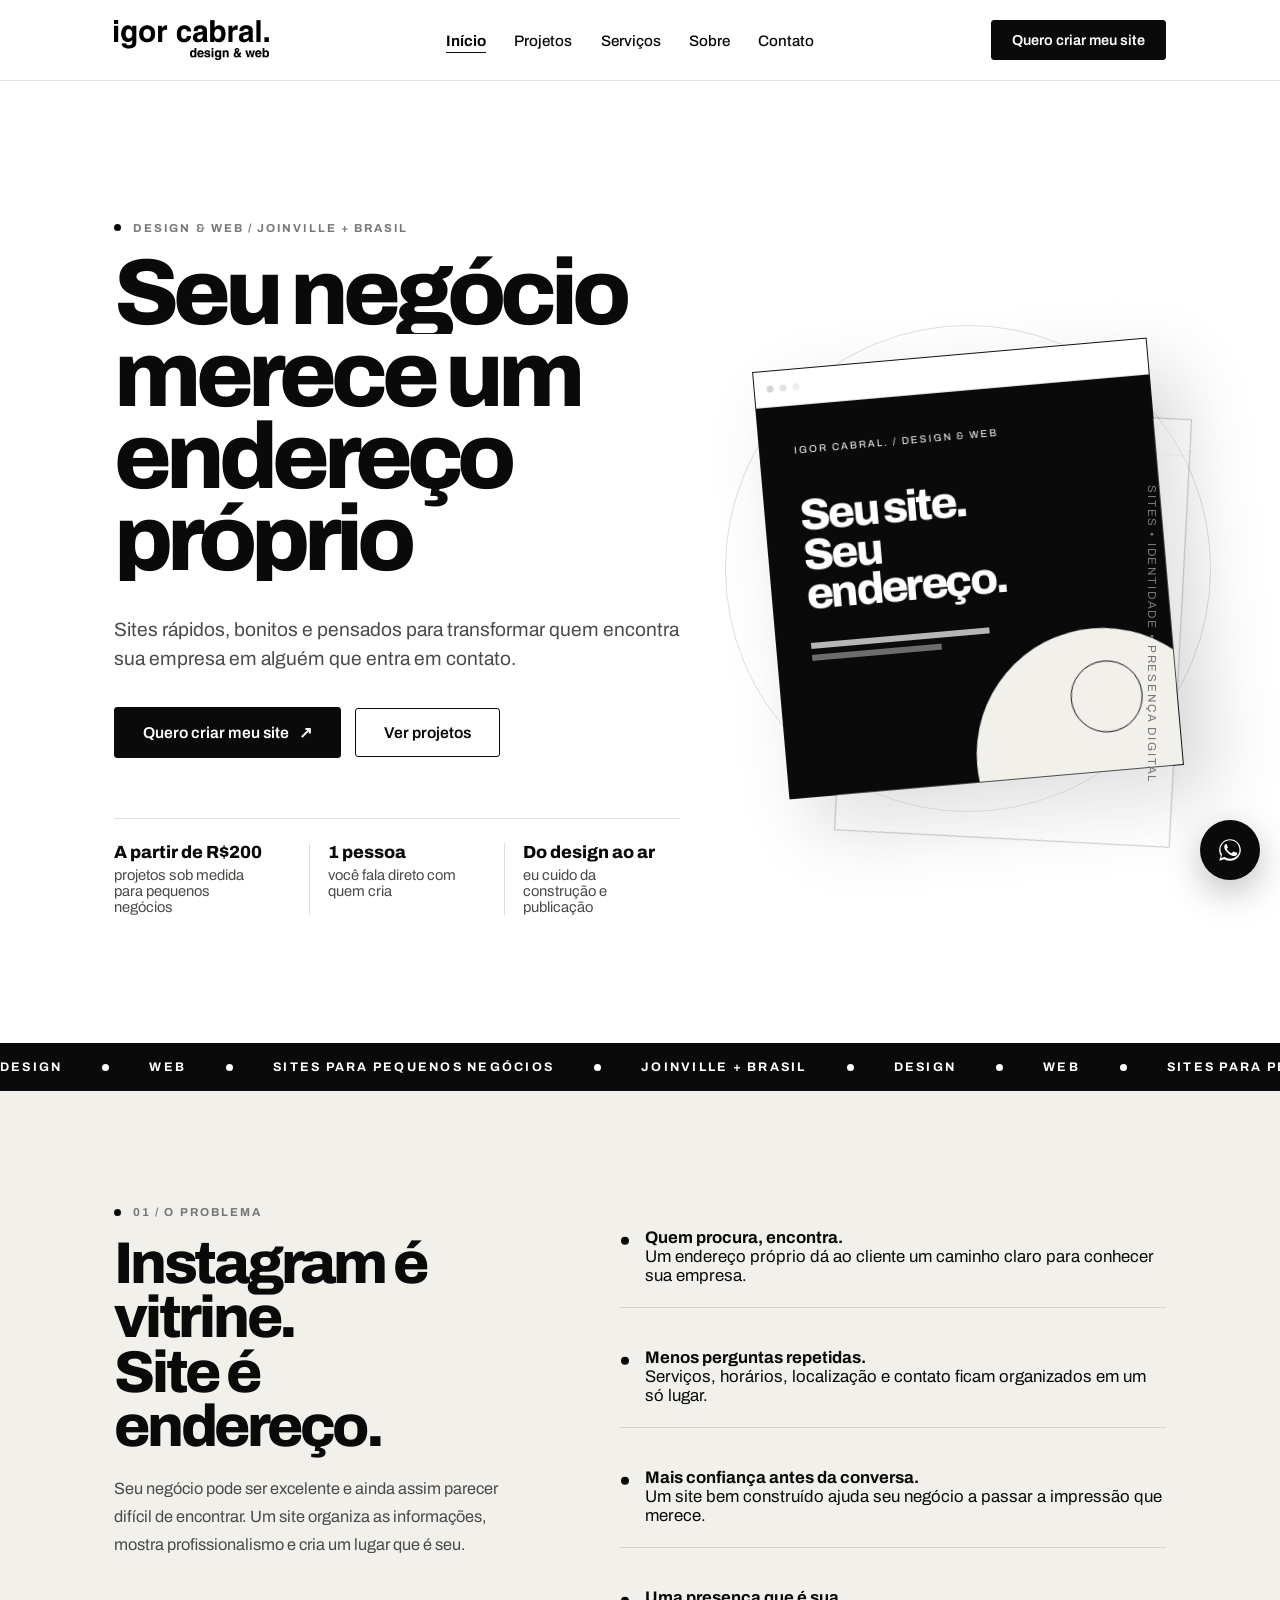
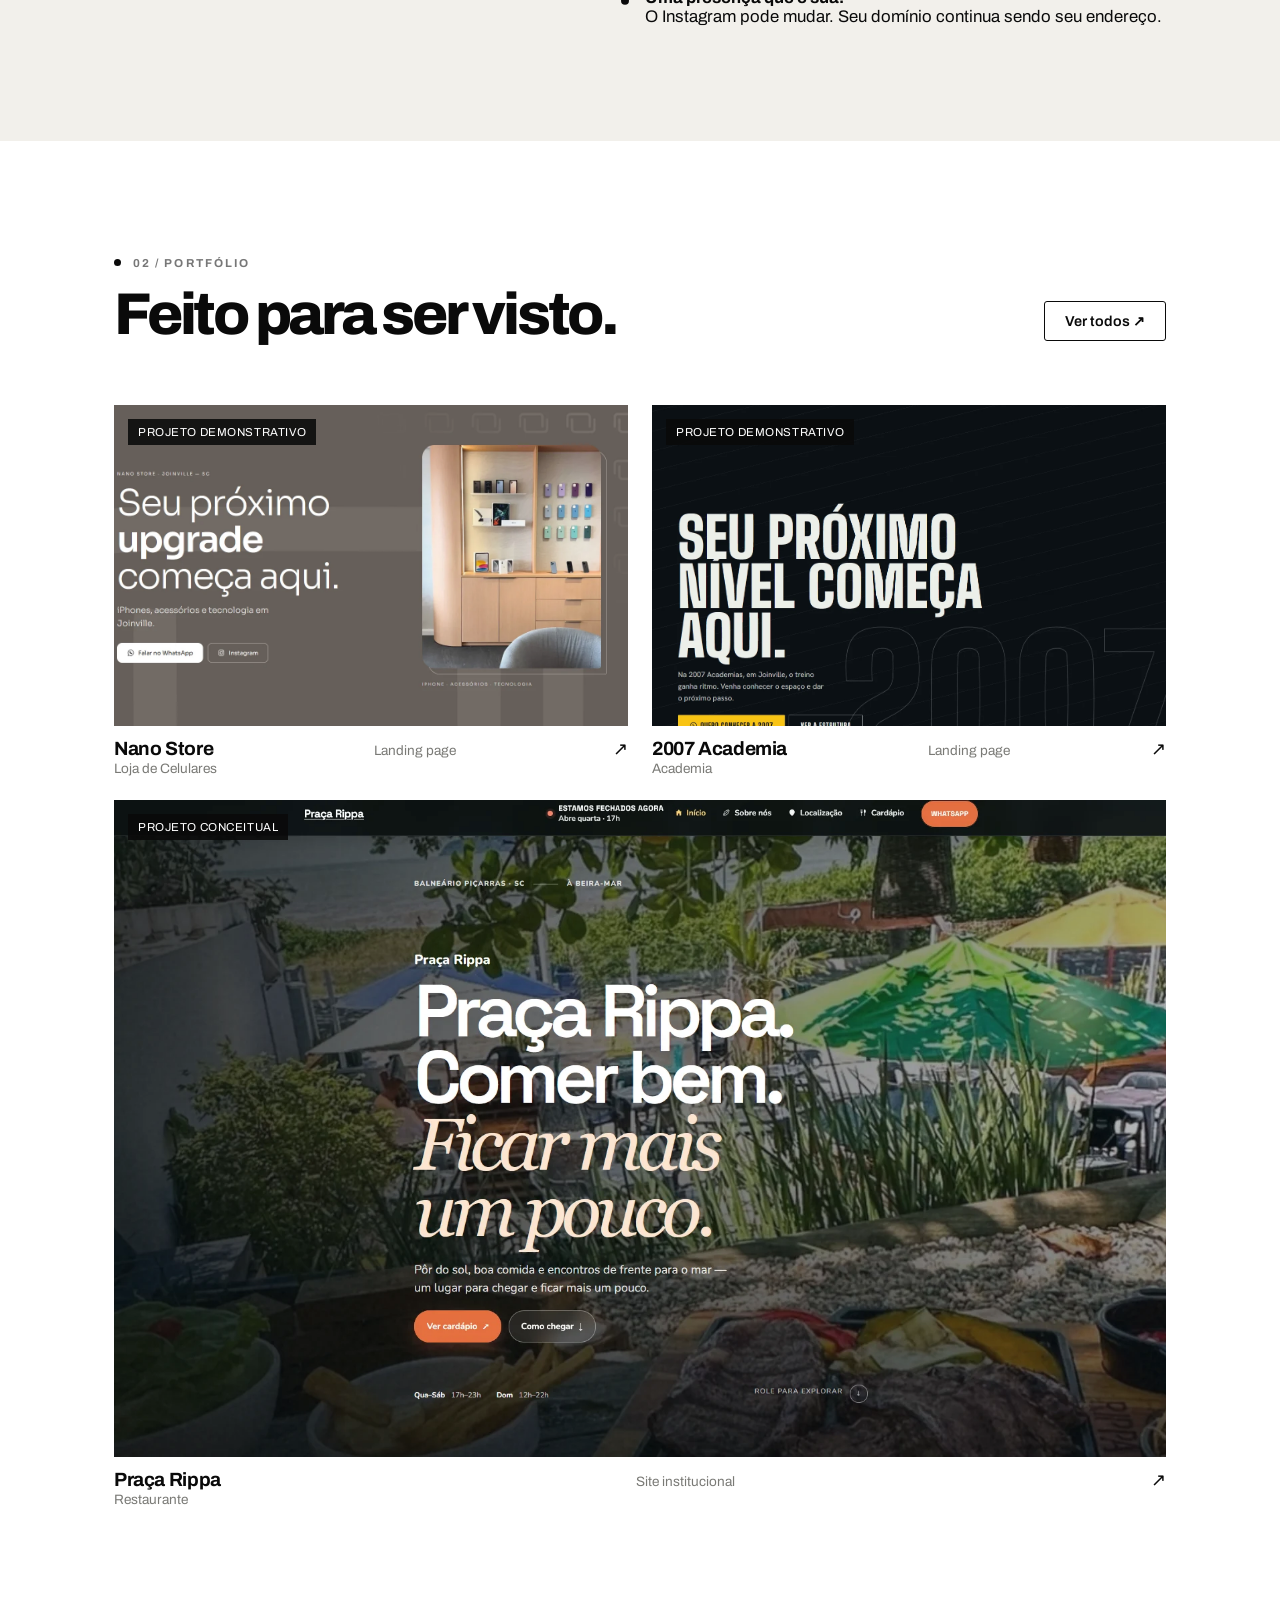
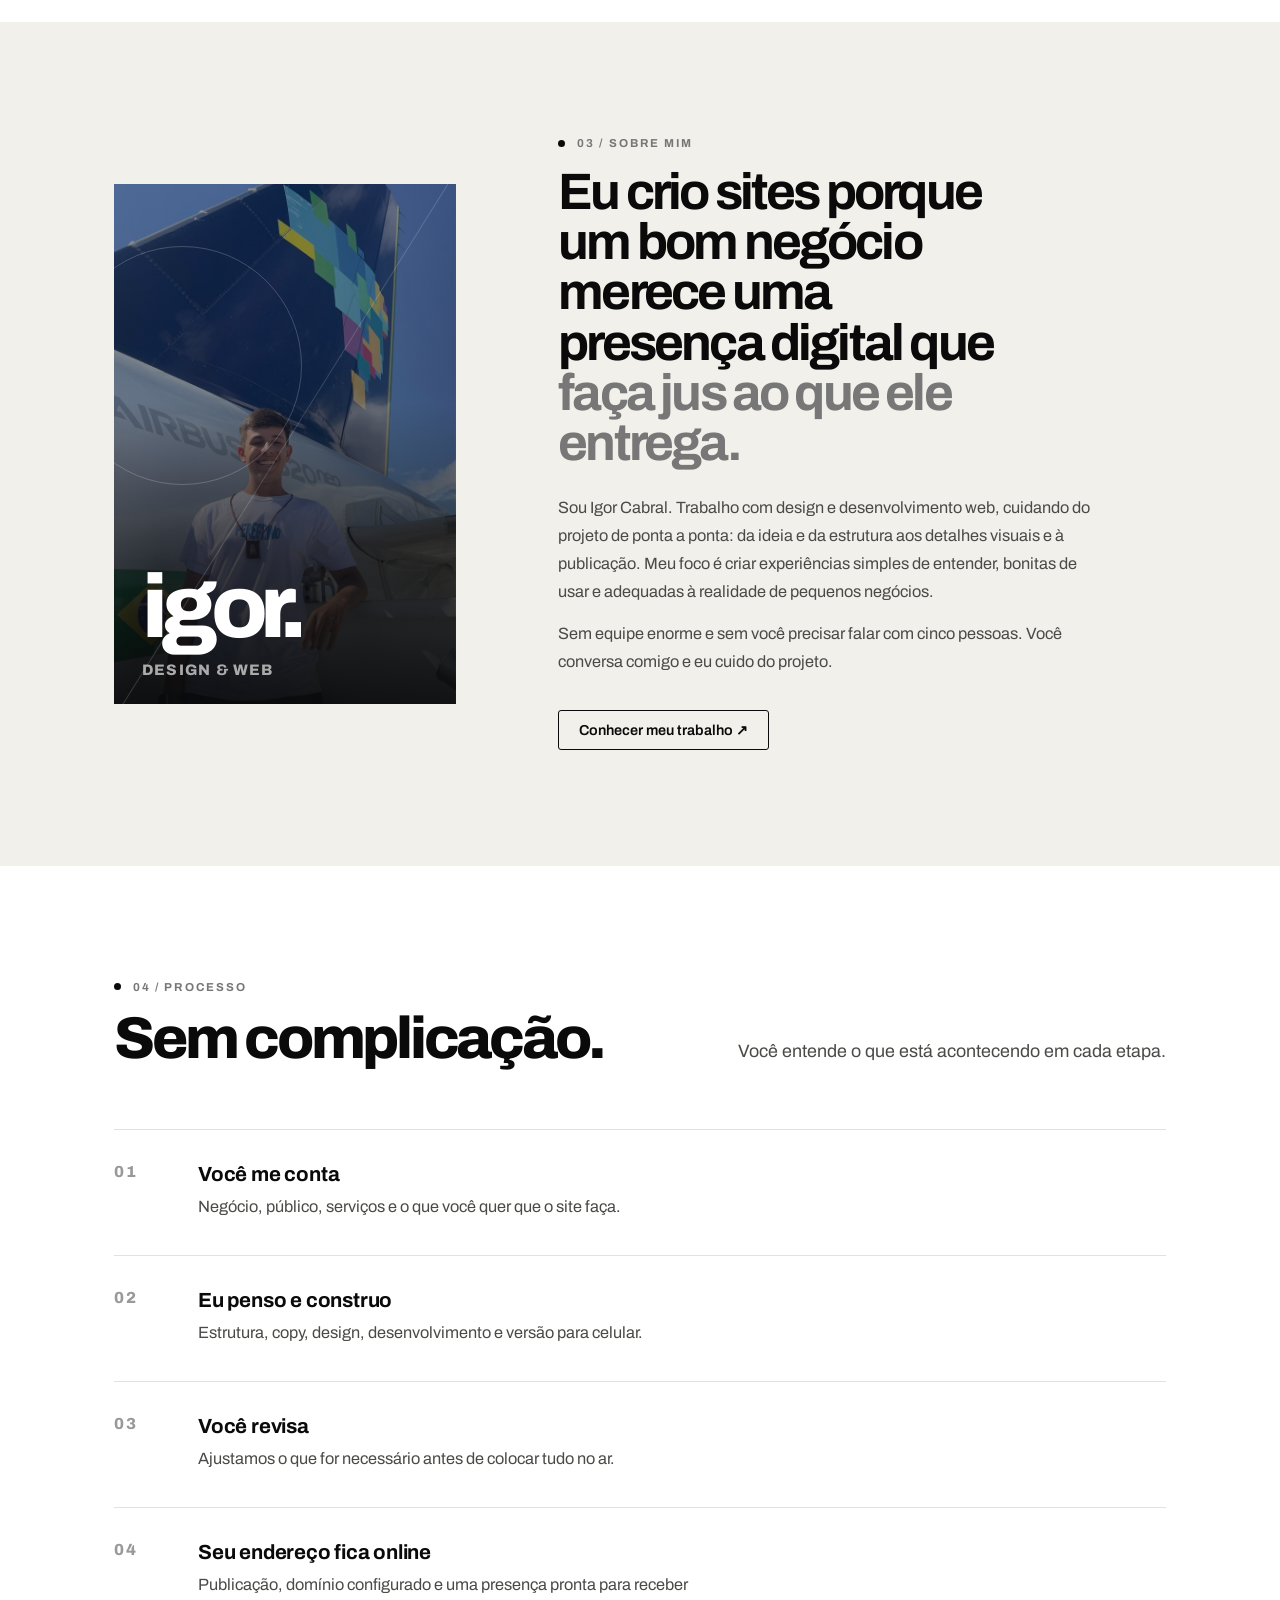
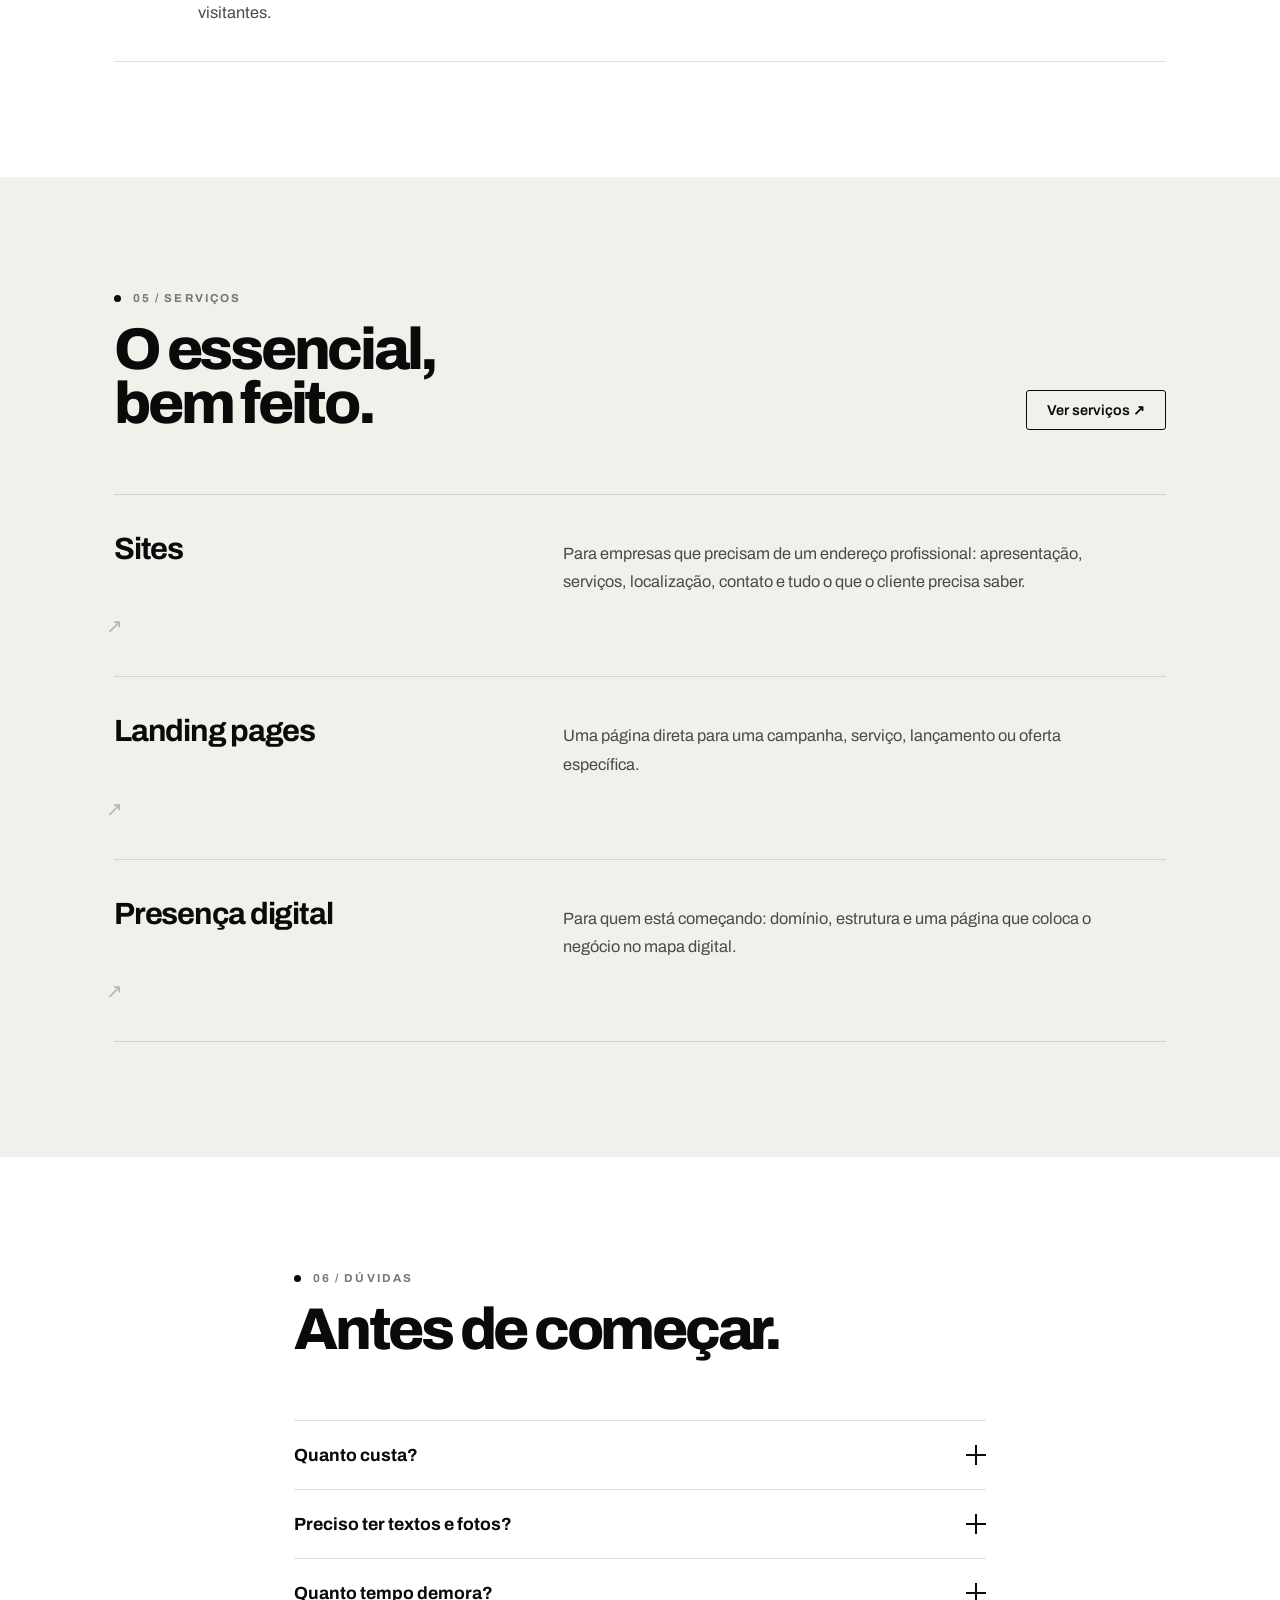
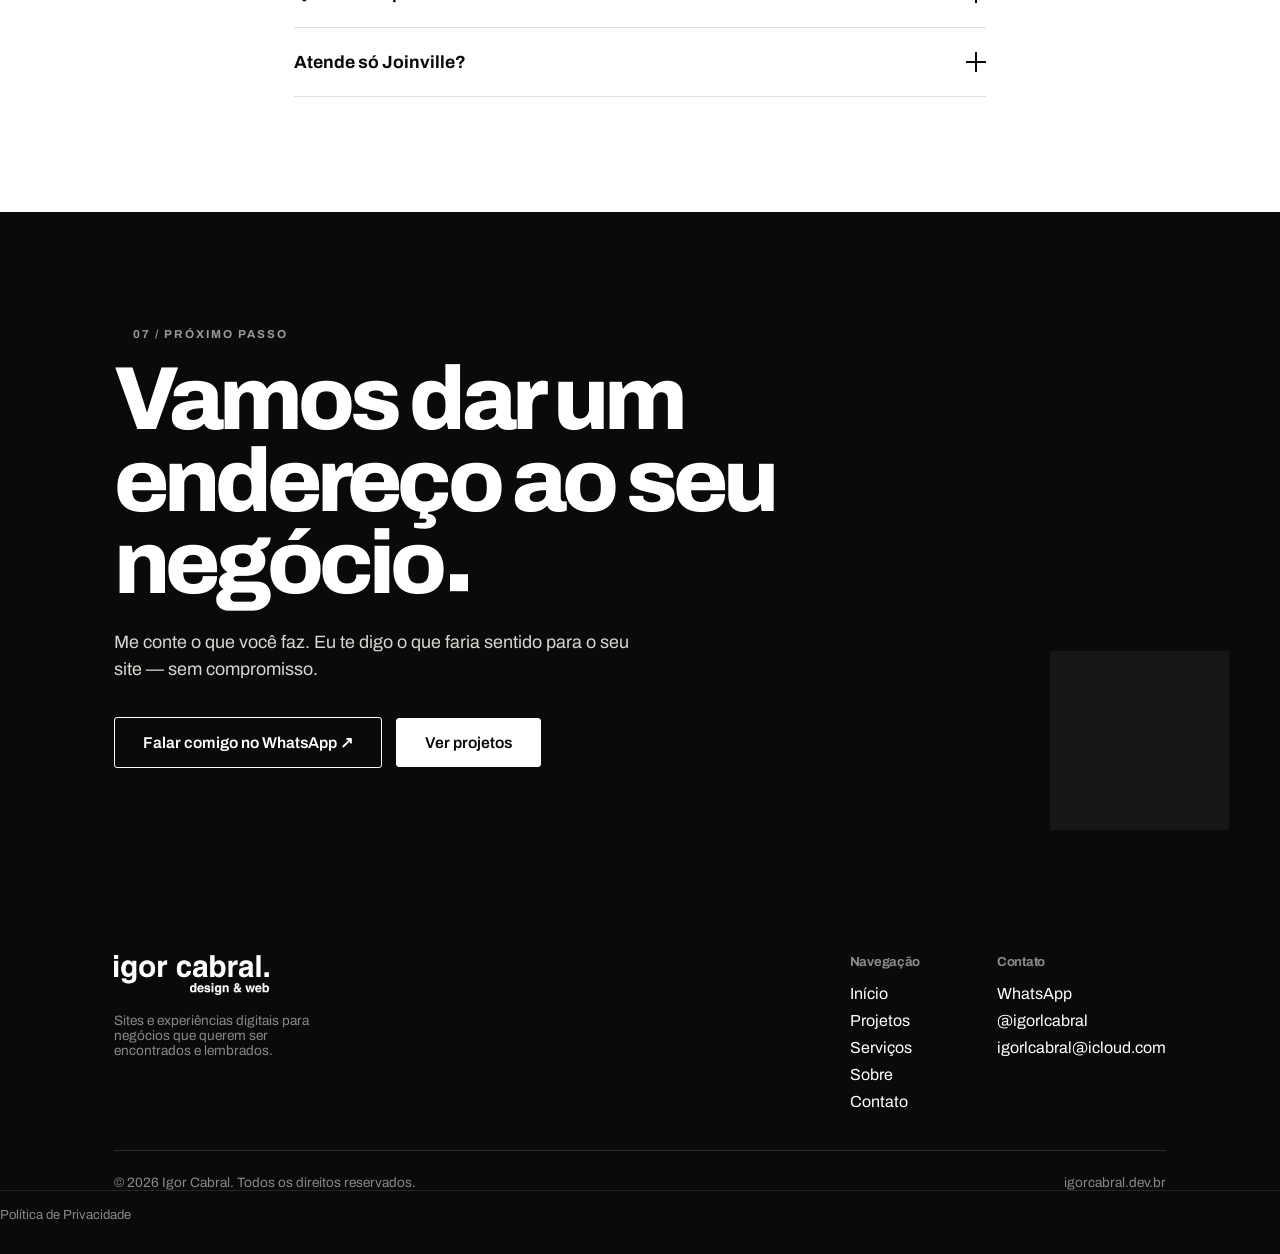
==== commit 781fb4be: "Update index.html" ====
--- a/index.html
+++ b/index.html
@@ -1,15 +1,42 @@
 <!DOCTYPE html>
 <html lang="pt-BR">
 <head>
-<meta charset="UTF-8">
-<meta name="google-site-verification" content="pKDKpzc3sQGzT0N_OAWAz1zC0AeO77AsBuV-qrO17hw"><meta name="viewport" content="width=device-width, initial-scale=1.0">
-<title>Criação de Sites em Joinville | Igor Cabral</title>
-<meta name="description" content="Criação de sites profissionais para pequenas empresas em Joinville. Sites rápidos, responsivos e preparados para SEO e Google.">
-<link rel="canonical" href="https://igorcabral.dev.br/">
-<meta property="og:site_name" content="igor cabral. design & web">
-<meta property="og:type" content="website"><meta property="og:title" content="igor cabral. — design & web"><meta property="og:description" content="Um site profissional para o seu negócio existir na internet de verdade."><meta property="og:image" content="https://igorcabral.dev.br/public/images/system/og-image.svg"><meta property="og:url" content="https://igorcabral.dev.br/"><meta property="og:locale" content="pt_BR"><meta name="twitter:card" content="summary_large_image">
-<meta name="theme-color" content="#0a0a0a"><link rel="manifest" href="site.webmanifest"><link rel="icon" href="public/images/system/favicon.svg"><link rel="stylesheet" href="css/style.css?v=20261007">
-<script type="application/ld+json">
+    <meta charset="UTF-8">
+
+    <meta name="google-site-verification" content="pKDKpzc3sQGzT0N_OAWAz1zC0AeO77AsBuV-qrO17hw">
+
+    <meta name="viewport" content="width=device-width, initial-scale=1.0">
+
+    <title>Criação de Sites em Joinville | Igor Cabral</title>
+
+    <meta name="description" content="Criação de sites profissionais para pequenas empresas em Joinville. Sites rápidos, responsivos e preparados para SEO e Google.">
+
+    <link rel="canonical" href="https://igorcabral.dev.br/">
+
+    <!-- Open Graph / Compartilhamento -->
+    <meta property="og:site_name" content="igor cabral. design & web">
+    <meta property="og:type" content="website">
+    <meta property="og:title" content="igor cabral. — design & web">
+    <meta property="og:description" content="Um site profissional para o seu negócio existir na internet de verdade.">
+    <meta property="og:image" content="https://igorcabral.dev.br/public/images/system/og-image.png">
+    <meta property="og:image:width" content="1200">
+    <meta property="og:image:height" content="630">
+    <meta property="og:image:type" content="image/png">
+    <meta property="og:url" content="https://igorcabral.dev.br/">
+    <meta property="og:locale" content="pt_BR">
+
+    <!-- Twitter / X -->
+    <meta name="twitter:card" content="summary_large_image">
+    <meta name="twitter:image" content="https://igorcabral.dev.br/public/images/system/og-image.png">
+
+    <!-- Configurações do site -->
+    <meta name="theme-color" content="#0a0a0a">
+
+    <link rel="manifest" href="site.webmanifest">
+    <link rel="icon" href="public/images/system/favicon.svg">
+    <link rel="stylesheet" href="css/style.css?v=20261008">
+
+    <script type="application/ld+json">
 {
   "@context": "https://schema.org",
   "@type": "ProfessionalService",
--- a/css/style.css
+++ b/css/style.css
@@ -1,3 +1,4 @@
+/* versão 2026-10-08 */
 /* ============================================================
    igor cabral. design & web — design system
    Preto + branco. Tipografia como identidade. O ponto como motivo.
@@ -860,2387 +861,27 @@
     right: var(--gutter);
   }
 }
-/* ============================================================
-   igor cabral. design & web — design system
-   Preto + branco. Tipografia como identidade. O ponto como motivo.
-   ============================================================ */
-
-@import url('https://fonts.googleapis.com/css2?family=Archivo:ital,wght@0,400;0,500;0,600;0,700;0,800;0,900;1,400&display=swap');
-
-:root{
-  --black: #0a0a0a;
-  --white: #ffffff;
-  --paper: #f4f3f0;
-  --gray-700: #4a4a47;
-  --gray-500: #7a7a76;
-  --gray-300: #d8d6d0;
-  --line: rgba(10,10,10,0.12);
-  --line-strong: rgba(10,10,10,0.85);
-
-  --font: 'Archivo', 'Helvetica Neue', Arial, sans-serif;
-
-  --container: 1180px;
-  --gutter: clamp(20px, 5vw, 64px);
-
-  --radius: 3px;
-
-  --ease: cubic-bezier(.22,.61,.36,1);
-  --dur-s: .25s;
-  --dur-m: .5s;
-  --dur-l: .9s;
-}
-
-*, *::before, *::after{ box-sizing: border-box; }
-html{ scroll-behavior: smooth; }
-@media (prefers-reduced-motion: reduce){
-  html{ scroll-behavior: auto; }
-}
-
-body{
-  margin: 0;
-  font-family: var(--font);
-  background: var(--white);
-  color: var(--black);
-  -webkit-font-smoothing: antialiased;
-  text-rendering: optimizeLegibility;
-  overflow-x: hidden;
-}
-
-[hidden]{ display: none !important; }
-img{ max-width: 100%; display: block; }
-a{ color: inherit; text-decoration: none; }
-ul{ margin: 0; padding: 0; list-style: none; }
-button{ font-family: inherit; }
-
-::selection{ background: var(--black); color: var(--white); }
-
-.wrap{
-  max-width: var(--container);
-  margin: 0 auto;
-  padding-left: var(--gutter);
-  padding-right: var(--gutter);
-}
-
-/* ---------- Focus states ---------- */
-a:focus-visible, button:focus-visible, input:focus-visible, textarea:focus-visible{
-  outline: 2px solid var(--black);
-  outline-offset: 3px;
-}
-
-/* ---------- Type scale ---------- */
-h1, h2, h3, h4{
-  margin: 0;
-  font-weight: 800;
-  letter-spacing: -0.02em;
-  line-height: 1.02;
-}
-.display{
-  font-size: clamp(2.6rem, 5.4vw + 0.6rem, 5.4rem);
-  font-weight: 800;
-  line-height: 0.98;
-  letter-spacing: -0.025em;
-}
-.h2{ font-size: clamp(1.9rem, 3.2vw, 2.75rem); font-weight: 800; }
-.h3{ font-size: clamp(1.25rem, 1.6vw, 1.5rem); font-weight: 700; letter-spacing: -0.01em; }
-p{ margin: 0; }
-.lede{ font-size: clamp(1.05rem, 1.4vw, 1.3rem); line-height: 1.55; color: var(--gray-700); font-weight: 400; max-width: 46ch; }
-.body{ font-size: 1rem; line-height: 1.7; color: var(--gray-700); max-width: 60ch; }
-.small{ font-size: 0.85rem; color: var(--gray-500); }
-
-/* the mark: a solid dot referencing "cabral." in the wordmark */
-.dot{
-  display: inline-block;
-  width: 0.16em;
-  height: 0.16em;
-  border-radius: 50%;
-  background: currentColor;
-  margin-left: 0.06em;
-  vertical-align: baseline;
-  transform: translateY(-0.02em);
-}
-.dot--lg{ width: 0.5em; height: 0.5em; }
-
-/* ---------- Buttons ---------- */
-.btn{
-  display: inline-flex;
-  align-items: center;
-  gap: 10px;
-  padding: 15px 28px;
-  border: 1px solid var(--black);
-  border-radius: var(--radius);
-  font-weight: 600;
-  font-size: 0.98rem;
-  background: var(--black);
-  color: var(--white);
-  transition: background var(--dur-s) var(--ease), color var(--dur-s) var(--ease), border-color var(--dur-s) var(--ease);
-  cursor: pointer;
-  white-space: nowrap;
-}
-.btn:hover{ background: var(--white); color: var(--black); }
-.btn--ghost{ background: transparent; color: var(--black); }
-.btn--ghost:hover{ background: var(--black); color: var(--white); }
-.btn--sm{ padding: 11px 20px; font-size: 0.9rem; }
-
-/* ---------- Nav ---------- */
-.site-header{
-  position: sticky;
-  top: 0;
-  z-index: 100;
-  background: rgba(255,255,255,0.88);
-  backdrop-filter: saturate(140%) blur(10px);
-  border-bottom: 1px solid var(--line);
-}
-.nav{
-  display: flex;
-  align-items: center;
-  justify-content: space-between;
-  padding-top: 20px;
-  padding-bottom: 20px;
-}
-.wordmark{
-  font-weight: 800;
-  font-size: 1.05rem;
-  letter-spacing: -0.01em;
-  line-height: 1;
-}
-.wordmark span{ display:block; font-weight: 500; font-size: 0.62em; color: var(--gray-500); margin-top: 2px; }
-
-.nav-links{
-  display: flex;
-  align-items: center;
-  gap: clamp(18px, 2.2vw, 36px);
-}
-.nav-links a{
-  font-weight: 500;
-  font-size: 0.95rem;
-  position: relative;
-  padding: 4px 0;
-}
-.nav-links a::after{
-  content: '';
-  position: absolute;
-  left: 0; right: 100%;
-  bottom: 0;
-  height: 1px;
-  background: var(--black);
-  transition: right var(--dur-s) var(--ease);
-}
-.nav-links a:hover::after,
-.nav-links a[aria-current="page"]::after{ right: 0; }
-.nav-links a[aria-current="page"]{ font-weight: 700; }
-
-.nav-cta{ display: flex; align-items: center; gap: 18px; }
-
-.nav-toggle{
-  display: none;
-  width: 32px; height: 24px;
-  background: none; border: none; padding: 0;
-  position: relative;
-  cursor: pointer;
-}
-.nav-toggle span, .nav-toggle span::before, .nav-toggle span::after{
-  content: '';
-  position: absolute;
-  left: 0; right: 0;
-  height: 2px;
-  background: var(--black);
-  transition: transform var(--dur-s) var(--ease), opacity var(--dur-s) var(--ease);
-}
-.nav-toggle span{ top: 11px; }
-.nav-toggle span::before{ top: -8px; }
-.nav-toggle span::after{ top: 8px; }
-.nav-toggle[aria-expanded="true"] span{ background: transparent; }
-.nav-toggle[aria-expanded="true"] span::before{ transform: translateY(8px) rotate(45deg); }
-.nav-toggle[aria-expanded="true"] span::after{ transform: translateY(-8px) rotate(-45deg); }
-
+
+/* Menu mobile à prova de navegador: no celular o cabeçalho é "fixed" (e não "sticky"),
+   então o menu, que também é fixed, sempre abre em relação à tela, onde a pessoa está. */
 @media (max-width: 860px){
-  .nav-toggle{ display: block; }
+  :root{ --hdr: 80.02px; }
+  html{ scroll-padding-top: var(--hdr); }
+  body{ padding-top: var(--hdr); }
+  .site-header{
+    position: fixed;
+    top: 0;
+    left: 0;
+    right: 0;
+    -webkit-backdrop-filter: none;
+    backdrop-filter: none;
+  }
   .nav-links{
-    position: fixed;
-    inset: 73px 0 0 0;
-    background: var(--white);
-    flex-direction: column;
-    align-items: flex-start;
-    padding: 32px var(--gutter);
-    gap: 26px;
-    transform: translateX(100%);
-    transition: transform var(--dur-m) var(--ease);
-  }
-  .nav-links.is-open{ transform: translateX(0); }
-  .nav-links a{ font-size: 1.5rem; font-weight: 700; }
-  .nav-cta .btn--sm{ display: none; }
-}
-
-/* ---------- Sections ---------- */
-section{ padding: clamp(56px, 9vw, 120px) 0; }
-.section--paper{ background: var(--paper); }
-.section-head{
-  display: flex;
-  align-items: flex-end;
-  justify-content: space-between;
-  gap: 32px;
-  margin-bottom: clamp(32px, 5vw, 64px);
-  flex-wrap: wrap;
-}
-.hr{ border: none; border-top: 1px solid var(--line); margin: 0; }
-
-/* ---------- Hero ---------- */
-.hero{
-  padding-top: clamp(56px, 10vw, 110px);
-  padding-bottom: clamp(56px, 8vw, 96px);
-}
-.hero-grid{
-  display: grid;
-  grid-template-columns: 1fr;
-  gap: 40px;
-}
-.hero h1{
-  max-width: 15ch;
-}
-.hero-line{ display:block; overflow: hidden; }
-.hero-line > span{
-  display: block;
-  transform: translateY(110%);
-  opacity: 0;
-}
-.js .hero-line > span{ animation: line-up var(--dur-l) var(--ease) forwards; }
-.hero-line:nth-child(1) > span{ animation-delay: .05s; }
-.hero-line:nth-child(2) > span{ animation-delay: .18s; }
-.hero-line:nth-child(3) > span{ animation-delay: .31s; }
-@keyframes line-up{ to{ transform: translateY(0); opacity: 1; } }
-
-.hero-dot{
-  width: 14px; height: 14px; border-radius: 50%; background: var(--black);
-  opacity: 0; transform: scale(0);
-}
-.js .hero-dot{ animation: dot-pop .5s var(--ease) forwards; animation-delay: .78s; }
-@keyframes dot-pop{ to{ opacity: 1; transform: scale(1); } }
-
-@media (prefers-reduced-motion: reduce){
-  .hero-line > span{ transform: none; opacity: 1; animation: none; }
-  .hero-dot{ opacity: 1; transform: scale(1); animation: none; }
-}
-
-.hero-foot{
-  display: flex;
-  align-items: center;
-  gap: 28px;
-  margin-top: 44px;
-  flex-wrap: wrap;
-}
-.hero-foot .lede{ margin: 0; }
-
-.hero-meta{
-  display: flex;
-  gap: clamp(28px, 4vw, 64px);
-  margin-top: clamp(48px, 7vw, 88px);
-  padding-top: 28px;
-  border-top: 1px solid var(--line);
-  flex-wrap: wrap;
-}
-.hero-meta li{ font-size: 0.92rem; color: var(--gray-700); }
-.hero-meta li b{ display:block; font-size: 1.6rem; font-weight: 800; color: var(--black); }
-
-/* ---------- Reveal on scroll (single subtle utility, not per-card) ---------- */
-.reveal{ opacity: 0; transform: translateY(18px); transition: opacity .7s var(--ease), transform .7s var(--ease); }
-.reveal.is-visible{ opacity: 1; transform: translateY(0); }
-@media (prefers-reduced-motion: reduce){
-  .reveal{ opacity: 1; transform: none; transition: none; }
-}
-
-/* ---------- Problema / lista com pontos ---------- */
-.dot-list{ display: flex; flex-direction: column; gap: 18px; }
-.dot-list li{
-  display: flex;
-  gap: 16px;
-  align-items: flex-start;
-  font-size: 1.05rem;
-  color: var(--black);
-  padding-bottom: 18px;
-  border-bottom: 1px solid var(--line);
-}
-.dot-list li:last-child{ border-bottom: none; padding-bottom: 0; }
-.dot-list .dot{ margin-top: 0.55em; width: 7px; height: 7px; flex: none; }
-
-.split{
-  display: grid;
-  grid-template-columns: 1fr;
-  gap: clamp(32px, 6vw, 80px);
-}
-@media (min-width: 900px){
-  .split{ grid-template-columns: 0.85fr 1.15fr; align-items: start; }
-  .split--rev{ grid-template-columns: 1.15fr 0.85fr; }
-}
-
-/* ---------- Benefícios grid ---------- */
-.benefits{
-  display: grid;
-  grid-template-columns: repeat(auto-fit, minmax(240px, 1fr));
-  gap: 1px;
-  background: var(--line);
-  border: 1px solid var(--line);
-}
-.benefit{
-  background: var(--white);
-  padding: clamp(28px, 3vw, 40px) clamp(24px, 3vw, 32px);
-}
-.benefit .num{ font-size: 0.85rem; color: var(--gray-500); font-weight: 600; }
-.benefit h3{ margin-top: 14px; margin-bottom: 10px; }
-
-/* ---------- Como funciona (sequência real -> numeração ok) ---------- */
-.steps{ display: flex; flex-direction: column; }
-.step{
-  display: grid;
-  grid-template-columns: 64px 1fr;
-  gap: 20px;
-  padding: 30px 0;
-  border-top: 1px solid var(--line);
-}
-.step:last-child{ border-bottom: 1px solid var(--line); }
-.step .num{ font-size: 1.6rem; font-weight: 800; color: var(--gray-300); line-height: 1; }
-.step h3{ margin-bottom: 8px; }
-
-/* ---------- Projetos grid ---------- */
-.project-grid{
-  display: grid;
-  grid-template-columns: repeat(auto-fit, minmax(300px, 1fr));
-  gap: clamp(28px, 3vw, 44px);
-}
-.project-card{ display: block; }
-.project-card .frame{
-  position: relative;
-  aspect-ratio: 4/3;
-  background: var(--paper);
-  border: 1px solid var(--line);
-  overflow: hidden;
-}
-.project-card .frame img{ width: 100%; height: 100%; object-fit: cover; transition: transform var(--dur-m) var(--ease); }
-.project-card:hover .frame img{ transform: scale(1.045); }
-.placeholder-cover{
-  width: 100%; height: 100%;
-  display: flex; align-items: center; justify-content: center;
-  flex-direction: column;
-  gap: 8px;
-  color: var(--gray-500);
-}
-.placeholder-cover svg{ width: 30%; opacity: .5; }
-.project-card .meta{
-  display: flex;
-  justify-content: space-between;
-  align-items: baseline;
-  margin-top: 16px;
-  gap: 12px;
-}
-.project-card .meta h3{ font-weight: 700; font-size: 1.15rem; }
-.project-card .meta span{ font-size: 0.85rem; color: var(--gray-500); white-space: nowrap; }
-
-/* ---------- Serviços ---------- */
-.service-list{ display: flex; flex-direction: column; }
-.service{
-  display: grid;
-  grid-template-columns: 1fr;
-  gap: 18px;
-  padding: clamp(28px, 4vw, 44px) 0;
-  border-top: 1px solid var(--line);
-}
-.service:last-child{ border-bottom: 1px solid var(--line); }
-@media (min-width: 760px){
-  .service{ grid-template-columns: 1fr 1.4fr; align-items: baseline; }
-}
-
-/* ---------- FAQ ---------- */
-.faq-item{ border-top: 1px solid var(--line); }
-.faq-item:last-child{ border-bottom: 1px solid var(--line); }
-.faq-q{
-  width: 100%;
-  display: flex;
-  align-items: center;
-  justify-content: space-between;
-  gap: 20px;
-  background: none;
-  border: none;
-  text-align: left;
-  padding: 24px 0;
-  font-size: 1.1rem;
-  font-weight: 700;
-  cursor: pointer;
-  color: var(--black);
-}
-.faq-q .plus{
-  flex: none;
-  width: 20px; height: 20px;
-  position: relative;
-}
-.faq-q .plus::before, .faq-q .plus::after{
-  content: '';
-  position: absolute;
-  background: var(--black);
-  transition: transform var(--dur-s) var(--ease);
-}
-.faq-q .plus::before{ left: 0; top: 9px; width: 20px; height: 2px; }
-.faq-q .plus::after{ left: 9px; top: 0; width: 2px; height: 20px; }
-.faq-item[data-open="true"] .plus::after{ transform: rotate(90deg); }
-.faq-a{
-  max-height: 0;
-  overflow: hidden;
-  transition: max-height var(--dur-m) var(--ease);
-}
-.faq-a p{ padding-bottom: 26px; }
-
-/* ---------- CTA final ---------- */
-.cta-final{
-  background: var(--black);
-  color: var(--white);
-}
-.cta-final .lede{ color: var(--gray-300); }
-.cta-final .btn{ background: var(--white); color: var(--black); border-color: var(--white); }
-.cta-final .btn:hover{ background: transparent; color: var(--white); }
-.cta-final .btn--ghost{ color: var(--white); border-color: rgba(255,255,255,.4); }
-.cta-final .btn--ghost:hover{ background: var(--white); color: var(--black); }
-
-/* ---------- Footer ---------- */
-.site-footer{ padding: clamp(48px, 6vw, 72px) 0 32px; border-top: 1px solid var(--line); }
-.footer-top{
-  display: flex;
-  justify-content: space-between;
-  gap: 40px;
-  flex-wrap: wrap;
-  padding-bottom: 40px;
-}
-.footer-cols{ display: flex; gap: clamp(40px, 6vw, 88px); flex-wrap: wrap; }
-.footer-col h4{ font-size: 0.82rem; font-weight: 700; margin-bottom: 16px; color: var(--gray-500); }
-.footer-col ul{ display: flex; flex-direction: column; gap: 10px; }
-.footer-col a:hover{ text-decoration: underline; }
-.footer-bottom{
-  display: flex;
-  justify-content: space-between;
-  gap: 16px;
-  flex-wrap: wrap;
-  padding-top: 24px;
-  border-top: 1px solid var(--line);
-  color: var(--gray-500);
-  font-size: 0.85rem;
-}
-
-/* ---------- WhatsApp floating button ---------- */
-.wa-float{
-  position: fixed;
-  right: 20px;
-  bottom: 20px;
-  z-index: 90;
-  width: 56px; height: 56px;
-  border-radius: 50%;
-  background: var(--black);
-  color: var(--white);
-  display: flex;
-  align-items: center;
-  justify-content: center;
-  box-shadow: 0 6px 20px rgba(0,0,0,.25);
-  transition: transform var(--dur-s) var(--ease);
-}
-.wa-float:hover{ transform: scale(1.06); }
-.wa-float svg{ width: 26px; height: 26px; }
-
-/* ---------- Page hero (páginas internas) ---------- */
-.page-hero{ padding-top: clamp(48px, 8vw, 84px); padding-bottom: clamp(36px, 5vw, 56px); }
-.page-hero .eyebrow-line{ display:flex; align-items:center; gap:10px; margin-bottom: 18px; color: var(--gray-500); font-size: .9rem; font-weight: 600; }
-.breadcrumb a:hover{ text-decoration: underline; }
-
-/* ---------- Contato ---------- */
-.contact-card{
-  border: 1px solid var(--line);
-  padding: clamp(32px, 5vw, 56px);
-  display: flex;
-  flex-direction: column;
-  gap: 28px;
-  align-items: flex-start;
-}
-.contact-links{ display:flex; flex-direction: column; gap: 14px; }
-.contact-links a{ font-size: 1.05rem; font-weight: 600; }
-.contact-links a:hover{ text-decoration: underline; }
-
-/* ---------- Form (opcional simples) ---------- */
-.field{ display:flex; flex-direction:column; gap:8px; margin-bottom: 20px; }
-.field label{ font-size: 0.85rem; font-weight: 600; }
-.field input, .field textarea{
-  border: 1px solid var(--line-strong);
-  border-radius: var(--radius);
-  padding: 13px 14px;
-  font-family: inherit;
-  font-size: 1rem;
-  background: var(--white);
-}
-.field textarea{ min-height: 120px; resize: vertical; }
-
-/* ---------- Utility ---------- */
-.mt-0{ margin-top:0; }
-.center-note{ text-align:center; color: var(--gray-500); font-size: .9rem; padding: 40px 0; }
-
-/* ============================================================
-   v2 — direção de arte / motion / editorial portfolio
-   ============================================================ */
-:root{
-  --ink:#0a0a0a; --paper:#f2f0eb; --muted:#666661; --hair:rgba(10,10,10,.13);
-  --ease-out:cubic-bezier(.16,1,.3,1);
-}
-body{background:#fff}
-body::before{content:"";position:fixed;inset:0 0 auto 0;height:3px;background:#0a0a0a;transform:scaleX(var(--scroll,0));transform-origin:left;z-index:9999;pointer-events:none}
-.site-header{background:rgba(255,255,255,.78);backdrop-filter:blur(18px) saturate(130%);}
-.wordmark{font-size:1.08rem;letter-spacing:-.04em}
-.wordmark span{letter-spacing:-.01em}
-.nav{min-height:76px}
-.btn{position:relative;overflow:hidden;isolation:isolate;transition:transform .35s var(--ease-out),background .35s var(--ease-out),color .35s var(--ease-out),border-color .35s var(--ease-out);}
-.btn::before{content:"";position:absolute;inset:0;background:#fff;transform:scaleY(0);transform-origin:bottom;transition:transform .38s var(--ease-out);z-index:-1}
-.btn:hover{transform:translateY(-2px)}
-.btn:hover::before{transform:scaleY(1)}
-.btn:not(.btn--ghost){color:#fff;background:#0a0a0a}
-.btn:not(.btn--ghost):hover{color:#0a0a0a;background:#fff}
-.btn--ghost{background:transparent;color:#0a0a0a}
-.btn--ghost::before{background:#0a0a0a}
-.btn--ghost:hover{color:#fff;background:#0a0a0a}
-.hero{padding-top:clamp(72px,11vw,150px);padding-bottom:clamp(70px,10vw,130px);position:relative;min-height:calc(100vh - 76px);display:flex;align-items:center;overflow:hidden}
-.hero-grid{grid-template-columns:minmax(0,1.03fr) minmax(300px,.72fr);align-items:center;gap:clamp(40px,7vw,100px)}
-.hero h1{max-width:12ch;font-size:clamp(3.3rem,7.3vw,7.7rem);letter-spacing:-.065em;line-height:.88}
-.hero .lede{font-size:clamp(1.05rem,1.5vw,1.32rem);max-width:54ch}
-.hero-foot{margin-top:34px;gap:14px}
-.hero-meta{margin-top:60px;padding-top:24px;gap:18px;display:grid;grid-template-columns:repeat(3,1fr)}
-.hero-meta li{padding-right:20px}.hero-meta li b{font-size:1.1rem;margin-bottom:5px}.hero-meta li+li{border-left:1px solid var(--hair);padding-left:18px}
-.hero-art{position:relative;min-height:500px;display:grid;place-items:center;perspective:1200px}
-.hero-orbit{position:absolute;width:min(38vw,500px);aspect-ratio:1;border:1px solid rgba(10,10,10,.13);border-radius:50%;animation:spin 24s linear infinite}
-.hero-orbit::before,.hero-orbit::after{content:"";position:absolute;width:9px;height:9px;border-radius:50%;background:#0a0a0a}
-.hero-orbit::before{left:15%;top:12%}.hero-orbit::after{right:9%;bottom:25%}
-.browser-stack{position:relative;width:min(100%,520px);transform:rotate(-5deg);transition:transform .8s var(--ease-out)}
-.hero:hover .browser-stack{transform:rotate(-2deg) translateY(-8px)}
-.browser{background:#fff;border:1px solid #111;box-shadow:26px 32px 70px rgba(0,0,0,.16);overflow:hidden}
-.browser.back{position:absolute;inset:60px -10px -60px 70px;transform:rotate(8deg);opacity:.24;box-shadow:none}
-.browser-bar{height:36px;border-bottom:1px solid #ddd;display:flex;align-items:center;gap:6px;padding:0 12px}.browser-bar i{width:7px;height:7px;border-radius:50%;background:#111;opacity:.18}.browser-bar i:nth-child(2){opacity:.12}.browser-bar i:nth-child(3){opacity:.07}
-.browser-main{padding:34px 34px 38px;min-height:300px;background:#0a0a0a;position:relative;isolation:isolate}
-.browser-main::after{content:"";position:absolute;right:-12%;bottom:-28%;width:64%;aspect-ratio:1;border-radius:50%;background:#f2f0eb;z-index:-1}
-.browser-main .tiny{color:#fff;font-size:10px;letter-spacing:.2em}.browser-main h3{color:#fff;font-size:clamp(32px,3.7vw,44px);line-height:.9;letter-spacing:-.06em;margin:40px 0 28px;max-width:8ch}.browser-main .mock-lines{display:flex;gap:6px;flex-direction:column}.browser-main .mock-lines span{display:block;height:6px;background:#fff;width:55%;opacity:.7}.browser-main .mock-lines span:nth-child(2){width:40%;opacity:.4}.browser-main .mock-dot{width:72px;height:72px;border:1px solid #111;border-radius:50%;margin:25px 0 0 auto;background:#f2f0eb}
-.hero-stamp{position:absolute;bottom:7%;right:2%;font-size:.72rem;letter-spacing:.16em;text-transform:uppercase;writing-mode:vertical-rl;color:#777}
-.marquee{border-top:1px solid var(--hair);border-bottom:1px solid var(--hair);overflow:hidden;white-space:nowrap;background:#0a0a0a;color:#fff;display:block}
-.marquee-track{display:flex;width:max-content;min-width:100%;justify-content:flex-start;align-items:center;gap:40px;padding:16px 0;animation:marquee 28s linear infinite;font-size:.78rem;letter-spacing:.18em;text-transform:uppercase;will-change:transform}.marquee-group{display:flex;align-items:center;gap:40px;flex:0 0 auto}.marquee-track b{font-weight:700}.marquee-track .m-dot{flex:0 0 7px;width:7px;height:7px;border-radius:50%;background:#fff;align-self:center}
-@keyframes marquee{from{transform:translate3d(0,0,0)}to{transform:translate3d(-50%,0,0)}}@keyframes spin{to{transform:rotate(360deg)}}
-.section--paper{background:var(--paper)}
-section{position:relative}
-.eyebrow{display:flex;align-items:center;gap:12px;text-transform:uppercase;font-size:.72rem;letter-spacing:.18em;color:#777;font-weight:700;margin-bottom:18px}.eyebrow::before{content:"";width:7px;height:7px;background:#0a0a0a;border-radius:50%}
-.h2{font-size:clamp(2.2rem,4.6vw,4.5rem);letter-spacing:-.055em;line-height:.92}.body{font-size:1.02rem;line-height:1.72}.lede{line-height:1.52}
-.section-head{align-items:end}
-.split{gap:clamp(40px,8vw,120px)}
-.split .sticky-note{position:sticky;top:120px}
-.dot-list li{padding:22px 0;transition:padding-left .4s var(--ease-out)}.dot-list li:hover{padding-left:10px}.dot-list .dot{width:8px;height:8px}
-.benefits{background:var(--hair)}.benefit{min-height:260px;display:flex;flex-direction:column;justify-content:space-between;transition:transform .5s var(--ease-out),background .5s var(--ease-out)}.benefit:hover{transform:translateY(-5px);background:#fff}.benefit .num{font-size:2.5rem;letter-spacing:-.05em;color:#c6c3bb}
-.project-grid{grid-template-columns:repeat(12,1fr);gap:24px}.project-card{grid-column:span 6}.project-card:nth-child(3n){grid-column:span 12}.project-card .frame{aspect-ratio:16/10;background:#111;border:0}.project-card .frame img{object-fit:cover;filter:saturate(.9);transition:transform .8s var(--ease-out),filter .8s var(--ease-out)}.project-card:hover .frame img{transform:scale(1.035);filter:saturate(1)}.project-card .meta{margin-top:13px}.project-card .meta h3{font-size:1.2rem}.project-card .meta::after{content:"↗";font-size:1.1rem;transition:transform .35s var(--ease-out)}.project-card:hover .meta::after{transform:translate(4px,-4px)}
-.project-card .frame::after{content:"";position:absolute;inset:0;background:linear-gradient(120deg,transparent 30%,rgba(255,255,255,.13),transparent 65%);transform:translateX(-120%);transition:transform 1s var(--ease-out)}.project-card:hover .frame::after{transform:translateX(120%)}
-.service{padding:38px 0;transition:padding-left .45s var(--ease-out)}.service:hover{padding-left:14px}.service h3{font-size:clamp(1.7rem,2.4vw,2.5rem);letter-spacing:-.04em}
-.steps .step{padding:34px 0;transition:padding-left .45s var(--ease-out)}.steps .step:hover{padding-left:10px}.step .num{font-size:1rem;color:#999;letter-spacing:.1em}
-.about-teaser{display:grid;grid-template-columns:.72fr 1.28fr;gap:clamp(40px,8vw,110px);align-items:center}.about-visual{background:#0a0a0a;min-height:520px;position:relative;overflow:hidden}.about-visual::before{content:"";position:absolute;width:70%;aspect-ratio:1;border:1px solid rgba(255,255,255,.2);border-radius:50%;left:-15%;top:12%}.about-visual::after{content:"";position:absolute;width:1px;height:130%;background:#fff;opacity:.16;left:50%;top:-15%;transform:rotate(32deg)}.about-visual .about-word{position:absolute;bottom:28px;left:28px;color:#fff;font-size:clamp(3rem,7vw,7rem);font-weight:800;letter-spacing:-.08em;line-height:.8}.about-visual .about-word span{display:block;font-size:.17em;letter-spacing:.08em;text-transform:uppercase;margin-top:20px;color:#aaa}
-.quote{font-size:clamp(2rem,4vw,4rem);font-weight:700;line-height:.98;letter-spacing:-.055em;max-width:16ch}.quote em{font-style:normal;color:#777}
-.cta-final{overflow:hidden}.cta-final::before{content:".";position:absolute;font-size:50vw;line-height:.55;font-weight:900;right:-2%;bottom:-5%;opacity:.05;color:#fff}.cta-final .h2{font-size:clamp(3rem,7vw,7rem)}
-.site-footer{background:#0a0a0a;color:#fff;border-top:0}.site-footer .wordmark span{color:#999}.site-footer .footer-bottom{border-color:rgba(255,255,255,.14)}.site-footer .footer-col h4,.site-footer .footer-bottom{color:#888}.site-footer .footer-col a:hover{color:#fff}
-.wa-float{width:60px;height:60px;box-shadow:0 12px 35px rgba(0,0,0,.25);transition:transform .4s var(--ease-out)}.wa-float:hover{transform:scale(1.08) translateY(-3px)}
-.reveal{opacity:0;transform:translateY(30px);transition:opacity .9s var(--ease-out),transform .9s var(--ease-out)}.reveal.is-visible{opacity:1;transform:none}
-.reveal-stagger > *{opacity:0;transform:translateY(24px);transition:opacity .7s var(--ease-out),transform .7s var(--ease-out)}.reveal-stagger.is-visible > *{opacity:1;transform:none}.reveal-stagger.is-visible > *:nth-child(2){transition-delay:.08s}.reveal-stagger.is-visible > *:nth-child(3){transition-delay:.16s}.reveal-stagger.is-visible > *:nth-child(4){transition-delay:.24s}
-.page-hero{padding-top:clamp(70px,10vw,130px);padding-bottom:clamp(50px,7vw,90px)}
-.profile-card{display:grid;grid-template-columns:minmax(220px,.55fr) 1fr;gap:clamp(32px,7vw,90px);align-items:start}.profile-image{aspect-ratio:1;background:#0a0a0a;position:relative;overflow:hidden}.profile-image img{width:100%;height:100%;object-fit:cover}.profile-image .profile-placeholder{height:100%;display:grid;place-items:end start;padding:24px;color:#fff;font-size:clamp(2rem,5vw,5rem);font-weight:800;letter-spacing:-.08em;line-height:.8}.profile-copy h2{font-size:clamp(2rem,4vw,4rem);letter-spacing:-.05em}.profile-copy p{margin-top:22px}.mini-label{font-size:.7rem;letter-spacing:.16em;text-transform:uppercase;color:#777;font-weight:700}
-@media(max-width:900px){.hero-grid{grid-template-columns:1fr}.hero-art{min-height:380px}.hero-meta{grid-template-columns:1fr}.hero-meta li+li{border-left:0;border-top:1px solid var(--hair);padding-left:0;padding-top:18px}.about-teaser,.profile-card{grid-template-columns:1fr}.about-visual{min-height:360px}.project-card,.project-card:nth-child(3n){grid-column:span 12}}
-@media(max-width:620px){.hero{min-height:auto}.hero h1{font-size:clamp(3rem,15vw,5rem)}.hero-art{min-height:300px}.browser-main{min-height:230px;padding:24px}.browser-main h3{font-size:32px;margin:28px 0 20px}.hero-orbit{width:78vw}.hero-stamp{display:none}.section-head .btn{width:100%;justify-content:center}.project-grid{gap:34px}.project-card .frame{aspect-ratio:4/3}.about-visual{min-height:300px}}
-@media(prefers-reduced-motion:reduce){.hero-orbit,.marquee-track{animation:none}.browser-stack,.project-card .frame img,.btn,.benefit,.reveal,.reveal-stagger>*{transition:none}.hero:hover .browser-stack{transform:rotate(-5deg)}.project-card .frame::after{display:none}}
-.brand-logo{display:block;width:155px;line-height:0}.brand-logo img{width:100%;height:auto;display:block;filter:invert(1)}.site-footer .brand-logo img{filter:none;width:190px}
-@media(max-width:620px){.brand-logo{width:132px}}
-
-/* ---------- Refinos de leitura e interação ---------- */
-@media (min-width: 621px) and (max-width: 1100px){
-  .browser-main{padding:30px 28px 34px;min-height:280px}
-  .browser-main h3{font-size:clamp(30px,4.2vw,40px);max-width:7ch;margin-top:34px}
-  .browser-main::after{right:-20%;bottom:-35%;width:72%}
-}
-@media (prefers-reduced-motion: reduce){
-  .marquee-track{animation:none}
-}
-
-/* ---------- Mobile polish / accessibility ---------- */
-.nav-links{z-index:110;}
-@media (max-width: 860px){
-  .site-header{background:rgba(255,255,255,.96);}
-  .nav{min-height:72px;}
-  .nav-links{
-    top:72px;
-    inset-left:0;
-    height:calc(100dvh - 72px);
-    overflow-y:auto;
-    background:#0a0a0a;
-    color:#fff;
-    padding:36px var(--gutter) 48px;
-    box-shadow:0 18px 40px rgba(0,0,0,.18);
-    gap:0;
-  }
-  .nav-links li{width:100%;border-bottom:1px solid rgba(255,255,255,.14);}
-  .nav-links li:first-child{border-top:1px solid rgba(255,255,255,.14);}
-  .nav-links a{display:flex;width:100%;padding:18px 0;font-size:clamp(1.45rem,7vw,2.2rem);color:#fff;}
-  .nav-links a::after{background:#fff;bottom:10px;right:100%;}
-  .nav-links a[aria-current="page"]::after{right:60%;}
-  .nav-toggle{z-index:120;}
-  .nav-toggle span,.nav-toggle span::before,.nav-toggle span::after{background:var(--black);}
-  .nav-toggle[aria-expanded="true"] span::before,.nav-toggle[aria-expanded="true"] span::after{background:#fff;}
-}
-@media (max-width:620px){
-  :root{--gutter:20px;}
-  .nav{padding-top:16px;padding-bottom:16px;}
-  .hero{padding-top:42px;padding-bottom:52px;}
-  .hero h1{max-width:10ch;}
-  .hero-foot{flex-wrap:wrap;gap:12px;}
-  .hero-foot .btn{width:100%;justify-content:center;}
-  .hero-meta li{padding:16px 0;}
-  .browser-stack{transform:rotate(-2deg) scale(.94);transform-origin:center;}
-  .browser-main h3{font-size:clamp(1.9rem,9vw,2.8rem);}
-  .marquee{overflow:hidden;}
-  .marquee-track{width:max-content;min-width:200%;}
-  .section-head{align-items:flex-start;}
-  .section-head .btn{width:100%;}
-  .h2{font-size:clamp(2.05rem,11vw,3.5rem);}
-  .quote{font-size:clamp(1.8rem,9vw,3rem);}
-  .about-visual{min-height:280px;}
-  .service,.steps .step{padding:26px 0;}
-  .site-footer .footer-top{gap:42px;}
-  .footer-cols{grid-template-columns:1fr 1fr;gap:28px;}
-  .footer-bottom{flex-direction:column;align-items:flex-start;gap:8px;}
-  .wa-float{width:54px;height:54px;right:16px;bottom:16px;}
-}
-
-/* Animated ambient details */
-@keyframes float-soft{0%,100%{transform:translate3d(0,0,0)}50%{transform:translate3d(0,-10px,0)}}
-@keyframes pulse-dot{0%,100%{transform:scale(1);opacity:.7}50%{transform:scale(1.35);opacity:1}}
-.hero-orbit{animation:spin 18s linear infinite,float-soft 5s ease-in-out infinite;}
-.hero-stamp{animation:pulse-dot 3.2s ease-in-out infinite;}
-.project-card .meta{transition:transform .4s var(--ease);}
-.project-card:hover .meta{transform:translateX(5px);}
-.service::after{content:'↗';float:right;font-size:1.25rem;opacity:.25;transform:translateX(-8px);transition:opacity .35s var(--ease),transform .35s var(--ease);}
-.service:hover::after{opacity:1;transform:translateX(0);}
-@media(prefers-reduced-motion:reduce){.hero-orbit,.hero-stamp{animation:none}.project-card:hover .meta,.service:hover::after{transform:none}.service::after{transition:none}}
-
-/* Privacy / cookie notice */
-.cookie-consent{position:fixed;left:20px;right:20px;bottom:20px;z-index:500;max-width:720px;padding:18px 20px;background:#0a0a0a;color:#fff;box-shadow:0 18px 55px rgba(0,0,0,.28);display:flex;align-items:center;gap:20px;justify-content:space-between;border:1px solid rgba(255,255,255,.14)}
-.cookie-consent p{font-size:.86rem;line-height:1.5;color:#ddd;max-width:58ch}.cookie-consent a{text-decoration:underline}.cookie-consent .btn{background:#fff;color:#0a0a0a;border-color:#fff;padding:10px 18px;flex:none}.cookie-consent .btn:hover{background:#ddd;color:#0a0a0a}
-@media(max-width:620px){.cookie-consent{left:12px;right:12px;bottom:12px;display:block}.cookie-consent .btn{width:100%;justify-content:center;margin-top:14px}}
-
-/* 404 */
-.error-page{min-height:calc(100vh - 160px);display:grid;place-items:center;text-align:center;padding:80px 0}.error-code{font-size:clamp(7rem,24vw,18rem);line-height:.75;font-weight:900;letter-spacing:-.09em}.error-page .lede{margin:24px auto 0}.error-page .hero-foot{justify-content:center;margin-top:30px}
-
-.legal-copy h2{font-size:clamp(1.35rem,2.2vw,1.8rem);margin:42px 0 14px}.legal-copy h2:first-child{margin-top:0}.legal-copy p{font-size:1rem;line-height:1.8;color:var(--gray-700);max-width:70ch}.legal-copy a{font-weight:600;text-decoration:underline}.footer-legal{border-top:1px solid rgba(255,255,255,.1);padding:16px 0 0;color:#888;font-size:.82rem}.footer-legal a:hover{color:#fff}
-@media(max-width:620px){.legal-copy h2{margin-top:32px}.legal-copy p{font-size:.96rem}.footer-legal{margin-top:8px}}
-
-/* ===== V4: CASES EDITÁVEIS ===== */
-.project-filters{display:flex;gap:10px;flex-wrap:wrap;margin:0 0 34px}
-.filter-chip{appearance:none;border:1px solid var(--line);background:transparent;padding:10px 15px;border-radius:999px;font:inherit;font-size:.9rem;cursor:pointer;transition:.25s ease}
-.filter-chip:hover,.filter-chip.is-active{background:var(--black);color:var(--white);border-color:var(--black)}
-.project-card .frame{position:relative}
-.project-status{position:absolute;left:14px;top:14px;padding:7px 10px;background:rgba(10,10,10,.88);color:#fff;font-size:.72rem;letter-spacing:.05em;text-transform:uppercase;z-index:2}
-.image-fallback{background:#111}.image-fallback::before{content:"Imagem do projeto";position:absolute;inset:0;display:grid;place-items:center;color:#aaa;font-size:.8rem;letter-spacing:.08em;text-transform:uppercase}
-.case-kicker{font-size:.8rem;text-transform:uppercase;letter-spacing:.12em;color:var(--gray-500);margin-bottom:16px}
-.case-cover{aspect-ratio:16/9;background:#111}.case-cover img,.case-gallery img{width:100%;height:100%;object-fit:cover}
-.case-layout{display:grid;grid-template-columns:minmax(220px,.7fr) minmax(0,1.3fr);gap:clamp(40px,8vw,120px)}
-.case-facts{border-top:1px solid var(--line)}.case-facts>div{padding:17px 0;border-bottom:1px solid var(--line);display:grid;gap:5px}.case-facts b{font-size:.95rem;line-height:1.5}
-.case-copy{display:grid;gap:48px}.case-copy .eyebrow{display:block;margin-bottom:12px}.case-copy .body{font-size:clamp(1.08rem,2vw,1.35rem);line-height:1.6;max-width:58ch}
-.case-gallery{display:grid;grid-template-columns:repeat(2,minmax(0,1fr));gap:24px}.case-gallery .frame{aspect-ratio:4/3}.case-gallery .frame:first-child:last-child{grid-column:1/-1;aspect-ratio:16/9}
-.case-nav{display:flex;justify-content:space-between;gap:24px;padding:28px 0;border-top:1px solid var(--line);font-weight:700}.case-nav a:last-child{text-align:right}
-@media(max-width:760px){.case-layout{grid-template-columns:1fr}.case-gallery{grid-template-columns:1fr}.case-gallery .frame:first-child:last-child{aspect-ratio:4/3}.project-filters{overflow:auto;flex-wrap:nowrap;padding-bottom:5px}.filter-chip{white-space:nowrap}.case-nav{font-size:.9rem}}
-
-
-/* ---------- Mobile: seções em duas colunas (.split) ---------- */
-/* Abaixo de 900px o layout vira uma coluna só. Um título "sticky" aqui ficaria
-   preso por cima do conteúdo (no Sobre, sobre os itens; no Instagram/Site, ocupando
-   270px da tela). Por isso, no celular o título rola normalmente. O efeito sticky
-   continua só no desktop (regra global .split .sticky-note). */
-@media (max-width: 899px){
-  .split .sticky-note{
-    position: static;
-  }
-}
-
-/* ---------- Mobile: seção "Instagram é vitrine / Site é endereço" ---------- */
-/* Cada benefício gruda logo abaixo do menu e o próximo sobe cobrindo o anterior:
-   um por vez, sem texto sobreposto, com contador para mostrar a progressão. */
-@media (max-width: 899px){
-  .section--paper .split .dot-list{
-    gap: 0;
-    position: relative;
-    counter-reset: step;
-  }
-
-  .section--paper .split .dot-list li{
-    position: sticky;
-    top: 88px;
-    min-height: 210px;
-    align-items: flex-start;
-    padding: 30px 64px 30px 18px;
-    margin: 0;
-    background: var(--paper);
-    border-top: 1px solid var(--line);
-    border-bottom: 0;
-    box-shadow: 0 -10px 24px rgba(10,10,10,.035);
-    counter-increment: step;
-  }
-
-  .section--paper .split .dot-list li::after{
-    content: "0" counter(step);
-    position: absolute;
-    top: 30px;
-    right: 18px;
-    font-size: .78rem;
-    font-weight: 700;
-    letter-spacing: .1em;
-    color: var(--gray-500, #777);
-  }
-
-  .section--paper .split .dot-list li:nth-child(1){ z-index: 1; }
-  .section--paper .split .dot-list li:nth-child(2){ z-index: 2; }
-  .section--paper .split .dot-list li:nth-child(3){ z-index: 3; }
-  .section--paper .split .dot-list li:nth-child(4){ z-index: 4; }
-  .section--paper .split .dot-list li:nth-child(5){ z-index: 5; }
-  .section--paper .split .dot-list li:nth-child(6){ z-index: 6; }
-
-  .section--paper .split .dot-list li:last-child{
-    border-bottom: 1px solid var(--line);
-  }
-}
-
-/* ---------- Sobre mim: foto pessoal opcional ---------- */
-/* Coloque a foto em public/images/brand/igor-cabral.jpg.
-   O tratamento escuro mantém a estética do site e deixa o texto "igor."
-   legível por cima da imagem. */
-.about-visual{
-  background-color: #0a0a0a;
-  background-image:
-    linear-gradient(to top, rgba(10,10,10,.9) 0%, rgba(10,10,10,.5) 30%, rgba(10,10,10,0) 58%),
-    linear-gradient(rgba(10,10,10,.34), rgba(10,10,10,.5)),
-    url("../public/images/brand/igor-cabral.jpg");
-  background-size: cover;
-  background-position: center 35%;
-}
-
-/* ---------- Sem rolagem lateral em nenhuma tela ---------- */
-/* A proteção fica só no body (como no original). NÃO colocar overflow no <html>:
-   o main.js trava a rolagem com body.style.overflow = "hidden" ao abrir o menu, e isso
-   só funciona sem quebrar o cabeçalho sticky se o overflow do body for repassado à janela,
-   o que deixa de acontecer quando o <html> também define overflow. */
-body{ overflow-x: hidden; overflow-x: clip; }
-
-/* Menu mobile: fechado, ele fica invisível no próprio lugar (antes era empurrado
-   para fora da tela, à direita, e alargava a página). */
-@media (max-width: 860px){
-  .nav-links{
-    transform: translateY(-12px);
-    opacity: 0;
-    visibility: hidden;
-    pointer-events: none;
-    transition: opacity var(--dur-m) var(--ease), transform var(--dur-m) var(--ease), visibility 0s linear var(--dur-m);
-  }
-  .nav-links.is-open{
-    transform: none;
-    opacity: 1;
-    visibility: visible;
-    pointer-events: auto;
-    transition-delay: 0s;
-  }
-}
-
-/* Cards de projeto: colunas que podem encolher e uma coluna só no celular. */
-.project-grid{ grid-template-columns: repeat(12, minmax(0, 1fr)); }
-.project-card{ min-width: 0; }
-.project-card .meta{ flex-wrap: wrap; }
-@media (max-width: 760px){
-  /* Uma coluna só: o grid de 12 colunas + espaçamento passava da largura da tela. */
-  .project-grid{ grid-template-columns: minmax(0, 1fr); }
-  .project-grid .project-card,
-  .project-grid .project-card:nth-child(3n){ grid-column: auto; }
-  .project-card .meta span{ white-space: normal; }
-}/* ============================================================
-   igor cabral. design & web — design system
-   Preto + branco. Tipografia como identidade. O ponto como motivo.
-   ============================================================ */
-
-@import url('https://fonts.googleapis.com/css2?family=Archivo:ital,wght@0,400;0,500;0,600;0,700;0,800;0,900;1,400&display=swap');
-
-:root{
-  --black: #0a0a0a;
-  --white: #ffffff;
-  --paper: #f4f3f0;
-  --gray-700: #4a4a47;
-  --gray-500: #7a7a76;
-  --gray-300: #d8d6d0;
-  --line: rgba(10,10,10,0.12);
-  --line-strong: rgba(10,10,10,0.85);
-
-  --font: 'Archivo', 'Helvetica Neue', Arial, sans-serif;
-
-  --container: 1180px;
-  --gutter: clamp(20px, 5vw, 64px);
-
-  --radius: 3px;
-
-  --ease: cubic-bezier(.22,.61,.36,1);
-  --dur-s: .25s;
-  --dur-m: .5s;
-  --dur-l: .9s;
-}
-
-*, *::before, *::after{ box-sizing: border-box; }
-html{ scroll-behavior: smooth; }
-@media (prefers-reduced-motion: reduce){
-  html{ scroll-behavior: auto; }
-}
-
-body{
-  margin: 0;
-  font-family: var(--font);
-  background: var(--white);
-  color: var(--black);
-  -webkit-font-smoothing: antialiased;
-  text-rendering: optimizeLegibility;
-  overflow-x: hidden;
-}
-
-[hidden]{ display: none !important; }
-img{ max-width: 100%; display: block; }
-a{ color: inherit; text-decoration: none; }
-ul{ margin: 0; padding: 0; list-style: none; }
-button{ font-family: inherit; }
-
-::selection{ background: var(--black); color: var(--white); }
-
-.wrap{
-  max-width: var(--container);
-  margin: 0 auto;
-  padding-left: var(--gutter);
-  padding-right: var(--gutter);
-}
-
-/* ---------- Focus states ---------- */
-a:focus-visible, button:focus-visible, input:focus-visible, textarea:focus-visible{
-  outline: 2px solid var(--black);
-  outline-offset: 3px;
-}
-
-/* ---------- Type scale ---------- */
-h1, h2, h3, h4{
-  margin: 0;
-  font-weight: 800;
-  letter-spacing: -0.02em;
-  line-height: 1.02;
-}
-.display{
-  font-size: clamp(2.6rem, 5.4vw + 0.6rem, 5.4rem);
-  font-weight: 800;
-  line-height: 0.98;
-  letter-spacing: -0.025em;
-}
-.h2{ font-size: clamp(1.9rem, 3.2vw, 2.75rem); font-weight: 800; }
-.h3{ font-size: clamp(1.25rem, 1.6vw, 1.5rem); font-weight: 700; letter-spacing: -0.01em; }
-p{ margin: 0; }
-.lede{ font-size: clamp(1.05rem, 1.4vw, 1.3rem); line-height: 1.55; color: var(--gray-700); font-weight: 400; max-width: 46ch; }
-.body{ font-size: 1rem; line-height: 1.7; color: var(--gray-700); max-width: 60ch; }
-.small{ font-size: 0.85rem; color: var(--gray-500); }
-
-/* the mark: a solid dot referencing "cabral." in the wordmark */
-.dot{
-  display: inline-block;
-  width: 0.16em;
-  height: 0.16em;
-  border-radius: 50%;
-  background: currentColor;
-  margin-left: 0.06em;
-  vertical-align: baseline;
-  transform: translateY(-0.02em);
-}
-.dot--lg{ width: 0.5em; height: 0.5em; }
-
-/* ---------- Buttons ---------- */
-.btn{
-  display: inline-flex;
-  align-items: center;
-  gap: 10px;
-  padding: 15px 28px;
-  border: 1px solid var(--black);
-  border-radius: var(--radius);
-  font-weight: 600;
-  font-size: 0.98rem;
-  background: var(--black);
-  color: var(--white);
-  transition: background var(--dur-s) var(--ease), color var(--dur-s) var(--ease), border-color var(--dur-s) var(--ease);
-  cursor: pointer;
-  white-space: nowrap;
-}
-.btn:hover{ background: var(--white); color: var(--black); }
-.btn--ghost{ background: transparent; color: var(--black); }
-.btn--ghost:hover{ background: var(--black); color: var(--white); }
-.btn--sm{ padding: 11px 20px; font-size: 0.9rem; }
-
-/* ---------- Nav ---------- */
-.site-header{
-  position: sticky;
-  top: 0;
-  z-index: 100;
-  background: rgba(255,255,255,0.88);
-  backdrop-filter: saturate(140%) blur(10px);
-  border-bottom: 1px solid var(--line);
-}
-.nav{
-  display: flex;
-  align-items: center;
-  justify-content: space-between;
-  padding-top: 20px;
-  padding-bottom: 20px;
-}
-.wordmark{
-  font-weight: 800;
-  font-size: 1.05rem;
-  letter-spacing: -0.01em;
-  line-height: 1;
-}
-.wordmark span{ display:block; font-weight: 500; font-size: 0.62em; color: var(--gray-500); margin-top: 2px; }
-
-.nav-links{
-  display: flex;
-  align-items: center;
-  gap: clamp(18px, 2.2vw, 36px);
-}
-.nav-links a{
-  font-weight: 500;
-  font-size: 0.95rem;
-  position: relative;
-  padding: 4px 0;
-}
-.nav-links a::after{
-  content: '';
-  position: absolute;
-  left: 0; right: 100%;
-  bottom: 0;
-  height: 1px;
-  background: var(--black);
-  transition: right var(--dur-s) var(--ease);
-}
-.nav-links a:hover::after,
-.nav-links a[aria-current="page"]::after{ right: 0; }
-.nav-links a[aria-current="page"]{ font-weight: 700; }
-
-.nav-cta{ display: flex; align-items: center; gap: 18px; }
-
-.nav-toggle{
-  display: none;
-  width: 32px; height: 24px;
-  background: none; border: none; padding: 0;
-  position: relative;
-  cursor: pointer;
-}
-.nav-toggle span, .nav-toggle span::before, .nav-toggle span::after{
-  content: '';
-  position: absolute;
-  left: 0; right: 0;
-  height: 2px;
-  background: var(--black);
-  transition: transform var(--dur-s) var(--ease), opacity var(--dur-s) var(--ease);
-}
-.nav-toggle span{ top: 11px; }
-.nav-toggle span::before{ top: -8px; }
-.nav-toggle span::after{ top: 8px; }
-.nav-toggle[aria-expanded="true"] span{ background: transparent; }
-.nav-toggle[aria-expanded="true"] span::before{ transform: translateY(8px) rotate(45deg); }
-.nav-toggle[aria-expanded="true"] span::after{ transform: translateY(-8px) rotate(-45deg); }
-
-@media (max-width: 860px){
-  .nav-toggle{ display: block; }
-  .nav-links{
-    position: fixed;
-    inset: 73px 0 0 0;
-    background: var(--white);
-    flex-direction: column;
-    align-items: flex-start;
-    padding: 32px var(--gutter);
-    gap: 26px;
-    transform: translateX(100%);
-    transition: transform var(--dur-m) var(--ease);
-  }
-  .nav-links.is-open{ transform: translateX(0); }
-  .nav-links a{ font-size: 1.5rem; font-weight: 700; }
-  .nav-cta .btn--sm{ display: none; }
-}
-
-/* ---------- Sections ---------- */
-section{ padding: clamp(56px, 9vw, 120px) 0; }
-.section--paper{ background: var(--paper); }
-.section-head{
-  display: flex;
-  align-items: flex-end;
-  justify-content: space-between;
-  gap: 32px;
-  margin-bottom: clamp(32px, 5vw, 64px);
-  flex-wrap: wrap;
-}
-.hr{ border: none; border-top: 1px solid var(--line); margin: 0; }
-
-/* ---------- Hero ---------- */
-.hero{
-  padding-top: clamp(56px, 10vw, 110px);
-  padding-bottom: clamp(56px, 8vw, 96px);
-}
-.hero-grid{
-  display: grid;
-  grid-template-columns: 1fr;
-  gap: 40px;
-}
-.hero h1{
-  max-width: 15ch;
-}
-.hero-line{ display:block; overflow: hidden; }
-.hero-line > span{
-  display: block;
-  transform: translateY(110%);
-  opacity: 0;
-}
-.js .hero-line > span{ animation: line-up var(--dur-l) var(--ease) forwards; }
-.hero-line:nth-child(1) > span{ animation-delay: .05s; }
-.hero-line:nth-child(2) > span{ animation-delay: .18s; }
-.hero-line:nth-child(3) > span{ animation-delay: .31s; }
-@keyframes line-up{ to{ transform: translateY(0); opacity: 1; } }
-
-.hero-dot{
-  width: 14px; height: 14px; border-radius: 50%; background: var(--black);
-  opacity: 0; transform: scale(0);
-}
-.js .hero-dot{ animation: dot-pop .5s var(--ease) forwards; animation-delay: .78s; }
-@keyframes dot-pop{ to{ opacity: 1; transform: scale(1); } }
-
-@media (prefers-reduced-motion: reduce){
-  .hero-line > span{ transform: none; opacity: 1; animation: none; }
-  .hero-dot{ opacity: 1; transform: scale(1); animation: none; }
-}
-
-.hero-foot{
-  display: flex;
-  align-items: center;
-  gap: 28px;
-  margin-top: 44px;
-  flex-wrap: wrap;
-}
-.hero-foot .lede{ margin: 0; }
-
-.hero-meta{
-  display: flex;
-  gap: clamp(28px, 4vw, 64px);
-  margin-top: clamp(48px, 7vw, 88px);
-  padding-top: 28px;
-  border-top: 1px solid var(--line);
-  flex-wrap: wrap;
-}
-.hero-meta li{ font-size: 0.92rem; color: var(--gray-700); }
-.hero-meta li b{ display:block; font-size: 1.6rem; font-weight: 800; color: var(--black); }
-
-/* ---------- Reveal on scroll (single subtle utility, not per-card) ---------- */
-.reveal{ opacity: 0; transform: translateY(18px); transition: opacity .7s var(--ease), transform .7s var(--ease); }
-.reveal.is-visible{ opacity: 1; transform: translateY(0); }
-@media (prefers-reduced-motion: reduce){
-  .reveal{ opacity: 1; transform: none; transition: none; }
-}
-
-/* ---------- Problema / lista com pontos ---------- */
-.dot-list{ display: flex; flex-direction: column; gap: 18px; }
-.dot-list li{
-  display: flex;
-  gap: 16px;
-  align-items: flex-start;
-  font-size: 1.05rem;
-  color: var(--black);
-  padding-bottom: 18px;
-  border-bottom: 1px solid var(--line);
-}
-.dot-list li:last-child{ border-bottom: none; padding-bottom: 0; }
-.dot-list .dot{ margin-top: 0.55em; width: 7px; height: 7px; flex: none; }
-
-.split{
-  display: grid;
-  grid-template-columns: 1fr;
-  gap: clamp(32px, 6vw, 80px);
-}
-@media (min-width: 900px){
-  .split{ grid-template-columns: 0.85fr 1.15fr; align-items: start; }
-  .split--rev{ grid-template-columns: 1.15fr 0.85fr; }
-}
-
-/* ---------- Benefícios grid ---------- */
-.benefits{
-  display: grid;
-  grid-template-columns: repeat(auto-fit, minmax(240px, 1fr));
-  gap: 1px;
-  background: var(--line);
-  border: 1px solid var(--line);
-}
-.benefit{
-  background: var(--white);
-  padding: clamp(28px, 3vw, 40px) clamp(24px, 3vw, 32px);
-}
-.benefit .num{ font-size: 0.85rem; color: var(--gray-500); font-weight: 600; }
-.benefit h3{ margin-top: 14px; margin-bottom: 10px; }
-
-/* ---------- Como funciona (sequência real -> numeração ok) ---------- */
-.steps{ display: flex; flex-direction: column; }
-.step{
-  display: grid;
-  grid-template-columns: 64px 1fr;
-  gap: 20px;
-  padding: 30px 0;
-  border-top: 1px solid var(--line);
-}
-.step:last-child{ border-bottom: 1px solid var(--line); }
-.step .num{ font-size: 1.6rem; font-weight: 800; color: var(--gray-300); line-height: 1; }
-.step h3{ margin-bottom: 8px; }
-
-/* ---------- Projetos grid ---------- */
-.project-grid{
-  display: grid;
-  grid-template-columns: repeat(auto-fit, minmax(300px, 1fr));
-  gap: clamp(28px, 3vw, 44px);
-}
-.project-card{ display: block; }
-.project-card .frame{
-  position: relative;
-  aspect-ratio: 4/3;
-  background: var(--paper);
-  border: 1px solid var(--line);
-  overflow: hidden;
-}
-.project-card .frame img{ width: 100%; height: 100%; object-fit: cover; transition: transform var(--dur-m) var(--ease); }
-.project-card:hover .frame img{ transform: scale(1.045); }
-.placeholder-cover{
-  width: 100%; height: 100%;
-  display: flex; align-items: center; justify-content: center;
-  flex-direction: column;
-  gap: 8px;
-  color: var(--gray-500);
-}
-.placeholder-cover svg{ width: 30%; opacity: .5; }
-.project-card .meta{
-  display: flex;
-  justify-content: space-between;
-  align-items: baseline;
-  margin-top: 16px;
-  gap: 12px;
-}
-.project-card .meta h3{ font-weight: 700; font-size: 1.15rem; }
-.project-card .meta span{ font-size: 0.85rem; color: var(--gray-500); white-space: nowrap; }
-
-/* ---------- Serviços ---------- */
-.service-list{ display: flex; flex-direction: column; }
-.service{
-  display: grid;
-  grid-template-columns: 1fr;
-  gap: 18px;
-  padding: clamp(28px, 4vw, 44px) 0;
-  border-top: 1px solid var(--line);
-}
-.service:last-child{ border-bottom: 1px solid var(--line); }
-@media (min-width: 760px){
-  .service{ grid-template-columns: 1fr 1.4fr; align-items: baseline; }
-}
-
-/* ---------- FAQ ---------- */
-.faq-item{ border-top: 1px solid var(--line); }
-.faq-item:last-child{ border-bottom: 1px solid var(--line); }
-.faq-q{
-  width: 100%;
-  display: flex;
-  align-items: center;
-  justify-content: space-between;
-  gap: 20px;
-  background: none;
-  border: none;
-  text-align: left;
-  padding: 24px 0;
-  font-size: 1.1rem;
-  font-weight: 700;
-  cursor: pointer;
-  color: var(--black);
-}
-.faq-q .plus{
-  flex: none;
-  width: 20px; height: 20px;
-  position: relative;
-}
-.faq-q .plus::before, .faq-q .plus::after{
-  content: '';
-  position: absolute;
-  background: var(--black);
-  transition: transform var(--dur-s) var(--ease);
-}
-.faq-q .plus::before{ left: 0; top: 9px; width: 20px; height: 2px; }
-.faq-q .plus::after{ left: 9px; top: 0; width: 2px; height: 20px; }
-.faq-item[data-open="true"] .plus::after{ transform: rotate(90deg); }
-.faq-a{
-  max-height: 0;
-  overflow: hidden;
-  transition: max-height var(--dur-m) var(--ease);
-}
-.faq-a p{ padding-bottom: 26px; }
-
-/* ---------- CTA final ---------- */
-.cta-final{
-  background: var(--black);
-  color: var(--white);
-}
-.cta-final .lede{ color: var(--gray-300); }
-.cta-final .btn{ background: var(--white); color: var(--black); border-color: var(--white); }
-.cta-final .btn:hover{ background: transparent; color: var(--white); }
-.cta-final .btn--ghost{ color: var(--white); border-color: rgba(255,255,255,.4); }
-.cta-final .btn--ghost:hover{ background: var(--white); color: var(--black); }
-
-/* ---------- Footer ---------- */
-.site-footer{ padding: clamp(48px, 6vw, 72px) 0 32px; border-top: 1px solid var(--line); }
-.footer-top{
-  display: flex;
-  justify-content: space-between;
-  gap: 40px;
-  flex-wrap: wrap;
-  padding-bottom: 40px;
-}
-.footer-cols{ display: flex; gap: clamp(40px, 6vw, 88px); flex-wrap: wrap; }
-.footer-col h4{ font-size: 0.82rem; font-weight: 700; margin-bottom: 16px; color: var(--gray-500); }
-.footer-col ul{ display: flex; flex-direction: column; gap: 10px; }
-.footer-col a:hover{ text-decoration: underline; }
-.footer-bottom{
-  display: flex;
-  justify-content: space-between;
-  gap: 16px;
-  flex-wrap: wrap;
-  padding-top: 24px;
-  border-top: 1px solid var(--line);
-  color: var(--gray-500);
-  font-size: 0.85rem;
-}
-
-/* ---------- WhatsApp floating button ---------- */
-.wa-float{
-  position: fixed;
-  right: 20px;
-  bottom: 20px;
-  z-index: 90;
-  width: 56px; height: 56px;
-  border-radius: 50%;
-  background: var(--black);
-  color: var(--white);
-  display: flex;
-  align-items: center;
-  justify-content: center;
-  box-shadow: 0 6px 20px rgba(0,0,0,.25);
-  transition: transform var(--dur-s) var(--ease);
-}
-.wa-float:hover{ transform: scale(1.06); }
-.wa-float svg{ width: 26px; height: 26px; }
-
-/* ---------- Page hero (páginas internas) ---------- */
-.page-hero{ padding-top: clamp(48px, 8vw, 84px); padding-bottom: clamp(36px, 5vw, 56px); }
-.page-hero .eyebrow-line{ display:flex; align-items:center; gap:10px; margin-bottom: 18px; color: var(--gray-500); font-size: .9rem; font-weight: 600; }
-.breadcrumb a:hover{ text-decoration: underline; }
-
-/* ---------- Contato ---------- */
-.contact-card{
-  border: 1px solid var(--line);
-  padding: clamp(32px, 5vw, 56px);
-  display: flex;
-  flex-direction: column;
-  gap: 28px;
-  align-items: flex-start;
-}
-.contact-links{ display:flex; flex-direction: column; gap: 14px; }
-.contact-links a{ font-size: 1.05rem; font-weight: 600; }
-.contact-links a:hover{ text-decoration: underline; }
-
-/* ---------- Form (opcional simples) ---------- */
-.field{ display:flex; flex-direction:column; gap:8px; margin-bottom: 20px; }
-.field label{ font-size: 0.85rem; font-weight: 600; }
-.field input, .field textarea{
-  border: 1px solid var(--line-strong);
-  border-radius: var(--radius);
-  padding: 13px 14px;
-  font-family: inherit;
-  font-size: 1rem;
-  background: var(--white);
-}
-.field textarea{ min-height: 120px; resize: vertical; }
-
-/* ---------- Utility ---------- */
-.mt-0{ margin-top:0; }
-.center-note{ text-align:center; color: var(--gray-500); font-size: .9rem; padding: 40px 0; }
-
-/* ============================================================
-   v2 — direção de arte / motion / editorial portfolio
-   ============================================================ */
-:root{
-  --ink:#0a0a0a; --paper:#f2f0eb; --muted:#666661; --hair:rgba(10,10,10,.13);
-  --ease-out:cubic-bezier(.16,1,.3,1);
-}
-body{background:#fff}
-body::before{content:"";position:fixed;inset:0 0 auto 0;height:3px;background:#0a0a0a;transform:scaleX(var(--scroll,0));transform-origin:left;z-index:9999;pointer-events:none}
-.site-header{background:rgba(255,255,255,.78);backdrop-filter:blur(18px) saturate(130%);}
-.wordmark{font-size:1.08rem;letter-spacing:-.04em}
-.wordmark span{letter-spacing:-.01em}
-.nav{min-height:76px}
-.btn{position:relative;overflow:hidden;isolation:isolate;transition:transform .35s var(--ease-out),background .35s var(--ease-out),color .35s var(--ease-out),border-color .35s var(--ease-out);}
-.btn::before{content:"";position:absolute;inset:0;background:#fff;transform:scaleY(0);transform-origin:bottom;transition:transform .38s var(--ease-out);z-index:-1}
-.btn:hover{transform:translateY(-2px)}
-.btn:hover::before{transform:scaleY(1)}
-.btn:not(.btn--ghost){color:#fff;background:#0a0a0a}
-.btn:not(.btn--ghost):hover{color:#0a0a0a;background:#fff}
-.btn--ghost{background:transparent;color:#0a0a0a}
-.btn--ghost::before{background:#0a0a0a}
-.btn--ghost:hover{color:#fff;background:#0a0a0a}
-.hero{padding-top:clamp(72px,11vw,150px);padding-bottom:clamp(70px,10vw,130px);position:relative;min-height:calc(100vh - 76px);display:flex;align-items:center;overflow:hidden}
-.hero-grid{grid-template-columns:minmax(0,1.03fr) minmax(300px,.72fr);align-items:center;gap:clamp(40px,7vw,100px)}
-.hero h1{max-width:12ch;font-size:clamp(3.3rem,7.3vw,7.7rem);letter-spacing:-.065em;line-height:.88}
-.hero .lede{font-size:clamp(1.05rem,1.5vw,1.32rem);max-width:54ch}
-.hero-foot{margin-top:34px;gap:14px}
-.hero-meta{margin-top:60px;padding-top:24px;gap:18px;display:grid;grid-template-columns:repeat(3,1fr)}
-.hero-meta li{padding-right:20px}.hero-meta li b{font-size:1.1rem;margin-bottom:5px}.hero-meta li+li{border-left:1px solid var(--hair);padding-left:18px}
-.hero-art{position:relative;min-height:500px;display:grid;place-items:center;perspective:1200px}
-.hero-orbit{position:absolute;width:min(38vw,500px);aspect-ratio:1;border:1px solid rgba(10,10,10,.13);border-radius:50%;animation:spin 24s linear infinite}
-.hero-orbit::before,.hero-orbit::after{content:"";position:absolute;width:9px;height:9px;border-radius:50%;background:#0a0a0a}
-.hero-orbit::before{left:15%;top:12%}.hero-orbit::after{right:9%;bottom:25%}
-.browser-stack{position:relative;width:min(100%,520px);transform:rotate(-5deg);transition:transform .8s var(--ease-out)}
-.hero:hover .browser-stack{transform:rotate(-2deg) translateY(-8px)}
-.browser{background:#fff;border:1px solid #111;box-shadow:26px 32px 70px rgba(0,0,0,.16);overflow:hidden}
-.browser.back{position:absolute;inset:60px -10px -60px 70px;transform:rotate(8deg);opacity:.24;box-shadow:none}
-.browser-bar{height:36px;border-bottom:1px solid #ddd;display:flex;align-items:center;gap:6px;padding:0 12px}.browser-bar i{width:7px;height:7px;border-radius:50%;background:#111;opacity:.18}.browser-bar i:nth-child(2){opacity:.12}.browser-bar i:nth-child(3){opacity:.07}
-.browser-main{padding:34px 34px 38px;min-height:300px;background:#0a0a0a;position:relative;isolation:isolate}
-.browser-main::after{content:"";position:absolute;right:-12%;bottom:-28%;width:64%;aspect-ratio:1;border-radius:50%;background:#f2f0eb;z-index:-1}
-.browser-main .tiny{color:#fff;font-size:10px;letter-spacing:.2em}.browser-main h3{color:#fff;font-size:clamp(32px,3.7vw,44px);line-height:.9;letter-spacing:-.06em;margin:40px 0 28px;max-width:8ch}.browser-main .mock-lines{display:flex;gap:6px;flex-direction:column}.browser-main .mock-lines span{display:block;height:6px;background:#fff;width:55%;opacity:.7}.browser-main .mock-lines span:nth-child(2){width:40%;opacity:.4}.browser-main .mock-dot{width:72px;height:72px;border:1px solid #111;border-radius:50%;margin:25px 0 0 auto;background:#f2f0eb}
-.hero-stamp{position:absolute;bottom:7%;right:2%;font-size:.72rem;letter-spacing:.16em;text-transform:uppercase;writing-mode:vertical-rl;color:#777}
-.marquee{border-top:1px solid var(--hair);border-bottom:1px solid var(--hair);overflow:hidden;white-space:nowrap;background:#0a0a0a;color:#fff;display:block}
-.marquee-track{display:flex;width:max-content;min-width:100%;justify-content:flex-start;align-items:center;gap:40px;padding:16px 0;animation:marquee 28s linear infinite;font-size:.78rem;letter-spacing:.18em;text-transform:uppercase;will-change:transform}.marquee-group{display:flex;align-items:center;gap:40px;flex:0 0 auto}.marquee-track b{font-weight:700}.marquee-track .m-dot{flex:0 0 7px;width:7px;height:7px;border-radius:50%;background:#fff;align-self:center}
-@keyframes marquee{from{transform:translate3d(0,0,0)}to{transform:translate3d(-50%,0,0)}}@keyframes spin{to{transform:rotate(360deg)}}
-.section--paper{background:var(--paper)}
-section{position:relative}
-.eyebrow{display:flex;align-items:center;gap:12px;text-transform:uppercase;font-size:.72rem;letter-spacing:.18em;color:#777;font-weight:700;margin-bottom:18px}.eyebrow::before{content:"";width:7px;height:7px;background:#0a0a0a;border-radius:50%}
-.h2{font-size:clamp(2.2rem,4.6vw,4.5rem);letter-spacing:-.055em;line-height:.92}.body{font-size:1.02rem;line-height:1.72}.lede{line-height:1.52}
-.section-head{align-items:end}
-.split{gap:clamp(40px,8vw,120px)}
-.split .sticky-note{position:sticky;top:120px}
-.dot-list li{padding:22px 0;transition:padding-left .4s var(--ease-out)}.dot-list li:hover{padding-left:10px}.dot-list .dot{width:8px;height:8px}
-.benefits{background:var(--hair)}.benefit{min-height:260px;display:flex;flex-direction:column;justify-content:space-between;transition:transform .5s var(--ease-out),background .5s var(--ease-out)}.benefit:hover{transform:translateY(-5px);background:#fff}.benefit .num{font-size:2.5rem;letter-spacing:-.05em;color:#c6c3bb}
-.project-grid{grid-template-columns:repeat(12,1fr);gap:24px}.project-card{grid-column:span 6}.project-card:nth-child(3n){grid-column:span 12}.project-card .frame{aspect-ratio:16/10;background:#111;border:0}.project-card .frame img{object-fit:cover;filter:saturate(.9);transition:transform .8s var(--ease-out),filter .8s var(--ease-out)}.project-card:hover .frame img{transform:scale(1.035);filter:saturate(1)}.project-card .meta{margin-top:13px}.project-card .meta h3{font-size:1.2rem}.project-card .meta::after{content:"↗";font-size:1.1rem;transition:transform .35s var(--ease-out)}.project-card:hover .meta::after{transform:translate(4px,-4px)}
-.project-card .frame::after{content:"";position:absolute;inset:0;background:linear-gradient(120deg,transparent 30%,rgba(255,255,255,.13),transparent 65%);transform:translateX(-120%);transition:transform 1s var(--ease-out)}.project-card:hover .frame::after{transform:translateX(120%)}
-.service{padding:38px 0;transition:padding-left .45s var(--ease-out)}.service:hover{padding-left:14px}.service h3{font-size:clamp(1.7rem,2.4vw,2.5rem);letter-spacing:-.04em}
-.steps .step{padding:34px 0;transition:padding-left .45s var(--ease-out)}.steps .step:hover{padding-left:10px}.step .num{font-size:1rem;color:#999;letter-spacing:.1em}
-.about-teaser{display:grid;grid-template-columns:.72fr 1.28fr;gap:clamp(40px,8vw,110px);align-items:center}.about-visual{background:#0a0a0a;min-height:520px;position:relative;overflow:hidden}.about-visual::before{content:"";position:absolute;width:70%;aspect-ratio:1;border:1px solid rgba(255,255,255,.2);border-radius:50%;left:-15%;top:12%}.about-visual::after{content:"";position:absolute;width:1px;height:130%;background:#fff;opacity:.16;left:50%;top:-15%;transform:rotate(32deg)}.about-visual .about-word{position:absolute;bottom:28px;left:28px;color:#fff;font-size:clamp(3rem,7vw,7rem);font-weight:800;letter-spacing:-.08em;line-height:.8}.about-visual .about-word span{display:block;font-size:.17em;letter-spacing:.08em;text-transform:uppercase;margin-top:20px;color:#aaa}
-.quote{font-size:clamp(2rem,4vw,4rem);font-weight:700;line-height:.98;letter-spacing:-.055em;max-width:16ch}.quote em{font-style:normal;color:#777}
-.cta-final{overflow:hidden}.cta-final::before{content:".";position:absolute;font-size:50vw;line-height:.55;font-weight:900;right:-2%;bottom:-5%;opacity:.05;color:#fff}.cta-final .h2{font-size:clamp(3rem,7vw,7rem)}
-.site-footer{background:#0a0a0a;color:#fff;border-top:0}.site-footer .wordmark span{color:#999}.site-footer .footer-bottom{border-color:rgba(255,255,255,.14)}.site-footer .footer-col h4,.site-footer .footer-bottom{color:#888}.site-footer .footer-col a:hover{color:#fff}
-.wa-float{width:60px;height:60px;box-shadow:0 12px 35px rgba(0,0,0,.25);transition:transform .4s var(--ease-out)}.wa-float:hover{transform:scale(1.08) translateY(-3px)}
-.reveal{opacity:0;transform:translateY(30px);transition:opacity .9s var(--ease-out),transform .9s var(--ease-out)}.reveal.is-visible{opacity:1;transform:none}
-.reveal-stagger > *{opacity:0;transform:translateY(24px);transition:opacity .7s var(--ease-out),transform .7s var(--ease-out)}.reveal-stagger.is-visible > *{opacity:1;transform:none}.reveal-stagger.is-visible > *:nth-child(2){transition-delay:.08s}.reveal-stagger.is-visible > *:nth-child(3){transition-delay:.16s}.reveal-stagger.is-visible > *:nth-child(4){transition-delay:.24s}
-.page-hero{padding-top:clamp(70px,10vw,130px);padding-bottom:clamp(50px,7vw,90px)}
-.profile-card{display:grid;grid-template-columns:minmax(220px,.55fr) 1fr;gap:clamp(32px,7vw,90px);align-items:start}.profile-image{aspect-ratio:1;background:#0a0a0a;position:relative;overflow:hidden}.profile-image img{width:100%;height:100%;object-fit:cover}.profile-image .profile-placeholder{height:100%;display:grid;place-items:end start;padding:24px;color:#fff;font-size:clamp(2rem,5vw,5rem);font-weight:800;letter-spacing:-.08em;line-height:.8}.profile-copy h2{font-size:clamp(2rem,4vw,4rem);letter-spacing:-.05em}.profile-copy p{margin-top:22px}.mini-label{font-size:.7rem;letter-spacing:.16em;text-transform:uppercase;color:#777;font-weight:700}
-@media(max-width:900px){.hero-grid{grid-template-columns:1fr}.hero-art{min-height:380px}.hero-meta{grid-template-columns:1fr}.hero-meta li+li{border-left:0;border-top:1px solid var(--hair);padding-left:0;padding-top:18px}.about-teaser,.profile-card{grid-template-columns:1fr}.about-visual{min-height:360px}.project-card,.project-card:nth-child(3n){grid-column:span 12}}
-@media(max-width:620px){.hero{min-height:auto}.hero h1{font-size:clamp(3rem,15vw,5rem)}.hero-art{min-height:300px}.browser-main{min-height:230px;padding:24px}.browser-main h3{font-size:32px;margin:28px 0 20px}.hero-orbit{width:78vw}.hero-stamp{display:none}.section-head .btn{width:100%;justify-content:center}.project-grid{gap:34px}.project-card .frame{aspect-ratio:4/3}.about-visual{min-height:300px}}
-@media(prefers-reduced-motion:reduce){.hero-orbit,.marquee-track{animation:none}.browser-stack,.project-card .frame img,.btn,.benefit,.reveal,.reveal-stagger>*{transition:none}.hero:hover .browser-stack{transform:rotate(-5deg)}.project-card .frame::after{display:none}}
-.brand-logo{display:block;width:155px;line-height:0}.brand-logo img{width:100%;height:auto;display:block;filter:invert(1)}.site-footer .brand-logo img{filter:none;width:190px}
-@media(max-width:620px){.brand-logo{width:132px}}
-
-/* ---------- Refinos de leitura e interação ---------- */
-@media (min-width: 621px) and (max-width: 1100px){
-  .browser-main{padding:30px 28px 34px;min-height:280px}
-  .browser-main h3{font-size:clamp(30px,4.2vw,40px);max-width:7ch;margin-top:34px}
-  .browser-main::after{right:-20%;bottom:-35%;width:72%}
-}
-@media (prefers-reduced-motion: reduce){
-  .marquee-track{animation:none}
-}
-
-/* ---------- Mobile polish / accessibility ---------- */
-.nav-links{z-index:110;}
-@media (max-width: 860px){
-  .site-header{background:rgba(255,255,255,.96);}
-  .nav{min-height:72px;}
-  .nav-links{
-    top:72px;
-    inset-left:0;
-    height:calc(100dvh - 72px);
-    overflow-y:auto;
-    background:#0a0a0a;
-    color:#fff;
-    padding:36px var(--gutter) 48px;
-    box-shadow:0 18px 40px rgba(0,0,0,.18);
-    gap:0;
-  }
-  .nav-links li{width:100%;border-bottom:1px solid rgba(255,255,255,.14);}
-  .nav-links li:first-child{border-top:1px solid rgba(255,255,255,.14);}
-  .nav-links a{display:flex;width:100%;padding:18px 0;font-size:clamp(1.45rem,7vw,2.2rem);color:#fff;}
-  .nav-links a::after{background:#fff;bottom:10px;right:100%;}
-  .nav-links a[aria-current="page"]::after{right:60%;}
-  .nav-toggle{z-index:120;}
-  .nav-toggle span,.nav-toggle span::before,.nav-toggle span::after{background:var(--black);}
-  .nav-toggle[aria-expanded="true"] span::before,.nav-toggle[aria-expanded="true"] span::after{background:#fff;}
-}
-@media (max-width:620px){
-  :root{--gutter:20px;}
-  .nav{padding-top:16px;padding-bottom:16px;}
-  .hero{padding-top:42px;padding-bottom:52px;}
-  .hero h1{max-width:10ch;}
-  .hero-foot{flex-wrap:wrap;gap:12px;}
-  .hero-foot .btn{width:100%;justify-content:center;}
-  .hero-meta li{padding:16px 0;}
-  .browser-stack{transform:rotate(-2deg) scale(.94);transform-origin:center;}
-  .browser-main h3{font-size:clamp(1.9rem,9vw,2.8rem);}
-  .marquee{overflow:hidden;}
-  .marquee-track{width:max-content;min-width:200%;}
-  .section-head{align-items:flex-start;}
-  .section-head .btn{width:100%;}
-  .h2{font-size:clamp(2.05rem,11vw,3.5rem);}
-  .quote{font-size:clamp(1.8rem,9vw,3rem);}
-  .about-visual{min-height:280px;}
-  .service,.steps .step{padding:26px 0;}
-  .site-footer .footer-top{gap:42px;}
-  .footer-cols{grid-template-columns:1fr 1fr;gap:28px;}
-  .footer-bottom{flex-direction:column;align-items:flex-start;gap:8px;}
-  .wa-float{width:54px;height:54px;right:16px;bottom:16px;}
-}
-
-/* Animated ambient details */
-@keyframes float-soft{0%,100%{transform:translate3d(0,0,0)}50%{transform:translate3d(0,-10px,0)}}
-@keyframes pulse-dot{0%,100%{transform:scale(1);opacity:.7}50%{transform:scale(1.35);opacity:1}}
-.hero-orbit{animation:spin 18s linear infinite,float-soft 5s ease-in-out infinite;}
-.hero-stamp{animation:pulse-dot 3.2s ease-in-out infinite;}
-.project-card .meta{transition:transform .4s var(--ease);}
-.project-card:hover .meta{transform:translateX(5px);}
-.service::after{content:'↗';float:right;font-size:1.25rem;opacity:.25;transform:translateX(-8px);transition:opacity .35s var(--ease),transform .35s var(--ease);}
-.service:hover::after{opacity:1;transform:translateX(0);}
-@media(prefers-reduced-motion:reduce){.hero-orbit,.hero-stamp{animation:none}.project-card:hover .meta,.service:hover::after{transform:none}.service::after{transition:none}}
-
-/* Privacy / cookie notice */
-.cookie-consent{position:fixed;left:20px;right:20px;bottom:20px;z-index:500;max-width:720px;padding:18px 20px;background:#0a0a0a;color:#fff;box-shadow:0 18px 55px rgba(0,0,0,.28);display:flex;align-items:center;gap:20px;justify-content:space-between;border:1px solid rgba(255,255,255,.14)}
-.cookie-consent p{font-size:.86rem;line-height:1.5;color:#ddd;max-width:58ch}.cookie-consent a{text-decoration:underline}.cookie-consent .btn{background:#fff;color:#0a0a0a;border-color:#fff;padding:10px 18px;flex:none}.cookie-consent .btn:hover{background:#ddd;color:#0a0a0a}
-@media(max-width:620px){.cookie-consent{left:12px;right:12px;bottom:12px;display:block}.cookie-consent .btn{width:100%;justify-content:center;margin-top:14px}}
-
-/* 404 */
-.error-page{min-height:calc(100vh - 160px);display:grid;place-items:center;text-align:center;padding:80px 0}.error-code{font-size:clamp(7rem,24vw,18rem);line-height:.75;font-weight:900;letter-spacing:-.09em}.error-page .lede{margin:24px auto 0}.error-page .hero-foot{justify-content:center;margin-top:30px}
-
-.legal-copy h2{font-size:clamp(1.35rem,2.2vw,1.8rem);margin:42px 0 14px}.legal-copy h2:first-child{margin-top:0}.legal-copy p{font-size:1rem;line-height:1.8;color:var(--gray-700);max-width:70ch}.legal-copy a{font-weight:600;text-decoration:underline}.footer-legal{border-top:1px solid rgba(255,255,255,.1);padding:16px 0 0;color:#888;font-size:.82rem}.footer-legal a:hover{color:#fff}
-@media(max-width:620px){.legal-copy h2{margin-top:32px}.legal-copy p{font-size:.96rem}.footer-legal{margin-top:8px}}
-
-/* ===== V4: CASES EDITÁVEIS ===== */
-.project-filters{display:flex;gap:10px;flex-wrap:wrap;margin:0 0 34px}
-.filter-chip{appearance:none;border:1px solid var(--line);background:transparent;padding:10px 15px;border-radius:999px;font:inherit;font-size:.9rem;cursor:pointer;transition:.25s ease}
-.filter-chip:hover,.filter-chip.is-active{background:var(--black);color:var(--white);border-color:var(--black)}
-.project-card .frame{position:relative}
-.project-status{position:absolute;left:14px;top:14px;padding:7px 10px;background:rgba(10,10,10,.88);color:#fff;font-size:.72rem;letter-spacing:.05em;text-transform:uppercase;z-index:2}
-.image-fallback{background:#111}.image-fallback::before{content:"Imagem do projeto";position:absolute;inset:0;display:grid;place-items:center;color:#aaa;font-size:.8rem;letter-spacing:.08em;text-transform:uppercase}
-.case-kicker{font-size:.8rem;text-transform:uppercase;letter-spacing:.12em;color:var(--gray-500);margin-bottom:16px}
-.case-cover{aspect-ratio:16/9;background:#111}.case-cover img,.case-gallery img{width:100%;height:100%;object-fit:cover}
-.case-layout{display:grid;grid-template-columns:minmax(220px,.7fr) minmax(0,1.3fr);gap:clamp(40px,8vw,120px)}
-.case-facts{border-top:1px solid var(--line)}.case-facts>div{padding:17px 0;border-bottom:1px solid var(--line);display:grid;gap:5px}.case-facts b{font-size:.95rem;line-height:1.5}
-.case-copy{display:grid;gap:48px}.case-copy .eyebrow{display:block;margin-bottom:12px}.case-copy .body{font-size:clamp(1.08rem,2vw,1.35rem);line-height:1.6;max-width:58ch}
-.case-gallery{display:grid;grid-template-columns:repeat(2,minmax(0,1fr));gap:24px}.case-gallery .frame{aspect-ratio:4/3}.case-gallery .frame:first-child:last-child{grid-column:1/-1;aspect-ratio:16/9}
-.case-nav{display:flex;justify-content:space-between;gap:24px;padding:28px 0;border-top:1px solid var(--line);font-weight:700}.case-nav a:last-child{text-align:right}
-@media(max-width:760px){.case-layout{grid-template-columns:1fr}.case-gallery{grid-template-columns:1fr}.case-gallery .frame:first-child:last-child{aspect-ratio:4/3}.project-filters{overflow:auto;flex-wrap:nowrap;padding-bottom:5px}.filter-chip{white-space:nowrap}.case-nav{font-size:.9rem}}
-
-
-/* ---------- Mobile: seções em duas colunas (.split) ---------- */
-/* Abaixo de 900px o layout vira uma coluna só. Um título "sticky" aqui ficaria
-   preso por cima do conteúdo (no Sobre, sobre os itens; no Instagram/Site, ocupando
-   270px da tela). Por isso, no celular o título rola normalmente. O efeito sticky
-   continua só no desktop (regra global .split .sticky-note). */
-@media (max-width: 899px){
-  .split .sticky-note{
-    position: static;
-  }
-}
-
-/* ---------- Mobile: seção "Instagram é vitrine / Site é endereço" ---------- */
-/* Cada benefício gruda logo abaixo do menu e o próximo sobe cobrindo o anterior:
-   um por vez, sem texto sobreposto, com contador para mostrar a progressão. */
-@media (max-width: 899px){
-  .section--paper .split .dot-list{
-    gap: 0;
-    position: relative;
-    counter-reset: step;
-  }
-
-  .section--paper .split .dot-list li{
-    position: sticky;
-    top: 88px;
-    min-height: 210px;
-    align-items: flex-start;
-    padding: 30px 64px 30px 18px;
-    margin: 0;
-    background: var(--paper);
-    border-top: 1px solid var(--line);
-    border-bottom: 0;
-    box-shadow: 0 -10px 24px rgba(10,10,10,.035);
-    counter-increment: step;
-  }
-
-  .section--paper .split .dot-list li::after{
-    content: "0" counter(step);
-    position: absolute;
-    top: 30px;
-    right: 18px;
-    font-size: .78rem;
-    font-weight: 700;
-    letter-spacing: .1em;
-    color: var(--gray-500, #777);
-  }
-
-  .section--paper .split .dot-list li:nth-child(1){ z-index: 1; }
-  .section--paper .split .dot-list li:nth-child(2){ z-index: 2; }
-  .section--paper .split .dot-list li:nth-child(3){ z-index: 3; }
-  .section--paper .split .dot-list li:nth-child(4){ z-index: 4; }
-  .section--paper .split .dot-list li:nth-child(5){ z-index: 5; }
-  .section--paper .split .dot-list li:nth-child(6){ z-index: 6; }
-
-  .section--paper .split .dot-list li:last-child{
-    border-bottom: 1px solid var(--line);
-  }
-}
-
-/* ---------- Sobre mim: foto pessoal opcional ---------- */
-/* Coloque a foto em public/images/brand/igor-cabral.jpg.
-   O tratamento escuro mantém a estética do site e deixa o texto "igor."
-   legível por cima da imagem. */
-.about-visual{
-  background-color: #0a0a0a;
-  background-image:
-    linear-gradient(to top, rgba(10,10,10,.9) 0%, rgba(10,10,10,.5) 30%, rgba(10,10,10,0) 58%),
-    linear-gradient(rgba(10,10,10,.34), rgba(10,10,10,.5)),
-    url("../public/images/brand/igor-cabral.jpg");
-  background-size: cover;
-  background-position: center 35%;
-}
-
-/* ---------- Sem rolagem lateral em nenhuma tela ---------- */
-/* "clip" não cria área de rolagem (o sticky continua funcionando) e, ao contrário de
-   "hidden" só no body, impede a página de ser arrastada para o lado no celular. */
-html{ overflow-x: clip; }
-body{ overflow-x: hidden; overflow-x: clip; }
-
-/* Menu mobile: fechado, ele fica invisível no próprio lugar (antes era empurrado
-   para fora da tela, à direita, e alargava a página). */
-@media (max-width: 860px){
-  .nav-links{
-    transform: translateY(-12px);
-    opacity: 0;
-    visibility: hidden;
-    pointer-events: none;
-    transition: opacity var(--dur-m) var(--ease), transform var(--dur-m) var(--ease), visibility 0s linear var(--dur-m);
-  }
-  .nav-links.is-open{
-    transform: none;
-    opacity: 1;
-    visibility: visible;
-    pointer-events: auto;
-    transition-delay: 0s;
-  }
-}
-
-/* Cards de projeto: colunas que podem encolher e uma coluna só no celular. */
-.project-grid{ grid-template-columns: repeat(12, minmax(0, 1fr)); }
-.project-card{ min-width: 0; }
-.project-card .meta{ flex-wrap: wrap; }
-@media (max-width: 760px){
-  /* Uma coluna só: o grid de 12 colunas + espaçamento passava da largura da tela. */
-  .project-grid{ grid-template-columns: minmax(0, 1fr); }
-  .project-grid .project-card,
-  .project-grid .project-card:nth-child(3n){ grid-column: auto; }
-  .project-card .meta span{ white-space: normal; }
-}/* ============================================================
-   igor cabral. design & web — design system
-   Preto + branco. Tipografia como identidade. O ponto como motivo.
-   ============================================================ */
-
-@import url('https://fonts.googleapis.com/css2?family=Archivo:ital,wght@0,400;0,500;0,600;0,700;0,800;0,900;1,400&display=swap');
-
-:root{
-  --black: #0a0a0a;
-  --white: #ffffff;
-  --paper: #f4f3f0;
-  --gray-700: #4a4a47;
-  --gray-500: #7a7a76;
-  --gray-300: #d8d6d0;
-  --line: rgba(10,10,10,0.12);
-  --line-strong: rgba(10,10,10,0.85);
-
-  --font: 'Archivo', 'Helvetica Neue', Arial, sans-serif;
-
-  --container: 1180px;
-  --gutter: clamp(20px, 5vw, 64px);
-
-  --radius: 3px;
-
-  --ease: cubic-bezier(.22,.61,.36,1);
-  --dur-s: .25s;
-  --dur-m: .5s;
-  --dur-l: .9s;
-}
-
-*, *::before, *::after{ box-sizing: border-box; }
-html{ scroll-behavior: smooth; }
-@media (prefers-reduced-motion: reduce){
-  html{ scroll-behavior: auto; }
-}
-
-body{
-  margin: 0;
-  font-family: var(--font);
-  background: var(--white);
-  color: var(--black);
-  -webkit-font-smoothing: antialiased;
-  text-rendering: optimizeLegibility;
-  overflow-x: hidden;
-}
-
-[hidden]{ display: none !important; }
-img{ max-width: 100%; display: block; }
-a{ color: inherit; text-decoration: none; }
-ul{ margin: 0; padding: 0; list-style: none; }
-button{ font-family: inherit; }
-
-::selection{ background: var(--black); color: var(--white); }
-
-.wrap{
-  max-width: var(--container);
-  margin: 0 auto;
-  padding-left: var(--gutter);
-  padding-right: var(--gutter);
-}
-
-/* ---------- Focus states ---------- */
-a:focus-visible, button:focus-visible, input:focus-visible, textarea:focus-visible{
-  outline: 2px solid var(--black);
-  outline-offset: 3px;
-}
-
-/* ---------- Type scale ---------- */
-h1, h2, h3, h4{
-  margin: 0;
-  font-weight: 800;
-  letter-spacing: -0.02em;
-  line-height: 1.02;
-}
-.display{
-  font-size: clamp(2.6rem, 5.4vw + 0.6rem, 5.4rem);
-  font-weight: 800;
-  line-height: 0.98;
-  letter-spacing: -0.025em;
-}
-.h2{ font-size: clamp(1.9rem, 3.2vw, 2.75rem); font-weight: 800; }
-.h3{ font-size: clamp(1.25rem, 1.6vw, 1.5rem); font-weight: 700; letter-spacing: -0.01em; }
-p{ margin: 0; }
-.lede{ font-size: clamp(1.05rem, 1.4vw, 1.3rem); line-height: 1.55; color: var(--gray-700); font-weight: 400; max-width: 46ch; }
-.body{ font-size: 1rem; line-height: 1.7; color: var(--gray-700); max-width: 60ch; }
-.small{ font-size: 0.85rem; color: var(--gray-500); }
-
-/* the mark: a solid dot referencing "cabral." in the wordmark */
-.dot{
-  display: inline-block;
-  width: 0.16em;
-  height: 0.16em;
-  border-radius: 50%;
-  background: currentColor;
-  margin-left: 0.06em;
-  vertical-align: baseline;
-  transform: translateY(-0.02em);
-}
-.dot--lg{ width: 0.5em; height: 0.5em; }
-
-/* ---------- Buttons ---------- */
-.btn{
-  display: inline-flex;
-  align-items: center;
-  gap: 10px;
-  padding: 15px 28px;
-  border: 1px solid var(--black);
-  border-radius: var(--radius);
-  font-weight: 600;
-  font-size: 0.98rem;
-  background: var(--black);
-  color: var(--white);
-  transition: background var(--dur-s) var(--ease), color var(--dur-s) var(--ease), border-color var(--dur-s) var(--ease);
-  cursor: pointer;
-  white-space: nowrap;
-}
-.btn:hover{ background: var(--white); color: var(--black); }
-.btn--ghost{ background: transparent; color: var(--black); }
-.btn--ghost:hover{ background: var(--black); color: var(--white); }
-.btn--sm{ padding: 11px 20px; font-size: 0.9rem; }
-
-/* ---------- Nav ---------- */
-.site-header{
-  position: sticky;
-  top: 0;
-  z-index: 100;
-  background: rgba(255,255,255,0.88);
-  backdrop-filter: saturate(140%) blur(10px);
-  border-bottom: 1px solid var(--line);
-}
-.nav{
-  display: flex;
-  align-items: center;
-  justify-content: space-between;
-  padding-top: 20px;
-  padding-bottom: 20px;
-}
-.wordmark{
-  font-weight: 800;
-  font-size: 1.05rem;
-  letter-spacing: -0.01em;
-  line-height: 1;
-}
-.wordmark span{ display:block; font-weight: 500; font-size: 0.62em; color: var(--gray-500); margin-top: 2px; }
-
-.nav-links{
-  display: flex;
-  align-items: center;
-  gap: clamp(18px, 2.2vw, 36px);
-}
-.nav-links a{
-  font-weight: 500;
-  font-size: 0.95rem;
-  position: relative;
-  padding: 4px 0;
-}
-.nav-links a::after{
-  content: '';
-  position: absolute;
-  left: 0; right: 100%;
-  bottom: 0;
-  height: 1px;
-  background: var(--black);
-  transition: right var(--dur-s) var(--ease);
-}
-.nav-links a:hover::after,
-.nav-links a[aria-current="page"]::after{ right: 0; }
-.nav-links a[aria-current="page"]{ font-weight: 700; }
-
-.nav-cta{ display: flex; align-items: center; gap: 18px; }
-
-.nav-toggle{
-  display: none;
-  width: 32px; height: 24px;
-  background: none; border: none; padding: 0;
-  position: relative;
-  cursor: pointer;
-}
-.nav-toggle span, .nav-toggle span::before, .nav-toggle span::after{
-  content: '';
-  position: absolute;
-  left: 0; right: 0;
-  height: 2px;
-  background: var(--black);
-  transition: transform var(--dur-s) var(--ease), opacity var(--dur-s) var(--ease);
-}
-.nav-toggle span{ top: 11px; }
-.nav-toggle span::before{ top: -8px; }
-.nav-toggle span::after{ top: 8px; }
-.nav-toggle[aria-expanded="true"] span{ background: transparent; }
-.nav-toggle[aria-expanded="true"] span::before{ transform: translateY(8px) rotate(45deg); }
-.nav-toggle[aria-expanded="true"] span::after{ transform: translateY(-8px) rotate(-45deg); }
-
-@media (max-width: 860px){
-  .nav-toggle{ display: block; }
-  .nav-links{
-    position: fixed;
-    inset: 73px 0 0 0;
-    background: var(--white);
-    flex-direction: column;
-    align-items: flex-start;
-    padding: 32px var(--gutter);
-    gap: 26px;
-    transform: translateX(100%);
-    transition: transform var(--dur-m) var(--ease);
-  }
-  .nav-links.is-open{ transform: translateX(0); }
-  .nav-links a{ font-size: 1.5rem; font-weight: 700; }
-  .nav-cta .btn--sm{ display: none; }
-}
-
-/* ---------- Sections ---------- */
-section{ padding: clamp(56px, 9vw, 120px) 0; }
-.section--paper{ background: var(--paper); }
-.section-head{
-  display: flex;
-  align-items: flex-end;
-  justify-content: space-between;
-  gap: 32px;
-  margin-bottom: clamp(32px, 5vw, 64px);
-  flex-wrap: wrap;
-}
-.hr{ border: none; border-top: 1px solid var(--line); margin: 0; }
-
-/* ---------- Hero ---------- */
-.hero{
-  padding-top: clamp(56px, 10vw, 110px);
-  padding-bottom: clamp(56px, 8vw, 96px);
-}
-.hero-grid{
-  display: grid;
-  grid-template-columns: 1fr;
-  gap: 40px;
-}
-.hero h1{
-  max-width: 15ch;
-}
-.hero-line{ display:block; overflow: hidden; }
-.hero-line > span{
-  display: block;
-  transform: translateY(110%);
-  opacity: 0;
-}
-.js .hero-line > span{ animation: line-up var(--dur-l) var(--ease) forwards; }
-.hero-line:nth-child(1) > span{ animation-delay: .05s; }
-.hero-line:nth-child(2) > span{ animation-delay: .18s; }
-.hero-line:nth-child(3) > span{ animation-delay: .31s; }
-@keyframes line-up{ to{ transform: translateY(0); opacity: 1; } }
-
-.hero-dot{
-  width: 14px; height: 14px; border-radius: 50%; background: var(--black);
-  opacity: 0; transform: scale(0);
-}
-.js .hero-dot{ animation: dot-pop .5s var(--ease) forwards; animation-delay: .78s; }
-@keyframes dot-pop{ to{ opacity: 1; transform: scale(1); } }
-
-@media (prefers-reduced-motion: reduce){
-  .hero-line > span{ transform: none; opacity: 1; animation: none; }
-  .hero-dot{ opacity: 1; transform: scale(1); animation: none; }
-}
-
-.hero-foot{
-  display: flex;
-  align-items: center;
-  gap: 28px;
-  margin-top: 44px;
-  flex-wrap: wrap;
-}
-.hero-foot .lede{ margin: 0; }
-
-.hero-meta{
-  display: flex;
-  gap: clamp(28px, 4vw, 64px);
-  margin-top: clamp(48px, 7vw, 88px);
-  padding-top: 28px;
-  border-top: 1px solid var(--line);
-  flex-wrap: wrap;
-}
-.hero-meta li{ font-size: 0.92rem; color: var(--gray-700); }
-.hero-meta li b{ display:block; font-size: 1.6rem; font-weight: 800; color: var(--black); }
-
-/* ---------- Reveal on scroll (single subtle utility, not per-card) ---------- */
-.reveal{ opacity: 0; transform: translateY(18px); transition: opacity .7s var(--ease), transform .7s var(--ease); }
-.reveal.is-visible{ opacity: 1; transform: translateY(0); }
-@media (prefers-reduced-motion: reduce){
-  .reveal{ opacity: 1; transform: none; transition: none; }
-}
-
-/* ---------- Problema / lista com pontos ---------- */
-.dot-list{ display: flex; flex-direction: column; gap: 18px; }
-.dot-list li{
-  display: flex;
-  gap: 16px;
-  align-items: flex-start;
-  font-size: 1.05rem;
-  color: var(--black);
-  padding-bottom: 18px;
-  border-bottom: 1px solid var(--line);
-}
-.dot-list li:last-child{ border-bottom: none; padding-bottom: 0; }
-.dot-list .dot{ margin-top: 0.55em; width: 7px; height: 7px; flex: none; }
-
-.split{
-  display: grid;
-  grid-template-columns: 1fr;
-  gap: clamp(32px, 6vw, 80px);
-}
-@media (min-width: 900px){
-  .split{ grid-template-columns: 0.85fr 1.15fr; align-items: start; }
-  .split--rev{ grid-template-columns: 1.15fr 0.85fr; }
-}
-
-/* ---------- Benefícios grid ---------- */
-.benefits{
-  display: grid;
-  grid-template-columns: repeat(auto-fit, minmax(240px, 1fr));
-  gap: 1px;
-  background: var(--line);
-  border: 1px solid var(--line);
-}
-.benefit{
-  background: var(--white);
-  padding: clamp(28px, 3vw, 40px) clamp(24px, 3vw, 32px);
-}
-.benefit .num{ font-size: 0.85rem; color: var(--gray-500); font-weight: 600; }
-.benefit h3{ margin-top: 14px; margin-bottom: 10px; }
-
-/* ---------- Como funciona (sequência real -> numeração ok) ---------- */
-.steps{ display: flex; flex-direction: column; }
-.step{
-  display: grid;
-  grid-template-columns: 64px 1fr;
-  gap: 20px;
-  padding: 30px 0;
-  border-top: 1px solid var(--line);
-}
-.step:last-child{ border-bottom: 1px solid var(--line); }
-.step .num{ font-size: 1.6rem; font-weight: 800; color: var(--gray-300); line-height: 1; }
-.step h3{ margin-bottom: 8px; }
-
-/* ---------- Projetos grid ---------- */
-.project-grid{
-  display: grid;
-  grid-template-columns: repeat(auto-fit, minmax(300px, 1fr));
-  gap: clamp(28px, 3vw, 44px);
-}
-.project-card{ display: block; }
-.project-card .frame{
-  position: relative;
-  aspect-ratio: 4/3;
-  background: var(--paper);
-  border: 1px solid var(--line);
-  overflow: hidden;
-}
-.project-card .frame img{ width: 100%; height: 100%; object-fit: cover; transition: transform var(--dur-m) var(--ease); }
-.project-card:hover .frame img{ transform: scale(1.045); }
-.placeholder-cover{
-  width: 100%; height: 100%;
-  display: flex; align-items: center; justify-content: center;
-  flex-direction: column;
-  gap: 8px;
-  color: var(--gray-500);
-}
-.placeholder-cover svg{ width: 30%; opacity: .5; }
-.project-card .meta{
-  display: flex;
-  justify-content: space-between;
-  align-items: baseline;
-  margin-top: 16px;
-  gap: 12px;
-}
-.project-card .meta h3{ font-weight: 700; font-size: 1.15rem; }
-.project-card .meta span{ font-size: 0.85rem; color: var(--gray-500); white-space: nowrap; }
-
-/* ---------- Serviços ---------- */
-.service-list{ display: flex; flex-direction: column; }
-.service{
-  display: grid;
-  grid-template-columns: 1fr;
-  gap: 18px;
-  padding: clamp(28px, 4vw, 44px) 0;
-  border-top: 1px solid var(--line);
-}
-.service:last-child{ border-bottom: 1px solid var(--line); }
-@media (min-width: 760px){
-  .service{ grid-template-columns: 1fr 1.4fr; align-items: baseline; }
-}
-
-/* ---------- FAQ ---------- */
-.faq-item{ border-top: 1px solid var(--line); }
-.faq-item:last-child{ border-bottom: 1px solid var(--line); }
-.faq-q{
-  width: 100%;
-  display: flex;
-  align-items: center;
-  justify-content: space-between;
-  gap: 20px;
-  background: none;
-  border: none;
-  text-align: left;
-  padding: 24px 0;
-  font-size: 1.1rem;
-  font-weight: 700;
-  cursor: pointer;
-  color: var(--black);
-}
-.faq-q .plus{
-  flex: none;
-  width: 20px; height: 20px;
-  position: relative;
-}
-.faq-q .plus::before, .faq-q .plus::after{
-  content: '';
-  position: absolute;
-  background: var(--black);
-  transition: transform var(--dur-s) var(--ease);
-}
-.faq-q .plus::before{ left: 0; top: 9px; width: 20px; height: 2px; }
-.faq-q .plus::after{ left: 9px; top: 0; width: 2px; height: 20px; }
-.faq-item[data-open="true"] .plus::after{ transform: rotate(90deg); }
-.faq-a{
-  max-height: 0;
-  overflow: hidden;
-  transition: max-height var(--dur-m) var(--ease);
-}
-.faq-a p{ padding-bottom: 26px; }
-
-/* ---------- CTA final ---------- */
-.cta-final{
-  background: var(--black);
-  color: var(--white);
-}
-.cta-final .lede{ color: var(--gray-300); }
-.cta-final .btn{ background: var(--white); color: var(--black); border-color: var(--white); }
-.cta-final .btn:hover{ background: transparent; color: var(--white); }
-.cta-final .btn--ghost{ color: var(--white); border-color: rgba(255,255,255,.4); }
-.cta-final .btn--ghost:hover{ background: var(--white); color: var(--black); }
-
-/* ---------- Footer ---------- */
-.site-footer{ padding: clamp(48px, 6vw, 72px) 0 32px; border-top: 1px solid var(--line); }
-.footer-top{
-  display: flex;
-  justify-content: space-between;
-  gap: 40px;
-  flex-wrap: wrap;
-  padding-bottom: 40px;
-}
-.footer-cols{ display: flex; gap: clamp(40px, 6vw, 88px); flex-wrap: wrap; }
-.footer-col h4{ font-size: 0.82rem; font-weight: 700; margin-bottom: 16px; color: var(--gray-500); }
-.footer-col ul{ display: flex; flex-direction: column; gap: 10px; }
-.footer-col a:hover{ text-decoration: underline; }
-.footer-bottom{
-  display: flex;
-  justify-content: space-between;
-  gap: 16px;
-  flex-wrap: wrap;
-  padding-top: 24px;
-  border-top: 1px solid var(--line);
-  color: var(--gray-500);
-  font-size: 0.85rem;
-}
-
-/* ---------- WhatsApp floating button ---------- */
-.wa-float{
-  position: fixed;
-  right: 20px;
-  bottom: 20px;
-  z-index: 90;
-  width: 56px; height: 56px;
-  border-radius: 50%;
-  background: var(--black);
-  color: var(--white);
-  display: flex;
-  align-items: center;
-  justify-content: center;
-  box-shadow: 0 6px 20px rgba(0,0,0,.25);
-  transition: transform var(--dur-s) var(--ease);
-}
-.wa-float:hover{ transform: scale(1.06); }
-.wa-float svg{ width: 26px; height: 26px; }
-
-/* ---------- Page hero (páginas internas) ---------- */
-.page-hero{ padding-top: clamp(48px, 8vw, 84px); padding-bottom: clamp(36px, 5vw, 56px); }
-.page-hero .eyebrow-line{ display:flex; align-items:center; gap:10px; margin-bottom: 18px; color: var(--gray-500); font-size: .9rem; font-weight: 600; }
-.breadcrumb a:hover{ text-decoration: underline; }
-
-/* ---------- Contato ---------- */
-.contact-card{
-  border: 1px solid var(--line);
-  padding: clamp(32px, 5vw, 56px);
-  display: flex;
-  flex-direction: column;
-  gap: 28px;
-  align-items: flex-start;
-}
-.contact-links{ display:flex; flex-direction: column; gap: 14px; }
-.contact-links a{ font-size: 1.05rem; font-weight: 600; }
-.contact-links a:hover{ text-decoration: underline; }
-
-/* ---------- Form (opcional simples) ---------- */
-.field{ display:flex; flex-direction:column; gap:8px; margin-bottom: 20px; }
-.field label{ font-size: 0.85rem; font-weight: 600; }
-.field input, .field textarea{
-  border: 1px solid var(--line-strong);
-  border-radius: var(--radius);
-  padding: 13px 14px;
-  font-family: inherit;
-  font-size: 1rem;
-  background: var(--white);
-}
-.field textarea{ min-height: 120px; resize: vertical; }
-
-/* ---------- Utility ---------- */
-.mt-0{ margin-top:0; }
-.center-note{ text-align:center; color: var(--gray-500); font-size: .9rem; padding: 40px 0; }
-
-/* ============================================================
-   v2 — direção de arte / motion / editorial portfolio
-   ============================================================ */
-:root{
-  --ink:#0a0a0a; --paper:#f2f0eb; --muted:#666661; --hair:rgba(10,10,10,.13);
-  --ease-out:cubic-bezier(.16,1,.3,1);
-}
-body{background:#fff}
-body::before{content:"";position:fixed;inset:0 0 auto 0;height:3px;background:#0a0a0a;transform:scaleX(var(--scroll,0));transform-origin:left;z-index:9999;pointer-events:none}
-.site-header{background:rgba(255,255,255,.78);backdrop-filter:blur(18px) saturate(130%);}
-.wordmark{font-size:1.08rem;letter-spacing:-.04em}
-.wordmark span{letter-spacing:-.01em}
-.nav{min-height:76px}
-.btn{position:relative;overflow:hidden;isolation:isolate;transition:transform .35s var(--ease-out),background .35s var(--ease-out),color .35s var(--ease-out),border-color .35s var(--ease-out);}
-.btn::before{content:"";position:absolute;inset:0;background:#fff;transform:scaleY(0);transform-origin:bottom;transition:transform .38s var(--ease-out);z-index:-1}
-.btn:hover{transform:translateY(-2px)}
-.btn:hover::before{transform:scaleY(1)}
-.btn:not(.btn--ghost){color:#fff;background:#0a0a0a}
-.btn:not(.btn--ghost):hover{color:#0a0a0a;background:#fff}
-.btn--ghost{background:transparent;color:#0a0a0a}
-.btn--ghost::before{background:#0a0a0a}
-.btn--ghost:hover{color:#fff;background:#0a0a0a}
-.hero{padding-top:clamp(72px,11vw,150px);padding-bottom:clamp(70px,10vw,130px);position:relative;min-height:calc(100vh - 76px);display:flex;align-items:center;overflow:hidden}
-.hero-grid{grid-template-columns:minmax(0,1.03fr) minmax(300px,.72fr);align-items:center;gap:clamp(40px,7vw,100px)}
-.hero h1{max-width:12ch;font-size:clamp(3.3rem,7.3vw,7.7rem);letter-spacing:-.065em;line-height:.88}
-.hero .lede{font-size:clamp(1.05rem,1.5vw,1.32rem);max-width:54ch}
-.hero-foot{margin-top:34px;gap:14px}
-.hero-meta{margin-top:60px;padding-top:24px;gap:18px;display:grid;grid-template-columns:repeat(3,1fr)}
-.hero-meta li{padding-right:20px}.hero-meta li b{font-size:1.1rem;margin-bottom:5px}.hero-meta li+li{border-left:1px solid var(--hair);padding-left:18px}
-.hero-art{position:relative;min-height:500px;display:grid;place-items:center;perspective:1200px}
-.hero-orbit{position:absolute;width:min(38vw,500px);aspect-ratio:1;border:1px solid rgba(10,10,10,.13);border-radius:50%;animation:spin 24s linear infinite}
-.hero-orbit::before,.hero-orbit::after{content:"";position:absolute;width:9px;height:9px;border-radius:50%;background:#0a0a0a}
-.hero-orbit::before{left:15%;top:12%}.hero-orbit::after{right:9%;bottom:25%}
-.browser-stack{position:relative;width:min(100%,520px);transform:rotate(-5deg);transition:transform .8s var(--ease-out)}
-.hero:hover .browser-stack{transform:rotate(-2deg) translateY(-8px)}
-.browser{background:#fff;border:1px solid #111;box-shadow:26px 32px 70px rgba(0,0,0,.16);overflow:hidden}
-.browser.back{position:absolute;inset:60px -10px -60px 70px;transform:rotate(8deg);opacity:.24;box-shadow:none}
-.browser-bar{height:36px;border-bottom:1px solid #ddd;display:flex;align-items:center;gap:6px;padding:0 12px}.browser-bar i{width:7px;height:7px;border-radius:50%;background:#111;opacity:.18}.browser-bar i:nth-child(2){opacity:.12}.browser-bar i:nth-child(3){opacity:.07}
-.browser-main{padding:34px 34px 38px;min-height:300px;background:#0a0a0a;position:relative;isolation:isolate}
-.browser-main::after{content:"";position:absolute;right:-12%;bottom:-28%;width:64%;aspect-ratio:1;border-radius:50%;background:#f2f0eb;z-index:-1}
-.browser-main .tiny{color:#fff;font-size:10px;letter-spacing:.2em}.browser-main h3{color:#fff;font-size:clamp(32px,3.7vw,44px);line-height:.9;letter-spacing:-.06em;margin:40px 0 28px;max-width:8ch}.browser-main .mock-lines{display:flex;gap:6px;flex-direction:column}.browser-main .mock-lines span{display:block;height:6px;background:#fff;width:55%;opacity:.7}.browser-main .mock-lines span:nth-child(2){width:40%;opacity:.4}.browser-main .mock-dot{width:72px;height:72px;border:1px solid #111;border-radius:50%;margin:25px 0 0 auto;background:#f2f0eb}
-.hero-stamp{position:absolute;bottom:7%;right:2%;font-size:.72rem;letter-spacing:.16em;text-transform:uppercase;writing-mode:vertical-rl;color:#777}
-.marquee{border-top:1px solid var(--hair);border-bottom:1px solid var(--hair);overflow:hidden;white-space:nowrap;background:#0a0a0a;color:#fff;display:block}
-.marquee-track{display:flex;width:max-content;min-width:100%;justify-content:flex-start;align-items:center;gap:40px;padding:16px 0;animation:marquee 28s linear infinite;font-size:.78rem;letter-spacing:.18em;text-transform:uppercase;will-change:transform}.marquee-group{display:flex;align-items:center;gap:40px;flex:0 0 auto}.marquee-track b{font-weight:700}.marquee-track .m-dot{flex:0 0 7px;width:7px;height:7px;border-radius:50%;background:#fff;align-self:center}
-@keyframes marquee{from{transform:translate3d(0,0,0)}to{transform:translate3d(-50%,0,0)}}@keyframes spin{to{transform:rotate(360deg)}}
-.section--paper{background:var(--paper)}
-section{position:relative}
-.eyebrow{display:flex;align-items:center;gap:12px;text-transform:uppercase;font-size:.72rem;letter-spacing:.18em;color:#777;font-weight:700;margin-bottom:18px}.eyebrow::before{content:"";width:7px;height:7px;background:#0a0a0a;border-radius:50%}
-.h2{font-size:clamp(2.2rem,4.6vw,4.5rem);letter-spacing:-.055em;line-height:.92}.body{font-size:1.02rem;line-height:1.72}.lede{line-height:1.52}
-.section-head{align-items:end}
-.split{gap:clamp(40px,8vw,120px)}
-.split .sticky-note{position:sticky;top:120px}
-.dot-list li{padding:22px 0;transition:padding-left .4s var(--ease-out)}.dot-list li:hover{padding-left:10px}.dot-list .dot{width:8px;height:8px}
-.benefits{background:var(--hair)}.benefit{min-height:260px;display:flex;flex-direction:column;justify-content:space-between;transition:transform .5s var(--ease-out),background .5s var(--ease-out)}.benefit:hover{transform:translateY(-5px);background:#fff}.benefit .num{font-size:2.5rem;letter-spacing:-.05em;color:#c6c3bb}
-.project-grid{grid-template-columns:repeat(12,1fr);gap:24px}.project-card{grid-column:span 6}.project-card:nth-child(3n){grid-column:span 12}.project-card .frame{aspect-ratio:16/10;background:#111;border:0}.project-card .frame img{object-fit:cover;filter:saturate(.9);transition:transform .8s var(--ease-out),filter .8s var(--ease-out)}.project-card:hover .frame img{transform:scale(1.035);filter:saturate(1)}.project-card .meta{margin-top:13px}.project-card .meta h3{font-size:1.2rem}.project-card .meta::after{content:"↗";font-size:1.1rem;transition:transform .35s var(--ease-out)}.project-card:hover .meta::after{transform:translate(4px,-4px)}
-.project-card .frame::after{content:"";position:absolute;inset:0;background:linear-gradient(120deg,transparent 30%,rgba(255,255,255,.13),transparent 65%);transform:translateX(-120%);transition:transform 1s var(--ease-out)}.project-card:hover .frame::after{transform:translateX(120%)}
-.service{padding:38px 0;transition:padding-left .45s var(--ease-out)}.service:hover{padding-left:14px}.service h3{font-size:clamp(1.7rem,2.4vw,2.5rem);letter-spacing:-.04em}
-.steps .step{padding:34px 0;transition:padding-left .45s var(--ease-out)}.steps .step:hover{padding-left:10px}.step .num{font-size:1rem;color:#999;letter-spacing:.1em}
-.about-teaser{display:grid;grid-template-columns:.72fr 1.28fr;gap:clamp(40px,8vw,110px);align-items:center}.about-visual{background:#0a0a0a;min-height:520px;position:relative;overflow:hidden}.about-visual::before{content:"";position:absolute;width:70%;aspect-ratio:1;border:1px solid rgba(255,255,255,.2);border-radius:50%;left:-15%;top:12%}.about-visual::after{content:"";position:absolute;width:1px;height:130%;background:#fff;opacity:.16;left:50%;top:-15%;transform:rotate(32deg)}.about-visual .about-word{position:absolute;bottom:28px;left:28px;color:#fff;font-size:clamp(3rem,7vw,7rem);font-weight:800;letter-spacing:-.08em;line-height:.8}.about-visual .about-word span{display:block;font-size:.17em;letter-spacing:.08em;text-transform:uppercase;margin-top:20px;color:#aaa}
-.quote{font-size:clamp(2rem,4vw,4rem);font-weight:700;line-height:.98;letter-spacing:-.055em;max-width:16ch}.quote em{font-style:normal;color:#777}
-.cta-final{overflow:hidden}.cta-final::before{content:".";position:absolute;font-size:50vw;line-height:.55;font-weight:900;right:-2%;bottom:-5%;opacity:.05;color:#fff}.cta-final .h2{font-size:clamp(3rem,7vw,7rem)}
-.site-footer{background:#0a0a0a;color:#fff;border-top:0}.site-footer .wordmark span{color:#999}.site-footer .footer-bottom{border-color:rgba(255,255,255,.14)}.site-footer .footer-col h4,.site-footer .footer-bottom{color:#888}.site-footer .footer-col a:hover{color:#fff}
-.wa-float{width:60px;height:60px;box-shadow:0 12px 35px rgba(0,0,0,.25);transition:transform .4s var(--ease-out)}.wa-float:hover{transform:scale(1.08) translateY(-3px)}
-.reveal{opacity:0;transform:translateY(30px);transition:opacity .9s var(--ease-out),transform .9s var(--ease-out)}.reveal.is-visible{opacity:1;transform:none}
-.reveal-stagger > *{opacity:0;transform:translateY(24px);transition:opacity .7s var(--ease-out),transform .7s var(--ease-out)}.reveal-stagger.is-visible > *{opacity:1;transform:none}.reveal-stagger.is-visible > *:nth-child(2){transition-delay:.08s}.reveal-stagger.is-visible > *:nth-child(3){transition-delay:.16s}.reveal-stagger.is-visible > *:nth-child(4){transition-delay:.24s}
-.page-hero{padding-top:clamp(70px,10vw,130px);padding-bottom:clamp(50px,7vw,90px)}
-.profile-card{display:grid;grid-template-columns:minmax(220px,.55fr) 1fr;gap:clamp(32px,7vw,90px);align-items:start}.profile-image{aspect-ratio:1;background:#0a0a0a;position:relative;overflow:hidden}.profile-image img{width:100%;height:100%;object-fit:cover}.profile-image .profile-placeholder{height:100%;display:grid;place-items:end start;padding:24px;color:#fff;font-size:clamp(2rem,5vw,5rem);font-weight:800;letter-spacing:-.08em;line-height:.8}.profile-copy h2{font-size:clamp(2rem,4vw,4rem);letter-spacing:-.05em}.profile-copy p{margin-top:22px}.mini-label{font-size:.7rem;letter-spacing:.16em;text-transform:uppercase;color:#777;font-weight:700}
-@media(max-width:900px){.hero-grid{grid-template-columns:1fr}.hero-art{min-height:380px}.hero-meta{grid-template-columns:1fr}.hero-meta li+li{border-left:0;border-top:1px solid var(--hair);padding-left:0;padding-top:18px}.about-teaser,.profile-card{grid-template-columns:1fr}.about-visual{min-height:360px}.project-card,.project-card:nth-child(3n){grid-column:span 12}}
-@media(max-width:620px){.hero{min-height:auto}.hero h1{font-size:clamp(3rem,15vw,5rem)}.hero-art{min-height:300px}.browser-main{min-height:230px;padding:24px}.browser-main h3{font-size:32px;margin:28px 0 20px}.hero-orbit{width:78vw}.hero-stamp{display:none}.section-head .btn{width:100%;justify-content:center}.project-grid{gap:34px}.project-card .frame{aspect-ratio:4/3}.about-visual{min-height:300px}}
-@media(prefers-reduced-motion:reduce){.hero-orbit,.marquee-track{animation:none}.browser-stack,.project-card .frame img,.btn,.benefit,.reveal,.reveal-stagger>*{transition:none}.hero:hover .browser-stack{transform:rotate(-5deg)}.project-card .frame::after{display:none}}
-.brand-logo{display:block;width:155px;line-height:0}.brand-logo img{width:100%;height:auto;display:block;filter:invert(1)}.site-footer .brand-logo img{filter:none;width:190px}
-@media(max-width:620px){.brand-logo{width:132px}}
-
-/* ---------- Refinos de leitura e interação ---------- */
-@media (min-width: 621px) and (max-width: 1100px){
-  .browser-main{padding:30px 28px 34px;min-height:280px}
-  .browser-main h3{font-size:clamp(30px,4.2vw,40px);max-width:7ch;margin-top:34px}
-  .browser-main::after{right:-20%;bottom:-35%;width:72%}
-}
-@media (prefers-reduced-motion: reduce){
-  .marquee-track{animation:none}
-}
-
-/* ---------- Mobile polish / accessibility ---------- */
-.nav-links{z-index:110;}
-@media (max-width: 860px){
-  .site-header{background:rgba(255,255,255,.96);}
-  .nav{min-height:72px;}
-  .nav-links{
-    top:72px;
-    inset-left:0;
-    height:calc(100dvh - 72px);
-    overflow-y:auto;
-    background:#0a0a0a;
-    color:#fff;
-    padding:36px var(--gutter) 48px;
-    box-shadow:0 18px 40px rgba(0,0,0,.18);
-    gap:0;
-  }
-  .nav-links li{width:100%;border-bottom:1px solid rgba(255,255,255,.14);}
-  .nav-links li:first-child{border-top:1px solid rgba(255,255,255,.14);}
-  .nav-links a{display:flex;width:100%;padding:18px 0;font-size:clamp(1.45rem,7vw,2.2rem);color:#fff;}
-  .nav-links a::after{background:#fff;bottom:10px;right:100%;}
-  .nav-links a[aria-current="page"]::after{right:60%;}
-  .nav-toggle{z-index:120;}
-  .nav-toggle span,.nav-toggle span::before,.nav-toggle span::after{background:var(--black);}
-  .nav-toggle[aria-expanded="true"] span::before,.nav-toggle[aria-expanded="true"] span::after{background:#fff;}
-}
-@media (max-width:620px){
-  :root{--gutter:20px;}
-  .nav{padding-top:16px;padding-bottom:16px;}
-  .hero{padding-top:42px;padding-bottom:52px;}
-  .hero h1{max-width:10ch;}
-  .hero-foot{flex-wrap:wrap;gap:12px;}
-  .hero-foot .btn{width:100%;justify-content:center;}
-  .hero-meta li{padding:16px 0;}
-  .browser-stack{transform:rotate(-2deg) scale(.94);transform-origin:center;}
-  .browser-main h3{font-size:clamp(1.9rem,9vw,2.8rem);}
-  .marquee{overflow:hidden;}
-  .marquee-track{width:max-content;min-width:200%;}
-  .section-head{align-items:flex-start;}
-  .section-head .btn{width:100%;}
-  .h2{font-size:clamp(2.05rem,11vw,3.5rem);}
-  .quote{font-size:clamp(1.8rem,9vw,3rem);}
-  .about-visual{min-height:280px;}
-  .service,.steps .step{padding:26px 0;}
-  .site-footer .footer-top{gap:42px;}
-  .footer-cols{grid-template-columns:1fr 1fr;gap:28px;}
-  .footer-bottom{flex-direction:column;align-items:flex-start;gap:8px;}
-  .wa-float{width:54px;height:54px;right:16px;bottom:16px;}
-}
-
-/* Animated ambient details */
-@keyframes float-soft{0%,100%{transform:translate3d(0,0,0)}50%{transform:translate3d(0,-10px,0)}}
-@keyframes pulse-dot{0%,100%{transform:scale(1);opacity:.7}50%{transform:scale(1.35);opacity:1}}
-.hero-orbit{animation:spin 18s linear infinite,float-soft 5s ease-in-out infinite;}
-.hero-stamp{animation:pulse-dot 3.2s ease-in-out infinite;}
-.project-card .meta{transition:transform .4s var(--ease);}
-.project-card:hover .meta{transform:translateX(5px);}
-.service::after{content:'↗';float:right;font-size:1.25rem;opacity:.25;transform:translateX(-8px);transition:opacity .35s var(--ease),transform .35s var(--ease);}
-.service:hover::after{opacity:1;transform:translateX(0);}
-@media(prefers-reduced-motion:reduce){.hero-orbit,.hero-stamp{animation:none}.project-card:hover .meta,.service:hover::after{transform:none}.service::after{transition:none}}
-
-/* Privacy / cookie notice */
-.cookie-consent{position:fixed;left:20px;right:20px;bottom:20px;z-index:500;max-width:720px;padding:18px 20px;background:#0a0a0a;color:#fff;box-shadow:0 18px 55px rgba(0,0,0,.28);display:flex;align-items:center;gap:20px;justify-content:space-between;border:1px solid rgba(255,255,255,.14)}
-.cookie-consent p{font-size:.86rem;line-height:1.5;color:#ddd;max-width:58ch}.cookie-consent a{text-decoration:underline}.cookie-consent .btn{background:#fff;color:#0a0a0a;border-color:#fff;padding:10px 18px;flex:none}.cookie-consent .btn:hover{background:#ddd;color:#0a0a0a}
-@media(max-width:620px){.cookie-consent{left:12px;right:12px;bottom:12px;display:block}.cookie-consent .btn{width:100%;justify-content:center;margin-top:14px}}
-
-/* 404 */
-.error-page{min-height:calc(100vh - 160px);display:grid;place-items:center;text-align:center;padding:80px 0}.error-code{font-size:clamp(7rem,24vw,18rem);line-height:.75;font-weight:900;letter-spacing:-.09em}.error-page .lede{margin:24px auto 0}.error-page .hero-foot{justify-content:center;margin-top:30px}
-
-.legal-copy h2{font-size:clamp(1.35rem,2.2vw,1.8rem);margin:42px 0 14px}.legal-copy h2:first-child{margin-top:0}.legal-copy p{font-size:1rem;line-height:1.8;color:var(--gray-700);max-width:70ch}.legal-copy a{font-weight:600;text-decoration:underline}.footer-legal{border-top:1px solid rgba(255,255,255,.1);padding:16px 0 0;color:#888;font-size:.82rem}.footer-legal a:hover{color:#fff}
-@media(max-width:620px){.legal-copy h2{margin-top:32px}.legal-copy p{font-size:.96rem}.footer-legal{margin-top:8px}}
-
-/* ===== V4: CASES EDITÁVEIS ===== */
-.project-filters{display:flex;gap:10px;flex-wrap:wrap;margin:0 0 34px}
-.filter-chip{appearance:none;border:1px solid var(--line);background:transparent;padding:10px 15px;border-radius:999px;font:inherit;font-size:.9rem;cursor:pointer;transition:.25s ease}
-.filter-chip:hover,.filter-chip.is-active{background:var(--black);color:var(--white);border-color:var(--black)}
-.project-card .frame{position:relative}
-.project-status{position:absolute;left:14px;top:14px;padding:7px 10px;background:rgba(10,10,10,.88);color:#fff;font-size:.72rem;letter-spacing:.05em;text-transform:uppercase;z-index:2}
-.image-fallback{background:#111}.image-fallback::before{content:"Imagem do projeto";position:absolute;inset:0;display:grid;place-items:center;color:#aaa;font-size:.8rem;letter-spacing:.08em;text-transform:uppercase}
-.case-kicker{font-size:.8rem;text-transform:uppercase;letter-spacing:.12em;color:var(--gray-500);margin-bottom:16px}
-.case-cover{aspect-ratio:16/9;background:#111}.case-cover img,.case-gallery img{width:100%;height:100%;object-fit:cover}
-.case-layout{display:grid;grid-template-columns:minmax(220px,.7fr) minmax(0,1.3fr);gap:clamp(40px,8vw,120px)}
-.case-facts{border-top:1px solid var(--line)}.case-facts>div{padding:17px 0;border-bottom:1px solid var(--line);display:grid;gap:5px}.case-facts b{font-size:.95rem;line-height:1.5}
-.case-copy{display:grid;gap:48px}.case-copy .eyebrow{display:block;margin-bottom:12px}.case-copy .body{font-size:clamp(1.08rem,2vw,1.35rem);line-height:1.6;max-width:58ch}
-.case-gallery{display:grid;grid-template-columns:repeat(2,minmax(0,1fr));gap:24px}.case-gallery .frame{aspect-ratio:4/3}.case-gallery .frame:first-child:last-child{grid-column:1/-1;aspect-ratio:16/9}
-.case-nav{display:flex;justify-content:space-between;gap:24px;padding:28px 0;border-top:1px solid var(--line);font-weight:700}.case-nav a:last-child{text-align:right}
-@media(max-width:760px){.case-layout{grid-template-columns:1fr}.case-gallery{grid-template-columns:1fr}.case-gallery .frame:first-child:last-child{aspect-ratio:4/3}.project-filters{overflow:auto;flex-wrap:nowrap;padding-bottom:5px}.filter-chip{white-space:nowrap}.case-nav{font-size:.9rem}}
-
-
-/* ---------- Mobile: seções em duas colunas (.split) ---------- */
-/* Abaixo de 900px o layout vira uma coluna só. Um título "sticky" aqui ficaria
-   preso por cima do conteúdo (no Sobre, sobre os itens; no Instagram/Site, ocupando
-   270px da tela). Por isso, no celular o título rola normalmente. O efeito sticky
-   continua só no desktop (regra global .split .sticky-note). */
-@media (max-width: 899px){
-  .split .sticky-note{
-    position: static;
-  }
-}
-
-/* ---------- Mobile: seção "Instagram é vitrine / Site é endereço" ---------- */
-/* Cada benefício gruda logo abaixo do menu e o próximo sobe cobrindo o anterior:
-   um por vez, sem texto sobreposto, com contador para mostrar a progressão. */
-@media (max-width: 899px){
-  .section--paper .split .dot-list{
-    gap: 0;
-    position: relative;
-    counter-reset: step;
-  }
-
-  .section--paper .split .dot-list li{
-    position: sticky;
-    top: 88px;
-    min-height: 210px;
-    align-items: flex-start;
-    padding: 30px 64px 30px 18px;
-    margin: 0;
-    background: var(--paper);
-    border-top: 1px solid var(--line);
-    border-bottom: 0;
-    box-shadow: 0 -10px 24px rgba(10,10,10,.035);
-    counter-increment: step;
-  }
-
-  .section--paper .split .dot-list li::after{
-    content: "0" counter(step);
-    position: absolute;
-    top: 30px;
-    right: 18px;
-    font-size: .78rem;
-    font-weight: 700;
-    letter-spacing: .1em;
-    color: var(--gray-500, #777);
-  }
-
-  .section--paper .split .dot-list li:nth-child(1){ z-index: 1; }
-  .section--paper .split .dot-list li:nth-child(2){ z-index: 2; }
-  .section--paper .split .dot-list li:nth-child(3){ z-index: 3; }
-  .section--paper .split .dot-list li:nth-child(4){ z-index: 4; }
-  .section--paper .split .dot-list li:nth-child(5){ z-index: 5; }
-  .section--paper .split .dot-list li:nth-child(6){ z-index: 6; }
-
-  .section--paper .split .dot-list li:last-child{
-    border-bottom: 1px solid var(--line);
-  }
-}
-
-/* ---------- Sobre mim: foto pessoal opcional ---------- */
-/* Coloque a foto em public/images/brand/igor-cabral.jpg.
-   O tratamento escuro mantém a estética do site e deixa o texto "igor."
-   legível por cima da imagem. */
-.about-visual{
-  background-color: #0a0a0a;
-  background-image:
-    linear-gradient(to top, rgba(10,10,10,.9) 0%, rgba(10,10,10,.5) 30%, rgba(10,10,10,0) 58%),
-    linear-gradient(rgba(10,10,10,.34), rgba(10,10,10,.5)),
-    url("../public/images/brand/igor-cabral.jpg");
-  background-size: cover;
-  background-position: center 35%;
-}
-
-/* ---------- Sem rolagem lateral em nenhuma tela ---------- */
-/* "clip" não cria área de rolagem (o sticky continua funcionando) e, ao contrário de
-   "hidden" só no body, impede a página de ser arrastada para o lado no celular. */
-html{ overflow-x: clip; }
-body{ overflow-x: hidden; overflow-x: clip; }
-
-/* Menu mobile: fechado, ele fica invisível no próprio lugar (antes era empurrado
-   para fora da tela, à direita, e alargava a página). */
-@media (max-width: 860px){
-  .nav-links{
-    transform: translateY(-12px);
-    opacity: 0;
-    visibility: hidden;
-    pointer-events: none;
-    transition: opacity var(--dur-m) var(--ease), transform var(--dur-m) var(--ease), visibility 0s linear var(--dur-m);
-  }
-  .nav-links.is-open{
-    transform: none;
-    opacity: 1;
-    visibility: visible;
-    pointer-events: auto;
-    transition-delay: 0s;
-  }
-}
-
-/* Cards de projeto: colunas que podem encolher e uma coluna só no celular. */
-.project-grid{ grid-template-columns: repeat(12, minmax(0, 1fr)); }
-.project-card{ min-width: 0; }
-.project-card .meta{ flex-wrap: wrap; }
-@media (max-width: 760px){
-  /* Uma coluna só: o grid de 12 colunas + espaçamento passava da largura da tela. */
-  .project-grid{ grid-template-columns: minmax(0, 1fr); }
-  .project-grid .project-card,
-  .project-grid .project-card:nth-child(3n){ grid-column: auto; }
-  .project-card .meta span{ white-space: normal; }
-}
+    top: var(--hdr);
+    height: calc(100vh - var(--hdr));
+    height: calc(100dvh - var(--hdr));
+  }
+}
+@media (max-width: 620px){
+  :root{ --hdr: 73px; }
+}
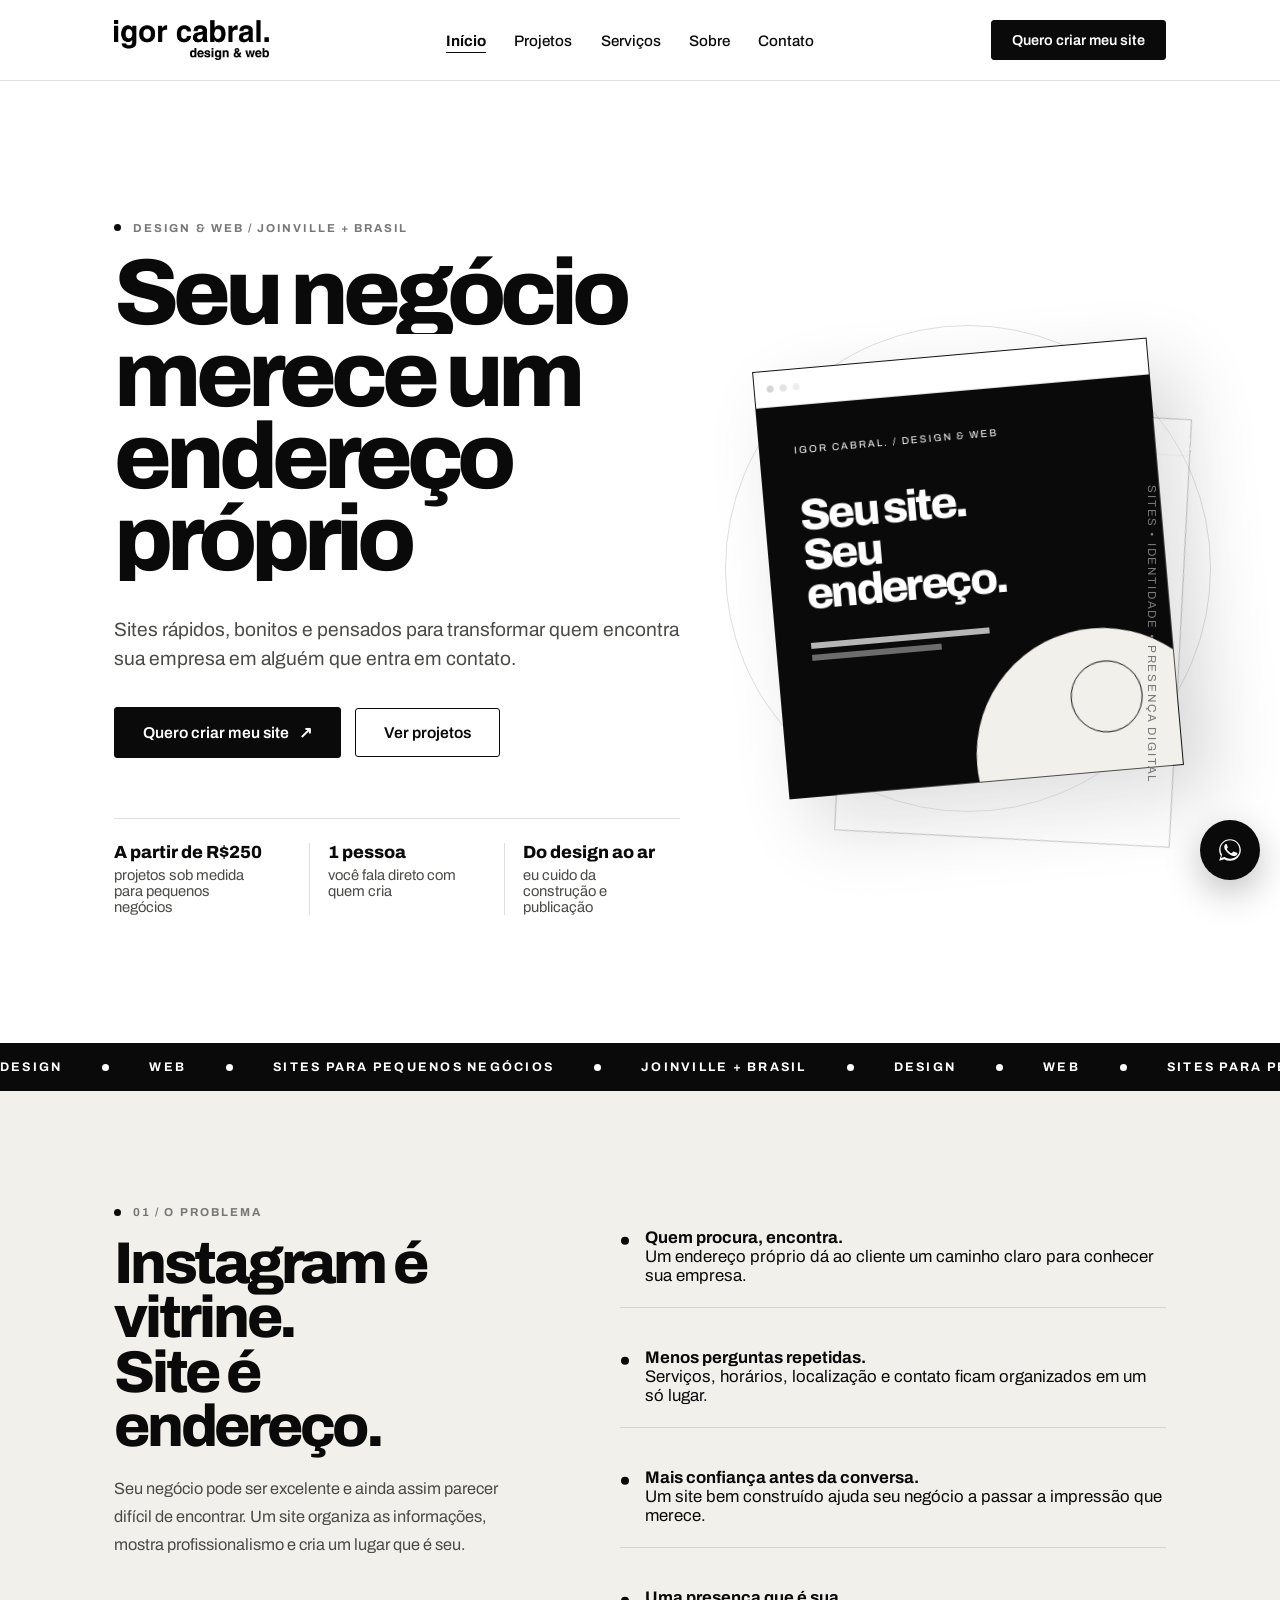
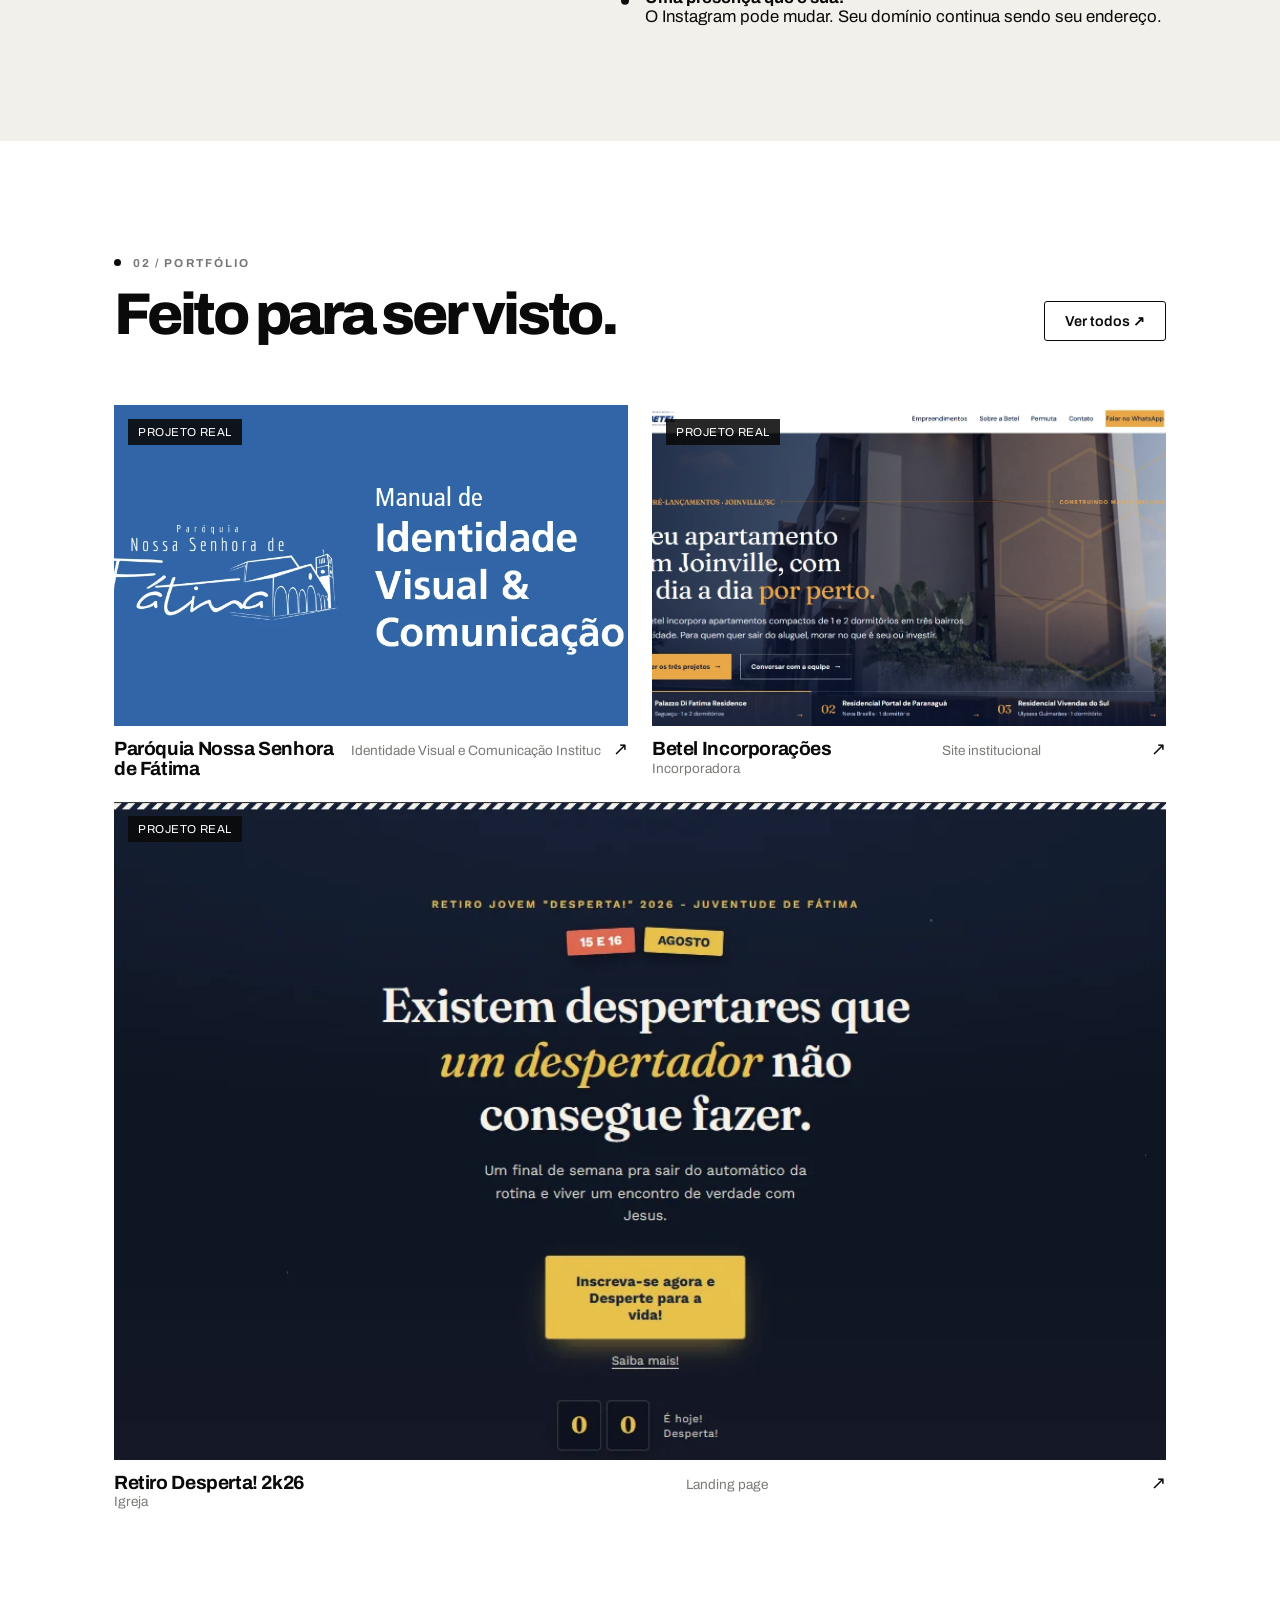
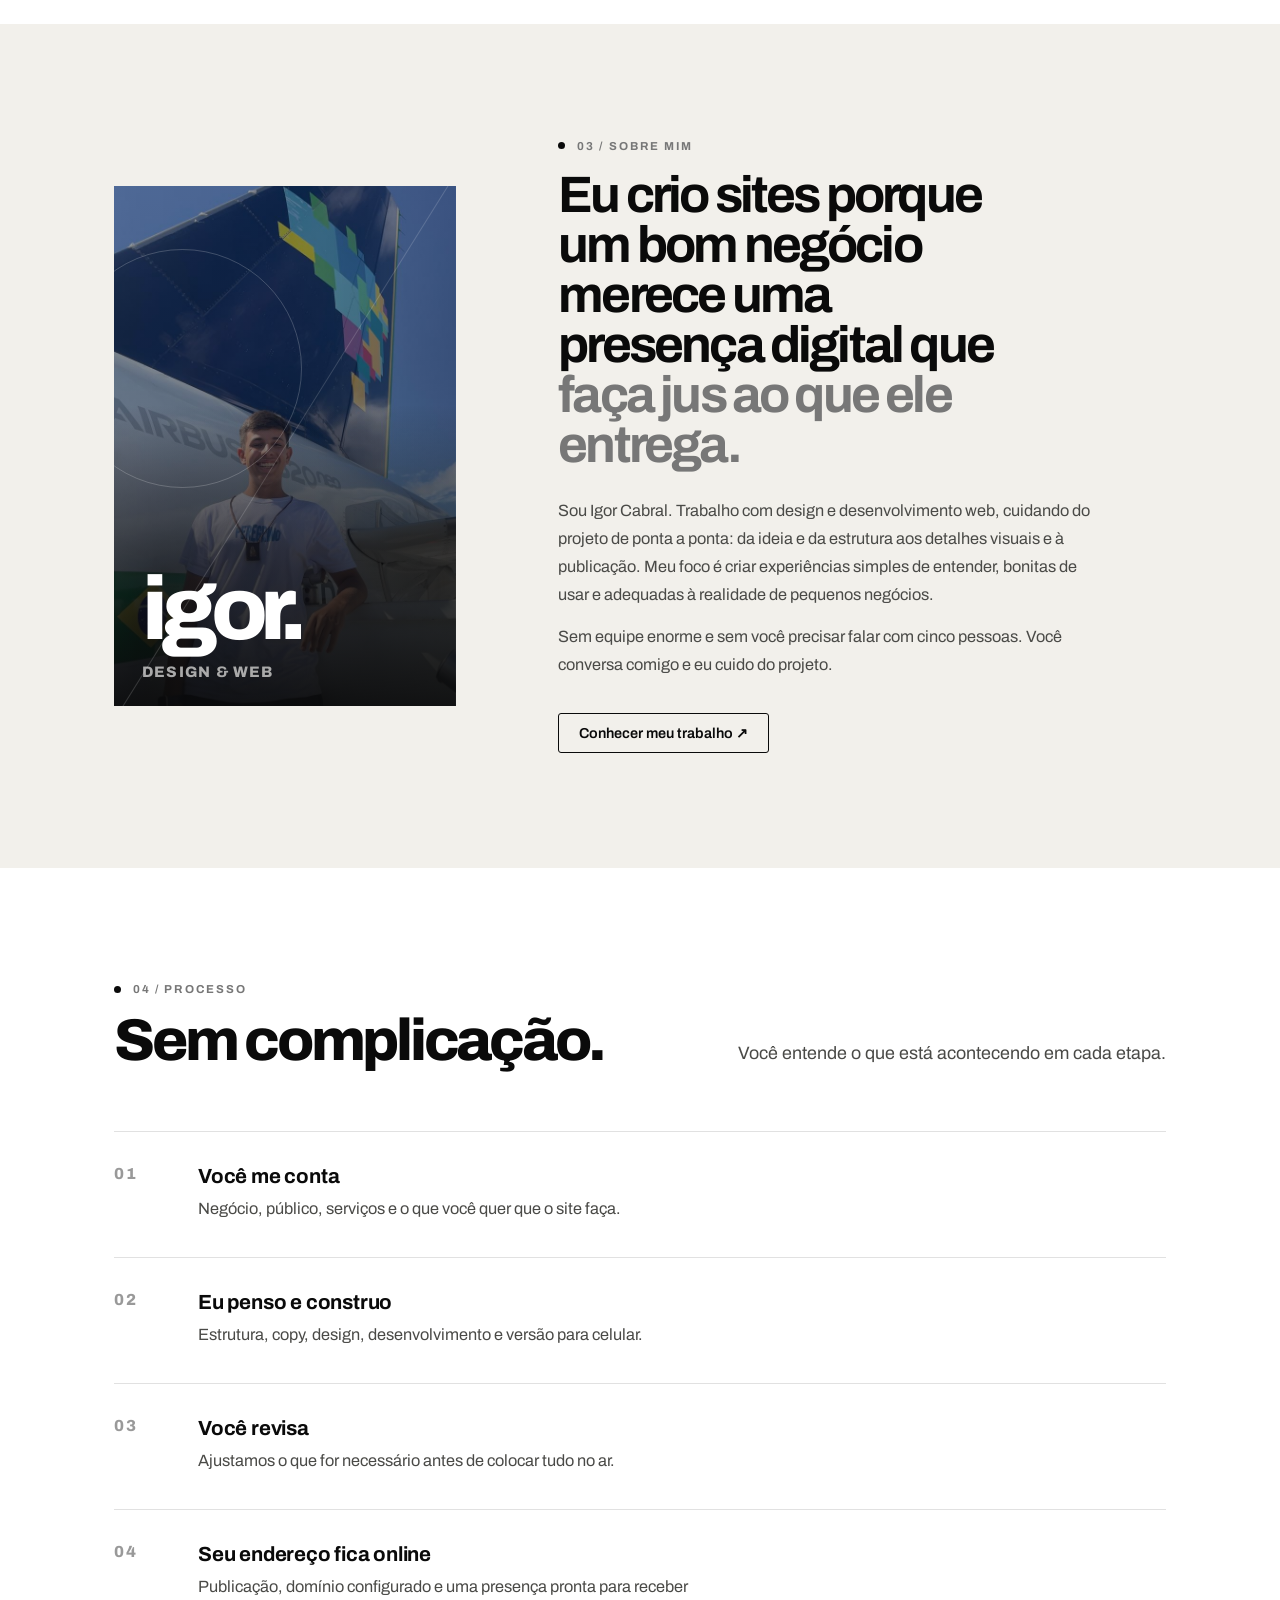
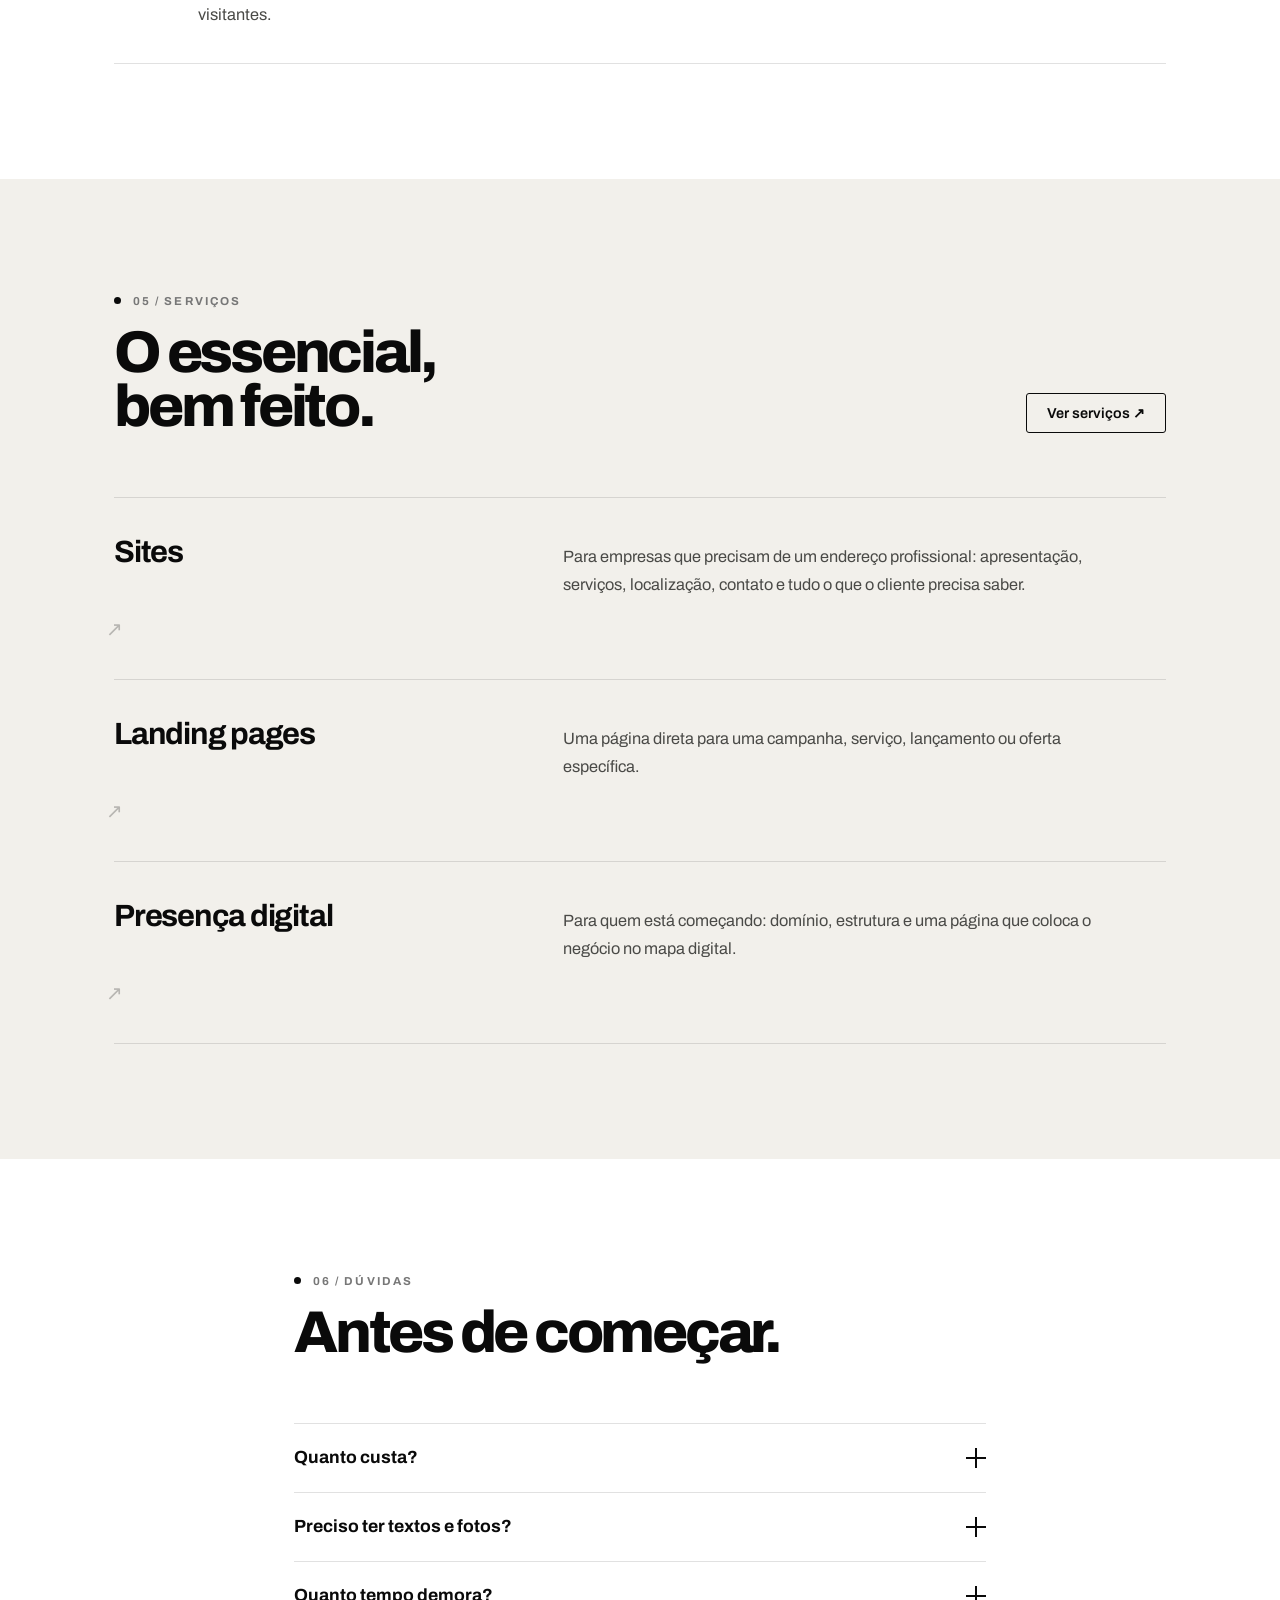
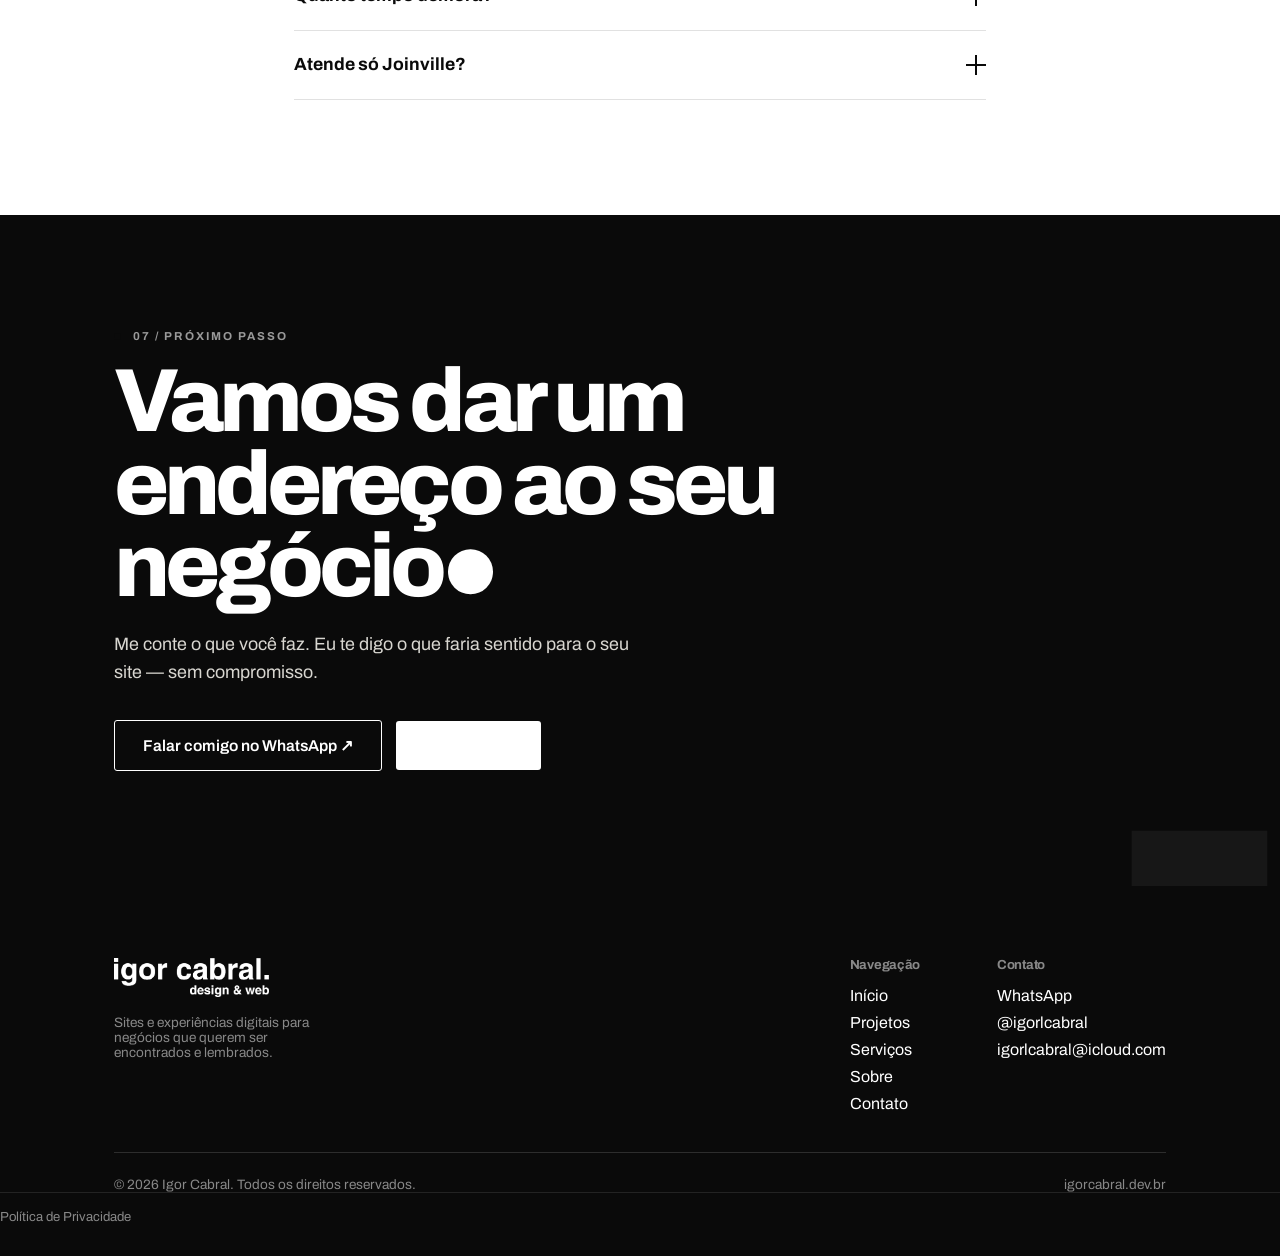
==== commit e2b475e7: "Atualiza site Igor Cabral" ====
--- a/index.html
+++ b/index.html
@@ -1,42 +1,15 @@
 <!DOCTYPE html>
 <html lang="pt-BR">
 <head>
-    <meta charset="UTF-8">
-
-    <meta name="google-site-verification" content="pKDKpzc3sQGzT0N_OAWAz1zC0AeO77AsBuV-qrO17hw">
-
-    <meta name="viewport" content="width=device-width, initial-scale=1.0">
-
-    <title>Criação de Sites em Joinville | Igor Cabral</title>
-
-    <meta name="description" content="Criação de sites profissionais para pequenas empresas em Joinville. Sites rápidos, responsivos e preparados para SEO e Google.">
-
-    <link rel="canonical" href="https://igorcabral.dev.br/">
-
-    <!-- Open Graph / Compartilhamento -->
-    <meta property="og:site_name" content="igor cabral. design & web">
-    <meta property="og:type" content="website">
-    <meta property="og:title" content="igor cabral. — design & web">
-    <meta property="og:description" content="Um site profissional para o seu negócio existir na internet de verdade.">
-    <meta property="og:image" content="https://igorcabral.dev.br/public/images/system/og-image.png">
-    <meta property="og:image:width" content="1200">
-    <meta property="og:image:height" content="630">
-    <meta property="og:image:type" content="image/png">
-    <meta property="og:url" content="https://igorcabral.dev.br/">
-    <meta property="og:locale" content="pt_BR">
-
-    <!-- Twitter / X -->
-    <meta name="twitter:card" content="summary_large_image">
-    <meta name="twitter:image" content="https://igorcabral.dev.br/public/images/system/og-image.png">
-
-    <!-- Configurações do site -->
-    <meta name="theme-color" content="#0a0a0a">
-
-    <link rel="manifest" href="site.webmanifest">
-    <link rel="icon" href="public/images/system/favicon.svg">
-    <link rel="stylesheet" href="css/style.css?v=20261008">
-
-    <script type="application/ld+json">
+<meta charset="UTF-8">
+<meta name="google-site-verification" content="pKDKpzc3sQGzT0N_OAWAz1zC0AeO77AsBuV-qrO17hw"><meta name="viewport" content="width=device-width, initial-scale=1.0">
+<title>Criação de Sites em Joinville | Igor Cabral</title>
+<meta name="description" content="Criação de sites profissionais para pequenas empresas em Joinville. Sites rápidos, responsivos e preparados para SEO e Google.">
+<link rel="canonical" href="https://igorcabral.dev.br/">
+<meta property="og:site_name" content="igor cabral. design & web">
+<meta property="og:type" content="website"><meta property="og:title" content="igor cabral. — design & web"><meta property="og:description" content="Um site profissional para o seu negócio existir na internet de verdade."><meta property="og:image" content="https://igorcabral.dev.br/public/images/system/og-image.svg"><meta property="og:url" content="https://igorcabral.dev.br/"><meta property="og:locale" content="pt_BR"><meta name="twitter:card" content="summary_large_image">
+<meta name="theme-color" content="#0a0a0a"><link rel="manifest" href="site.webmanifest"><link rel="icon" href="public/images/system/favicon.svg"><link rel="stylesheet" href="css/style.css">
+<script type="application/ld+json">
 {
   "@context": "https://schema.org",
   "@type": "ProfessionalService",
--- a/css/style.css
+++ b/css/style.css
@@ -1,4 +1,3 @@
-/* versão 2026-10-08 */
 /* ============================================================
    igor cabral. design & web — design system
    Preto + branco. Tipografia como identidade. O ponto como motivo.
@@ -686,58 +685,40 @@
 @media(max-width:760px){.case-layout{grid-template-columns:1fr}.case-gallery{grid-template-columns:1fr}.case-gallery .frame:first-child:last-child{aspect-ratio:4/3}.project-filters{overflow:auto;flex-wrap:nowrap;padding-bottom:5px}.filter-chip{white-space:nowrap}.case-nav{font-size:.9rem}}
 
 
-/* ---------- Mobile: seções em duas colunas (.split) ---------- */
-/* Abaixo de 900px o layout vira uma coluna só. Um título "sticky" aqui ficaria
-   preso por cima do conteúdo (no Sobre, sobre os itens; no Instagram/Site, ocupando
-   270px da tela). Por isso, no celular o título rola normalmente. O efeito sticky
-   continua só no desktop (regra global .split .sticky-note). */
+/* ---------- Mobile: seção "Instagram é vitrine / Site é endereço" ---------- */
+/* No celular, o título continua acompanhando a leitura, mas cada benefício
+   ocupa seu próprio momento e cobre o anterior suavemente. */
 @media (max-width: 899px){
-  .split .sticky-note{
-    position: static;
+  .section--paper .split .sticky-note{
+    position: sticky;
+    top: 72px;
+    z-index: 20;
+    background: var(--paper);
+    padding: 4px 0 24px;
   }
-}
-
-/* ---------- Mobile: seção "Instagram é vitrine / Site é endereço" ---------- */
-/* Cada benefício gruda logo abaixo do menu e o próximo sobe cobrindo o anterior:
-   um por vez, sem texto sobreposto, com contador para mostrar a progressão. */
-@media (max-width: 899px){
+
   .section--paper .split .dot-list{
     gap: 0;
     position: relative;
-    counter-reset: step;
   }
 
   .section--paper .split .dot-list li{
     position: sticky;
-    top: 88px;
-    min-height: 210px;
+    top: 205px;
+    min-height: 190px;
     align-items: flex-start;
-    padding: 30px 64px 30px 18px;
+    padding: 30px 18px;
     margin: 0;
     background: var(--paper);
     border-top: 1px solid var(--line);
     border-bottom: 0;
     box-shadow: 0 -10px 24px rgba(10,10,10,.035);
-    counter-increment: step;
-  }
-
-  .section--paper .split .dot-list li::after{
-    content: "0" counter(step);
-    position: absolute;
-    top: 30px;
-    right: 18px;
-    font-size: .78rem;
-    font-weight: 700;
-    letter-spacing: .1em;
-    color: var(--gray-500, #777);
   }
 
   .section--paper .split .dot-list li:nth-child(1){ z-index: 1; }
   .section--paper .split .dot-list li:nth-child(2){ z-index: 2; }
   .section--paper .split .dot-list li:nth-child(3){ z-index: 3; }
   .section--paper .split .dot-list li:nth-child(4){ z-index: 4; }
-  .section--paper .split .dot-list li:nth-child(5){ z-index: 5; }
-  .section--paper .split .dot-list li:nth-child(6){ z-index: 6; }
 
   .section--paper .split .dot-list li:last-child{
     border-bottom: 1px solid var(--line);
@@ -757,131 +738,3 @@
   background-size: cover;
   background-position: center 35%;
 }
-@media (max-width: 899px){
-  .about-visual{ background-position: center 50%; }
-}
-
-
-/* ---------- Sem rolagem lateral em nenhuma tela ---------- */
-/* A proteção fica só no body (como no original). NÃO colocar overflow no <html>:
-   o main.js trava a rolagem com body.style.overflow = "hidden" ao abrir o menu, e isso
-   só funciona sem quebrar o cabeçalho sticky se o overflow do body for repassado à janela,
-   o que deixa de acontecer quando o <html> também define overflow. */
-body{ overflow-x: hidden; overflow-x: clip; }
-
-/* Menu mobile: fechado, ele fica invisível no próprio lugar (antes era empurrado
-   para fora da tela, à direita, e alargava a página). */
-@media (max-width: 860px){
-  .nav-links{
-    transform: translateY(-12px);
-    opacity: 0;
-    visibility: hidden;
-    pointer-events: none;
-    transition: opacity var(--dur-m) var(--ease), transform var(--dur-m) var(--ease), visibility 0s linear var(--dur-m);
-  }
-  .nav-links.is-open{
-    transform: none;
-    opacity: 1;
-    visibility: visible;
-    pointer-events: auto;
-    transition-delay: 0s;
-  }
-}
-
-/* Cards de projeto: colunas que podem encolher e uma coluna só no celular. */
-.project-grid{ grid-template-columns: repeat(12, minmax(0, 1fr)); }
-.project-card{ min-width: 0; }
-.project-card .meta{ flex-wrap: wrap; }
-@media (max-width: 760px){
-  /* Uma coluna só: o grid de 12 colunas + espaçamento passava da largura da tela. */
-  .project-grid{ grid-template-columns: minmax(0, 1fr); }
-  .project-grid .project-card,
-  .project-grid .project-card:nth-child(3n){ grid-column: auto; }
-  .project-card .meta span{ white-space: normal; }
-}
-
-
-/* ================= Ajustes da rodada ================= */
-
-/* Menu mobile: sem backdrop-filter no cabeçalho, o menu (position: fixed) passa a ser
-   posicionado em relação à tela e não ao cabeçalho: sempre aparece onde a pessoa está. */
-@media (max-width: 860px){
-  .site-header{
-    background: #fff;
-    -webkit-backdrop-filter: none;
-    backdrop-filter: none;
-  }
-}
-
-/* Botão do menu: ao abrir vira uma faixa única (—), sempre preta. */
-.nav-toggle[aria-expanded="true"] span{ background: var(--black); }
-.nav-toggle[aria-expanded="true"] span::before,
-.nav-toggle[aria-expanded="true"] span::after{
-  transform: none;
-  opacity: 0;
-  background: var(--black);
-}
-
-/* "Ver projetos" no CTA final: fundo branco e texto preto; no hover, o contrário com borda branca. */
-.cta-final .btn--ghost{
-  background: #fff;
-  color: #0a0a0a;
-  border-color: #fff;
-}
-.cta-final .btn--ghost::before{ background: #0a0a0a; }
-.cta-final .btn--ghost:hover{
-  background: #0a0a0a;
-  color: #fff;
-  border-color: #fff;
-}
-
-/* Ponto do CTA final: menor e quadrado, como o ponto da logo. */
-.cta-final .dot--lg{
-  width: 0.2em;
-  height: 0.2em;
-  border-radius: 0;
-  margin-left: 0.08em;
-}
-.cta-final::before{
-  content: "";
-  width: clamp(72px, 14vw, 190px);
-  height: clamp(72px, 14vw, 190px);
-  background: #fff;
-  font-size: 0;
-  line-height: 0;
-  right: 4%;
-  bottom: 8%;
-}
-@media (max-width: 620px){
-  .cta-final::before{
-    width: 52px;
-    height: 52px;
-    top: 36px;
-    bottom: auto;
-    right: var(--gutter);
-  }
-}
-
-/* Menu mobile à prova de navegador: no celular o cabeçalho é "fixed" (e não "sticky"),
-   então o menu, que também é fixed, sempre abre em relação à tela, onde a pessoa está. */
-@media (max-width: 860px){
-  :root{ --hdr: 80.02px; }
-  html{ scroll-padding-top: var(--hdr); }
-  body{ padding-top: var(--hdr); }
-  .site-header{
-    position: fixed;
-    top: 0;
-    left: 0;
-    right: 0;
-    -webkit-backdrop-filter: none;
-    backdrop-filter: none;
-  }
-  .nav-links{
-    top: var(--hdr);
-    height: calc(100vh - var(--hdr));
-    height: calc(100dvh - var(--hdr));
-  }
-}
-@media (max-width: 620px){
-  :root{ --hdr: 73px; }
-}
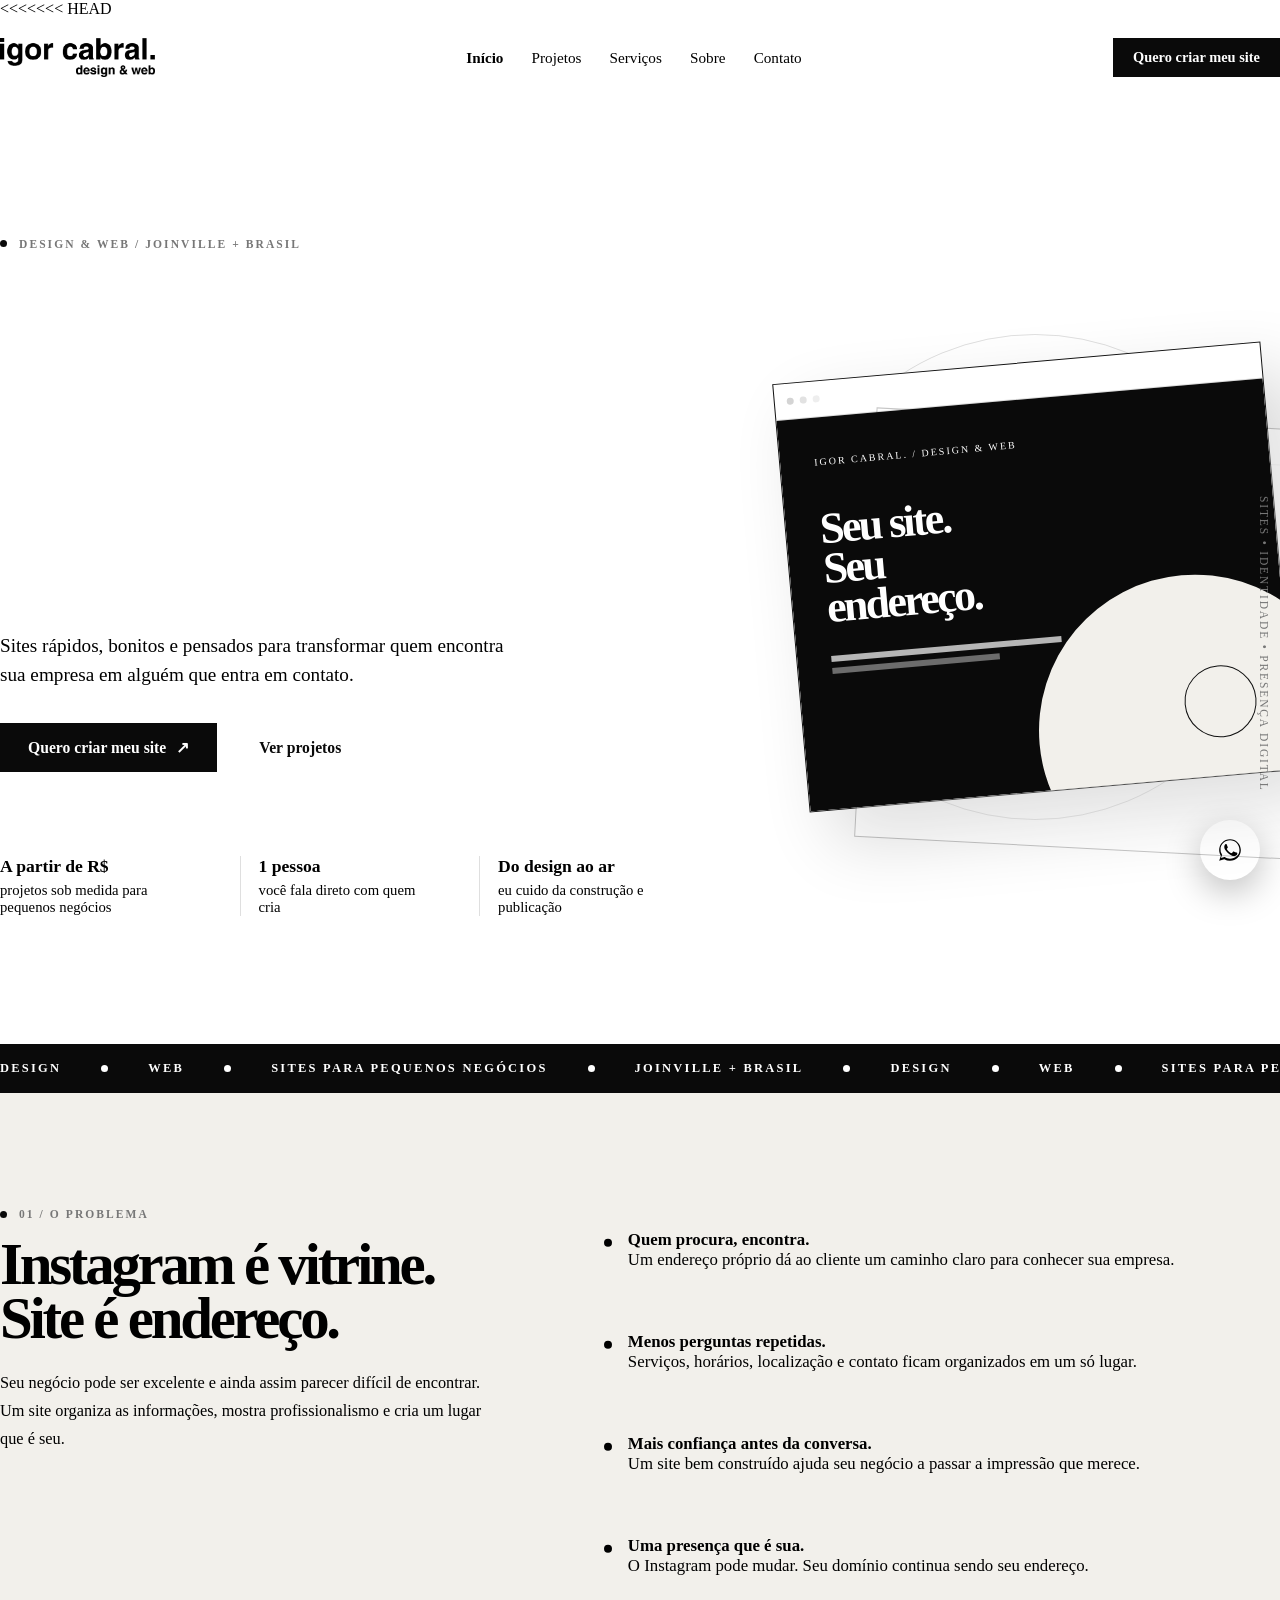
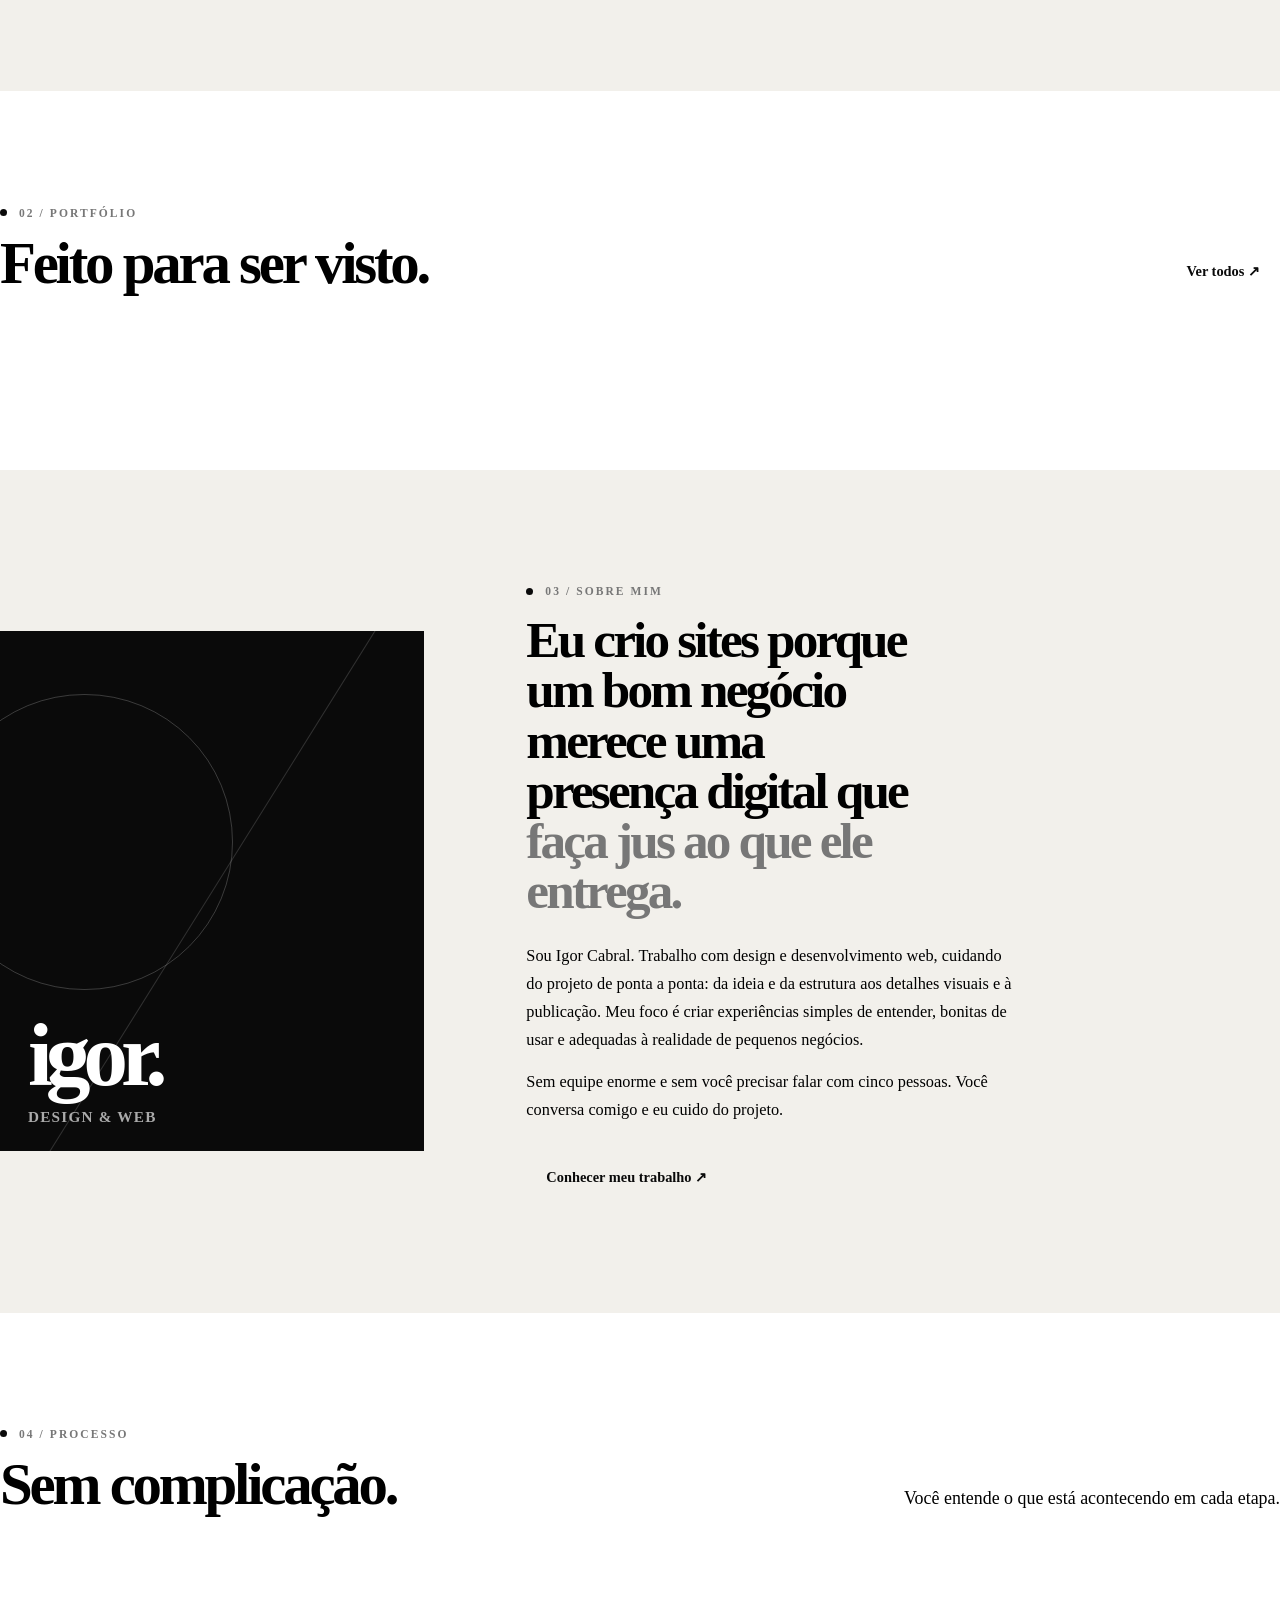
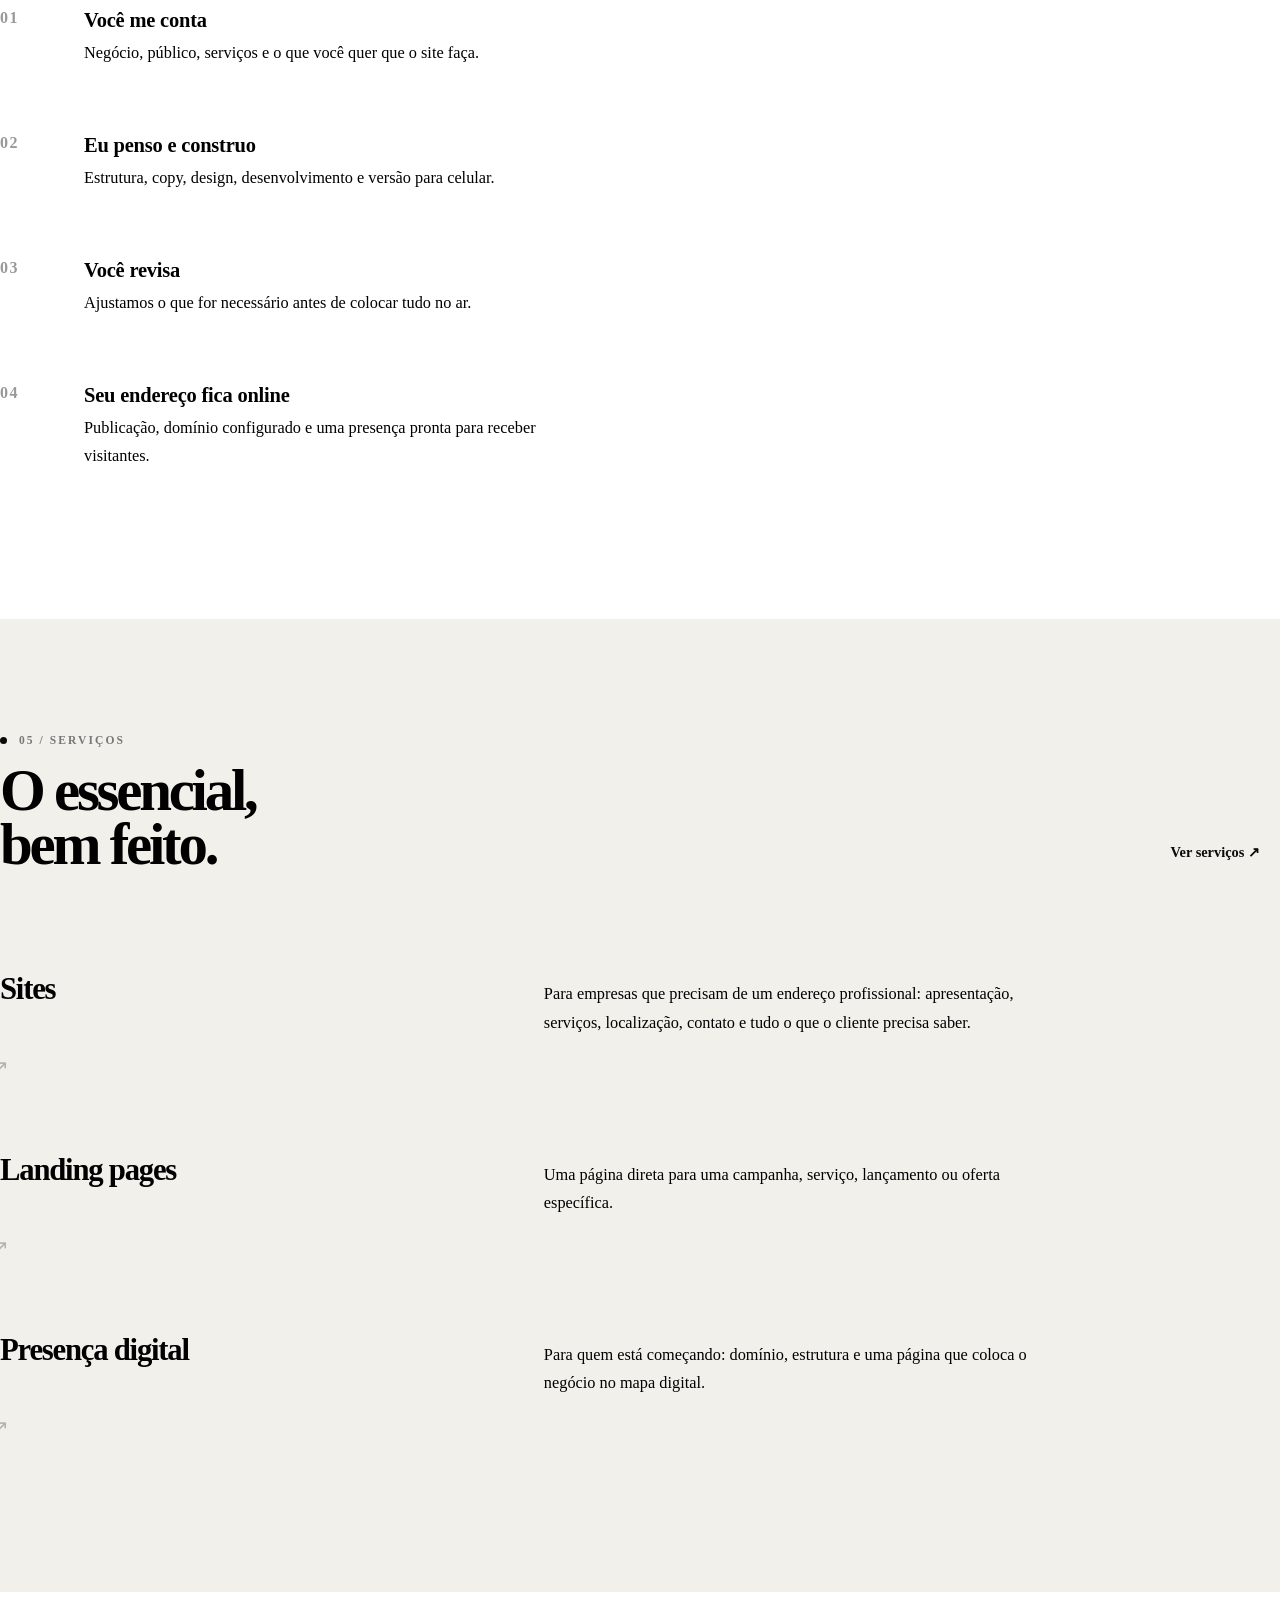
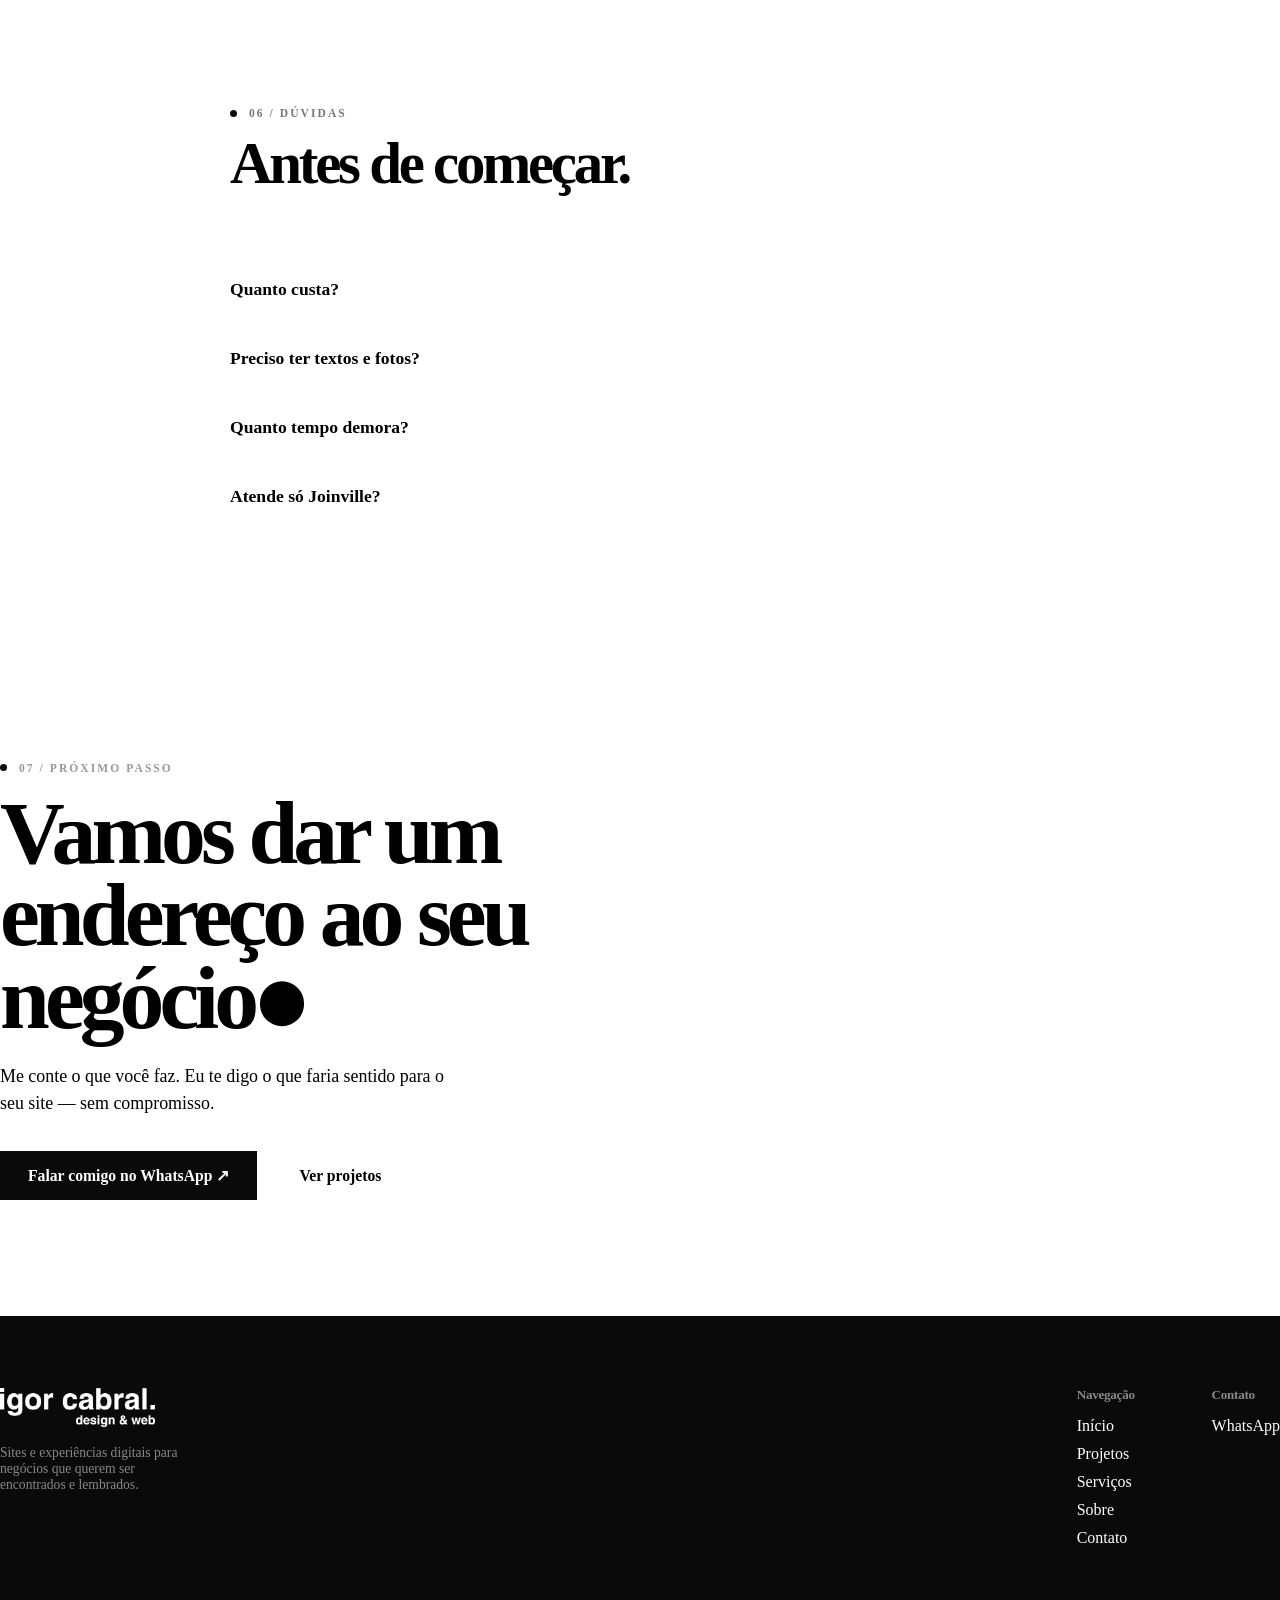
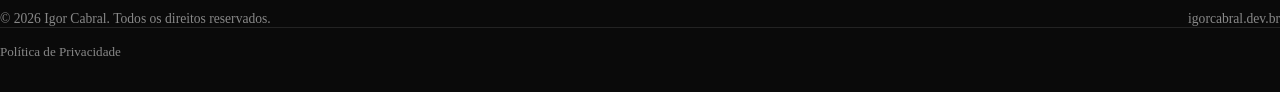
==== commit a665ed31: "Integra histórico e atualiza site" ====
--- a/index.html
+++ b/index.html
@@ -1,6 +1,7 @@
 <!DOCTYPE html>
 <html lang="pt-BR">
 <head>
+<<<<<<< HEAD
 <meta charset="UTF-8">
 <meta name="google-site-verification" content="pKDKpzc3sQGzT0N_OAWAz1zC0AeO77AsBuV-qrO17hw"><meta name="viewport" content="width=device-width, initial-scale=1.0">
 <title>Criação de Sites em Joinville | Igor Cabral</title>
@@ -10,6 +11,44 @@
 <meta property="og:type" content="website"><meta property="og:title" content="igor cabral. — design & web"><meta property="og:description" content="Um site profissional para o seu negócio existir na internet de verdade."><meta property="og:image" content="https://igorcabral.dev.br/public/images/system/og-image.svg"><meta property="og:url" content="https://igorcabral.dev.br/"><meta property="og:locale" content="pt_BR"><meta name="twitter:card" content="summary_large_image">
 <meta name="theme-color" content="#0a0a0a"><link rel="manifest" href="site.webmanifest"><link rel="icon" href="public/images/system/favicon.svg"><link rel="stylesheet" href="css/style.css">
 <script type="application/ld+json">
+=======
+    <meta charset="UTF-8">
+
+    <meta name="google-site-verification" content="pKDKpzc3sQGzT0N_OAWAz1zC0AeO77AsBuV-qrO17hw">
+
+    <meta name="viewport" content="width=device-width, initial-scale=1.0">
+
+    <title>Criação de Sites em Joinville | Igor Cabral</title>
+
+    <meta name="description" content="Criação de sites profissionais para pequenas empresas em Joinville. Sites rápidos, responsivos e preparados para SEO e Google.">
+
+    <link rel="canonical" href="https://igorcabral.dev.br/">
+
+    <!-- Open Graph / Compartilhamento -->
+    <meta property="og:site_name" content="igor cabral. design & web">
+    <meta property="og:type" content="website">
+    <meta property="og:title" content="igor cabral. — design & web">
+    <meta property="og:description" content="Um site profissional para o seu negócio existir na internet de verdade.">
+    <meta property="og:image" content="https://igorcabral.dev.br/public/images/system/og-image.png">
+    <meta property="og:image:width" content="1200">
+    <meta property="og:image:height" content="630">
+    <meta property="og:image:type" content="image/png">
+    <meta property="og:url" content="https://igorcabral.dev.br/">
+    <meta property="og:locale" content="pt_BR">
+
+    <!-- Twitter / X -->
+    <meta name="twitter:card" content="summary_large_image">
+    <meta name="twitter:image" content="https://igorcabral.dev.br/public/images/system/og-image.png">
+
+    <!-- Configurações do site -->
+    <meta name="theme-color" content="#0a0a0a">
+
+    <link rel="manifest" href="site.webmanifest">
+    <link rel="icon" href="public/images/system/favicon.svg">
+    <link rel="stylesheet" href="css/style.css?v=20261008">
+
+    <script type="application/ld+json">
+>>>>>>> 0edd72719e096dcec097a80434b7f10eaa43b98f
 {
   "@context": "https://schema.org",
   "@type": "ProfessionalService",
--- a/css/style.css
+++ b/css/style.css
@@ -1,3 +1,7 @@
+<<<<<<< HEAD
+=======
+/* versão 2026-10-08 */
+>>>>>>> 0edd72719e096dcec097a80434b7f10eaa43b98f
 /* ============================================================
    igor cabral. design & web — design system
    Preto + branco. Tipografia como identidade. O ponto como motivo.
@@ -685,6 +689,7 @@
 @media(max-width:760px){.case-layout{grid-template-columns:1fr}.case-gallery{grid-template-columns:1fr}.case-gallery .frame:first-child:last-child{aspect-ratio:4/3}.project-filters{overflow:auto;flex-wrap:nowrap;padding-bottom:5px}.filter-chip{white-space:nowrap}.case-nav{font-size:.9rem}}
 
 
+<<<<<<< HEAD
 /* ---------- Mobile: seção "Instagram é vitrine / Site é endereço" ---------- */
 /* No celular, o título continua acompanhando a leitura, mas cada benefício
    ocupa seu próprio momento e cobre o anterior suavemente. */
@@ -700,25 +705,73 @@
   .section--paper .split .dot-list{
     gap: 0;
     position: relative;
+=======
+/* ---------- Mobile: seções em duas colunas (.split) ---------- */
+/* Abaixo de 900px o layout vira uma coluna só. Um título "sticky" aqui ficaria
+   preso por cima do conteúdo (no Sobre, sobre os itens; no Instagram/Site, ocupando
+   270px da tela). Por isso, no celular o título rola normalmente. O efeito sticky
+   continua só no desktop (regra global .split .sticky-note). */
+@media (max-width: 899px){
+  .split .sticky-note{
+    position: static;
+  }
+}
+
+/* ---------- Mobile: seção "Instagram é vitrine / Site é endereço" ---------- */
+/* Cada benefício gruda logo abaixo do menu e o próximo sobe cobrindo o anterior:
+   um por vez, sem texto sobreposto, com contador para mostrar a progressão. */
+@media (max-width: 899px){
+  .section--paper .split .dot-list{
+    gap: 0;
+    position: relative;
+    counter-reset: step;
+>>>>>>> 0edd72719e096dcec097a80434b7f10eaa43b98f
   }
 
   .section--paper .split .dot-list li{
     position: sticky;
+<<<<<<< HEAD
     top: 205px;
     min-height: 190px;
     align-items: flex-start;
     padding: 30px 18px;
+=======
+    top: 88px;
+    min-height: 210px;
+    align-items: flex-start;
+    padding: 30px 64px 30px 18px;
+>>>>>>> 0edd72719e096dcec097a80434b7f10eaa43b98f
     margin: 0;
     background: var(--paper);
     border-top: 1px solid var(--line);
     border-bottom: 0;
     box-shadow: 0 -10px 24px rgba(10,10,10,.035);
+<<<<<<< HEAD
+=======
+    counter-increment: step;
+  }
+
+  .section--paper .split .dot-list li::after{
+    content: "0" counter(step);
+    position: absolute;
+    top: 30px;
+    right: 18px;
+    font-size: .78rem;
+    font-weight: 700;
+    letter-spacing: .1em;
+    color: var(--gray-500, #777);
+>>>>>>> 0edd72719e096dcec097a80434b7f10eaa43b98f
   }
 
   .section--paper .split .dot-list li:nth-child(1){ z-index: 1; }
   .section--paper .split .dot-list li:nth-child(2){ z-index: 2; }
   .section--paper .split .dot-list li:nth-child(3){ z-index: 3; }
   .section--paper .split .dot-list li:nth-child(4){ z-index: 4; }
+<<<<<<< HEAD
+=======
+  .section--paper .split .dot-list li:nth-child(5){ z-index: 5; }
+  .section--paper .split .dot-list li:nth-child(6){ z-index: 6; }
+>>>>>>> 0edd72719e096dcec097a80434b7f10eaa43b98f
 
   .section--paper .split .dot-list li:last-child{
     border-bottom: 1px solid var(--line);
@@ -738,3 +791,134 @@
   background-size: cover;
   background-position: center 35%;
 }
+<<<<<<< HEAD
+=======
+@media (max-width: 899px){
+  .about-visual{ background-position: center 50%; }
+}
+
+
+/* ---------- Sem rolagem lateral em nenhuma tela ---------- */
+/* A proteção fica só no body (como no original). NÃO colocar overflow no <html>:
+   o main.js trava a rolagem com body.style.overflow = "hidden" ao abrir o menu, e isso
+   só funciona sem quebrar o cabeçalho sticky se o overflow do body for repassado à janela,
+   o que deixa de acontecer quando o <html> também define overflow. */
+body{ overflow-x: hidden; overflow-x: clip; }
+
+/* Menu mobile: fechado, ele fica invisível no próprio lugar (antes era empurrado
+   para fora da tela, à direita, e alargava a página). */
+@media (max-width: 860px){
+  .nav-links{
+    transform: translateY(-12px);
+    opacity: 0;
+    visibility: hidden;
+    pointer-events: none;
+    transition: opacity var(--dur-m) var(--ease), transform var(--dur-m) var(--ease), visibility 0s linear var(--dur-m);
+  }
+  .nav-links.is-open{
+    transform: none;
+    opacity: 1;
+    visibility: visible;
+    pointer-events: auto;
+    transition-delay: 0s;
+  }
+}
+
+/* Cards de projeto: colunas que podem encolher e uma coluna só no celular. */
+.project-grid{ grid-template-columns: repeat(12, minmax(0, 1fr)); }
+.project-card{ min-width: 0; }
+.project-card .meta{ flex-wrap: wrap; }
+@media (max-width: 760px){
+  /* Uma coluna só: o grid de 12 colunas + espaçamento passava da largura da tela. */
+  .project-grid{ grid-template-columns: minmax(0, 1fr); }
+  .project-grid .project-card,
+  .project-grid .project-card:nth-child(3n){ grid-column: auto; }
+  .project-card .meta span{ white-space: normal; }
+}
+
+
+/* ================= Ajustes da rodada ================= */
+
+/* Menu mobile: sem backdrop-filter no cabeçalho, o menu (position: fixed) passa a ser
+   posicionado em relação à tela e não ao cabeçalho: sempre aparece onde a pessoa está. */
+@media (max-width: 860px){
+  .site-header{
+    background: #fff;
+    -webkit-backdrop-filter: none;
+    backdrop-filter: none;
+  }
+}
+
+/* Botão do menu: ao abrir vira uma faixa única (—), sempre preta. */
+.nav-toggle[aria-expanded="true"] span{ background: var(--black); }
+.nav-toggle[aria-expanded="true"] span::before,
+.nav-toggle[aria-expanded="true"] span::after{
+  transform: none;
+  opacity: 0;
+  background: var(--black);
+}
+
+/* "Ver projetos" no CTA final: fundo branco e texto preto; no hover, o contrário com borda branca. */
+.cta-final .btn--ghost{
+  background: #fff;
+  color: #0a0a0a;
+  border-color: #fff;
+}
+.cta-final .btn--ghost::before{ background: #0a0a0a; }
+.cta-final .btn--ghost:hover{
+  background: #0a0a0a;
+  color: #fff;
+  border-color: #fff;
+}
+
+/* Ponto do CTA final: menor e quadrado, como o ponto da logo. */
+.cta-final .dot--lg{
+  width: 0.2em;
+  height: 0.2em;
+  border-radius: 0;
+  margin-left: 0.08em;
+}
+.cta-final::before{
+  content: "";
+  width: clamp(72px, 14vw, 190px);
+  height: clamp(72px, 14vw, 190px);
+  background: #fff;
+  font-size: 0;
+  line-height: 0;
+  right: 4%;
+  bottom: 8%;
+}
+@media (max-width: 620px){
+  .cta-final::before{
+    width: 52px;
+    height: 52px;
+    top: 36px;
+    bottom: auto;
+    right: var(--gutter);
+  }
+}
+
+/* Menu mobile à prova de navegador: no celular o cabeçalho é "fixed" (e não "sticky"),
+   então o menu, que também é fixed, sempre abre em relação à tela, onde a pessoa está. */
+@media (max-width: 860px){
+  :root{ --hdr: 80.02px; }
+  html{ scroll-padding-top: var(--hdr); }
+  body{ padding-top: var(--hdr); }
+  .site-header{
+    position: fixed;
+    top: 0;
+    left: 0;
+    right: 0;
+    -webkit-backdrop-filter: none;
+    backdrop-filter: none;
+  }
+  .nav-links{
+    top: var(--hdr);
+    height: calc(100vh - var(--hdr));
+    height: calc(100dvh - var(--hdr));
+  }
+}
+@media (max-width: 620px){
+  :root{ --hdr: 73px; }
+}
+>>>>>>> 0edd72719e096dcec097a80434b7f10eaa43b98f
--- a/css/style.css
+++ b/css/style.css
@@ -1,3 +1,7 @@
+<<<<<<< HEAD
+=======
+/* versão 2026-10-08 */
+>>>>>>> 0edd72719e096dcec097a80434b7f10eaa43b98f
 /* ============================================================
    igor cabral. design & web — design system
    Preto + branco. Tipografia como identidade. O ponto como motivo.
@@ -685,6 +689,7 @@
 @media(max-width:760px){.case-layout{grid-template-columns:1fr}.case-gallery{grid-template-columns:1fr}.case-gallery .frame:first-child:last-child{aspect-ratio:4/3}.project-filters{overflow:auto;flex-wrap:nowrap;padding-bottom:5px}.filter-chip{white-space:nowrap}.case-nav{font-size:.9rem}}
 
 
+<<<<<<< HEAD
 /* ---------- Mobile: seção "Instagram é vitrine / Site é endereço" ---------- */
 /* No celular, o título continua acompanhando a leitura, mas cada benefício
    ocupa seu próprio momento e cobre o anterior suavemente. */
@@ -700,25 +705,73 @@
   .section--paper .split .dot-list{
     gap: 0;
     position: relative;
+=======
+/* ---------- Mobile: seções em duas colunas (.split) ---------- */
+/* Abaixo de 900px o layout vira uma coluna só. Um título "sticky" aqui ficaria
+   preso por cima do conteúdo (no Sobre, sobre os itens; no Instagram/Site, ocupando
+   270px da tela). Por isso, no celular o título rola normalmente. O efeito sticky
+   continua só no desktop (regra global .split .sticky-note). */
+@media (max-width: 899px){
+  .split .sticky-note{
+    position: static;
+  }
+}
+
+/* ---------- Mobile: seção "Instagram é vitrine / Site é endereço" ---------- */
+/* Cada benefício gruda logo abaixo do menu e o próximo sobe cobrindo o anterior:
+   um por vez, sem texto sobreposto, com contador para mostrar a progressão. */
+@media (max-width: 899px){
+  .section--paper .split .dot-list{
+    gap: 0;
+    position: relative;
+    counter-reset: step;
+>>>>>>> 0edd72719e096dcec097a80434b7f10eaa43b98f
   }
 
   .section--paper .split .dot-list li{
     position: sticky;
+<<<<<<< HEAD
     top: 205px;
     min-height: 190px;
     align-items: flex-start;
     padding: 30px 18px;
+=======
+    top: 88px;
+    min-height: 210px;
+    align-items: flex-start;
+    padding: 30px 64px 30px 18px;
+>>>>>>> 0edd72719e096dcec097a80434b7f10eaa43b98f
     margin: 0;
     background: var(--paper);
     border-top: 1px solid var(--line);
     border-bottom: 0;
     box-shadow: 0 -10px 24px rgba(10,10,10,.035);
+<<<<<<< HEAD
+=======
+    counter-increment: step;
+  }
+
+  .section--paper .split .dot-list li::after{
+    content: "0" counter(step);
+    position: absolute;
+    top: 30px;
+    right: 18px;
+    font-size: .78rem;
+    font-weight: 700;
+    letter-spacing: .1em;
+    color: var(--gray-500, #777);
+>>>>>>> 0edd72719e096dcec097a80434b7f10eaa43b98f
   }
 
   .section--paper .split .dot-list li:nth-child(1){ z-index: 1; }
   .section--paper .split .dot-list li:nth-child(2){ z-index: 2; }
   .section--paper .split .dot-list li:nth-child(3){ z-index: 3; }
   .section--paper .split .dot-list li:nth-child(4){ z-index: 4; }
+<<<<<<< HEAD
+=======
+  .section--paper .split .dot-list li:nth-child(5){ z-index: 5; }
+  .section--paper .split .dot-list li:nth-child(6){ z-index: 6; }
+>>>>>>> 0edd72719e096dcec097a80434b7f10eaa43b98f
 
   .section--paper .split .dot-list li:last-child{
     border-bottom: 1px solid var(--line);
@@ -738,3 +791,134 @@
   background-size: cover;
   background-position: center 35%;
 }
+<<<<<<< HEAD
+=======
+@media (max-width: 899px){
+  .about-visual{ background-position: center 50%; }
+}
+
+
+/* ---------- Sem rolagem lateral em nenhuma tela ---------- */
+/* A proteção fica só no body (como no original). NÃO colocar overflow no <html>:
+   o main.js trava a rolagem com body.style.overflow = "hidden" ao abrir o menu, e isso
+   só funciona sem quebrar o cabeçalho sticky se o overflow do body for repassado à janela,
+   o que deixa de acontecer quando o <html> também define overflow. */
+body{ overflow-x: hidden; overflow-x: clip; }
+
+/* Menu mobile: fechado, ele fica invisível no próprio lugar (antes era empurrado
+   para fora da tela, à direita, e alargava a página). */
+@media (max-width: 860px){
+  .nav-links{
+    transform: translateY(-12px);
+    opacity: 0;
+    visibility: hidden;
+    pointer-events: none;
+    transition: opacity var(--dur-m) var(--ease), transform var(--dur-m) var(--ease), visibility 0s linear var(--dur-m);
+  }
+  .nav-links.is-open{
+    transform: none;
+    opacity: 1;
+    visibility: visible;
+    pointer-events: auto;
+    transition-delay: 0s;
+  }
+}
+
+/* Cards de projeto: colunas que podem encolher e uma coluna só no celular. */
+.project-grid{ grid-template-columns: repeat(12, minmax(0, 1fr)); }
+.project-card{ min-width: 0; }
+.project-card .meta{ flex-wrap: wrap; }
+@media (max-width: 760px){
+  /* Uma coluna só: o grid de 12 colunas + espaçamento passava da largura da tela. */
+  .project-grid{ grid-template-columns: minmax(0, 1fr); }
+  .project-grid .project-card,
+  .project-grid .project-card:nth-child(3n){ grid-column: auto; }
+  .project-card .meta span{ white-space: normal; }
+}
+
+
+/* ================= Ajustes da rodada ================= */
+
+/* Menu mobile: sem backdrop-filter no cabeçalho, o menu (position: fixed) passa a ser
+   posicionado em relação à tela e não ao cabeçalho: sempre aparece onde a pessoa está. */
+@media (max-width: 860px){
+  .site-header{
+    background: #fff;
+    -webkit-backdrop-filter: none;
+    backdrop-filter: none;
+  }
+}
+
+/* Botão do menu: ao abrir vira uma faixa única (—), sempre preta. */
+.nav-toggle[aria-expanded="true"] span{ background: var(--black); }
+.nav-toggle[aria-expanded="true"] span::before,
+.nav-toggle[aria-expanded="true"] span::after{
+  transform: none;
+  opacity: 0;
+  background: var(--black);
+}
+
+/* "Ver projetos" no CTA final: fundo branco e texto preto; no hover, o contrário com borda branca. */
+.cta-final .btn--ghost{
+  background: #fff;
+  color: #0a0a0a;
+  border-color: #fff;
+}
+.cta-final .btn--ghost::before{ background: #0a0a0a; }
+.cta-final .btn--ghost:hover{
+  background: #0a0a0a;
+  color: #fff;
+  border-color: #fff;
+}
+
+/* Ponto do CTA final: menor e quadrado, como o ponto da logo. */
+.cta-final .dot--lg{
+  width: 0.2em;
+  height: 0.2em;
+  border-radius: 0;
+  margin-left: 0.08em;
+}
+.cta-final::before{
+  content: "";
+  width: clamp(72px, 14vw, 190px);
+  height: clamp(72px, 14vw, 190px);
+  background: #fff;
+  font-size: 0;
+  line-height: 0;
+  right: 4%;
+  bottom: 8%;
+}
+@media (max-width: 620px){
+  .cta-final::before{
+    width: 52px;
+    height: 52px;
+    top: 36px;
+    bottom: auto;
+    right: var(--gutter);
+  }
+}
+
+/* Menu mobile à prova de navegador: no celular o cabeçalho é "fixed" (e não "sticky"),
+   então o menu, que também é fixed, sempre abre em relação à tela, onde a pessoa está. */
+@media (max-width: 860px){
+  :root{ --hdr: 80.02px; }
+  html{ scroll-padding-top: var(--hdr); }
+  body{ padding-top: var(--hdr); }
+  .site-header{
+    position: fixed;
+    top: 0;
+    left: 0;
+    right: 0;
+    -webkit-backdrop-filter: none;
+    backdrop-filter: none;
+  }
+  .nav-links{
+    top: var(--hdr);
+    height: calc(100vh - var(--hdr));
+    height: calc(100dvh - var(--hdr));
+  }
+}
+@media (max-width: 620px){
+  :root{ --hdr: 73px; }
+}
+>>>>>>> 0edd72719e096dcec097a80434b7f10eaa43b98f
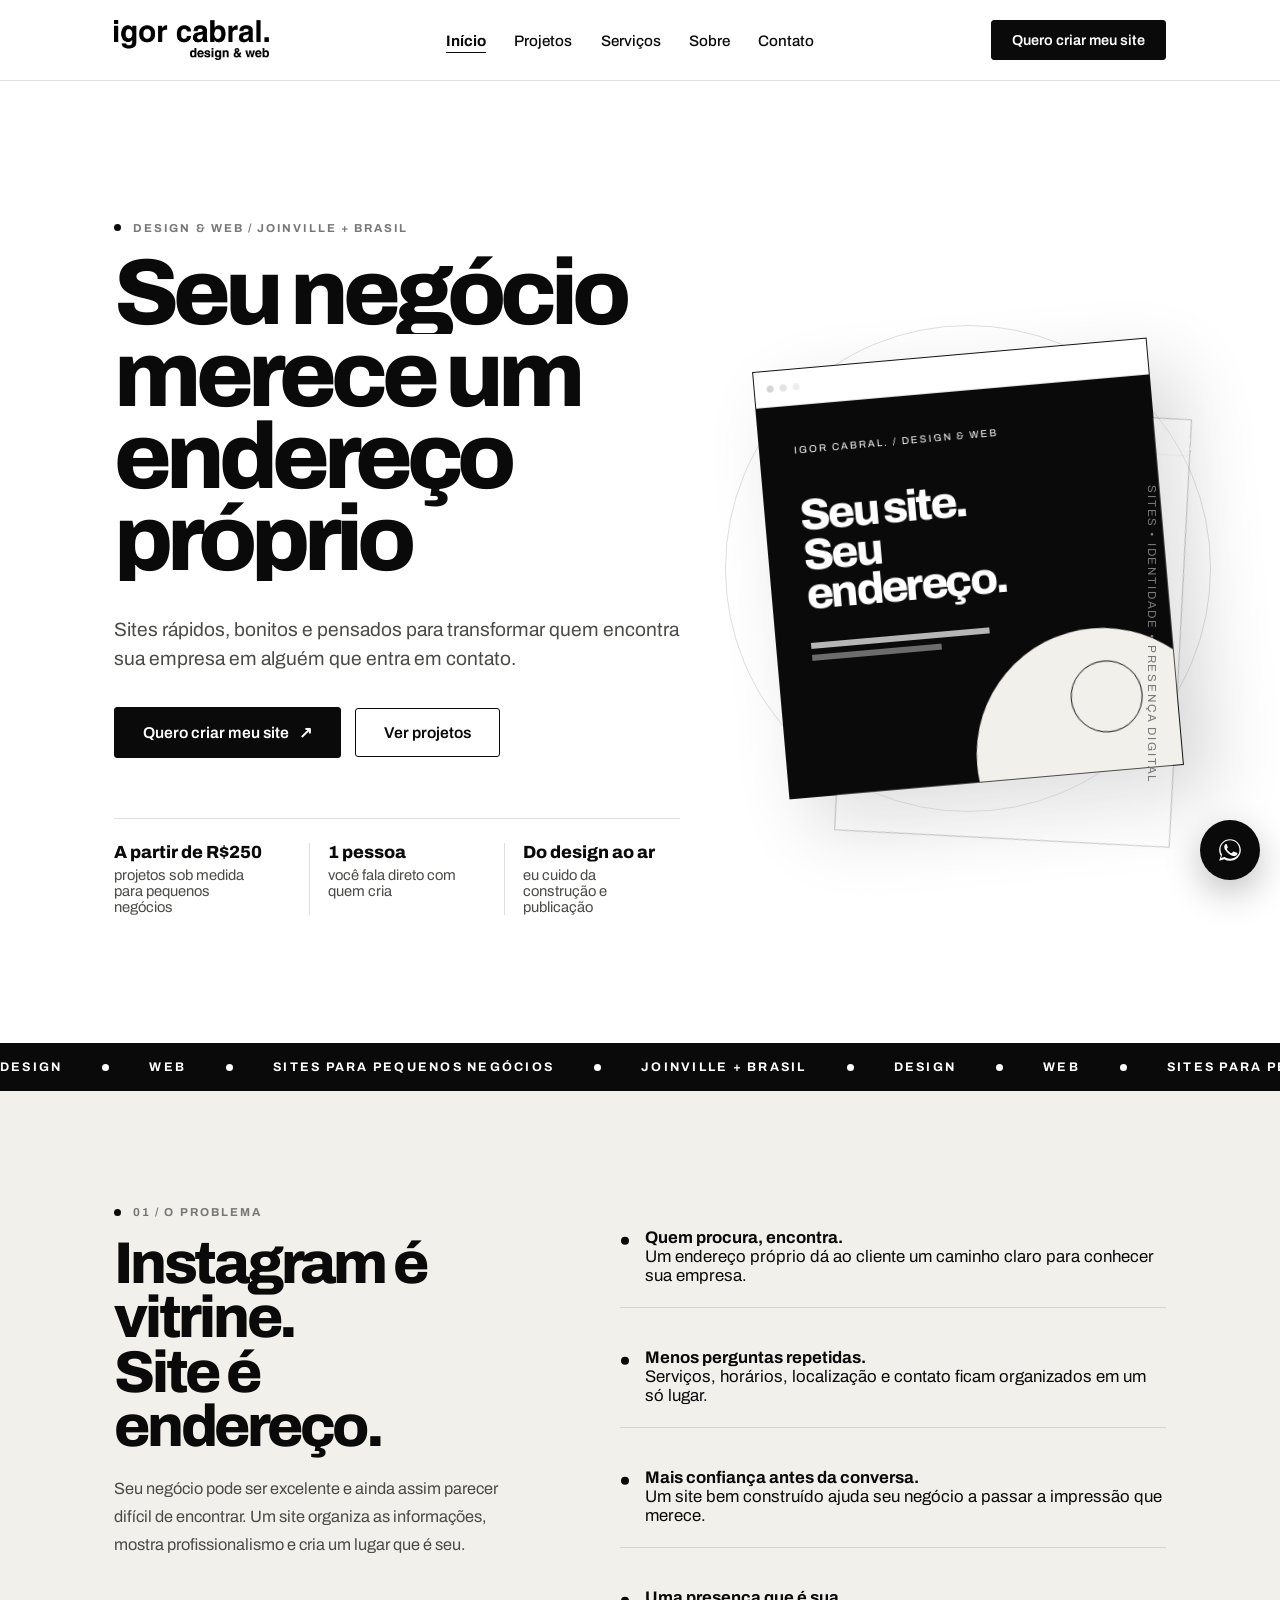
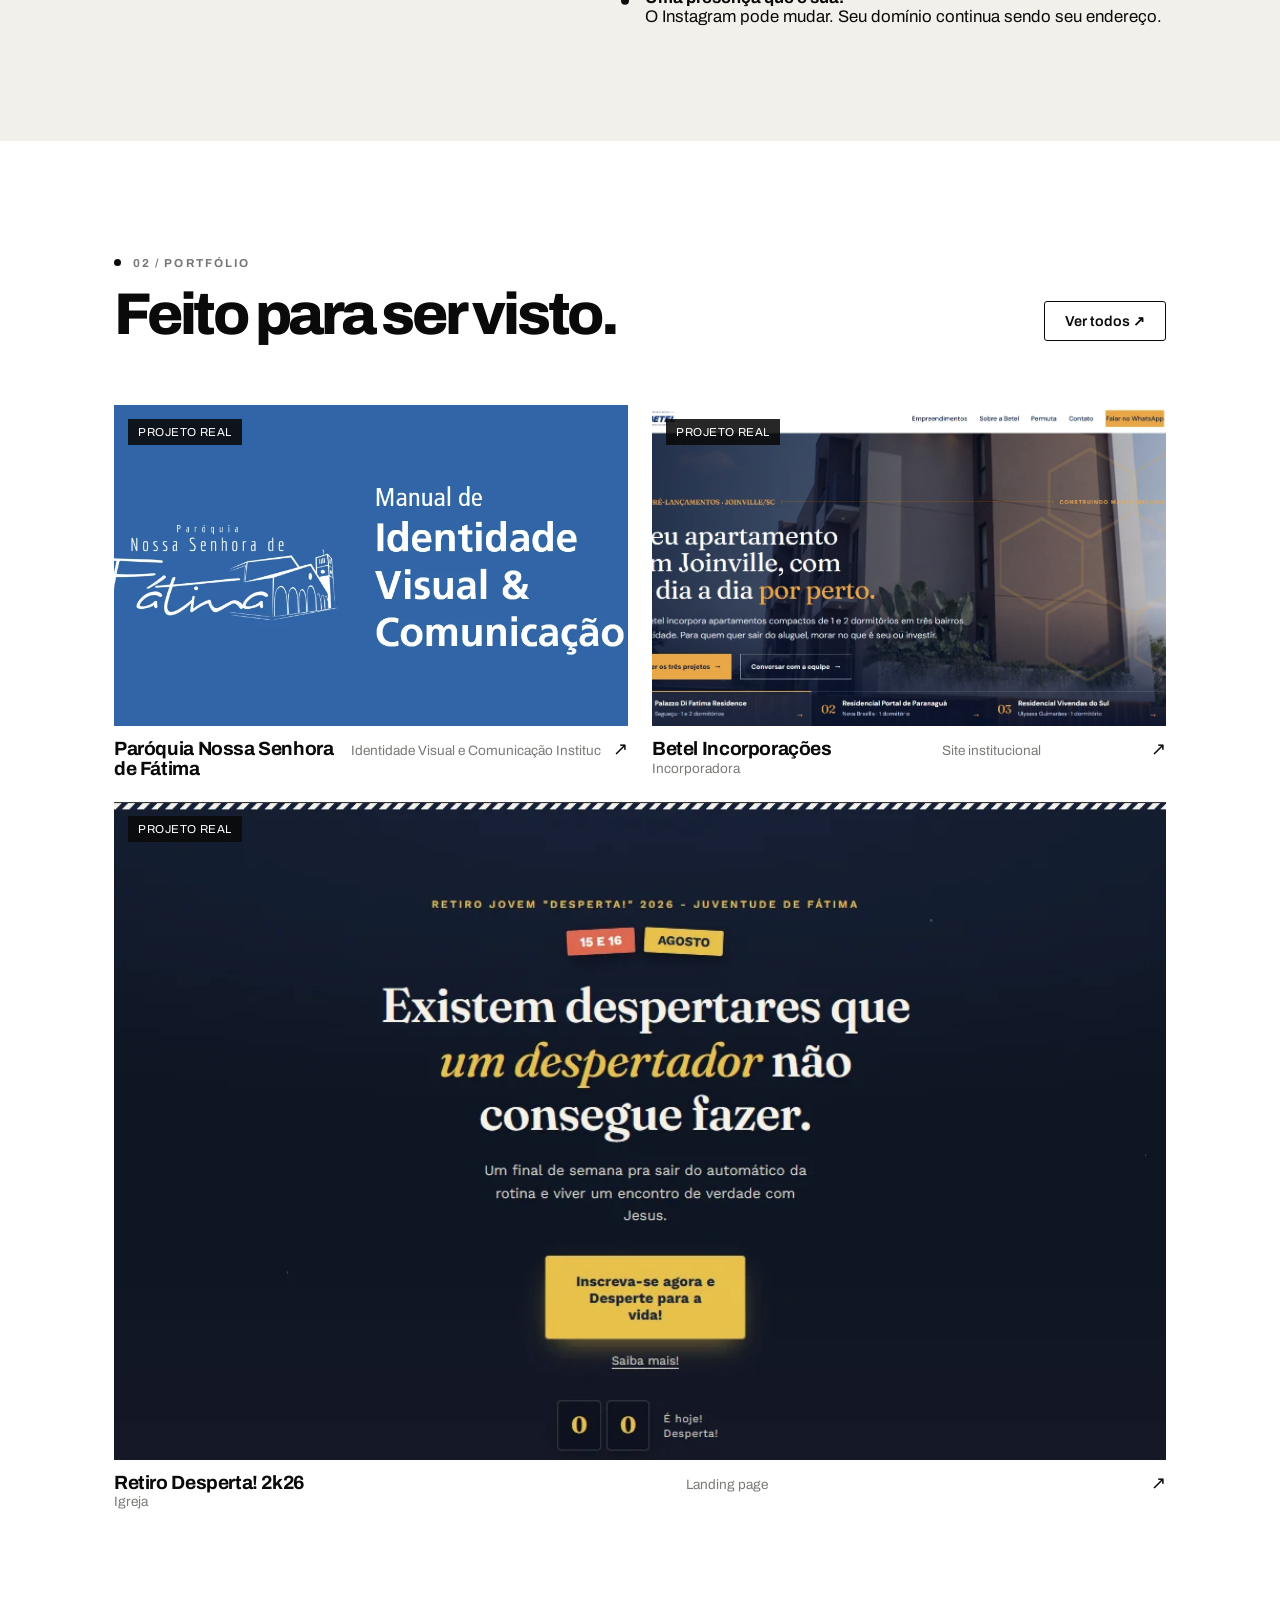
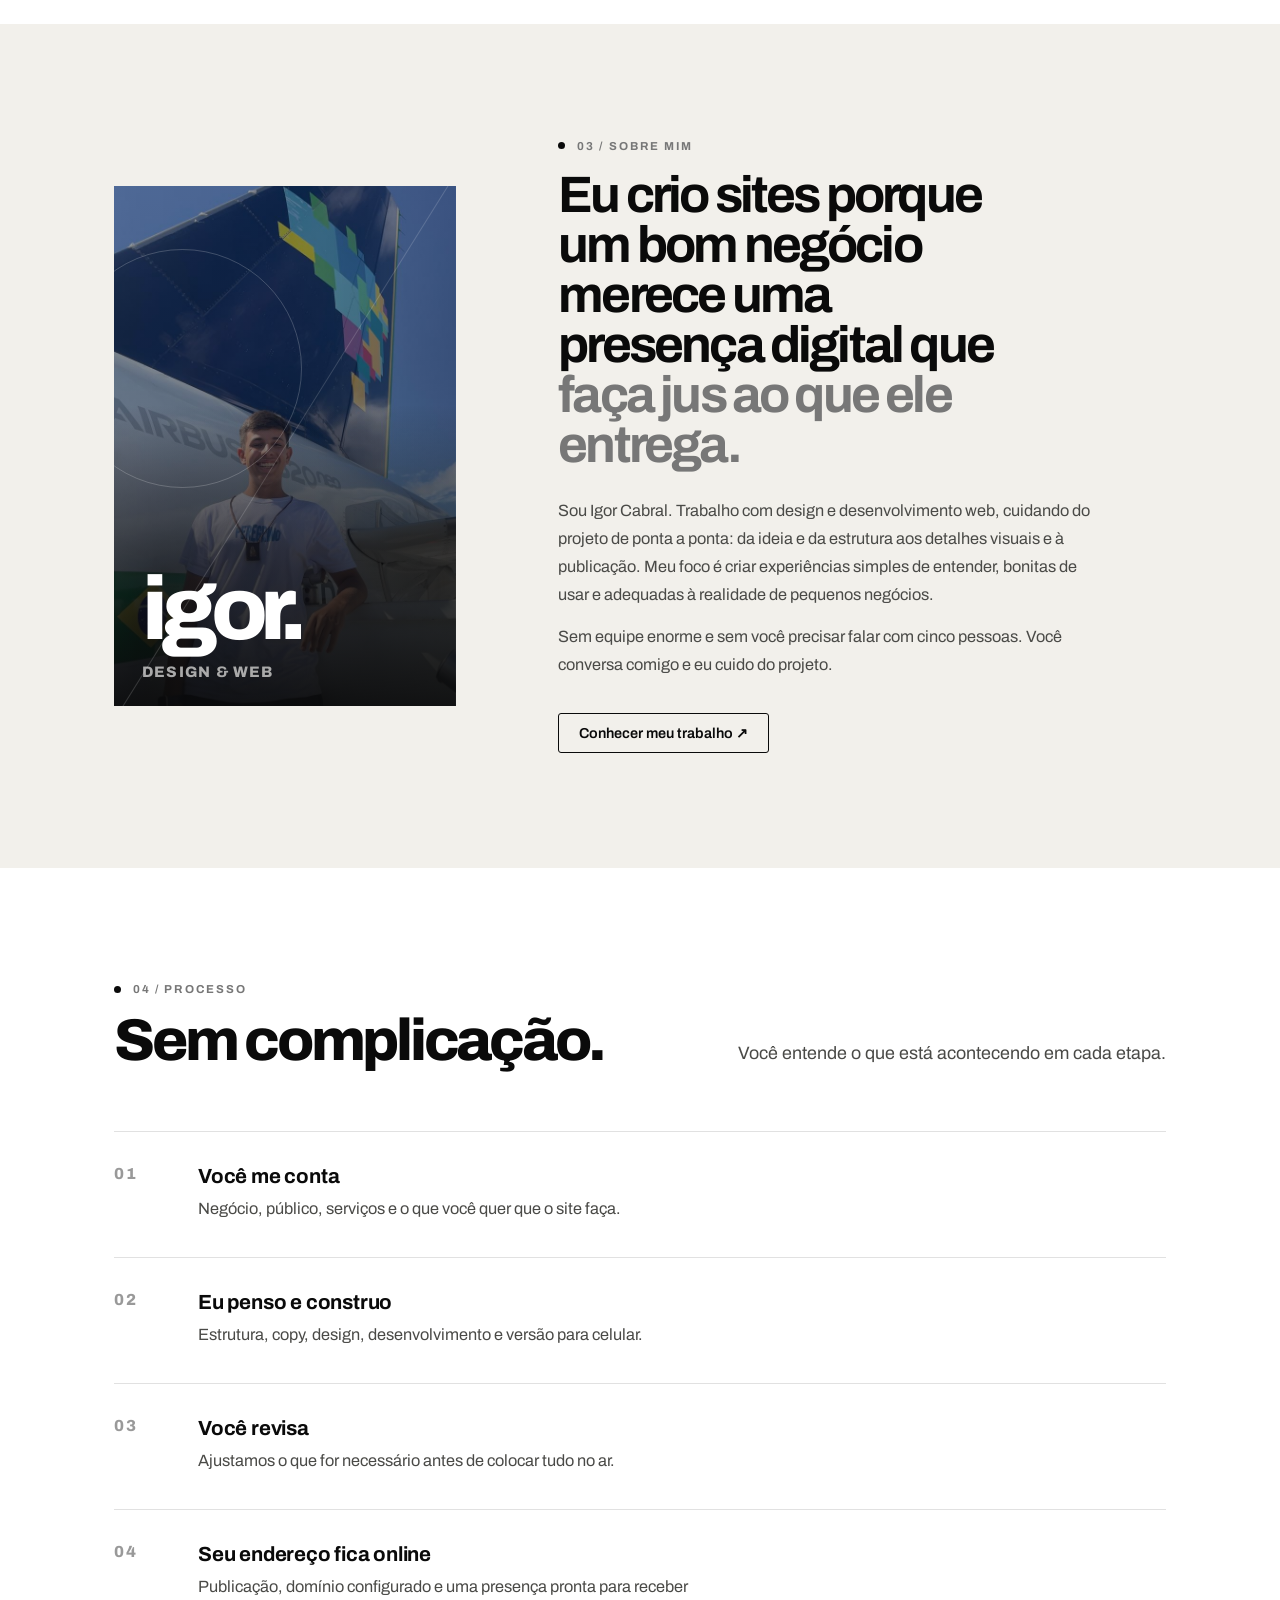
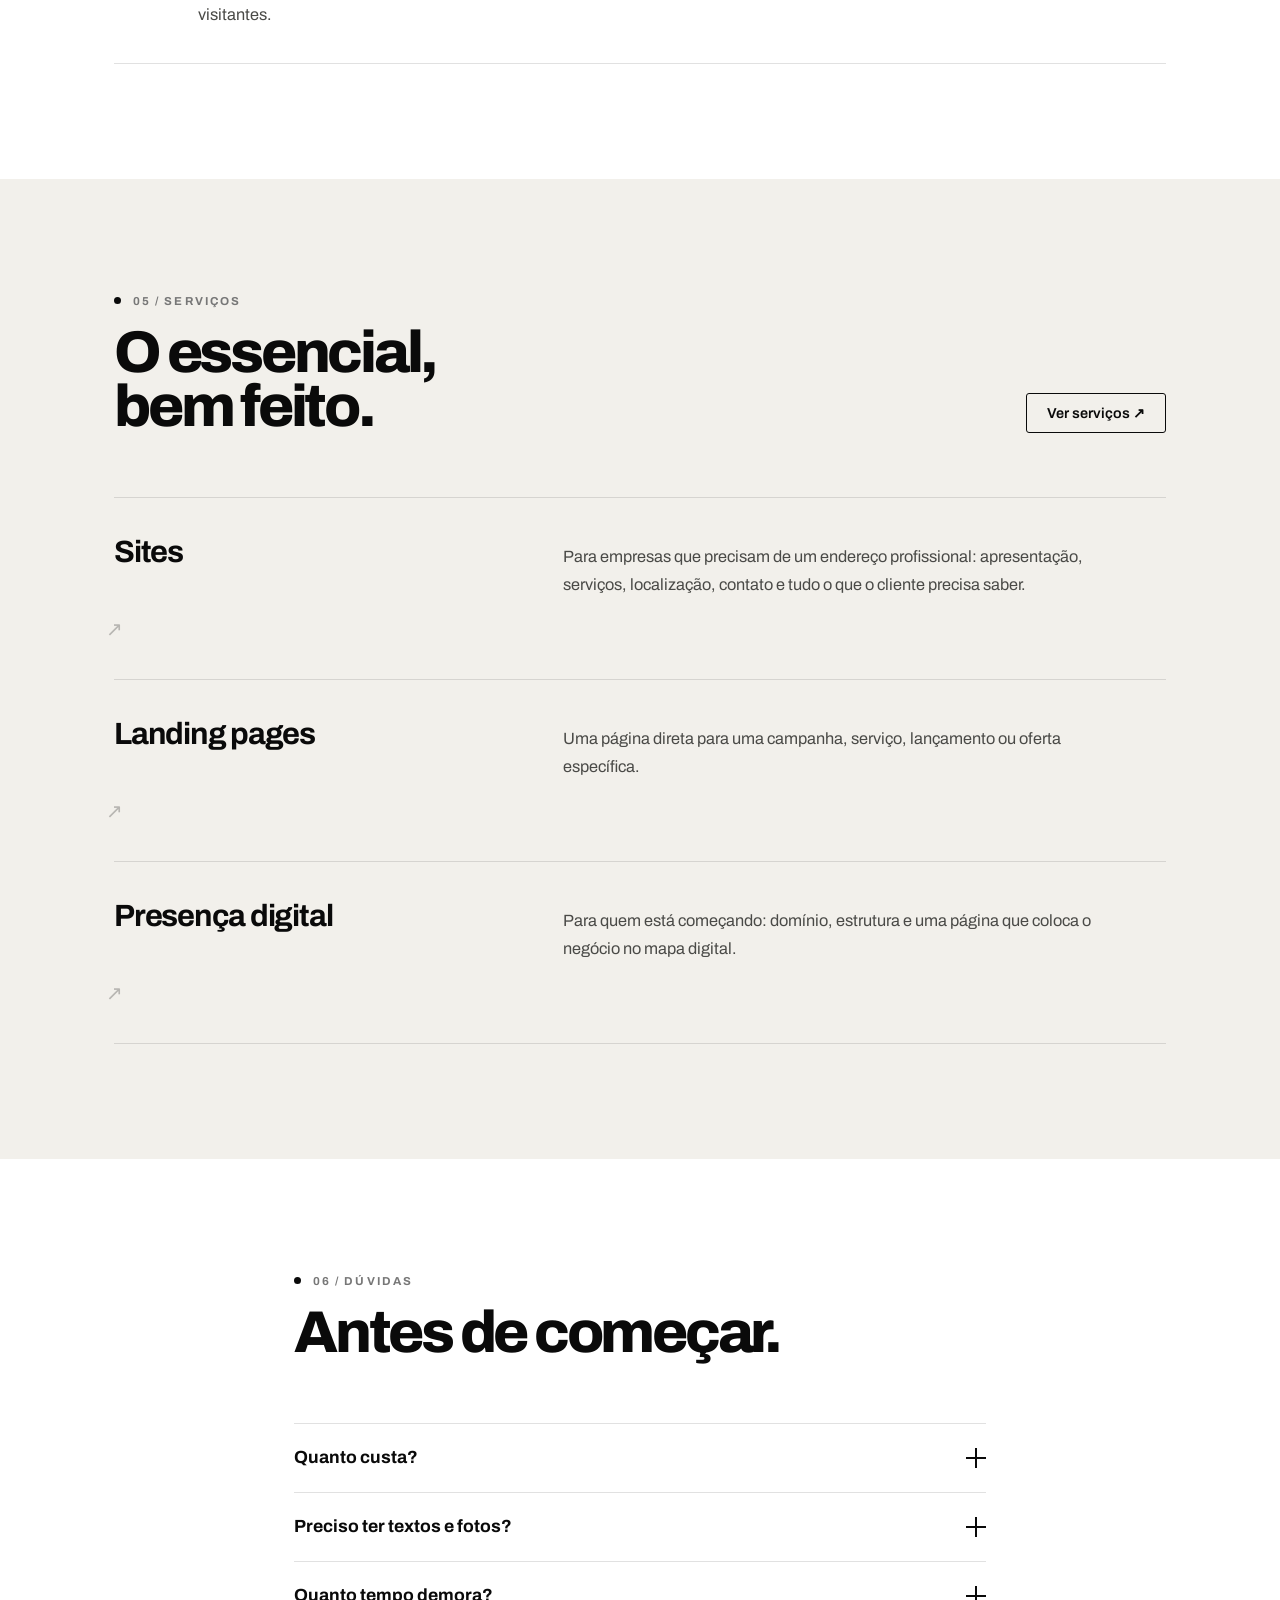
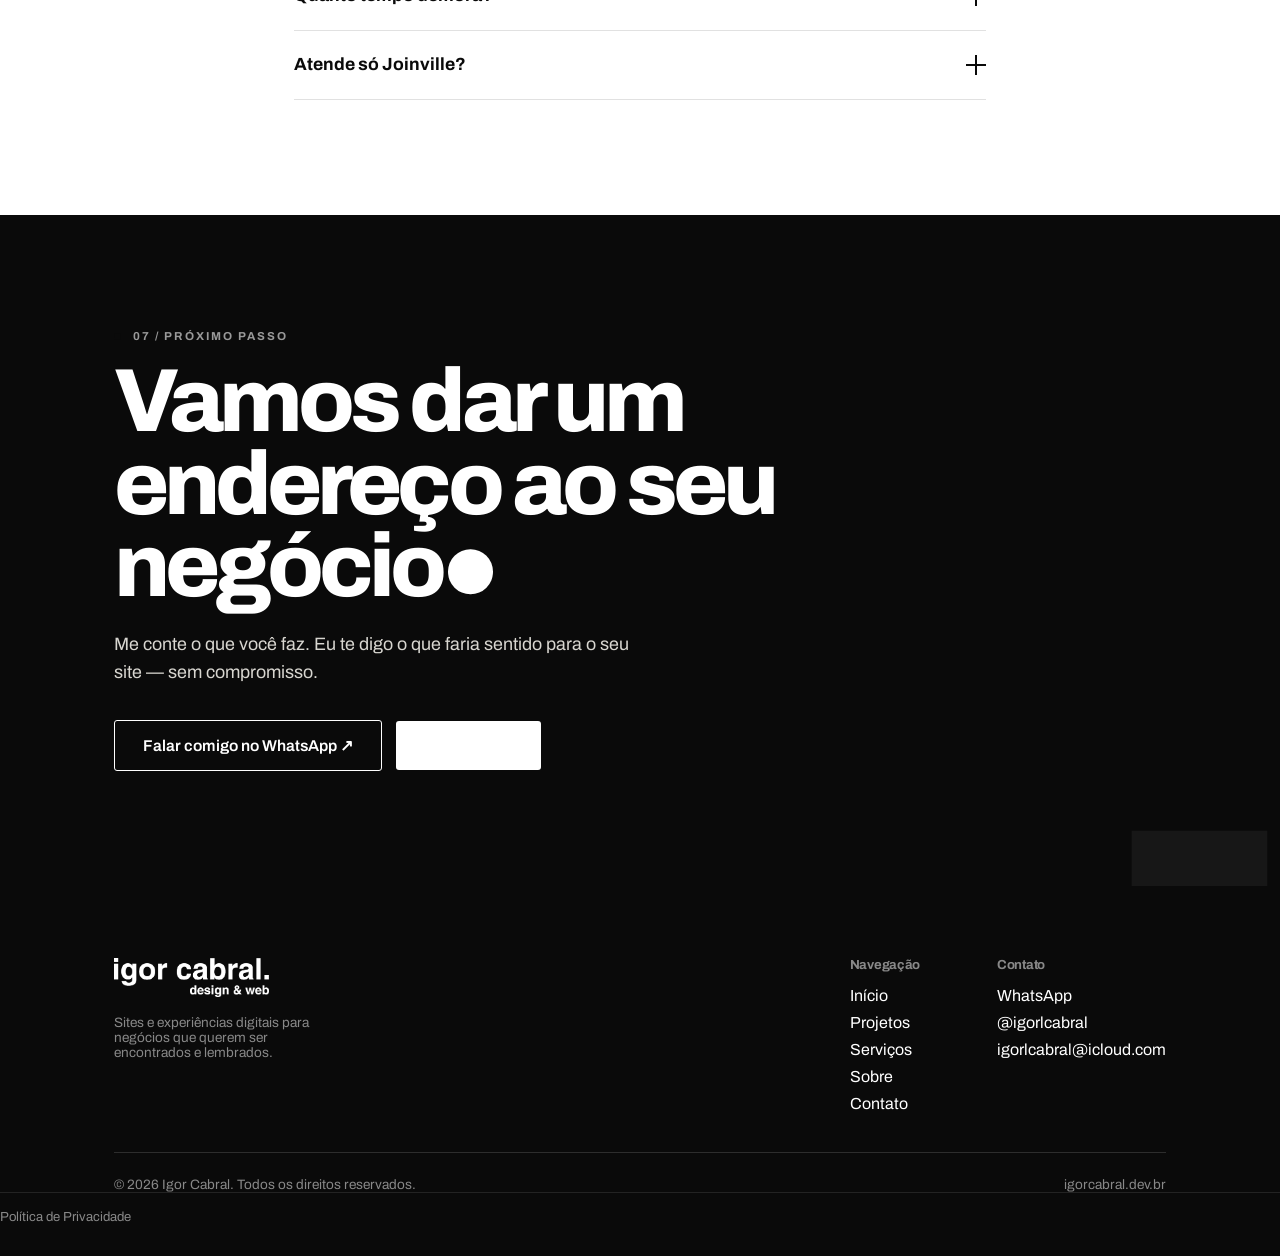
==== commit 34941a63: "Corrige conflitos e restaura identidade visual do site" ====
--- a/index.html
+++ b/index.html
@@ -1,7 +1,6 @@
 <!DOCTYPE html>
 <html lang="pt-BR">
 <head>
-<<<<<<< HEAD
 <meta charset="UTF-8">
 <meta name="google-site-verification" content="pKDKpzc3sQGzT0N_OAWAz1zC0AeO77AsBuV-qrO17hw"><meta name="viewport" content="width=device-width, initial-scale=1.0">
 <title>Criação de Sites em Joinville | Igor Cabral</title>
@@ -11,44 +10,6 @@
 <meta property="og:type" content="website"><meta property="og:title" content="igor cabral. — design & web"><meta property="og:description" content="Um site profissional para o seu negócio existir na internet de verdade."><meta property="og:image" content="https://igorcabral.dev.br/public/images/system/og-image.svg"><meta property="og:url" content="https://igorcabral.dev.br/"><meta property="og:locale" content="pt_BR"><meta name="twitter:card" content="summary_large_image">
 <meta name="theme-color" content="#0a0a0a"><link rel="manifest" href="site.webmanifest"><link rel="icon" href="public/images/system/favicon.svg"><link rel="stylesheet" href="css/style.css">
 <script type="application/ld+json">
-=======
-    <meta charset="UTF-8">
-
-    <meta name="google-site-verification" content="pKDKpzc3sQGzT0N_OAWAz1zC0AeO77AsBuV-qrO17hw">
-
-    <meta name="viewport" content="width=device-width, initial-scale=1.0">
-
-    <title>Criação de Sites em Joinville | Igor Cabral</title>
-
-    <meta name="description" content="Criação de sites profissionais para pequenas empresas em Joinville. Sites rápidos, responsivos e preparados para SEO e Google.">
-
-    <link rel="canonical" href="https://igorcabral.dev.br/">
-
-    <!-- Open Graph / Compartilhamento -->
-    <meta property="og:site_name" content="igor cabral. design & web">
-    <meta property="og:type" content="website">
-    <meta property="og:title" content="igor cabral. — design & web">
-    <meta property="og:description" content="Um site profissional para o seu negócio existir na internet de verdade.">
-    <meta property="og:image" content="https://igorcabral.dev.br/public/images/system/og-image.png">
-    <meta property="og:image:width" content="1200">
-    <meta property="og:image:height" content="630">
-    <meta property="og:image:type" content="image/png">
-    <meta property="og:url" content="https://igorcabral.dev.br/">
-    <meta property="og:locale" content="pt_BR">
-
-    <!-- Twitter / X -->
-    <meta name="twitter:card" content="summary_large_image">
-    <meta name="twitter:image" content="https://igorcabral.dev.br/public/images/system/og-image.png">
-
-    <!-- Configurações do site -->
-    <meta name="theme-color" content="#0a0a0a">
-
-    <link rel="manifest" href="site.webmanifest">
-    <link rel="icon" href="public/images/system/favicon.svg">
-    <link rel="stylesheet" href="css/style.css?v=20261008">
-
-    <script type="application/ld+json">
->>>>>>> 0edd72719e096dcec097a80434b7f10eaa43b98f
 {
   "@context": "https://schema.org",
   "@type": "ProfessionalService",
--- a/css/style.css
+++ b/css/style.css
@@ -1,7 +1,3 @@
-<<<<<<< HEAD
-=======
-/* versão 2026-10-08 */
->>>>>>> 0edd72719e096dcec097a80434b7f10eaa43b98f
 /* ============================================================
    igor cabral. design & web — design system
    Preto + branco. Tipografia como identidade. O ponto como motivo.
@@ -689,7 +685,6 @@
 @media(max-width:760px){.case-layout{grid-template-columns:1fr}.case-gallery{grid-template-columns:1fr}.case-gallery .frame:first-child:last-child{aspect-ratio:4/3}.project-filters{overflow:auto;flex-wrap:nowrap;padding-bottom:5px}.filter-chip{white-space:nowrap}.case-nav{font-size:.9rem}}
 
 
-<<<<<<< HEAD
 /* ---------- Mobile: seção "Instagram é vitrine / Site é endereço" ---------- */
 /* No celular, o título continua acompanhando a leitura, mas cada benefício
    ocupa seu próprio momento e cobre o anterior suavemente. */
@@ -705,73 +700,25 @@
   .section--paper .split .dot-list{
     gap: 0;
     position: relative;
-=======
-/* ---------- Mobile: seções em duas colunas (.split) ---------- */
-/* Abaixo de 900px o layout vira uma coluna só. Um título "sticky" aqui ficaria
-   preso por cima do conteúdo (no Sobre, sobre os itens; no Instagram/Site, ocupando
-   270px da tela). Por isso, no celular o título rola normalmente. O efeito sticky
-   continua só no desktop (regra global .split .sticky-note). */
-@media (max-width: 899px){
-  .split .sticky-note{
-    position: static;
-  }
-}
-
-/* ---------- Mobile: seção "Instagram é vitrine / Site é endereço" ---------- */
-/* Cada benefício gruda logo abaixo do menu e o próximo sobe cobrindo o anterior:
-   um por vez, sem texto sobreposto, com contador para mostrar a progressão. */
-@media (max-width: 899px){
-  .section--paper .split .dot-list{
-    gap: 0;
-    position: relative;
-    counter-reset: step;
->>>>>>> 0edd72719e096dcec097a80434b7f10eaa43b98f
   }
 
   .section--paper .split .dot-list li{
     position: sticky;
-<<<<<<< HEAD
     top: 205px;
     min-height: 190px;
     align-items: flex-start;
     padding: 30px 18px;
-=======
-    top: 88px;
-    min-height: 210px;
-    align-items: flex-start;
-    padding: 30px 64px 30px 18px;
->>>>>>> 0edd72719e096dcec097a80434b7f10eaa43b98f
     margin: 0;
     background: var(--paper);
     border-top: 1px solid var(--line);
     border-bottom: 0;
     box-shadow: 0 -10px 24px rgba(10,10,10,.035);
-<<<<<<< HEAD
-=======
-    counter-increment: step;
-  }
-
-  .section--paper .split .dot-list li::after{
-    content: "0" counter(step);
-    position: absolute;
-    top: 30px;
-    right: 18px;
-    font-size: .78rem;
-    font-weight: 700;
-    letter-spacing: .1em;
-    color: var(--gray-500, #777);
->>>>>>> 0edd72719e096dcec097a80434b7f10eaa43b98f
   }
 
   .section--paper .split .dot-list li:nth-child(1){ z-index: 1; }
   .section--paper .split .dot-list li:nth-child(2){ z-index: 2; }
   .section--paper .split .dot-list li:nth-child(3){ z-index: 3; }
   .section--paper .split .dot-list li:nth-child(4){ z-index: 4; }
-<<<<<<< HEAD
-=======
-  .section--paper .split .dot-list li:nth-child(5){ z-index: 5; }
-  .section--paper .split .dot-list li:nth-child(6){ z-index: 6; }
->>>>>>> 0edd72719e096dcec097a80434b7f10eaa43b98f
 
   .section--paper .split .dot-list li:last-child{
     border-bottom: 1px solid var(--line);
@@ -791,134 +738,3 @@
   background-size: cover;
   background-position: center 35%;
 }
-<<<<<<< HEAD
-=======
-@media (max-width: 899px){
-  .about-visual{ background-position: center 50%; }
-}
-
-
-/* ---------- Sem rolagem lateral em nenhuma tela ---------- */
-/* A proteção fica só no body (como no original). NÃO colocar overflow no <html>:
-   o main.js trava a rolagem com body.style.overflow = "hidden" ao abrir o menu, e isso
-   só funciona sem quebrar o cabeçalho sticky se o overflow do body for repassado à janela,
-   o que deixa de acontecer quando o <html> também define overflow. */
-body{ overflow-x: hidden; overflow-x: clip; }
-
-/* Menu mobile: fechado, ele fica invisível no próprio lugar (antes era empurrado
-   para fora da tela, à direita, e alargava a página). */
-@media (max-width: 860px){
-  .nav-links{
-    transform: translateY(-12px);
-    opacity: 0;
-    visibility: hidden;
-    pointer-events: none;
-    transition: opacity var(--dur-m) var(--ease), transform var(--dur-m) var(--ease), visibility 0s linear var(--dur-m);
-  }
-  .nav-links.is-open{
-    transform: none;
-    opacity: 1;
-    visibility: visible;
-    pointer-events: auto;
-    transition-delay: 0s;
-  }
-}
-
-/* Cards de projeto: colunas que podem encolher e uma coluna só no celular. */
-.project-grid{ grid-template-columns: repeat(12, minmax(0, 1fr)); }
-.project-card{ min-width: 0; }
-.project-card .meta{ flex-wrap: wrap; }
-@media (max-width: 760px){
-  /* Uma coluna só: o grid de 12 colunas + espaçamento passava da largura da tela. */
-  .project-grid{ grid-template-columns: minmax(0, 1fr); }
-  .project-grid .project-card,
-  .project-grid .project-card:nth-child(3n){ grid-column: auto; }
-  .project-card .meta span{ white-space: normal; }
-}
-
-
-/* ================= Ajustes da rodada ================= */
-
-/* Menu mobile: sem backdrop-filter no cabeçalho, o menu (position: fixed) passa a ser
-   posicionado em relação à tela e não ao cabeçalho: sempre aparece onde a pessoa está. */
-@media (max-width: 860px){
-  .site-header{
-    background: #fff;
-    -webkit-backdrop-filter: none;
-    backdrop-filter: none;
-  }
-}
-
-/* Botão do menu: ao abrir vira uma faixa única (—), sempre preta. */
-.nav-toggle[aria-expanded="true"] span{ background: var(--black); }
-.nav-toggle[aria-expanded="true"] span::before,
-.nav-toggle[aria-expanded="true"] span::after{
-  transform: none;
-  opacity: 0;
-  background: var(--black);
-}
-
-/* "Ver projetos" no CTA final: fundo branco e texto preto; no hover, o contrário com borda branca. */
-.cta-final .btn--ghost{
-  background: #fff;
-  color: #0a0a0a;
-  border-color: #fff;
-}
-.cta-final .btn--ghost::before{ background: #0a0a0a; }
-.cta-final .btn--ghost:hover{
-  background: #0a0a0a;
-  color: #fff;
-  border-color: #fff;
-}
-
-/* Ponto do CTA final: menor e quadrado, como o ponto da logo. */
-.cta-final .dot--lg{
-  width: 0.2em;
-  height: 0.2em;
-  border-radius: 0;
-  margin-left: 0.08em;
-}
-.cta-final::before{
-  content: "";
-  width: clamp(72px, 14vw, 190px);
-  height: clamp(72px, 14vw, 190px);
-  background: #fff;
-  font-size: 0;
-  line-height: 0;
-  right: 4%;
-  bottom: 8%;
-}
-@media (max-width: 620px){
-  .cta-final::before{
-    width: 52px;
-    height: 52px;
-    top: 36px;
-    bottom: auto;
-    right: var(--gutter);
-  }
-}
-
-/* Menu mobile à prova de navegador: no celular o cabeçalho é "fixed" (e não "sticky"),
-   então o menu, que também é fixed, sempre abre em relação à tela, onde a pessoa está. */
-@media (max-width: 860px){
-  :root{ --hdr: 80.02px; }
-  html{ scroll-padding-top: var(--hdr); }
-  body{ padding-top: var(--hdr); }
-  .site-header{
-    position: fixed;
-    top: 0;
-    left: 0;
-    right: 0;
-    -webkit-backdrop-filter: none;
-    backdrop-filter: none;
-  }
-  .nav-links{
-    top: var(--hdr);
-    height: calc(100vh - var(--hdr));
-    height: calc(100dvh - var(--hdr));
-  }
-}
-@media (max-width: 620px){
-  :root{ --hdr: 73px; }
-}
->>>>>>> 0edd72719e096dcec097a80434b7f10eaa43b98f
